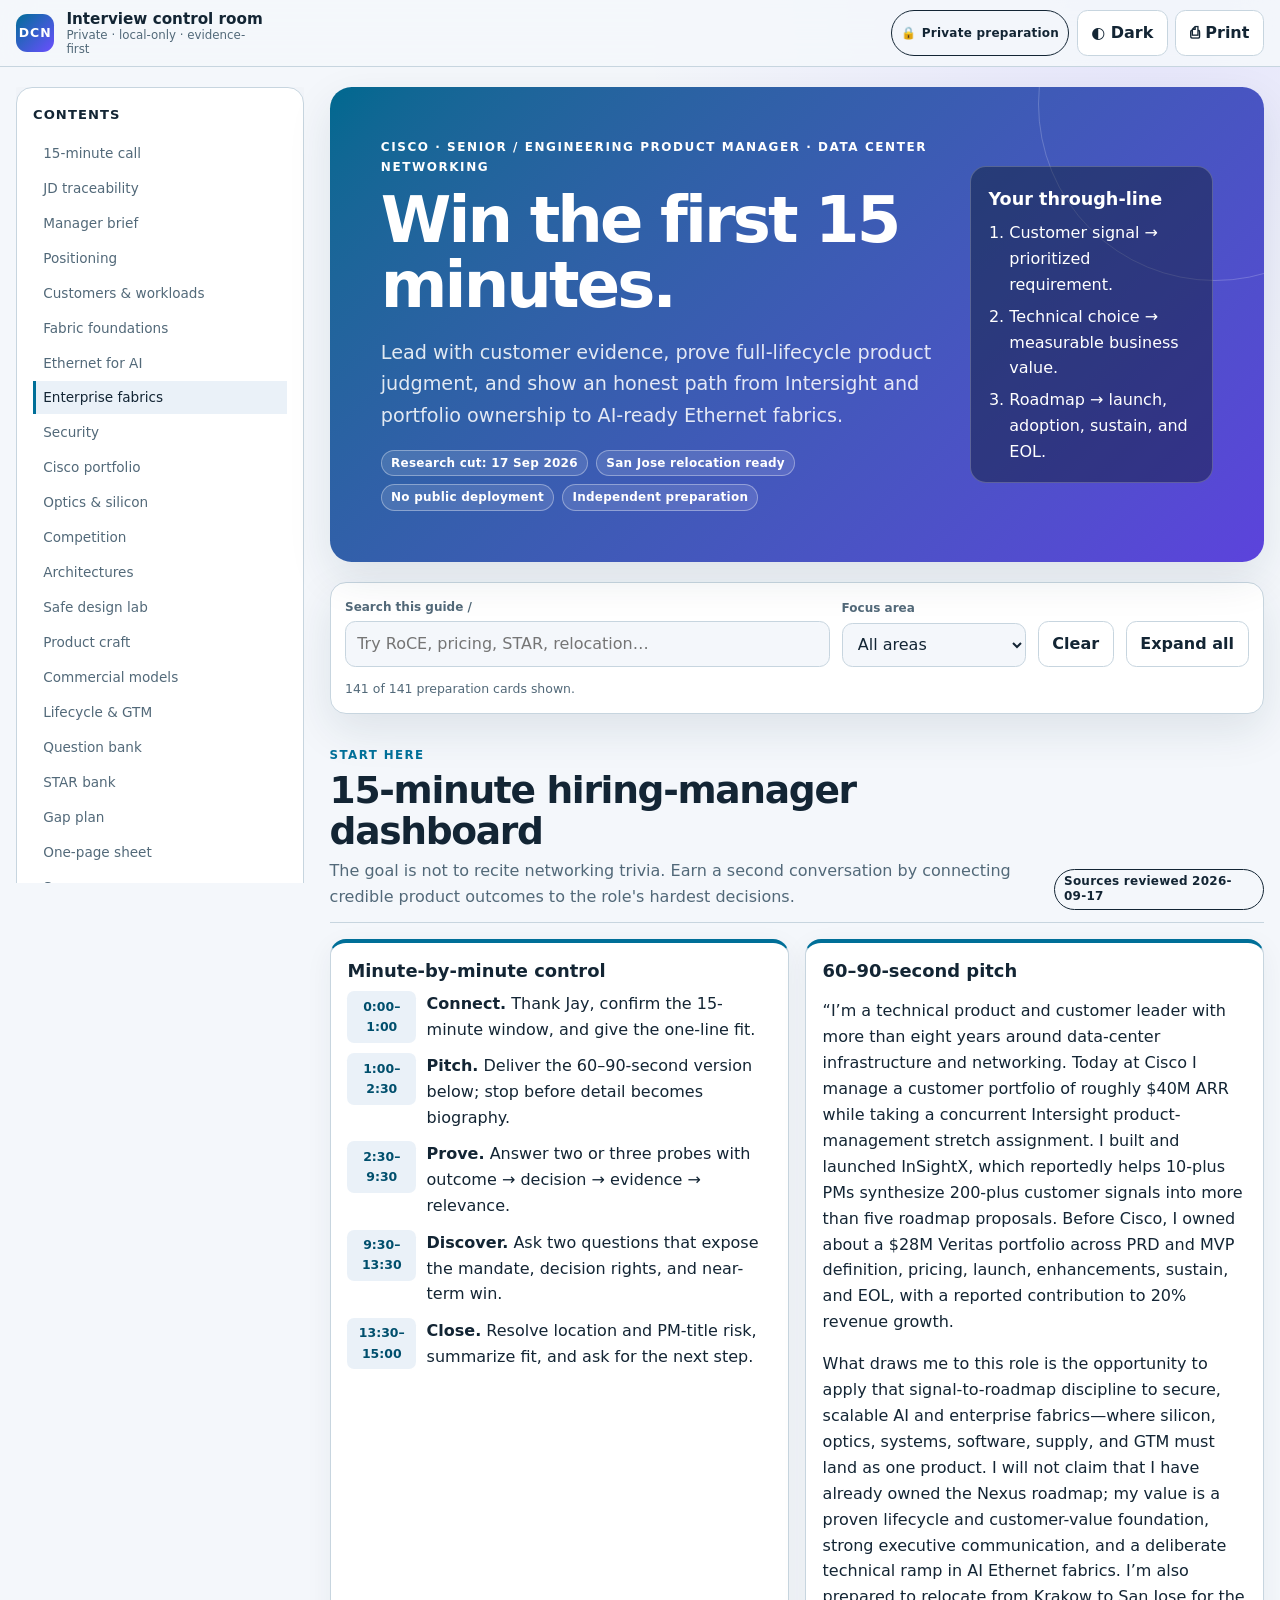
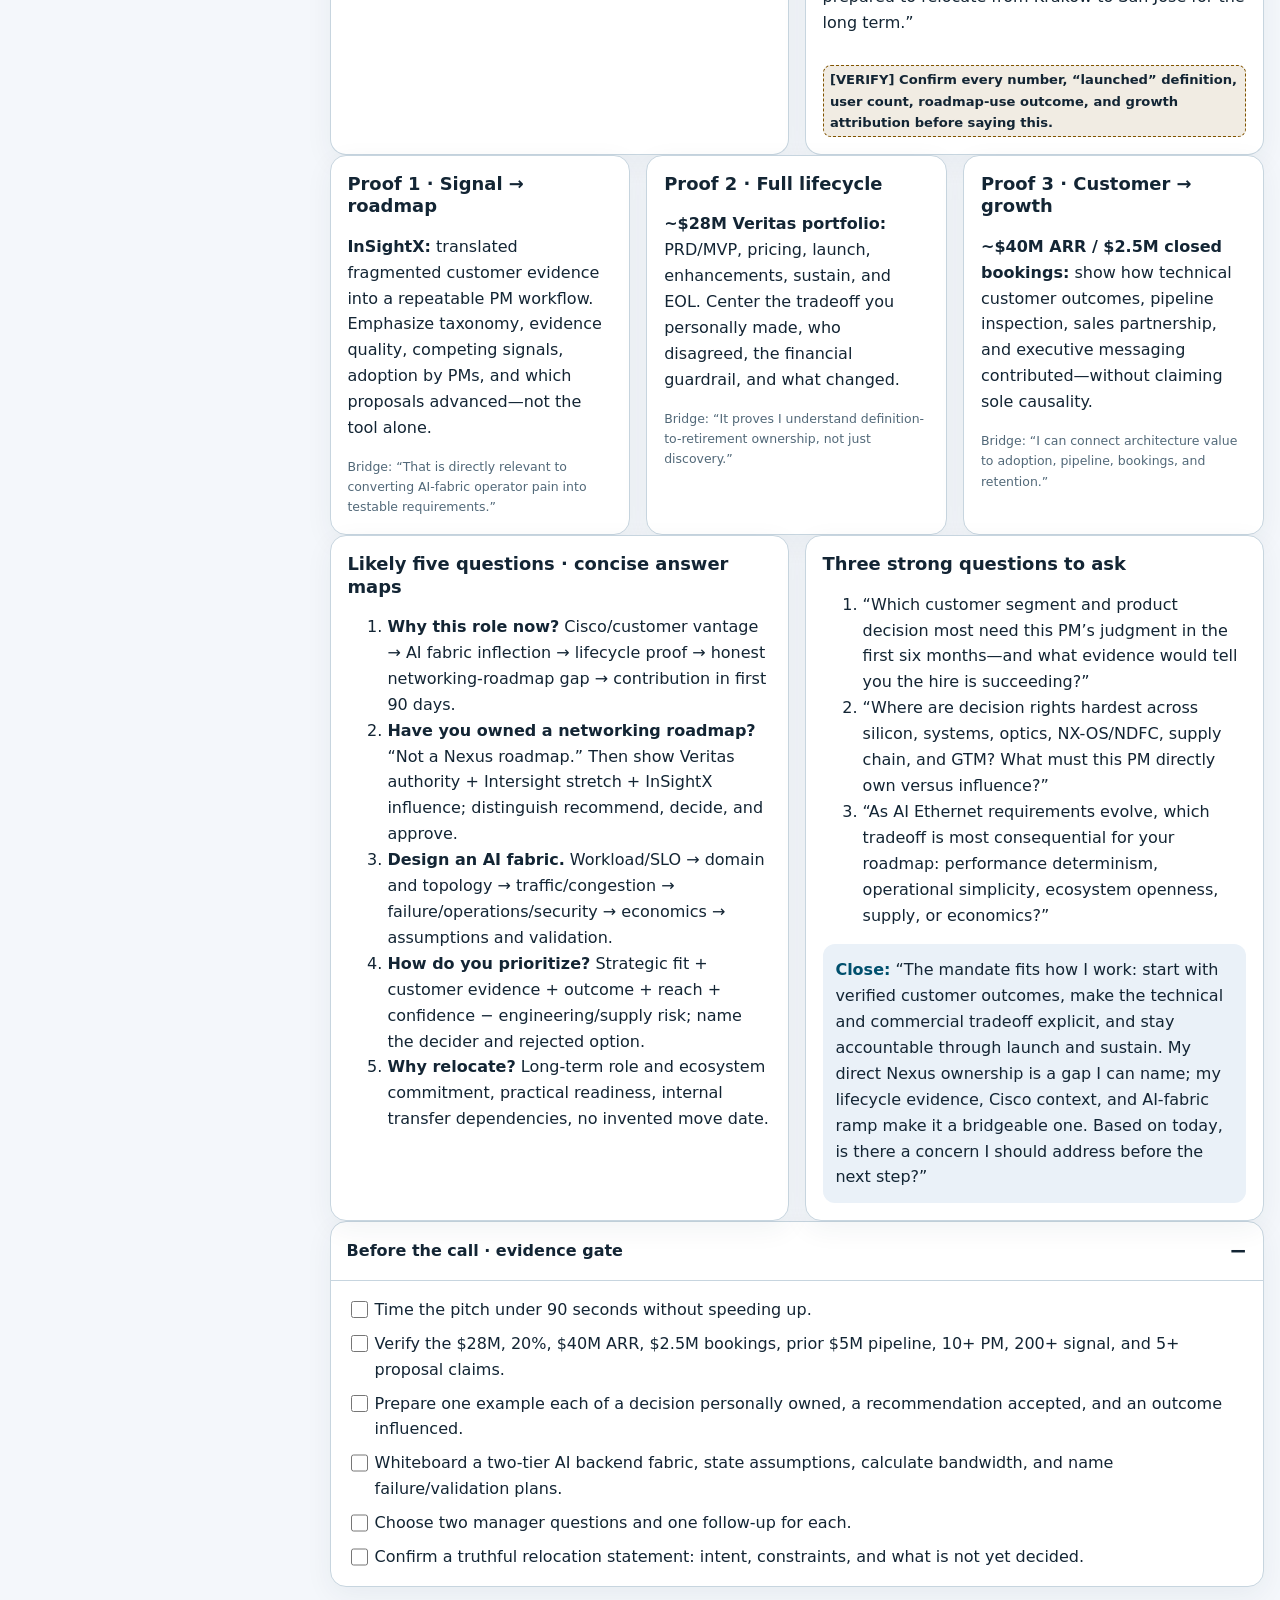
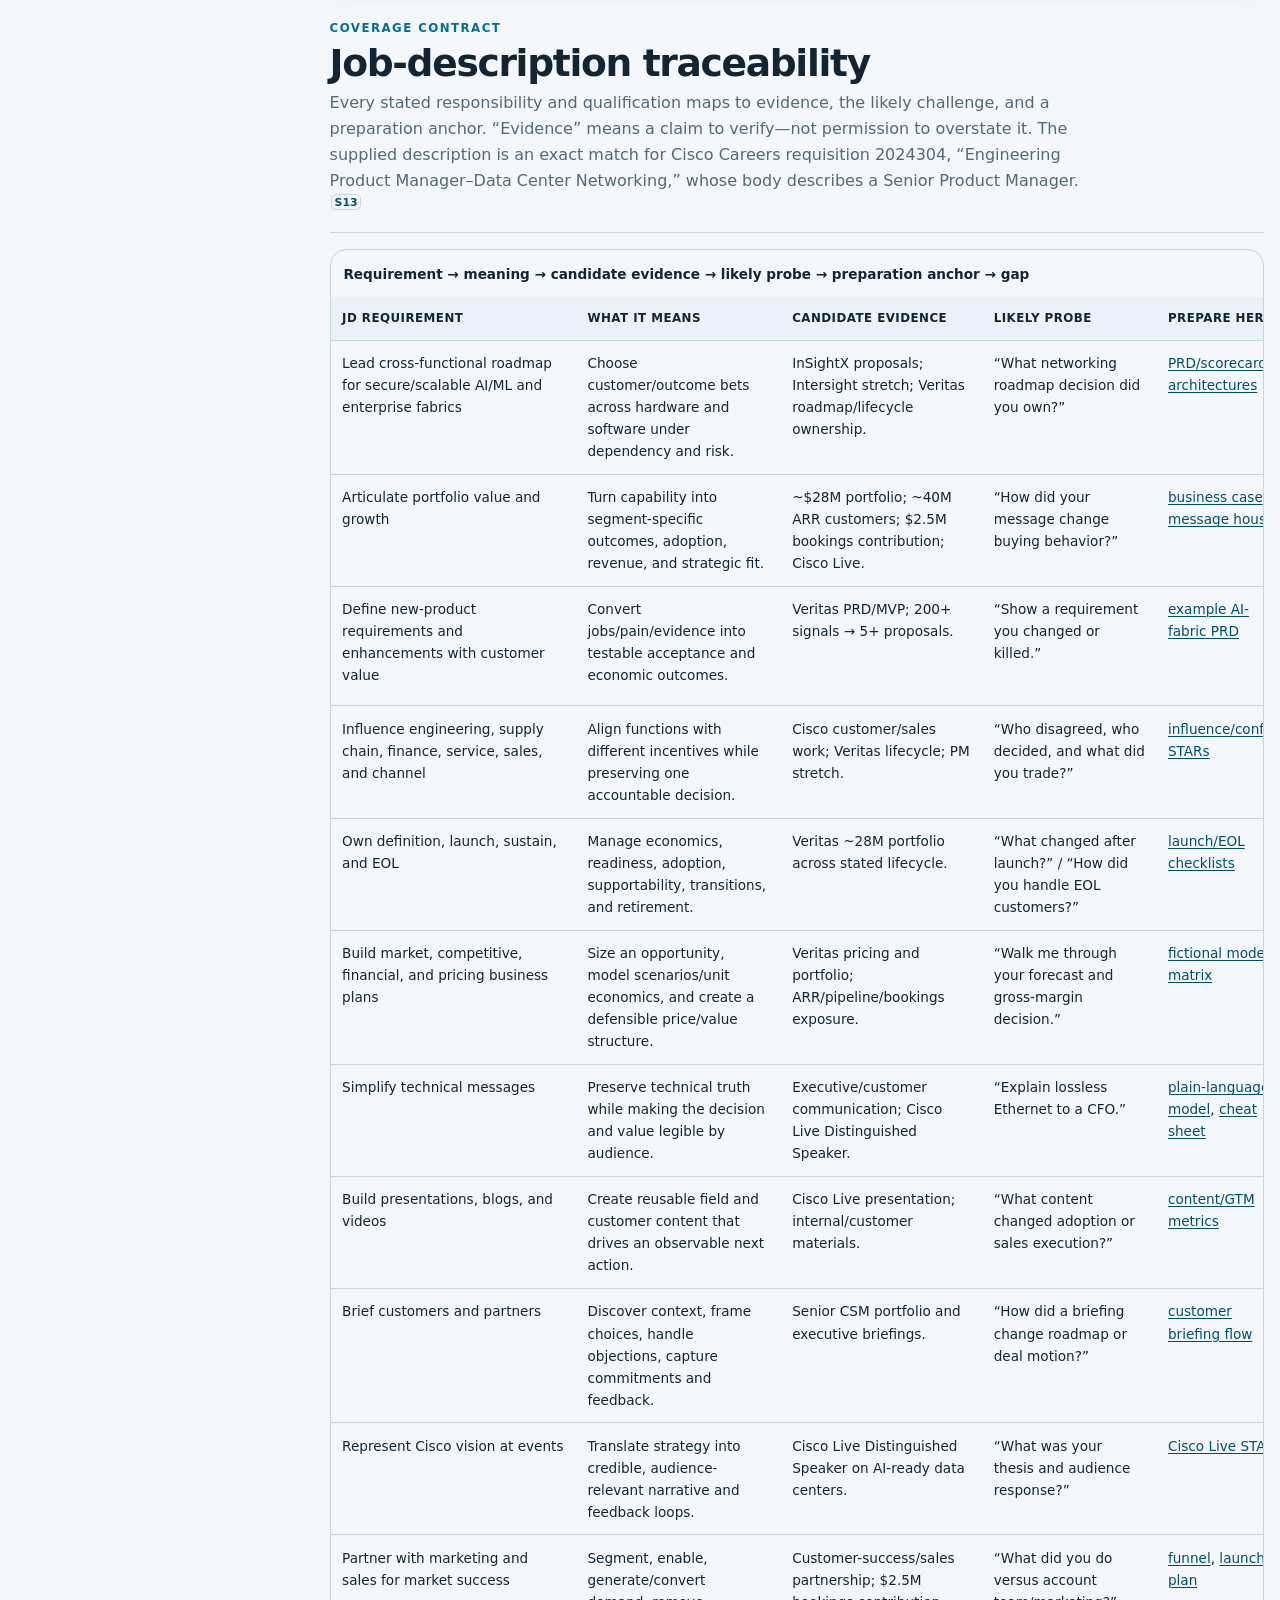
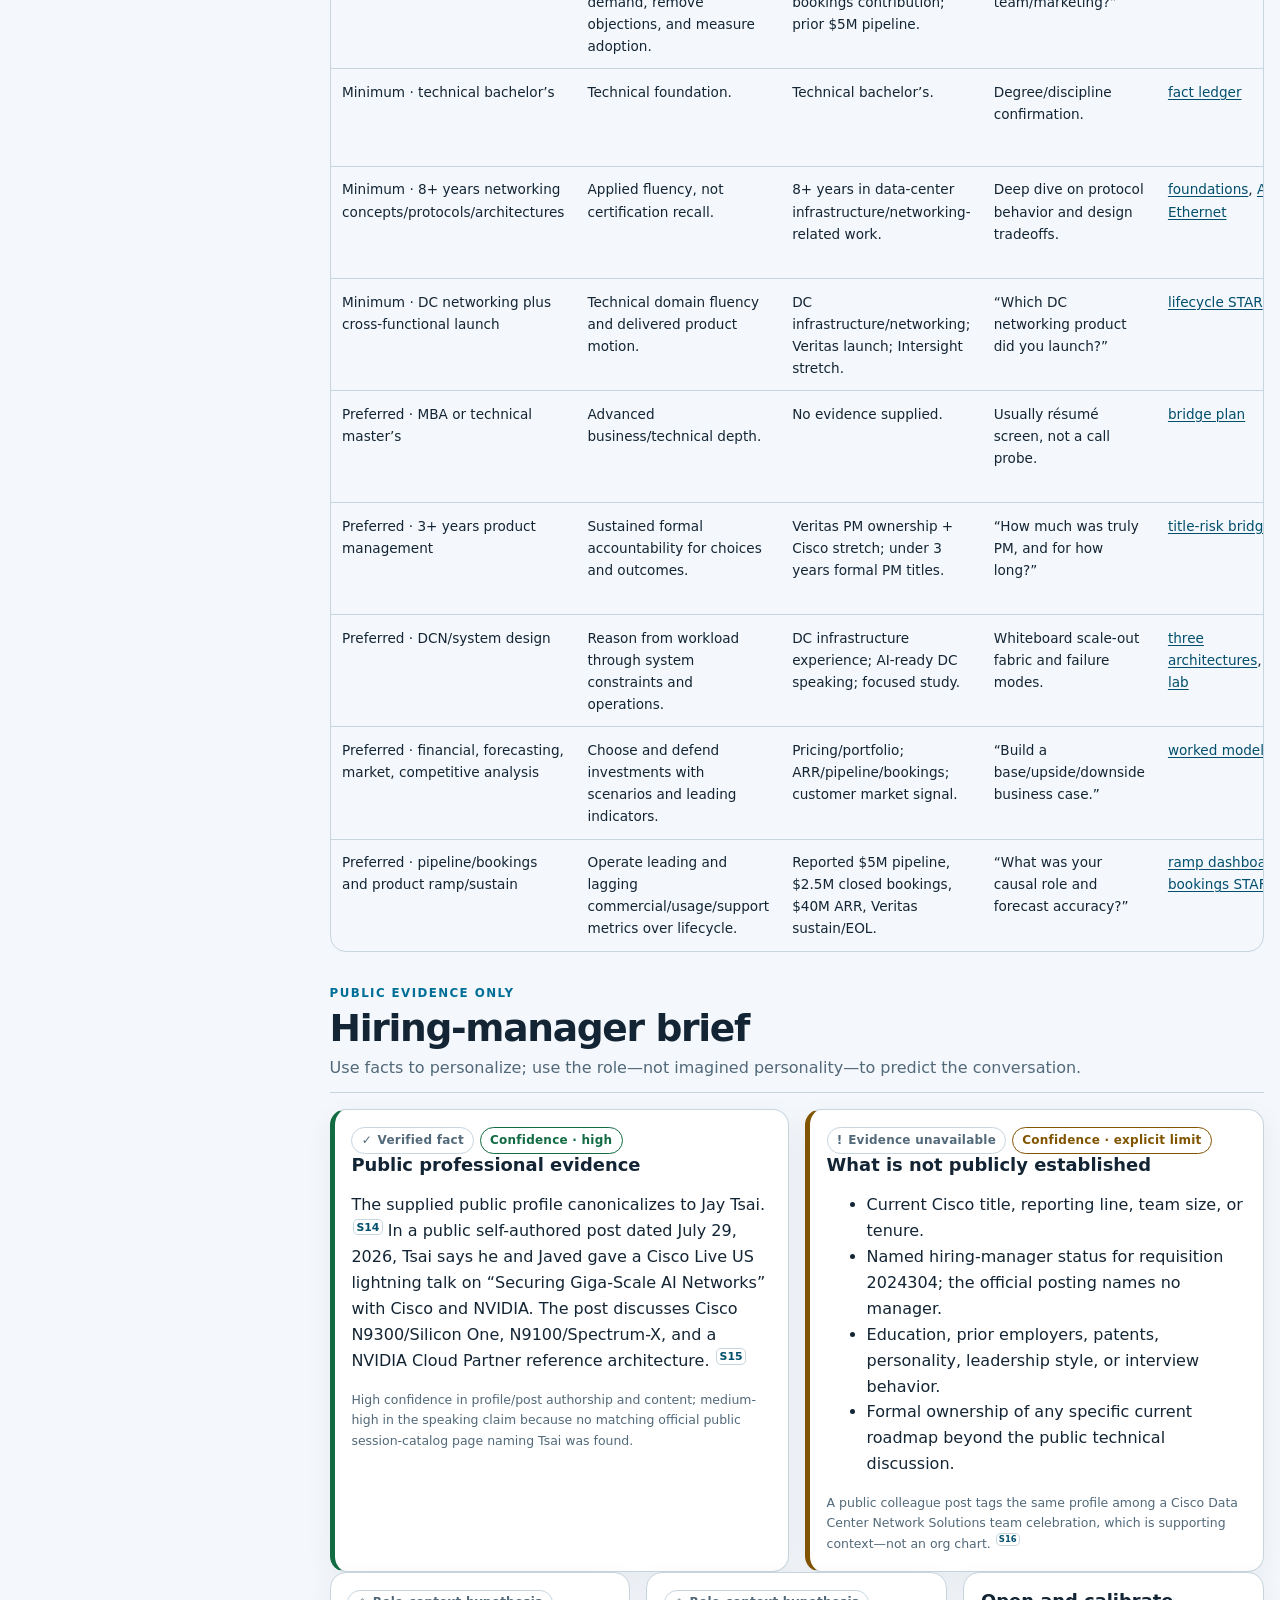
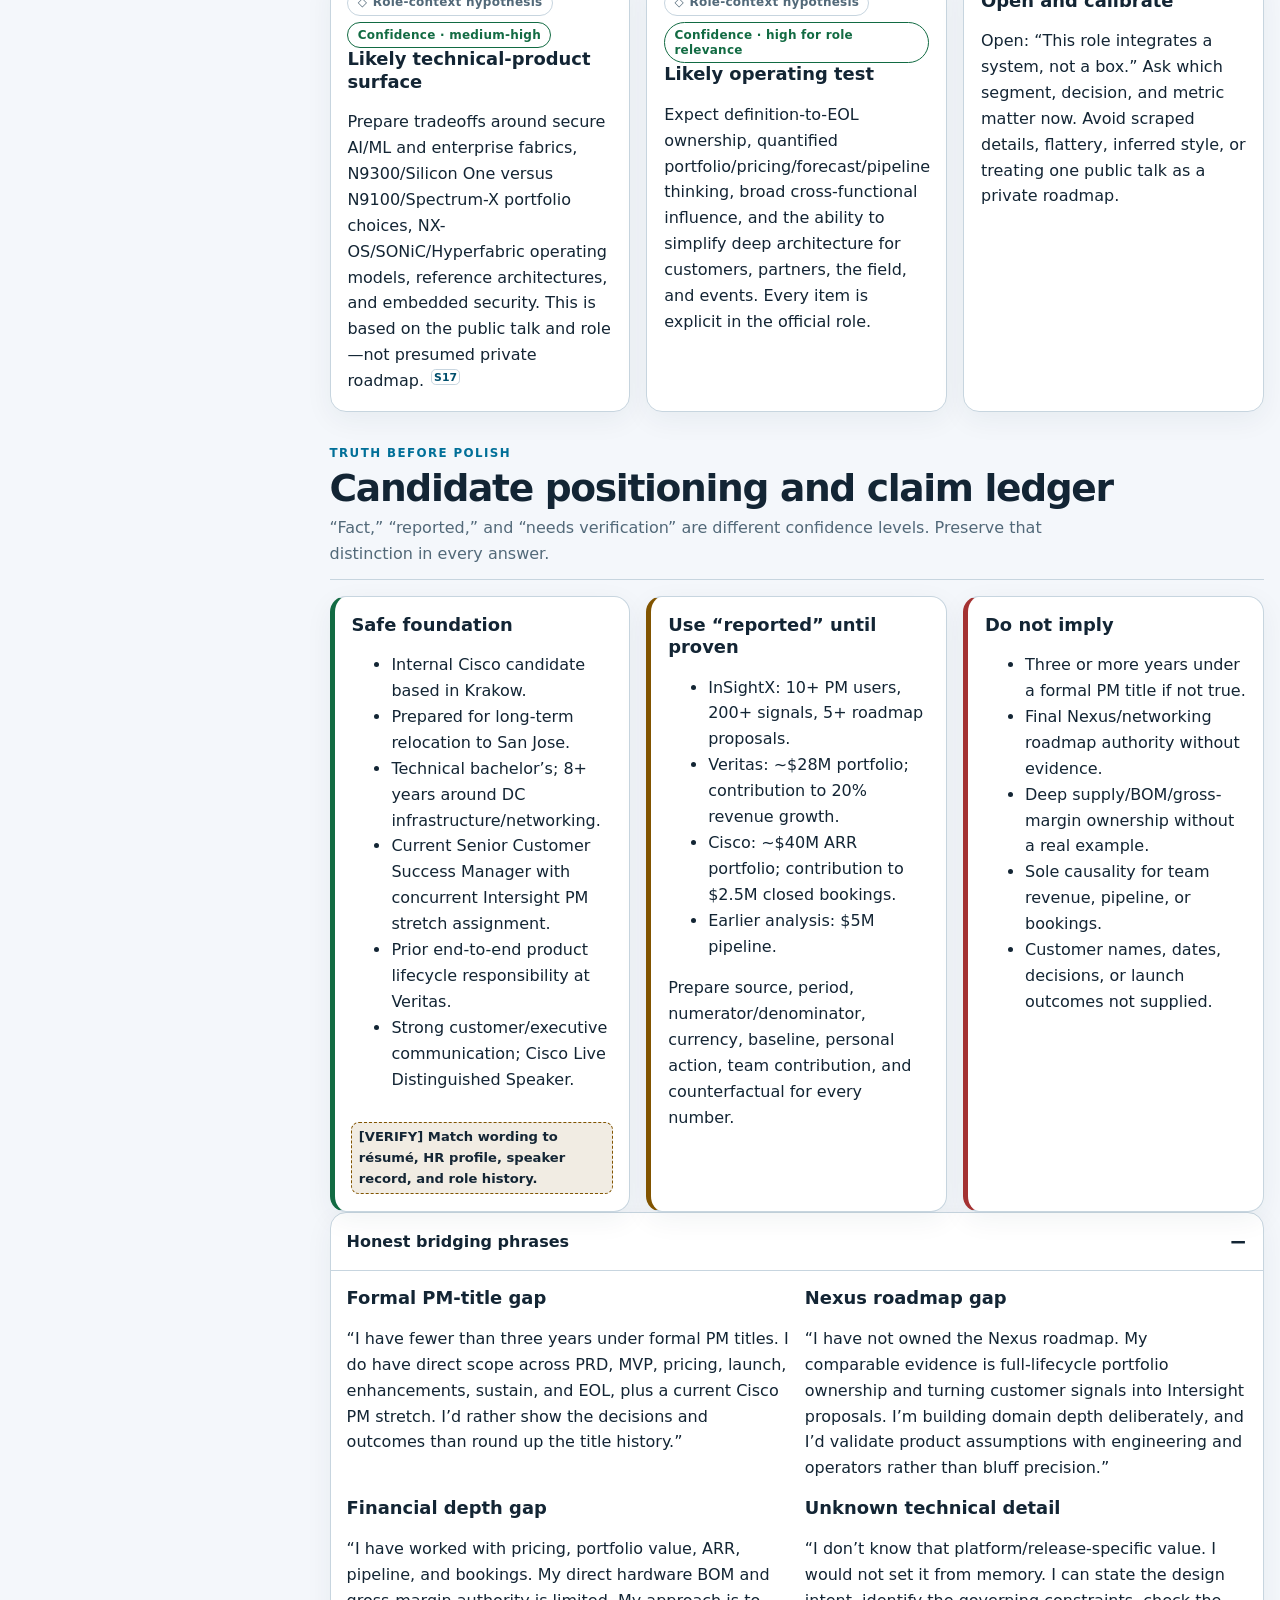
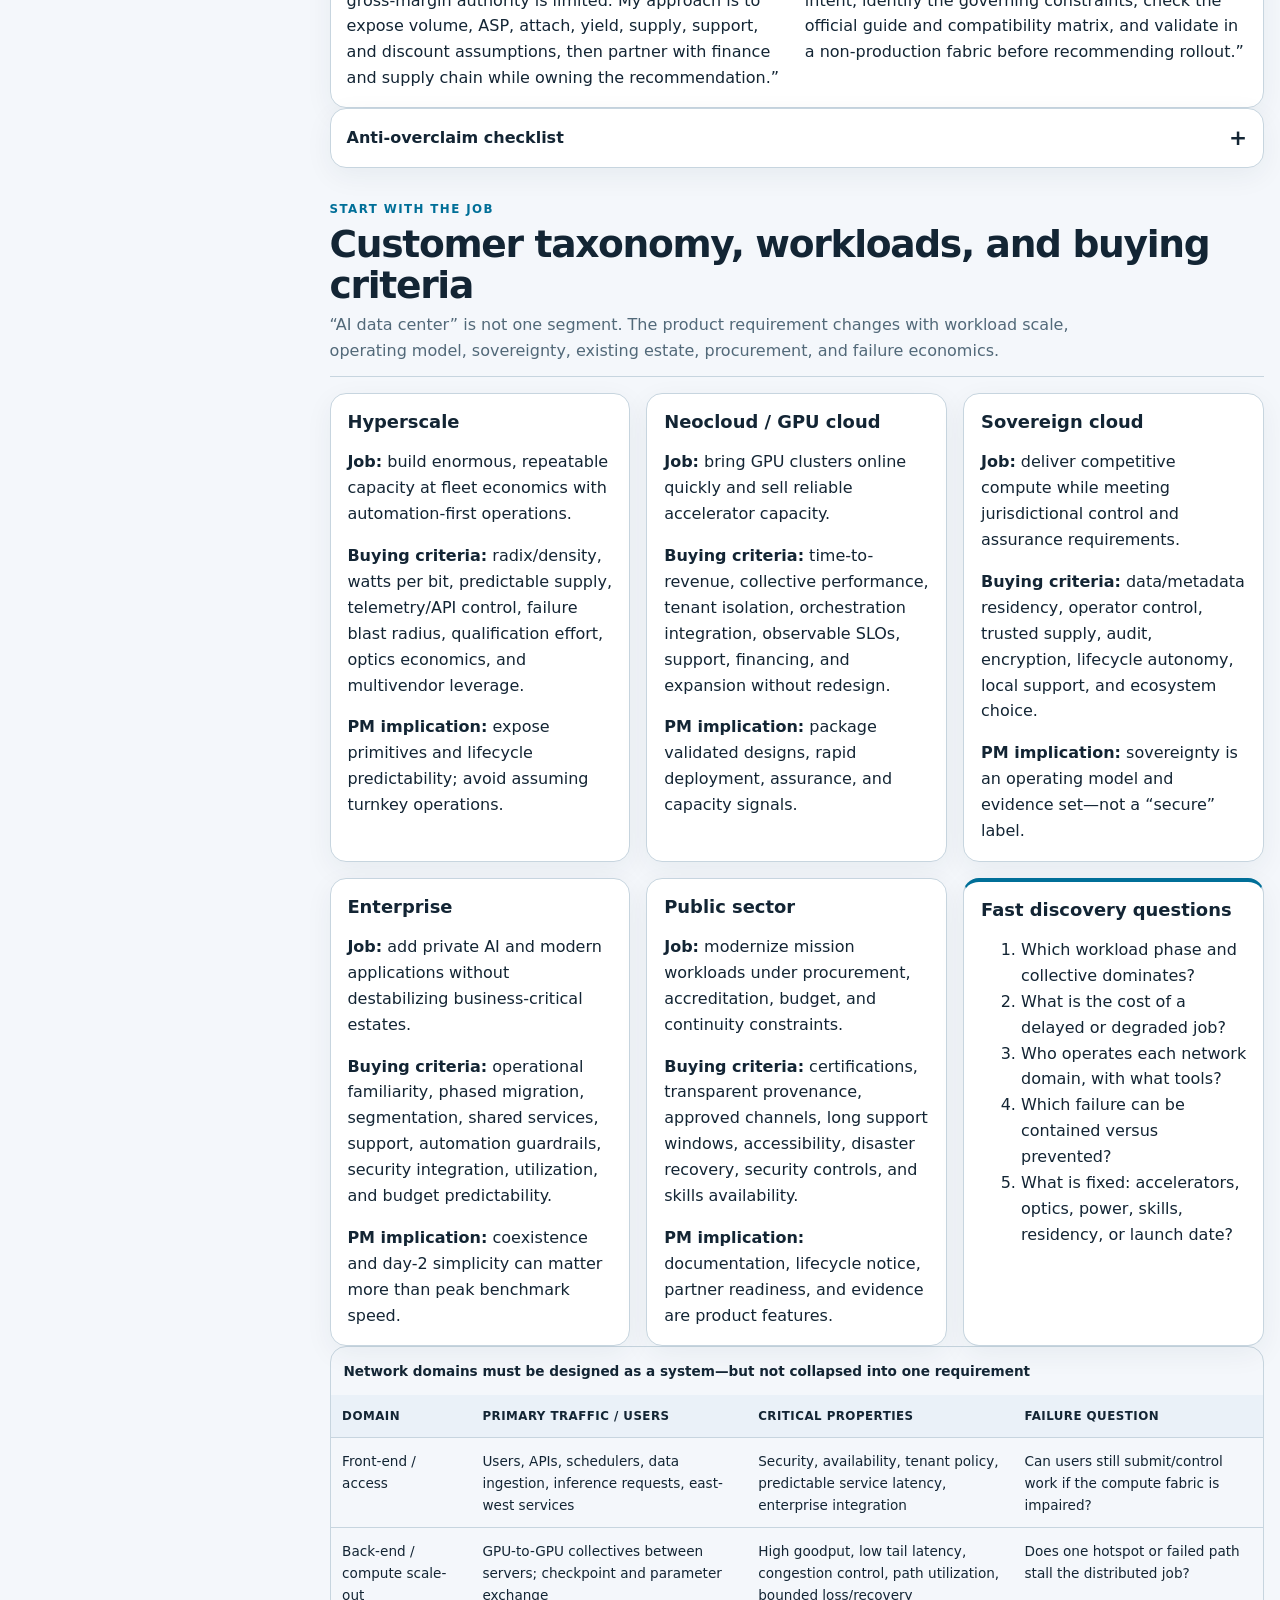
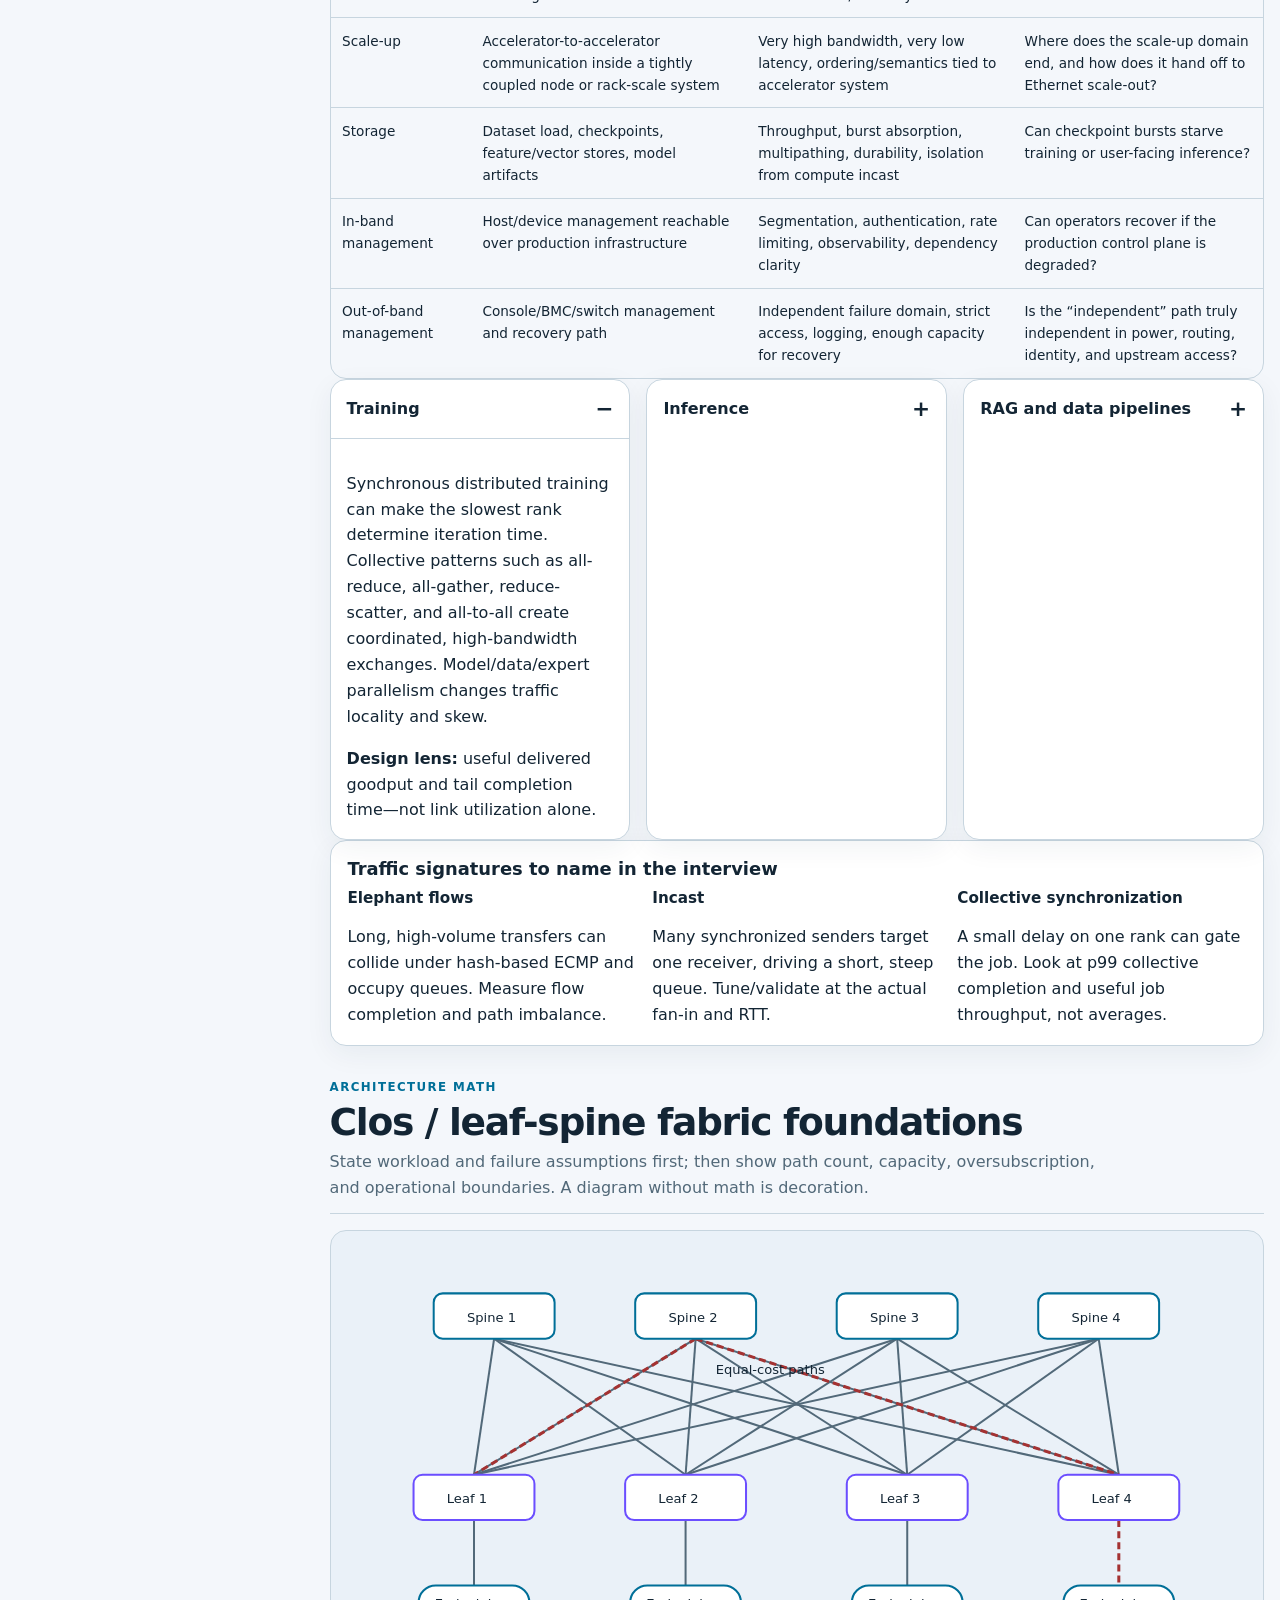
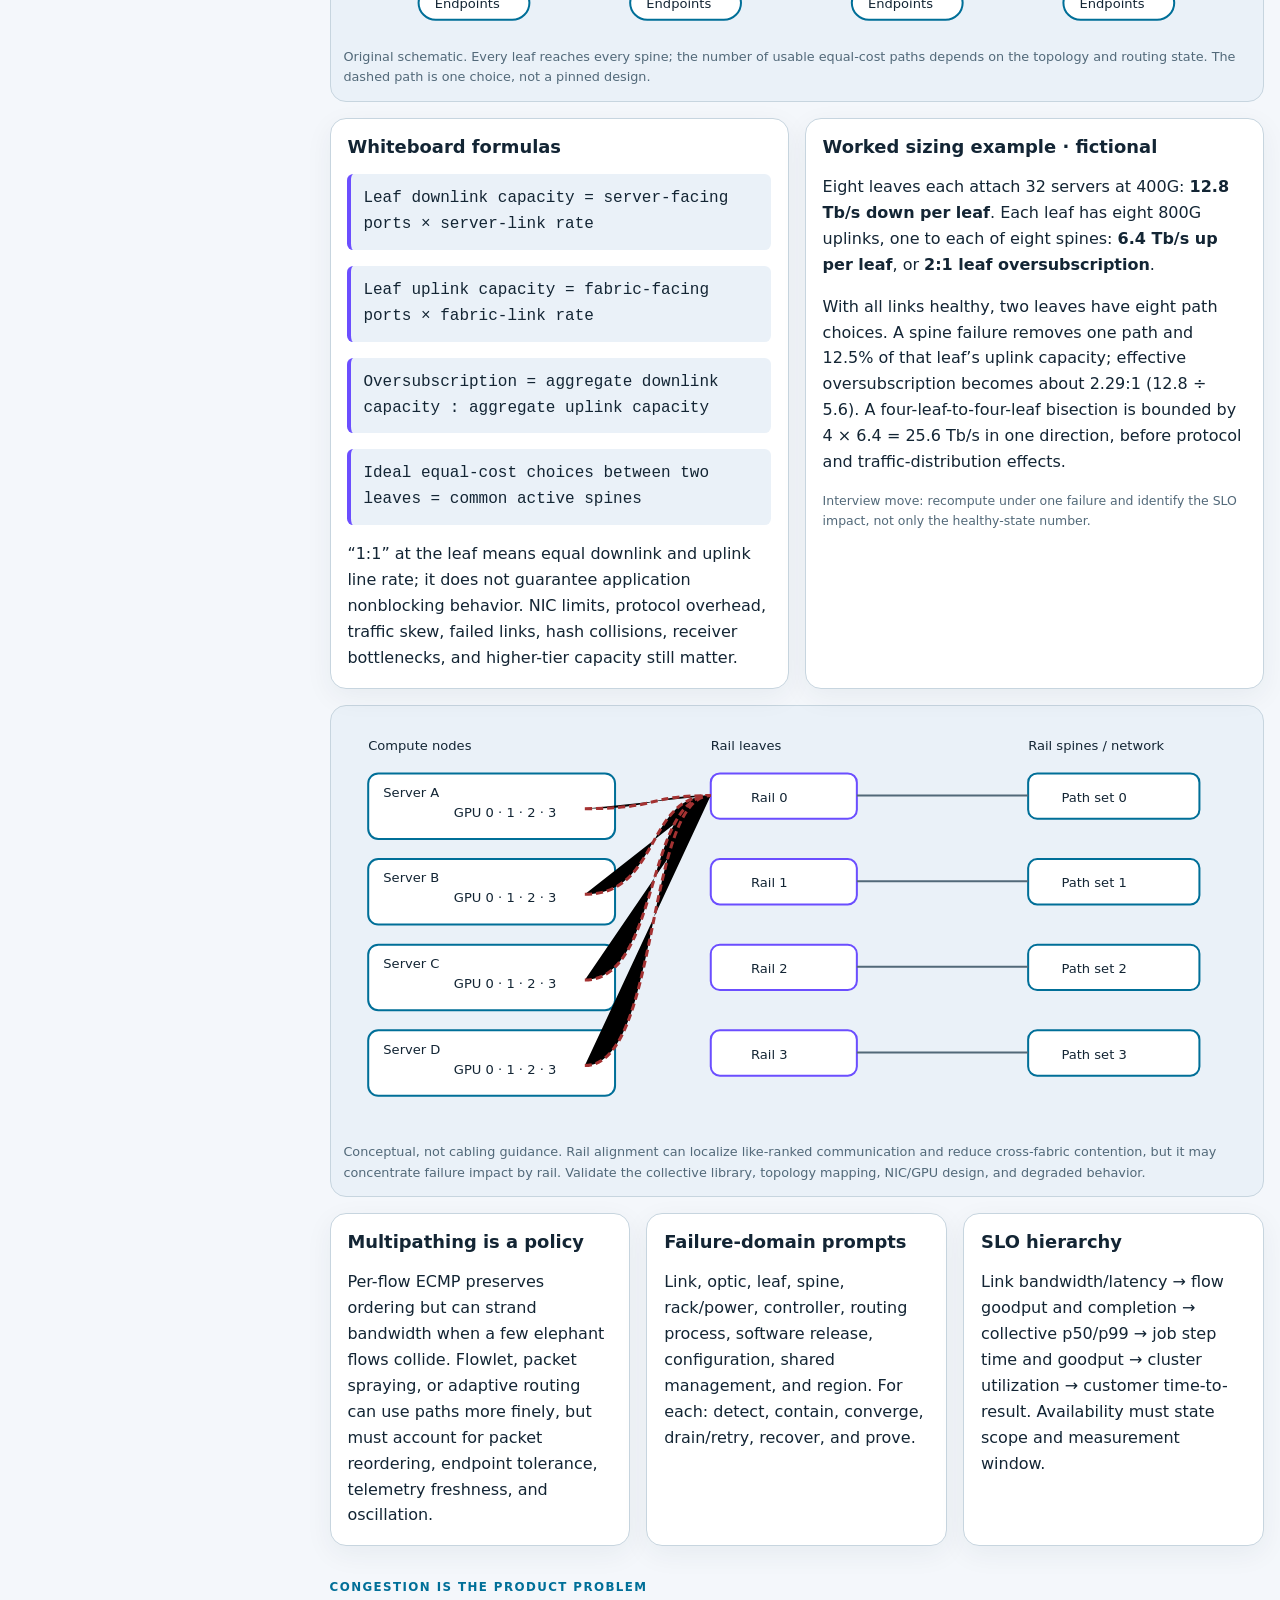
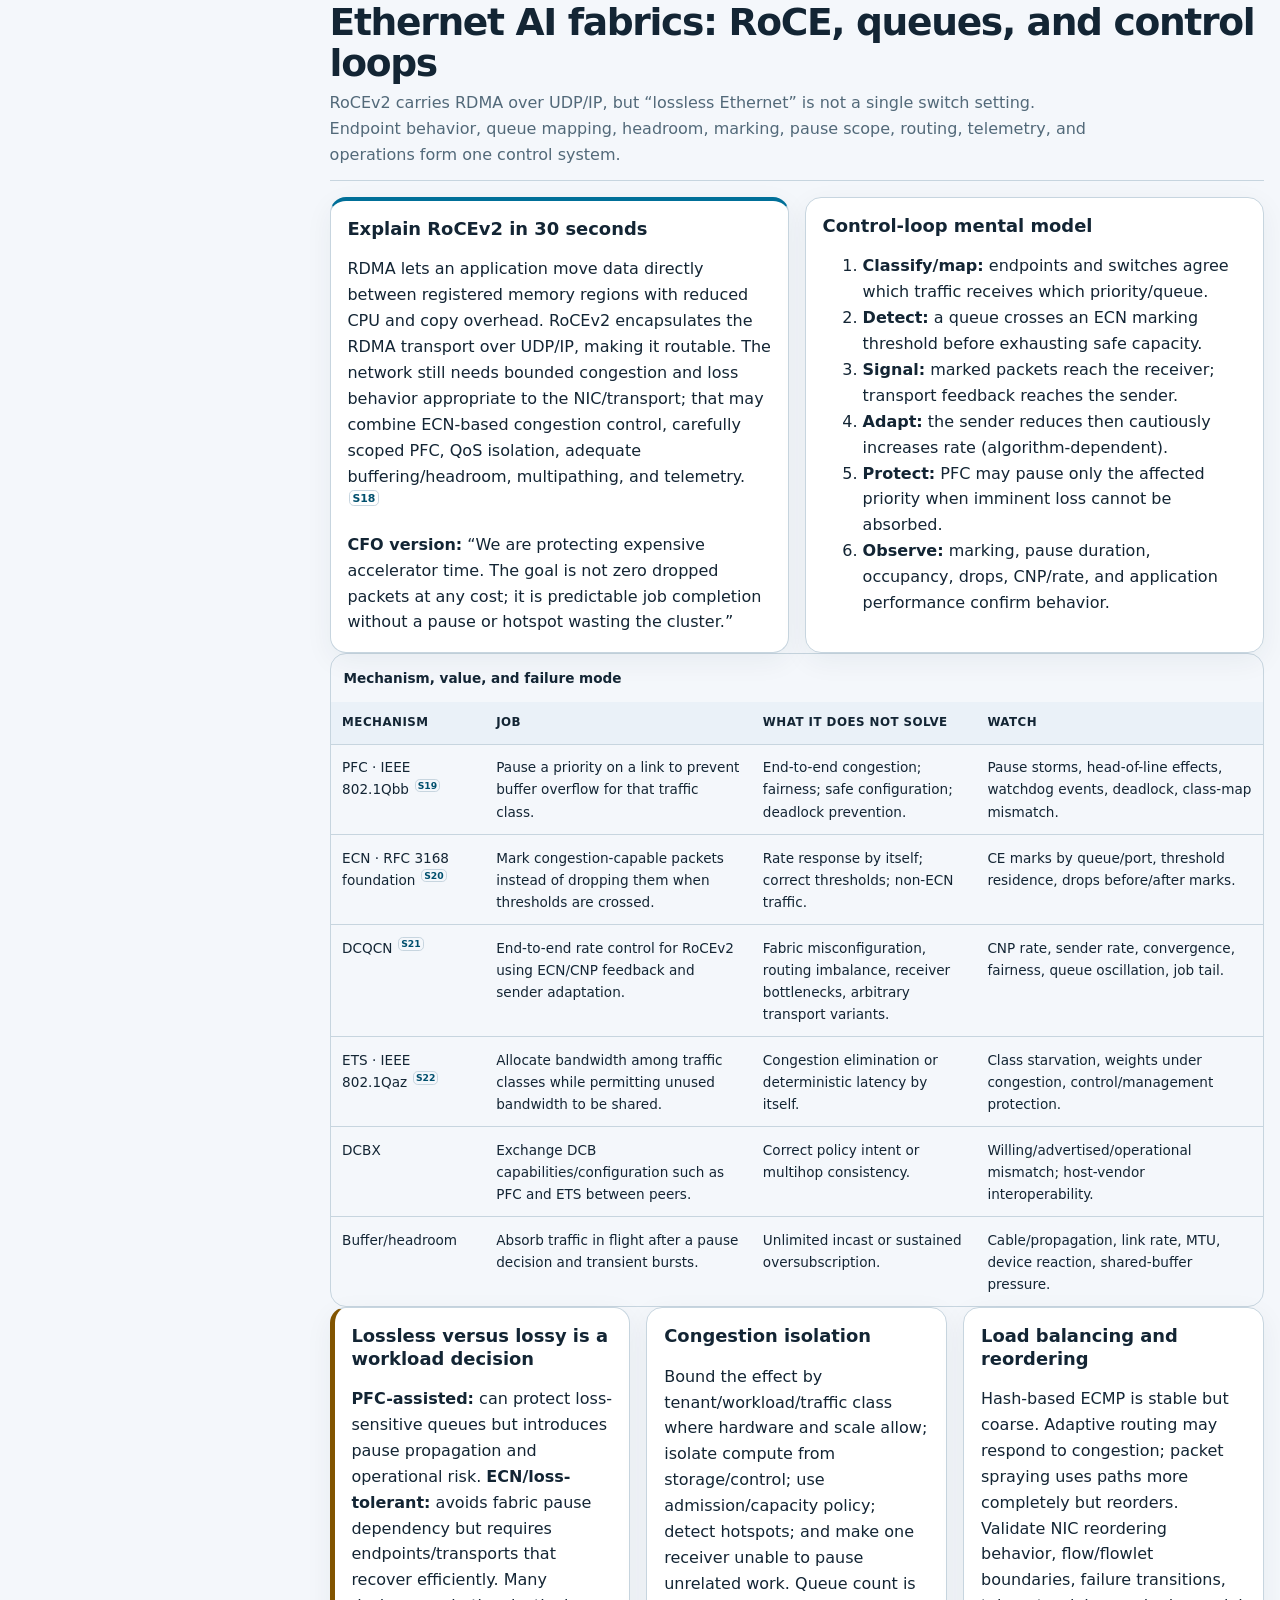
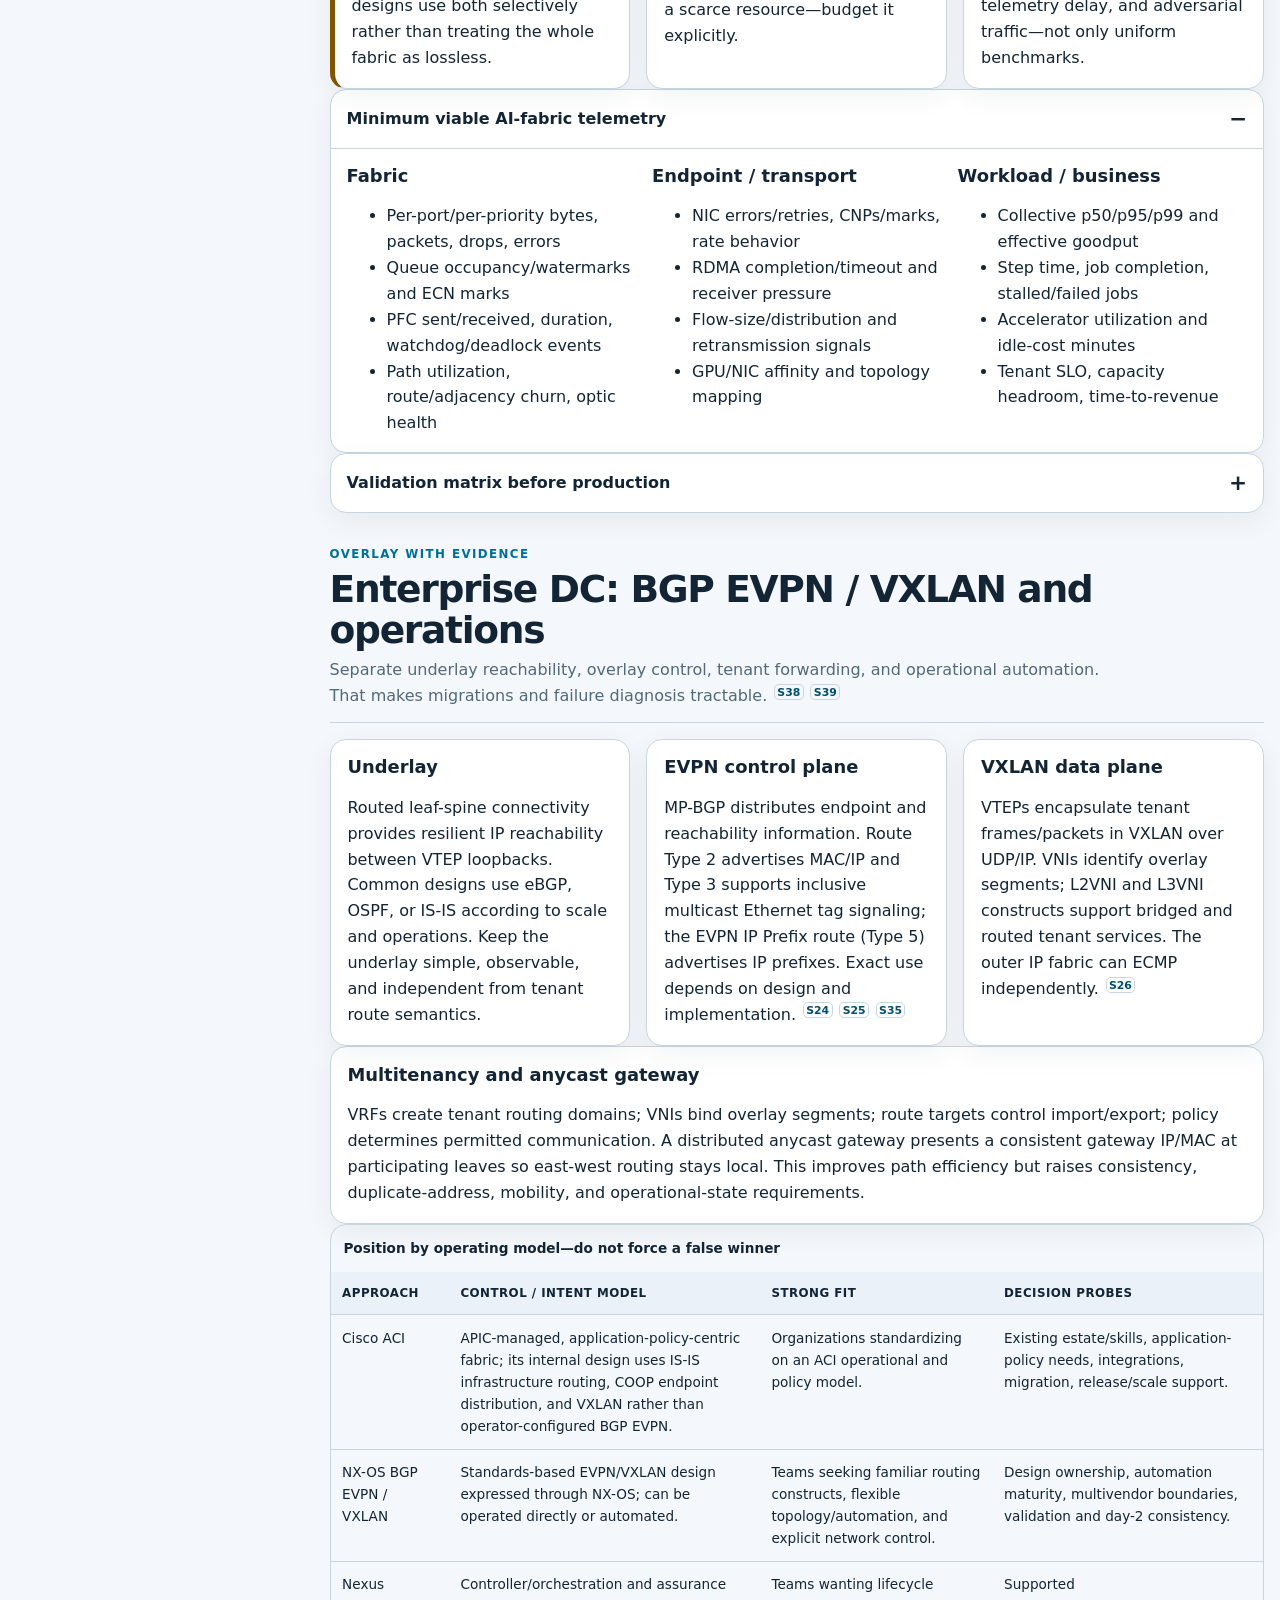
==== index.html @ 7b314db8 "Build private DCN interview prep site Co-authored-by: Copilot App <223556219+Copilot@users.noreply.g" ====
<!doctype html>
<html lang="en" data-theme="light">
  <head>
    <meta charset="utf-8">
    <meta name="viewport" content="width=device-width, initial-scale=1">
    <meta
      http-equiv="Content-Security-Policy"
      content="default-src 'self'; img-src 'self' data:; style-src 'self' 'unsafe-inline'; script-src 'self'; connect-src 'none'; object-src 'none'; base-uri 'none'; form-action 'none'"
    >
    <meta name="robots" content="noindex,nofollow,noarchive,nosnippet">
    <meta name="referrer" content="no-referrer">
    <meta
      name="description"
      content="Private, local-only preparation guide for a Cisco Data Center Networking Product Manager hiring-manager conversation."
    >
    <title>Private DC Networking PM Interview Preparation</title>
    <link rel="stylesheet" href="styles.css">
    <script src="app.js" defer></script>
  </head>
  <body>
    <a class="skip-link" href="#main-content">Skip to interview dashboard</a>

    <header class="topbar">
      <div class="brand-lockup">
        <span class="brand-mark" aria-hidden="true">DCN</span>
        <span class="brand-copy">
          <strong>Interview control room</strong>
          <span>Private · local-only · evidence-first</span>
        </span>
      </div>
      <div class="top-actions">
        <span class="privacy-chip label-wide">Private preparation</span>
        <button id="theme-toggle" type="button" aria-pressed="false" title="Toggle color theme">
          <span aria-hidden="true">◐</span> <span data-theme-label>Dark</span>
        </button>
        <button id="print-page" type="button" title="Print the guide or save it as a private PDF">
          <span aria-hidden="true">⎙</span> <span class="label-wide">Print</span>
        </button>
      </div>
    </header>

    <div class="layout">
      <aside class="sidebar" aria-label="Preparation navigation and progress">
        <div class="sidebar-card toc-card">
          <h2>Contents</h2>
          <nav class="toc" aria-label="Interview preparation sections">
            <a href="#call-dashboard">15-minute call</a>
            <a href="#role-traceability">JD traceability</a>
            <a href="#manager-brief">Manager brief</a>
            <a href="#candidate-positioning">Positioning</a>
            <a href="#customer-workloads">Customers &amp; workloads</a>
            <a href="#fabric-foundations">Fabric foundations</a>
            <a href="#ethernet-ai">Ethernet for AI</a>
            <a href="#enterprise-fabrics">Enterprise fabrics</a>
            <a href="#security">Security</a>
            <a href="#cisco-portfolio">Cisco portfolio</a>
            <a href="#optics-silicon">Optics &amp; silicon</a>
            <a href="#competitive-landscape">Competition</a>
            <a href="#reference-architectures">Architectures</a>
            <a href="#design-lab">Safe design lab</a>
            <a href="#product-craft">Product craft</a>
            <a href="#commercial">Commercial models</a>
            <a href="#launch-lifecycle">Lifecycle &amp; GTM</a>
            <a href="#interview-bank">Question bank</a>
            <a href="#star-bank">STAR bank</a>
            <a href="#gap-plan">Gap plan</a>
            <a href="#cheat-sheet">One-page sheet</a>
            <a href="#source-register">Sources</a>
            <a href="#privacy-integrity">Integrity</a>
          </nav>
        </div>

        <div class="sidebar-card">
          <h2>Local readiness</h2>
          <div class="readiness">
            <div id="readiness-ring" class="readiness-ring" role="img" aria-label="0% ready">
              <span id="readiness-value">0%</span>
            </div>
            <div id="readiness-copy" class="readiness-copy">0 evidence checks completed locally</div>
          </div>
          <p class="fine-print">Saved only in this browser's local storage. Nothing is transmitted.</p>
          <button id="reset-progress" type="button">Reset progress</button>
        </div>
      </aside>

      <main id="main-content" class="content">
        <section class="hero" aria-labelledby="page-title">
          <div>
            <p class="eyebrow">Cisco · Senior / Engineering Product Manager · Data Center Networking</p>
            <h1 id="page-title">Win the first 15 minutes.</h1>
            <p class="lede">
              Lead with customer evidence, prove full-lifecycle product judgment, and show an honest path from
              Intersight and portfolio ownership to AI-ready Ethernet fabrics.
            </p>
            <div class="hero-meta">
              <span class="tag">Research cut: 17 Sep 2026</span>
              <span class="tag">San Jose relocation ready</span>
              <span class="tag">No public deployment</span>
              <span class="tag">Independent preparation</span>
            </div>
          </div>
          <div class="hero-brief">
            <strong>Your through-line</strong>
            <ol>
              <li>Customer signal → prioritized requirement.</li>
              <li>Technical choice → measurable business value.</li>
              <li>Roadmap → launch, adoption, sustain, and EOL.</li>
            </ol>
          </div>
        </section>

        <div class="controls" role="search" aria-label="Filter preparation content">
          <div class="field">
            <label for="site-search">Search this guide <span aria-hidden="true">/</span></label>
            <input
              id="site-search"
              type="search"
              placeholder="Try RoCE, pricing, STAR, relocation…"
              autocomplete="off"
            >
          </div>
          <div class="field">
            <label for="category-filter">Focus area</label>
            <select id="category-filter">
              <option value="all">All areas</option>
              <option value="call">15-minute call</option>
              <option value="technical">Technical</option>
              <option value="portfolio">Cisco portfolio</option>
              <option value="commercial">Commercial / PM</option>
              <option value="interview">Interview answers</option>
              <option value="evidence">Evidence / integrity</option>
            </select>
          </div>
          <button id="clear-filter" type="button">Clear</button>
          <button id="expand-toggle" type="button" aria-pressed="false">Expand all</button>
          <div id="filter-status" class="filter-status" role="status" aria-live="polite"></div>
        </div>
        <div id="no-results" class="no-results" role="status">
          No cards match. Clear the filter or search a broader term.
        </div>

        <section id="call-dashboard" class="section" aria-labelledby="call-dashboard-title">
          <div class="section-header">
            <div>
              <p class="section-kicker">Start here</p>
              <h2 id="call-dashboard-title">15-minute hiring-manager dashboard</h2>
              <p class="section-summary">
                The goal is not to recite networking trivia. Earn a second conversation by connecting credible
                product outcomes to the role's hardest decisions.
              </p>
            </div>
            <span class="freshness high" data-reviewed="2026-09-17">Sources reviewed 2026-09-17</span>
          </div>

          <div class="grid grid-2">
            <article class="card card-accent" data-filter-item data-category="call interview" data-search="agenda minute plan">
              <h3>Minute-by-minute control</h3>
              <ol class="call-plan">
                <li>
                  <span class="timebox">0:00–1:00</span>
                  <span><strong>Connect.</strong> Thank Jay, confirm the 15-minute window, and give the one-line fit.</span>
                </li>
                <li>
                  <span class="timebox">1:00–2:30</span>
                  <span><strong>Pitch.</strong> Deliver the 60–90-second version below; stop before detail becomes biography.</span>
                </li>
                <li>
                  <span class="timebox">2:30–9:30</span>
                  <span><strong>Prove.</strong> Answer two or three probes with outcome → decision → evidence → relevance.</span>
                </li>
                <li>
                  <span class="timebox">9:30–13:30</span>
                  <span><strong>Discover.</strong> Ask two questions that expose the mandate, decision rights, and near-term win.</span>
                </li>
                <li>
                  <span class="timebox">13:30–15:00</span>
                  <span><strong>Close.</strong> Resolve location and PM-title risk, summarize fit, and ask for the next step.</span>
                </li>
              </ol>
            </article>

            <article class="card card-accent" data-filter-item data-category="call interview" data-search="pitch tell me about yourself">
              <h3>60–90-second pitch</h3>
              <p>
                “I’m a technical product and customer leader with more than eight years around data-center
                infrastructure and networking. Today at Cisco I manage a customer portfolio of roughly $40M ARR while
                taking a concurrent Intersight product-management stretch assignment. I built and launched InSightX,
                which reportedly helps 10-plus PMs synthesize 200-plus customer signals into more than five roadmap
                proposals. Before Cisco, I owned about a $28M Veritas portfolio across PRD and MVP definition, pricing,
                launch, enhancements, sustain, and EOL, with a reported contribution to 20% revenue growth.
              </p>
              <p>
                What draws me to this role is the opportunity to apply that signal-to-roadmap discipline to secure,
                scalable AI and enterprise fabrics—where silicon, optics, systems, software, supply, and GTM must land
                as one product. I will not claim that I have already owned the Nexus roadmap; my value is a proven
                lifecycle and customer-value foundation, strong executive communication, and a deliberate technical
                ramp in AI Ethernet fabrics. I’m also prepared to relocate from Krakow to San Jose for the long term.”
              </p>
              <p class="prompt">[VERIFY] Confirm every number, “launched” definition, user count, roadmap-use outcome, and growth attribution before saying this.</p>
            </article>
          </div>

          <div class="grid grid-3">
            <article class="card" data-filter-item data-category="call interview evidence" data-search="proof customer signals InsightX">
              <h3>Proof 1 · Signal → roadmap</h3>
              <p>
                <strong>InSightX:</strong> translated fragmented customer evidence into a repeatable PM workflow.
                Emphasize taxonomy, evidence quality, competing signals, adoption by PMs, and which proposals advanced—not
                the tool alone.
              </p>
              <p class="fine-print">Bridge: “That is directly relevant to converting AI-fabric operator pain into testable requirements.”</p>
            </article>
            <article class="card" data-filter-item data-category="call interview commercial" data-search="proof lifecycle Veritas 28M pricing EOL">
              <h3>Proof 2 · Full lifecycle</h3>
              <p>
                <strong>~$28M Veritas portfolio:</strong> PRD/MVP, pricing, launch, enhancements, sustain, and EOL.
                Center the tradeoff you personally made, who disagreed, the financial guardrail, and what changed.
              </p>
              <p class="fine-print">Bridge: “It proves I understand definition-to-retirement ownership, not just discovery.”</p>
            </article>
            <article class="card" data-filter-item data-category="call interview commercial" data-search="proof Cisco ARR bookings customer executives">
              <h3>Proof 3 · Customer → growth</h3>
              <p>
                <strong>~$40M ARR / $2.5M closed bookings:</strong> show how technical customer outcomes, pipeline
                inspection, sales partnership, and executive messaging contributed—without claiming sole causality.
              </p>
              <p class="fine-print">Bridge: “I can connect architecture value to adoption, pipeline, bookings, and retention.”</p>
            </article>
          </div>

          <div class="grid grid-2">
            <article class="card" data-filter-item data-category="call interview" data-search="likely five questions answers">
              <h3>Likely five questions · concise answer maps</h3>
              <ol>
                <li>
                  <strong>Why this role now?</strong> Cisco/customer vantage → AI fabric inflection → lifecycle proof →
                  honest networking-roadmap gap → contribution in first 90 days.
                </li>
                <li>
                  <strong>Have you owned a networking roadmap?</strong> “Not a Nexus roadmap.” Then show Veritas
                  authority + Intersight stretch + InSightX influence; distinguish recommend, decide, and approve.
                </li>
                <li>
                  <strong>Design an AI fabric.</strong> Workload/SLO → domain and topology → traffic/congestion →
                  failure/operations/security → economics → assumptions and validation.
                </li>
                <li>
                  <strong>How do you prioritize?</strong> Strategic fit + customer evidence + outcome + reach +
                  confidence − engineering/supply risk; name the decider and rejected option.
                </li>
                <li>
                  <strong>Why relocate?</strong> Long-term role and ecosystem commitment, practical readiness, internal
                  transfer dependencies, no invented move date.
                </li>
              </ol>
            </article>

            <article class="card" data-filter-item data-category="call interview" data-search="questions ask hiring manager close">
              <h3>Three strong questions to ask</h3>
              <ol>
                <li>
                  “Which customer segment and product decision most need this PM’s judgment in the first six months—and
                  what evidence would tell you the hire is succeeding?”
                </li>
                <li>
                  “Where are decision rights hardest across silicon, systems, optics, NX-OS/NDFC, supply chain, and GTM?
                  What must this PM directly own versus influence?”
                </li>
                <li>
                  “As AI Ethernet requirements evolve, which tradeoff is most consequential for your roadmap:
                  performance determinism, operational simplicity, ecosystem openness, supply, or economics?”
                </li>
              </ol>
              <div class="answer">
                <strong>Close:</strong> “The mandate fits how I work: start with verified customer outcomes, make the
                technical and commercial tradeoff explicit, and stay accountable through launch and sustain. My direct
                Nexus ownership is a gap I can name; my lifecycle evidence, Cisco context, and AI-fabric ramp make it a
                bridgeable one. Based on today, is there a concern I should address before the next step?”
              </div>
            </article>
          </div>

          <details class="card" open data-filter-item data-category="call evidence" data-search="readiness checklist call preparation">
            <summary>Before the call · evidence gate</summary>
            <div class="details-body">
              <ul class="checklist">
                <li>
                  <label>
                    <input type="checkbox" data-progress="pitch-timed">
                    <span>Time the pitch under 90 seconds without speeding up.</span>
                  </label>
                </li>
                <li>
                  <label>
                    <input type="checkbox" data-progress="metrics-verified">
                    <span>Verify the $28M, 20%, $40M ARR, $2.5M bookings, prior $5M pipeline, 10+ PM, 200+ signal, and 5+ proposal claims.</span>
                  </label>
                </li>
                <li>
                  <label>
                    <input type="checkbox" data-progress="decision-rights">
                    <span>Prepare one example each of a decision personally owned, a recommendation accepted, and an outcome influenced.</span>
                  </label>
                </li>
                <li>
                  <label>
                    <input type="checkbox" data-progress="architecture-whiteboard">
                    <span>Whiteboard a two-tier AI backend fabric, state assumptions, calculate bandwidth, and name failure/validation plans.</span>
                  </label>
                </li>
                <li>
                  <label>
                    <input type="checkbox" data-progress="manager-questions">
                    <span>Choose two manager questions and one follow-up for each.</span>
                  </label>
                </li>
                <li>
                  <label>
                    <input type="checkbox" data-progress="relocation-facts">
                    <span>Confirm a truthful relocation statement: intent, constraints, and what is not yet decided.</span>
                  </label>
                </li>
              </ul>
            </div>
          </details>
        </section>

        <section id="role-traceability" class="section" aria-labelledby="role-traceability-title">
          <div class="section-header">
            <div>
              <p class="section-kicker">Coverage contract</p>
              <h2 id="role-traceability-title">Job-description traceability</h2>
              <p class="section-summary">
                Every stated responsibility and qualification maps to evidence, the likely challenge, and a preparation
                anchor. “Evidence” means a claim to verify—not permission to overstate it. The supplied description is
                an exact match for Cisco Careers requisition 2024304, “Engineering Product Manager–Data Center
                Networking,” whose body describes a Senior Product Manager.
                <a class="cite" href="#src-cisco-job" aria-label="Source: Cisco Careers requisition 2024304">S13</a>
              </p>
            </div>
          </div>
          <div class="table-wrap" data-filter-item data-category="interview evidence" data-search="JD responsibilities requirements traceability matrix">
            <table>
              <caption>Requirement → meaning → candidate evidence → likely probe → preparation anchor → gap</caption>
              <thead>
                <tr>
                  <th scope="col">JD requirement</th>
                  <th scope="col">What it means</th>
                  <th scope="col">Candidate evidence</th>
                  <th scope="col">Likely probe</th>
                  <th scope="col">Prepare here</th>
                  <th scope="col">Gap / integrity check</th>
                </tr>
              </thead>
              <tbody>
                <tr data-jd="1">
                  <td>Lead cross-functional roadmap for secure/scalable AI/ML and enterprise fabrics</td>
                  <td>Choose customer/outcome bets across hardware and software under dependency and risk.</td>
                  <td>InSightX proposals; Intersight stretch; Veritas roadmap/lifecycle ownership.</td>
                  <td>“What networking roadmap decision did you own?”</td>
                  <td><a href="#product-craft">PRD/scorecard</a>, <a href="#reference-architectures">architectures</a></td>
                  <td class="trace-gap">No proven Nexus roadmap ownership; distinguish proposal from final authority.</td>
                </tr>
                <tr data-jd="2">
                  <td>Articulate portfolio value and growth</td>
                  <td>Turn capability into segment-specific outcomes, adoption, revenue, and strategic fit.</td>
                  <td>~$28M portfolio; ~40M ARR customers; $2.5M bookings contribution; Cisco Live.</td>
                  <td>“How did your message change buying behavior?”</td>
                  <td><a href="#commercial">business case</a>, <a href="#launch-lifecycle">message house</a></td>
                  <td>Validate attribution and currency/time window.</td>
                </tr>
                <tr data-jd="3">
                  <td>Define new-product requirements and enhancements with customer value</td>
                  <td>Convert jobs/pain/evidence into testable acceptance and economic outcomes.</td>
                  <td>Veritas PRD/MVP; 200+ signals → 5+ proposals.</td>
                  <td>“Show a requirement you changed or killed.”</td>
                  <td><a href="#product-craft">example AI-fabric PRD</a></td>
                  <td>Bring one sanitized requirement and acceptance metric. <span class="prompt">[ADD YOUR FACT]</span></td>
                </tr>
                <tr data-jd="4">
                  <td>Influence engineering, supply chain, finance, service, sales, and channel</td>
                  <td>Align functions with different incentives while preserving one accountable decision.</td>
                  <td>Cisco customer/sales work; Veritas lifecycle; PM stretch.</td>
                  <td>“Who disagreed, who decided, and what did you trade?”</td>
                  <td><a href="#star-bank">influence/conflict STARs</a></td>
                  <td class="trace-gap">Supply-chain/BOM proof is thin; prepare a real cross-functional example.</td>
                </tr>
                <tr data-jd="5">
                  <td>Own definition, launch, sustain, and EOL</td>
                  <td>Manage economics, readiness, adoption, supportability, transitions, and retirement.</td>
                  <td>Veritas ~28M portfolio across stated lifecycle.</td>
                  <td>“What changed after launch?” / “How did you handle EOL customers?”</td>
                  <td><a href="#launch-lifecycle">launch/EOL checklists</a></td>
                  <td>Specify product, decision scope, dates, and measurable outcome before interview.</td>
                </tr>
                <tr data-jd="6">
                  <td>Build market, competitive, financial, and pricing business plans</td>
                  <td>Size an opportunity, model scenarios/unit economics, and create a defensible price/value structure.</td>
                  <td>Veritas pricing and portfolio; ARR/pipeline/bookings exposure.</td>
                  <td>“Walk me through your forecast and gross-margin decision.”</td>
                  <td><a href="#commercial">fictional models</a>, <a href="#competitive-landscape">matrix</a></td>
                  <td class="trace-gap">Direct BOM/gross-margin/forecast evidence needs strengthening.</td>
                </tr>
                <tr data-jd="7">
                  <td>Simplify technical messages</td>
                  <td>Preserve technical truth while making the decision and value legible by audience.</td>
                  <td>Executive/customer communication; Cisco Live Distinguished Speaker.</td>
                  <td>“Explain lossless Ethernet to a CFO.”</td>
                  <td><a href="#ethernet-ai">plain-language model</a>, <a href="#cheat-sheet">cheat sheet</a></td>
                  <td>Prepare one technical and one executive version of the same story.</td>
                </tr>
                <tr data-jd="8">
                  <td>Build presentations, blogs, and videos</td>
                  <td>Create reusable field and customer content that drives an observable next action.</td>
                  <td>Cisco Live presentation; internal/customer materials.</td>
                  <td>“What content changed adoption or sales execution?”</td>
                  <td><a href="#launch-lifecycle">content/GTM metrics</a></td>
                  <td><span class="prompt">[ADD YOUR FACT]</span> Add one artifact and its measured use.</td>
                </tr>
                <tr data-jd="9">
                  <td>Brief customers and partners</td>
                  <td>Discover context, frame choices, handle objections, capture commitments and feedback.</td>
                  <td>Senior CSM portfolio and executive briefings.</td>
                  <td>“How did a briefing change roadmap or deal motion?”</td>
                  <td><a href="#launch-lifecycle">customer briefing flow</a></td>
                  <td>Separate customer outcome from personal influence.</td>
                </tr>
                <tr data-jd="10">
                  <td>Represent Cisco vision at events</td>
                  <td>Translate strategy into credible, audience-relevant narrative and feedback loops.</td>
                  <td>Cisco Live Distinguished Speaker on AI-ready data centers.</td>
                  <td>“What was your thesis and audience response?”</td>
                  <td><a href="#star-cisco-live">Cisco Live STAR</a></td>
                  <td>Verify title, session, audience, date, and any engagement metric.</td>
                </tr>
                <tr data-jd="11">
                  <td>Partner with marketing and sales for market success</td>
                  <td>Segment, enable, generate/convert demand, remove objections, and measure adoption.</td>
                  <td>Customer-success/sales partnership; $2.5M bookings contribution; prior $5M pipeline.</td>
                  <td>“What did you do versus account team/marketing?”</td>
                  <td><a href="#commercial">funnel</a>, <a href="#launch-lifecycle">launch plan</a></td>
                  <td>Use contribution language; define sourced versus influenced pipeline.</td>
                </tr>
                <tr data-jd="min-degree">
                  <td>Minimum · technical bachelor’s</td>
                  <td>Technical foundation.</td>
                  <td>Technical bachelor’s.</td>
                  <td>Degree/discipline confirmation.</td>
                  <td><a href="#candidate-positioning">fact ledger</a></td>
                  <td><span class="prompt">[VERIFY]</span> Exact degree/discipline/institution wording.</td>
                </tr>
                <tr data-jd="min-networking">
                  <td>Minimum · 8+ years networking concepts/protocols/architectures</td>
                  <td>Applied fluency, not certification recall.</td>
                  <td>8+ years in data-center infrastructure/networking-related work.</td>
                  <td>Deep dive on protocol behavior and design tradeoffs.</td>
                  <td><a href="#fabric-foundations">foundations</a>, <a href="#ethernet-ai">AI Ethernet</a></td>
                  <td>Map an exact career timeline; avoid implying 8+ years of pure network architecture.</td>
                </tr>
                <tr data-jd="min-dcn-launch">
                  <td>Minimum · DC networking plus cross-functional launch</td>
                  <td>Technical domain fluency and delivered product motion.</td>
                  <td>DC infrastructure/networking; Veritas launch; Intersight stretch.</td>
                  <td>“Which DC networking product did you launch?”</td>
                  <td><a href="#star-bank">lifecycle STAR</a></td>
                  <td class="trace-gap">Be exact if launch was adjacent to, not itself, a network platform.</td>
                </tr>
                <tr data-jd="pref-education">
                  <td>Preferred · MBA or technical master’s</td>
                  <td>Advanced business/technical depth.</td>
                  <td>No evidence supplied.</td>
                  <td>Usually résumé screen, not a call probe.</td>
                  <td><a href="#gap-plan">bridge plan</a></td>
                  <td class="trace-gap">Do not imply a degree not held; substitute demonstrated commercial rigor.</td>
                </tr>
                <tr data-jd="pref-pm">
                  <td>Preferred · 3+ years product management</td>
                  <td>Sustained formal accountability for choices and outcomes.</td>
                  <td>Veritas PM ownership + Cisco stretch; under 3 years formal PM titles.</td>
                  <td>“How much was truly PM, and for how long?”</td>
                  <td><a href="#candidate-positioning">title-risk bridge</a></td>
                  <td class="trace-gap">Lead with scope and decisions; never relabel CSM tenure as formal PM.</td>
                </tr>
                <tr data-jd="pref-design">
                  <td>Preferred · DCN/system design</td>
                  <td>Reason from workload through system constraints and operations.</td>
                  <td>DC infrastructure experience; AI-ready DC speaking; focused study.</td>
                  <td>Whiteboard scale-out fabric and failure modes.</td>
                  <td><a href="#reference-architectures">three architectures</a>, <a href="#design-lab">lab</a></td>
                  <td class="trace-gap">Architecture depth must be demonstrated live, not asserted.</td>
                </tr>
                <tr data-jd="pref-commercial">
                  <td>Preferred · financial, forecasting, market, competitive analysis</td>
                  <td>Choose and defend investments with scenarios and leading indicators.</td>
                  <td>Pricing/portfolio; ARR/pipeline/bookings; customer market signal.</td>
                  <td>“Build a base/upside/downside business case.”</td>
                  <td><a href="#commercial">worked model</a></td>
                  <td>Prepare one real forecast decision with assumptions and error/learning.</td>
                </tr>
                <tr data-jd="pref-ramp">
                  <td>Preferred · pipeline/bookings and product ramp/sustain</td>
                  <td>Operate leading and lagging commercial/usage/support metrics over lifecycle.</td>
                  <td>Reported $5M pipeline, $2.5M closed bookings, $40M ARR, Veritas sustain/EOL.</td>
                  <td>“What was your causal role and forecast accuracy?”</td>
                  <td><a href="#launch-lifecycle">ramp dashboard</a>, <a href="#star-bookings">bookings STAR</a></td>
                  <td>Reconcile pipeline and bookings windows; avoid double counting.</td>
                </tr>
              </tbody>
            </table>
          </div>
        </section>

        <section id="manager-brief" class="section" aria-labelledby="manager-brief-title">
          <div class="section-header">
            <div>
              <p class="section-kicker">Public evidence only</p>
              <h2 id="manager-brief-title">Hiring-manager brief</h2>
              <p class="section-summary">
                Use facts to personalize; use the role—not imagined personality—to predict the conversation.
              </p>
            </div>
          </div>
          <div class="grid grid-2">
            <article class="card card-good" data-filter-item data-category="call evidence" data-search="Jay Tsai manager fact public LinkedIn">
              <div class="tag-row">
                <span class="tag fact">Verified fact</span>
                <span class="confidence high">Confidence · high</span>
              </div>
              <h3>Public professional evidence</h3>
              <p>
                The supplied public profile canonicalizes to Jay Tsai.
                <a class="cite" href="#src-manager-profile" aria-label="Source: Jay Tsai public LinkedIn profile">S14</a>
                In a public self-authored post dated July 29, 2026, Tsai says he and Javed gave a Cisco Live US lightning
                talk on “Securing Giga-Scale AI Networks” with Cisco and NVIDIA. The post discusses Cisco N9300/Silicon
                One, N9100/Spectrum-X, and a NVIDIA Cloud Partner reference architecture.
                <a class="cite" href="#src-manager-talk" aria-label="Source: Jay Tsai public Cisco Live post">S15</a>
              </p>
              <p class="fine-print">
                High confidence in profile/post authorship and content; medium-high in the speaking claim because no
                matching official public session-catalog page naming Tsai was found.
              </p>
            </article>

            <article class="card card-warning" data-filter-item data-category="call evidence" data-search="manager hypotheses role context">
              <div class="tag-row">
                <span class="tag verify">Evidence unavailable</span>
                <span class="confidence medium">Confidence · explicit limit</span>
              </div>
              <h3>What is not publicly established</h3>
              <ul>
                <li>Current Cisco title, reporting line, team size, or tenure.</li>
                <li>Named hiring-manager status for requisition 2024304; the official posting names no manager.</li>
                <li>Education, prior employers, patents, personality, leadership style, or interview behavior.</li>
                <li>Formal ownership of any specific current roadmap beyond the public technical discussion.</li>
              </ul>
              <p class="fine-print">
                A public colleague post tags the same profile among a Cisco Data Center Network Solutions team
                celebration, which is supporting context—not an org chart.
                <a class="cite" href="#src-manager-team" aria-label="Source: public Data Center Network Solutions team post">S16</a>
              </p>
            </article>
          </div>

          <div class="grid grid-3">
            <article class="card" data-filter-item data-category="call interview" data-search="manager role hypothesis AI NVIDIA secure networking">
              <div class="tag-row"><span class="tag hypothesis">Role-context hypothesis</span><span class="confidence high">Confidence · medium-high</span></div>
              <h3>Likely technical-product surface</h3>
              <p>
                Prepare tradeoffs around secure AI/ML and enterprise fabrics, N9300/Silicon One versus
                N9100/Spectrum-X portfolio choices, NX-OS/SONiC/Hyperfabric operating models, reference architectures,
                and embedded security. This is based on the public talk and role—not presumed private roadmap.
                <a class="cite" href="#src-cisco-ai-nvidia" aria-label="Source: Cisco secure AI networking blog">S17</a>
              </p>
            </article>
            <article class="card" data-filter-item data-category="call interview" data-search="manager opening lifecycle commercial">
              <div class="tag-row"><span class="tag hypothesis">Role-context hypothesis</span><span class="confidence high">Confidence · high for role relevance</span></div>
              <h3>Likely operating test</h3>
              <p>
                Expect definition-to-EOL ownership, quantified portfolio/pricing/forecast/pipeline thinking, broad
                cross-functional influence, and the ability to simplify deep architecture for customers, partners, the
                field, and events. Every item is explicit in the official role.
              </p>
            </article>
            <article class="card" data-filter-item data-category="call interview evidence" data-search="manager avoid calibrate privacy">
              <h3>Open and calibrate</h3>
              <p>
                Open: “This role integrates a system, not a box.” Ask which segment, decision, and metric matter now.
                Avoid scraped details, flattery, inferred style, or treating one public talk as a private roadmap.
              </p>
            </article>
          </div>
        </section>

        <section id="candidate-positioning" class="section" aria-labelledby="candidate-positioning-title">
          <div class="section-header">
            <div>
              <p class="section-kicker">Truth before polish</p>
              <h2 id="candidate-positioning-title">Candidate positioning and claim ledger</h2>
              <p class="section-summary">
                “Fact,” “reported,” and “needs verification” are different confidence levels. Preserve that distinction
                in every answer.
              </p>
            </div>
          </div>

          <div class="grid grid-3">
            <article class="card card-good" data-filter-item data-category="evidence interview" data-search="solid facts candidate">
              <h3>Safe foundation</h3>
              <ul>
                <li>Internal Cisco candidate based in Krakow.</li>
                <li>Prepared for long-term relocation to San Jose.</li>
                <li>Technical bachelor’s; 8+ years around DC infrastructure/networking.</li>
                <li>Current Senior Customer Success Manager with concurrent Intersight PM stretch assignment.</li>
                <li>Prior end-to-end product lifecycle responsibility at Veritas.</li>
                <li>Strong customer/executive communication; Cisco Live Distinguished Speaker.</li>
              </ul>
              <p class="prompt">[VERIFY] Match wording to résumé, HR profile, speaker record, and role history.</p>
            </article>

            <article class="card card-warning" data-filter-item data-category="evidence interview" data-search="metrics claims verification">
              <h3>Use “reported” until proven</h3>
              <ul>
                <li>InSightX: 10+ PM users, 200+ signals, 5+ roadmap proposals.</li>
                <li>Veritas: ~$28M portfolio; contribution to 20% revenue growth.</li>
                <li>Cisco: ~$40M ARR portfolio; contribution to $2.5M closed bookings.</li>
                <li>Earlier analysis: $5M pipeline.</li>
              </ul>
              <p>
                Prepare source, period, numerator/denominator, currency, baseline, personal action, team contribution,
                and counterfactual for every number.
              </p>
            </article>

            <article class="card card-risk" data-filter-item data-category="evidence interview" data-search="gaps risks Nexus PM authority">
              <h3>Do not imply</h3>
              <ul>
                <li>Three or more years under a formal PM title if not true.</li>
                <li>Final Nexus/networking roadmap authority without evidence.</li>
                <li>Deep supply/BOM/gross-margin ownership without a real example.</li>
                <li>Sole causality for team revenue, pipeline, or bookings.</li>
                <li>Customer names, dates, decisions, or launch outcomes not supplied.</li>
              </ul>
            </article>
          </div>

          <details class="card" open data-filter-item data-category="interview evidence" data-search="honest bridge phrases weakness gap">
            <summary>Honest bridging phrases</summary>
            <div class="details-body grid grid-2">
              <div>
                <h3>Formal PM-title gap</h3>
                <p>
                  “I have fewer than three years under formal PM titles. I do have direct scope across PRD, MVP, pricing,
                  launch, enhancements, sustain, and EOL, plus a current Cisco PM stretch. I’d rather show the decisions
                  and outcomes than round up the title history.”
                </p>
              </div>
              <div>
                <h3>Nexus roadmap gap</h3>
                <p>
                  “I have not owned the Nexus roadmap. My comparable evidence is full-lifecycle portfolio ownership and
                  turning customer signals into Intersight proposals. I’m building domain depth deliberately, and I’d
                  validate product assumptions with engineering and operators rather than bluff precision.”
                </p>
              </div>
              <div>
                <h3>Financial depth gap</h3>
                <p>
                  “I have worked with pricing, portfolio value, ARR, pipeline, and bookings. My direct hardware BOM and
                  gross-margin authority is limited. My approach is to expose volume, ASP, attach, yield, supply, support,
                  and discount assumptions, then partner with finance and supply chain while owning the recommendation.”
                </p>
              </div>
              <div>
                <h3>Unknown technical detail</h3>
                <p>
                  “I don’t know that platform/release-specific value. I would not set it from memory. I can state the
                  design intent, identify the governing constraints, check the official guide and compatibility matrix,
                  and validate in a non-production fabric before recommending rollout.”
                </p>
              </div>
            </div>
          </details>

          <details class="card" data-filter-item data-category="evidence interview" data-search="anti overclaim checklist">
            <summary>Anti-overclaim checklist</summary>
            <div class="details-body">
              <ul class="checklist">
                <li>
                  <label>
                    <input type="checkbox" data-progress="claim-source">
                    <span>For every number: identify the system/report or person who can substantiate it.</span>
                  </label>
                </li>
                <li>
                  <label>
                    <input type="checkbox" data-progress="claim-window">
                    <span>State period, currency, baseline, and whether values are ARR, TCV, revenue, pipeline, or bookings.</span>
                  </label>
                </li>
                <li>
                  <label>
                    <input type="checkbox" data-progress="claim-role">
                    <span>Use owned / decided / recommended / influenced / supported according to actual decision rights.</span>
                  </label>
                </li>
                <li>
                  <label>
                    <input type="checkbox" data-progress="claim-causality">
                    <span>Separate correlation, contribution, and causality; credit the team and name the personal mechanism.</span>
                  </label>
                </li>
                <li>
                  <label>
                    <input type="checkbox" data-progress="claim-confidentiality">
                    <span>Remove customer-confidential data and use approved, aggregated descriptions.</span>
                  </label>
                </li>
              </ul>
            </div>
          </details>
        </section>

        <section id="customer-workloads" class="section" aria-labelledby="customer-workloads-title">
          <div class="section-header">
            <div>
              <p class="section-kicker">Start with the job</p>
              <h2 id="customer-workloads-title">Customer taxonomy, workloads, and buying criteria</h2>
              <p class="section-summary">
                “AI data center” is not one segment. The product requirement changes with workload scale, operating
                model, sovereignty, existing estate, procurement, and failure economics.
              </p>
            </div>
          </div>

          <div class="grid grid-3">
            <article class="card" data-filter-item data-category="technical commercial" data-search="hyperscale customer buying criteria">
              <h3>Hyperscale</h3>
              <p><strong>Job:</strong> build enormous, repeatable capacity at fleet economics with automation-first operations.</p>
              <p>
                <strong>Buying criteria:</strong> radix/density, watts per bit, predictable supply, telemetry/API
                control, failure blast radius, qualification effort, optics economics, and multivendor leverage.
              </p>
              <p><strong>PM implication:</strong> expose primitives and lifecycle predictability; avoid assuming turnkey operations.</p>
            </article>
            <article class="card" data-filter-item data-category="technical commercial" data-search="neocloud GPU cloud customer">
              <h3>Neocloud / GPU cloud</h3>
              <p><strong>Job:</strong> bring GPU clusters online quickly and sell reliable accelerator capacity.</p>
              <p>
                <strong>Buying criteria:</strong> time-to-revenue, collective performance, tenant isolation,
                orchestration integration, observable SLOs, support, financing, and expansion without redesign.
              </p>
              <p><strong>PM implication:</strong> package validated designs, rapid deployment, assurance, and capacity signals.</p>
            </article>
            <article class="card" data-filter-item data-category="technical commercial" data-search="sovereign cloud residency compliance">
              <h3>Sovereign cloud</h3>
              <p><strong>Job:</strong> deliver competitive compute while meeting jurisdictional control and assurance requirements.</p>
              <p>
                <strong>Buying criteria:</strong> data/metadata residency, operator control, trusted supply, audit,
                encryption, lifecycle autonomy, local support, and ecosystem choice.
              </p>
              <p><strong>PM implication:</strong> sovereignty is an operating model and evidence set—not a “secure” label.</p>
            </article>
            <article class="card" data-filter-item data-category="technical commercial" data-search="enterprise private AI modernization">
              <h3>Enterprise</h3>
              <p><strong>Job:</strong> add private AI and modern applications without destabilizing business-critical estates.</p>
              <p>
                <strong>Buying criteria:</strong> operational familiarity, phased migration, segmentation, shared
                services, support, automation guardrails, security integration, utilization, and budget predictability.
              </p>
              <p><strong>PM implication:</strong> coexistence and day-2 simplicity can matter more than peak benchmark speed.</p>
            </article>
            <article class="card" data-filter-item data-category="technical commercial" data-search="public sector procurement compliance">
              <h3>Public sector</h3>
              <p><strong>Job:</strong> modernize mission workloads under procurement, accreditation, budget, and continuity constraints.</p>
              <p>
                <strong>Buying criteria:</strong> certifications, transparent provenance, approved channels, long
                support windows, accessibility, disaster recovery, security controls, and skills availability.
              </p>
              <p><strong>PM implication:</strong> documentation, lifecycle notice, partner readiness, and evidence are product features.</p>
            </article>
            <article class="card card-accent" data-filter-item data-category="technical commercial interview" data-search="discovery segmentation questions">
              <h3>Fast discovery questions</h3>
              <ol>
                <li>Which workload phase and collective dominates?</li>
                <li>What is the cost of a delayed or degraded job?</li>
                <li>Who operates each network domain, with what tools?</li>
                <li>Which failure can be contained versus prevented?</li>
                <li>What is fixed: accelerators, optics, power, skills, residency, or launch date?</li>
              </ol>
            </article>
          </div>

          <div class="table-wrap" data-filter-item data-category="technical" data-search="network domains front end backend storage management OOB">
            <table>
              <caption>Network domains must be designed as a system—but not collapsed into one requirement</caption>
              <thead>
                <tr>
                  <th scope="col">Domain</th>
                  <th scope="col">Primary traffic / users</th>
                  <th scope="col">Critical properties</th>
                  <th scope="col">Failure question</th>
                </tr>
              </thead>
              <tbody>
                <tr>
                  <td>Front-end / access</td>
                  <td>Users, APIs, schedulers, data ingestion, inference requests, east-west services</td>
                  <td>Security, availability, tenant policy, predictable service latency, enterprise integration</td>
                  <td>Can users still submit/control work if the compute fabric is impaired?</td>
                </tr>
                <tr>
                  <td>Back-end / compute scale-out</td>
                  <td>GPU-to-GPU collectives between servers; checkpoint and parameter exchange</td>
                  <td>High goodput, low tail latency, congestion control, path utilization, bounded loss/recovery</td>
                  <td>Does one hotspot or failed path stall the distributed job?</td>
                </tr>
                <tr>
                  <td>Scale-up</td>
                  <td>Accelerator-to-accelerator communication inside a tightly coupled node or rack-scale system</td>
                  <td>Very high bandwidth, very low latency, ordering/semantics tied to accelerator system</td>
                  <td>Where does the scale-up domain end, and how does it hand off to Ethernet scale-out?</td>
                </tr>
                <tr>
                  <td>Storage</td>
                  <td>Dataset load, checkpoints, feature/vector stores, model artifacts</td>
                  <td>Throughput, burst absorption, multipathing, durability, isolation from compute incast</td>
                  <td>Can checkpoint bursts starve training or user-facing inference?</td>
                </tr>
                <tr>
                  <td>In-band management</td>
                  <td>Host/device management reachable over production infrastructure</td>
                  <td>Segmentation, authentication, rate limiting, observability, dependency clarity</td>
                  <td>Can operators recover if the production control plane is degraded?</td>
                </tr>
                <tr>
                  <td>Out-of-band management</td>
                  <td>Console/BMC/switch management and recovery path</td>
                  <td>Independent failure domain, strict access, logging, enough capacity for recovery</td>
                  <td>Is the “independent” path truly independent in power, routing, identity, and upstream access?</td>
                </tr>
              </tbody>
            </table>
          </div>

          <div class="grid grid-3">
            <details class="card" open data-filter-item data-category="technical" data-search="training collectives all reduce">
              <summary>Training</summary>
              <div class="details-body">
                <p>
                  Synchronous distributed training can make the slowest rank determine iteration time. Collective
                  patterns such as all-reduce, all-gather, reduce-scatter, and all-to-all create coordinated,
                  high-bandwidth exchanges. Model/data/expert parallelism changes traffic locality and skew.
                </p>
                <p><strong>Design lens:</strong> useful delivered goodput and tail completion time—not link utilization alone.</p>
              </div>
            </details>
            <details class="card" data-filter-item data-category="technical" data-search="inference latency KV cache">
              <summary>Inference</summary>
              <div class="details-body">
                <p>
                  Online inference weights time-to-first-token and inter-token latency; batch/offline inference weights
                  throughput. Disaggregated serving, model parallelism, KV-cache movement, and request skew can produce
                  different traffic from training.
                </p>
                <p><strong>Design lens:</strong> separate user SLOs from backend throughput; do not reuse a training profile blindly.</p>
              </div>
            </details>
            <details class="card" data-filter-item data-category="technical" data-search="RAG retrieval vector database storage">
              <summary>RAG and data pipelines</summary>
              <div class="details-body">
                <p>
                  Retrieval-augmented generation adds embedding, vector/keyword retrieval, policy, reranking, and data
                  service paths. It can be storage- and service-network sensitive even when accelerator collectives are modest.
                </p>
                <p><strong>Design lens:</strong> trace the full request and data path before prescribing a “backend fabric.”</p>
              </div>
            </details>
          </div>

          <article class="card" data-filter-item data-category="technical interview" data-search="elephant flows incast collectives traffic">
            <h3>Traffic signatures to name in the interview</h3>
            <div class="grid grid-3">
              <div>
                <h4>Elephant flows</h4>
                <p>Long, high-volume transfers can collide under hash-based ECMP and occupy queues. Measure flow completion and path imbalance.</p>
              </div>
              <div>
                <h4>Incast</h4>
                <p>Many synchronized senders target one receiver, driving a short, steep queue. Tune/validate at the actual fan-in and RTT.</p>
              </div>
              <div>
                <h4>Collective synchronization</h4>
                <p>A small delay on one rank can gate the job. Look at p99 collective completion and useful job throughput, not averages.</p>
              </div>
            </div>
          </article>
        </section>

        <section id="fabric-foundations" class="section" aria-labelledby="fabric-foundations-title">
          <div class="section-header">
            <div>
              <p class="section-kicker">Architecture math</p>
              <h2 id="fabric-foundations-title">Clos / leaf-spine fabric foundations</h2>
              <p class="section-summary">
                State workload and failure assumptions first; then show path count, capacity, oversubscription, and
                operational boundaries. A diagram without math is decoration.
              </p>
            </div>
          </div>

          <figure class="diagram" data-filter-item data-category="technical" data-search="Clos leaf spine diagram ECMP">
            <svg viewBox="0 0 900 390" role="img" aria-labelledby="clos-title clos-desc">
              <title id="clos-title">Two-tier folded Clos fabric</title>
              <desc id="clos-desc">
                Four spine switches connect to each of four leaf switches. Each leaf connects to two groups of
                endpoints. A highlighted path shows traffic from an endpoint under leaf one through spine two to an
                endpoint under leaf four, while all spines provide equal-cost alternatives.
              </desc>
              <g aria-hidden="true">
                <line class="link" x1="150" y1="95" x2="130" y2="230"></line>
                <line class="link" x1="150" y1="95" x2="340" y2="230"></line>
                <line class="link" x1="150" y1="95" x2="560" y2="230"></line>
                <line class="link" x1="150" y1="95" x2="770" y2="230"></line>
                <line class="link" x1="350" y1="95" x2="130" y2="230"></line>
                <line class="link-hot" x1="350" y1="95" x2="130" y2="230"></line>
                <line class="link" x1="350" y1="95" x2="340" y2="230"></line>
                <line class="link" x1="350" y1="95" x2="560" y2="230"></line>
                <line class="link" x1="350" y1="95" x2="770" y2="230"></line>
                <line class="link" x1="550" y1="95" x2="130" y2="230"></line>
                <line class="link" x1="550" y1="95" x2="340" y2="230"></line>
                <line class="link" x1="550" y1="95" x2="560" y2="230"></line>
                <line class="link" x1="550" y1="95" x2="770" y2="230"></line>
                <line class="link" x1="750" y1="95" x2="130" y2="230"></line>
                <line class="link" x1="750" y1="95" x2="340" y2="230"></line>
                <line class="link" x1="750" y1="95" x2="560" y2="230"></line>
                <line class="link" x1="750" y1="95" x2="770" y2="230"></line>
                <line class="link-hot" x1="350" y1="95" x2="770" y2="230"></line>
                <line class="link" x1="130" y1="275" x2="130" y2="340"></line>
                <line class="link" x1="340" y1="275" x2="340" y2="340"></line>
                <line class="link" x1="560" y1="275" x2="560" y2="340"></line>
                <line class="link-hot" x1="770" y1="275" x2="770" y2="340"></line>
                <rect class="node" x="90" y="50" width="120" height="45" rx="9"></rect>
                <rect class="node" x="290" y="50" width="120" height="45" rx="9"></rect>
                <rect class="node" x="490" y="50" width="120" height="45" rx="9"></rect>
                <rect class="node" x="690" y="50" width="120" height="45" rx="9"></rect>
                <rect class="node-secondary" x="70" y="230" width="120" height="45" rx="9"></rect>
                <rect class="node-secondary" x="280" y="230" width="120" height="45" rx="9"></rect>
                <rect class="node-secondary" x="500" y="230" width="120" height="45" rx="9"></rect>
                <rect class="node-secondary" x="710" y="230" width="120" height="45" rx="9"></rect>
                <rect class="node" x="75" y="340" width="110" height="34" rx="17"></rect>
                <rect class="node" x="285" y="340" width="110" height="34" rx="17"></rect>
                <rect class="node" x="505" y="340" width="110" height="34" rx="17"></rect>
                <rect class="node" x="715" y="340" width="110" height="34" rx="17"></rect>
                <text x="123" y="78">Spine 1</text>
                <text x="323" y="78">Spine 2</text>
                <text x="523" y="78">Spine 3</text>
                <text x="723" y="78">Spine 4</text>
                <text x="103" y="258">Leaf 1</text>
                <text x="313" y="258">Leaf 2</text>
                <text x="533" y="258">Leaf 3</text>
                <text x="743" y="258">Leaf 4</text>
                <text x="91" y="362">Endpoints</text>
                <text x="301" y="362">Endpoints</text>
                <text x="521" y="362">Endpoints</text>
                <text x="731" y="362">Endpoints</text>
                <text x="370" y="130">Equal-cost paths</text>
              </g>
            </svg>
            <figcaption>
              Original schematic. Every leaf reaches every spine; the number of usable equal-cost paths depends on the
              topology and routing state. The dashed path is one choice, not a pinned design.
            </figcaption>
          </figure>

          <div class="grid grid-2">
            <article class="card" data-filter-item data-category="technical" data-search="fabric sizing formulas oversubscription nonblocking paths">
              <h3>Whiteboard formulas</h3>
              <p class="formula">Leaf downlink capacity = server-facing ports × server-link rate</p>
              <p class="formula">Leaf uplink capacity = fabric-facing ports × fabric-link rate</p>
              <p class="formula">Oversubscription = aggregate downlink capacity : aggregate uplink capacity</p>
              <p class="formula">Ideal equal-cost choices between two leaves = common active spines</p>
              <p>
                “1:1” at the leaf means equal downlink and uplink line rate; it does not guarantee application
                nonblocking behavior. NIC limits, protocol overhead, traffic skew, failed links, hash collisions,
                receiver bottlenecks, and higher-tier capacity still matter.
              </p>
            </article>
            <article class="card" data-filter-item data-category="technical interview" data-search="worked example 400G 800G oversubscription">
              <h3>Worked sizing example · fictional</h3>
              <p>
                Eight leaves each attach 32 servers at 400G: <strong>12.8 Tb/s down per leaf</strong>. Each leaf has
                eight 800G uplinks, one to each of eight spines: <strong>6.4 Tb/s up per leaf</strong>, or
                <strong>2:1 leaf oversubscription</strong>.
              </p>
              <p>
                With all links healthy, two leaves have eight path choices. A spine failure removes one path and
                12.5% of that leaf’s uplink capacity; effective oversubscription becomes about 2.29:1
                (12.8 ÷ 5.6). A four-leaf-to-four-leaf bisection is bounded by 4 × 6.4 = 25.6 Tb/s in one direction,
                before protocol and traffic-distribution effects.
              </p>
              <p class="fine-print">Interview move: recompute under one failure and identify the SLO impact, not only the healthy-state number.</p>
            </article>
          </div>

          <figure class="diagram" data-filter-item data-category="technical" data-search="rail optimized topology diagram GPU">
            <svg viewBox="0 0 900 410" role="img" aria-labelledby="rail-title rail-desc">
              <title id="rail-title">Conceptual rail-optimized scale-out fabric</title>
              <desc id="rail-desc">
                Four GPU servers each contain four accelerators. Accelerator position zero from every server connects
                through leaf rail zero, position one through rail one, and so on. Each rail has independent spine paths.
                The diagram stresses locality and failure-domain tradeoffs rather than a vendor-specific wiring plan.
              </desc>
              <g aria-hidden="true">
                <text x="25" y="32">Compute nodes</text>
                <text x="365" y="32">Rail leaves</text>
                <text x="680" y="32">Rail spines / network</text>
                <rect class="node" x="25" y="55" width="245" height="65" rx="10"></rect>
                <rect class="node" x="25" y="140" width="245" height="65" rx="10"></rect>
                <rect class="node" x="25" y="225" width="245" height="65" rx="10"></rect>
                <rect class="node" x="25" y="310" width="245" height="65" rx="10"></rect>
                <text x="40" y="78">Server A</text>
                <text x="40" y="163">Server B</text>
                <text x="40" y="248">Server C</text>
                <text x="40" y="333">Server D</text>
                <text x="110" y="98">GPU 0 · 1 · 2 · 3</text>
                <text x="110" y="183">GPU 0 · 1 · 2 · 3</text>
                <text x="110" y="268">GPU 0 · 1 · 2 · 3</text>
                <text x="110" y="353">GPU 0 · 1 · 2 · 3</text>
                <rect class="node-secondary" x="365" y="55" width="145" height="45" rx="9"></rect>
                <rect class="node-secondary" x="365" y="140" width="145" height="45" rx="9"></rect>
                <rect class="node-secondary" x="365" y="225" width="145" height="45" rx="9"></rect>
                <rect class="node-secondary" x="365" y="310" width="145" height="45" rx="9"></rect>
                <text x="405" y="83">Rail 0</text>
                <text x="405" y="168">Rail 1</text>
                <text x="405" y="253">Rail 2</text>
                <text x="405" y="338">Rail 3</text>
                <rect class="node" x="680" y="55" width="170" height="45" rx="9"></rect>
                <rect class="node" x="680" y="140" width="170" height="45" rx="9"></rect>
                <rect class="node" x="680" y="225" width="170" height="45" rx="9"></rect>
                <rect class="node" x="680" y="310" width="170" height="45" rx="9"></rect>
                <text x="713" y="83">Path set 0</text>
                <text x="713" y="168">Path set 1</text>
                <text x="713" y="253">Path set 2</text>
                <text x="713" y="338">Path set 3</text>
                <path class="link-hot" d="M240 90 C315 90 300 77 365 77"></path>
                <path class="link-hot" d="M240 175 C315 175 300 77 365 77"></path>
                <path class="link-hot" d="M240 260 C315 260 300 77 365 77"></path>
                <path class="link-hot" d="M240 345 C315 345 300 77 365 77"></path>
                <line class="link" x1="510" y1="77" x2="680" y2="77"></line>
                <line class="link" x1="510" y1="162" x2="680" y2="162"></line>
                <line class="link" x1="510" y1="247" x2="680" y2="247"></line>
                <line class="link" x1="510" y1="332" x2="680" y2="332"></line>
              </g>
            </svg>
            <figcaption>
              Conceptual, not cabling guidance. Rail alignment can localize like-ranked communication and reduce
              cross-fabric contention, but it may concentrate failure impact by rail. Validate the collective library,
              topology mapping, NIC/GPU design, and degraded behavior.
            </figcaption>
          </figure>

          <div class="grid grid-3">
            <article class="card" data-filter-item data-category="technical" data-search="ECMP multipathing adaptive routing reordering">
              <h3>Multipathing is a policy</h3>
              <p>
                Per-flow ECMP preserves ordering but can strand bandwidth when a few elephant flows collide. Flowlet,
                packet spraying, or adaptive routing can use paths more finely, but must account for packet reordering,
                endpoint tolerance, telemetry freshness, and oscillation.
              </p>
            </article>
            <article class="card" data-filter-item data-category="technical" data-search="failure domains blast radius">
              <h3>Failure-domain prompts</h3>
              <p>
                Link, optic, leaf, spine, rack/power, controller, routing process, software release, configuration,
                shared management, and region. For each: detect, contain, converge, drain/retry, recover, and prove.
              </p>
            </article>
            <article class="card" data-filter-item data-category="technical" data-search="latency jitter availability SLO">
              <h3>SLO hierarchy</h3>
              <p>
                Link bandwidth/latency → flow goodput and completion → collective p50/p99 → job step time and goodput →
                cluster utilization → customer time-to-result. Availability must state scope and measurement window.
              </p>
            </article>
          </div>
        </section>

        <section id="ethernet-ai" class="section" aria-labelledby="ethernet-ai-title">
          <div class="section-header">
            <div>
              <p class="section-kicker">Congestion is the product problem</p>
              <h2 id="ethernet-ai-title">Ethernet AI fabrics: RoCE, queues, and control loops</h2>
              <p class="section-summary">
                RoCEv2 carries RDMA over UDP/IP, but “lossless Ethernet” is not a single switch setting. Endpoint
                behavior, queue mapping, headroom, marking, pause scope, routing, telemetry, and operations form one
                control system.
              </p>
            </div>
          </div>

          <div class="grid grid-2">
            <article class="card card-accent" data-filter-item data-category="technical" data-search="RDMA RoCEv2 stack UDP IP">
              <h3>Explain RoCEv2 in 30 seconds</h3>
              <p>
                RDMA lets an application move data directly between registered memory regions with reduced CPU and
                copy overhead. RoCEv2 encapsulates the RDMA transport over UDP/IP, making it routable. The network still
                needs bounded congestion and loss behavior appropriate to the NIC/transport; that may combine ECN-based
                congestion control, carefully scoped PFC, QoS isolation, adequate buffering/headroom, multipathing,
                and telemetry.
                <a class="cite" href="#src-roce" aria-label="Source: RoCE technical documentation">S18</a>
              </p>
              <p>
                <strong>CFO version:</strong> “We are protecting expensive accelerator time. The goal is not zero
                dropped packets at any cost; it is predictable job completion without a pause or hotspot wasting the cluster.”
              </p>
            </article>

            <article class="card" data-filter-item data-category="technical" data-search="PFC ECN DCQCN control loop">
              <h3>Control-loop mental model</h3>
              <ol>
                <li><strong>Classify/map:</strong> endpoints and switches agree which traffic receives which priority/queue.</li>
                <li><strong>Detect:</strong> a queue crosses an ECN marking threshold before exhausting safe capacity.</li>
                <li><strong>Signal:</strong> marked packets reach the receiver; transport feedback reaches the sender.</li>
                <li><strong>Adapt:</strong> the sender reduces then cautiously increases rate (algorithm-dependent).</li>
                <li><strong>Protect:</strong> PFC may pause only the affected priority when imminent loss cannot be absorbed.</li>
                <li><strong>Observe:</strong> marking, pause duration, occupancy, drops, CNP/rate, and application performance confirm behavior.</li>
              </ol>
            </article>
          </div>

          <div class="table-wrap" data-filter-item data-category="technical" data-search="PFC ECN DCQCN ETS DCBX QoS buffer headroom">
            <table>
              <caption>Mechanism, value, and failure mode</caption>
              <thead>
                <tr>
                  <th scope="col">Mechanism</th>
                  <th scope="col">Job</th>
                  <th scope="col">What it does not solve</th>
                  <th scope="col">Watch</th>
                </tr>
              </thead>
              <tbody>
                <tr>
                  <td>PFC · IEEE 802.1Qbb <a class="cite" href="#src-ieee-pfc" aria-label="Source: IEEE 802.1Qbb">S19</a></td>
                  <td>Pause a priority on a link to prevent buffer overflow for that traffic class.</td>
                  <td>End-to-end congestion; fairness; safe configuration; deadlock prevention.</td>
                  <td>Pause storms, head-of-line effects, watchdog events, deadlock, class-map mismatch.</td>
                </tr>
                <tr>
                  <td>ECN · RFC 3168 foundation <a class="cite" href="#src-rfc-ecn" aria-label="Source: RFC 3168">S20</a></td>
                  <td>Mark congestion-capable packets instead of dropping them when thresholds are crossed.</td>
                  <td>Rate response by itself; correct thresholds; non-ECN traffic.</td>
                  <td>CE marks by queue/port, threshold residence, drops before/after marks.</td>
                </tr>
                <tr>
                  <td>DCQCN <a class="cite" href="#src-dcqcn-paper" aria-label="Source: DCQCN SIGCOMM paper">S21</a></td>
                  <td>End-to-end rate control for RoCEv2 using ECN/CNP feedback and sender adaptation.</td>
                  <td>Fabric misconfiguration, routing imbalance, receiver bottlenecks, arbitrary transport variants.</td>
                  <td>CNP rate, sender rate, convergence, fairness, queue oscillation, job tail.</td>
                </tr>
                <tr>
                  <td>ETS · IEEE 802.1Qaz <a class="cite" href="#src-ieee-ets" aria-label="Source: IEEE 802.1Qaz">S22</a></td>
                  <td>Allocate bandwidth among traffic classes while permitting unused bandwidth to be shared.</td>
                  <td>Congestion elimination or deterministic latency by itself.</td>
                  <td>Class starvation, weights under congestion, control/management protection.</td>
                </tr>
                <tr>
                  <td>DCBX</td>
                  <td>Exchange DCB capabilities/configuration such as PFC and ETS between peers.</td>
                  <td>Correct policy intent or multihop consistency.</td>
                  <td>Willing/advertised/operational mismatch; host-vendor interoperability.</td>
                </tr>
                <tr>
                  <td>Buffer/headroom</td>
                  <td>Absorb traffic in flight after a pause decision and transient bursts.</td>
                  <td>Unlimited incast or sustained oversubscription.</td>
                  <td>Cable/propagation, link rate, MTU, device reaction, shared-buffer pressure.</td>
                </tr>
              </tbody>
            </table>
          </div>

          <div class="grid grid-3">
            <article class="card card-warning" data-filter-item data-category="technical" data-search="lossless lossy tradeoff">
              <h3>Lossless versus lossy is a workload decision</h3>
              <p>
                <strong>PFC-assisted:</strong> can protect loss-sensitive queues but introduces pause propagation and
                operational risk. <strong>ECN/loss-tolerant:</strong> avoids fabric pause dependency but requires
                endpoints/transports that recover efficiently. Many designs use both selectively rather than treating
                the whole fabric as lossless.
              </p>
            </article>
            <article class="card" data-filter-item data-category="technical" data-search="congestion isolation queues">
              <h3>Congestion isolation</h3>
              <p>
                Bound the effect by tenant/workload/traffic class where hardware and scale allow; isolate compute from
                storage/control; use admission/capacity policy; detect hotspots; and make one receiver unable to pause
                unrelated work. Queue count is a scarce resource—budget it explicitly.
              </p>
            </article>
            <article class="card" data-filter-item data-category="technical" data-search="packet reordering load balancing">
              <h3>Load balancing and reordering</h3>
              <p>
                Hash-based ECMP is stable but coarse. Adaptive routing may respond to congestion; packet spraying uses
                paths more completely but reorders. Validate NIC reordering behavior, flow/flowlet boundaries, failure
                transitions, telemetry delay, and adversarial traffic—not only uniform benchmarks.
              </p>
            </article>
          </div>

          <details class="card" open data-filter-item data-category="technical interview" data-search="telemetry signals RoCE PFC ECN verification">
            <summary>Minimum viable AI-fabric telemetry</summary>
            <div class="details-body grid grid-3">
              <div>
                <h3>Fabric</h3>
                <ul>
                  <li>Per-port/per-priority bytes, packets, drops, errors</li>
                  <li>Queue occupancy/watermarks and ECN marks</li>
                  <li>PFC sent/received, duration, watchdog/deadlock events</li>
                  <li>Path utilization, route/adjacency churn, optic health</li>
                </ul>
              </div>
              <div>
                <h3>Endpoint / transport</h3>
                <ul>
                  <li>NIC errors/retries, CNPs/marks, rate behavior</li>
                  <li>RDMA completion/timeout and receiver pressure</li>
                  <li>Flow-size/distribution and retransmission signals</li>
                  <li>GPU/NIC affinity and topology mapping</li>
                </ul>
              </div>
              <div>
                <h3>Workload / business</h3>
                <ul>
                  <li>Collective p50/p95/p99 and effective goodput</li>
                  <li>Step time, job completion, stalled/failed jobs</li>
                  <li>Accelerator utilization and idle-cost minutes</li>
                  <li>Tenant SLO, capacity headroom, time-to-revenue</li>
                </ul>
              </div>
            </div>
          </details>

          <details class="card" data-filter-item data-category="technical" data-search="failure test PFC ECN validation plan">
            <summary>Validation matrix before production</summary>
            <div class="details-body">
              <p>
                Test single and correlated link/optic failures; one spine/leaf loss; asymmetric capacity; synchronized
                incast; elephant/mice mix; receiver slowdown; routing churn; one mis-marked host; ECN-disabled sender;
                PFC storm/deadlock watchdog; telemetry loss; upgrade/rollback; and recovery through the true OOB path.
                Measure healthy and degraded workload SLOs, queue/pause/drop signals, convergence, and collateral impact.
              </p>
              <p class="fine-print">
                The Ultra Ethernet Consortium 1.0 specification series (current published revision 1.0.3 at this
                review) is an important industry input for AI/HPC Ethernet transport, congestion, delivery, and
                management; support depends on implemented products and versions.
                <a class="cite" href="#src-uec" aria-label="Source: Ultra Ethernet Consortium specification">S23</a>
              </p>
            </div>
          </details>
        </section>

        <section id="enterprise-fabrics" class="section" aria-labelledby="enterprise-fabrics-title">
          <div class="section-header">
            <div>
              <p class="section-kicker">Overlay with evidence</p>
              <h2 id="enterprise-fabrics-title">Enterprise DC: BGP EVPN / VXLAN and operations</h2>
              <p class="section-summary">
                Separate underlay reachability, overlay control, tenant forwarding, and operational automation. That
                makes migrations and failure diagnosis tractable.
                <a class="cite" href="#src-cisco-evpn-design" aria-label="Source: Cisco VXLAN BGP EVPN design guide">S38</a>
                <a class="cite" href="#src-cisco-aci-design" aria-label="Source: Cisco ACI design guide">S39</a>
              </p>
            </div>
          </div>

          <div class="grid grid-3">
            <article class="card" data-filter-item data-category="technical" data-search="underlay IP fabric BGP OSPF IS-IS">
              <h3>Underlay</h3>
              <p>
                Routed leaf-spine connectivity provides resilient IP reachability between VTEP loopbacks. Common
                designs use eBGP, OSPF, or IS-IS according to scale and operations. Keep the underlay simple, observable,
                and independent from tenant route semantics.
              </p>
            </article>
            <article class="card" data-filter-item data-category="technical" data-search="EVPN control plane route types">
              <h3>EVPN control plane</h3>
              <p>
                MP-BGP distributes endpoint and reachability information. Route Type 2 advertises MAC/IP and Type 3
                supports inclusive multicast Ethernet tag signaling; the EVPN IP Prefix route (Type 5) advertises IP
                prefixes. Exact use depends on design and implementation.
                <a class="cite" href="#src-rfc-evpn" aria-label="Source: RFC 7432 Ethernet VPN">S24</a>
                <a class="cite" href="#src-rfc-evpn-overlay" aria-label="Source: RFC 8365 EVPN overlays">S25</a>
                <a class="cite" href="#src-rfc-evpn-prefix" aria-label="Source: RFC 9136 EVPN IP prefix route">S35</a>
              </p>
            </article>
            <article class="card" data-filter-item data-category="technical" data-search="VXLAN VTEP VNI overlay">
              <h3>VXLAN data plane</h3>
              <p>
                VTEPs encapsulate tenant frames/packets in VXLAN over UDP/IP. VNIs identify overlay segments; L2VNI and
                L3VNI constructs support bridged and routed tenant services. The outer IP fabric can ECMP independently.
                <a class="cite" href="#src-rfc-vxlan" aria-label="Source: RFC 7348 VXLAN">S26</a>
              </p>
            </article>
          </div>

          <article class="card" data-filter-item data-category="technical" data-search="multitenancy segmentation anycast gateway EVPN">
            <h3>Multitenancy and anycast gateway</h3>
            <p>
              VRFs create tenant routing domains; VNIs bind overlay segments; route targets control import/export;
              policy determines permitted communication. A distributed anycast gateway presents a consistent gateway
              IP/MAC at participating leaves so east-west routing stays local. This improves path efficiency but
              raises consistency, duplicate-address, mobility, and operational-state requirements.
            </p>
          </article>

          <div class="table-wrap" data-filter-item data-category="technical portfolio" data-search="ACI versus NX-OS EVPN NDFC positioning">
            <table>
              <caption>Position by operating model—do not force a false winner</caption>
              <thead>
                <tr>
                  <th scope="col">Approach</th>
                  <th scope="col">Control / intent model</th>
                  <th scope="col">Strong fit</th>
                  <th scope="col">Decision probes</th>
                </tr>
              </thead>
              <tbody>
                <tr>
                  <td>Cisco ACI</td>
                  <td>APIC-managed, application-policy-centric fabric; its internal design uses IS-IS infrastructure routing, COOP endpoint distribution, and VXLAN rather than operator-configured BGP EVPN.</td>
                  <td>Organizations standardizing on an ACI operational and policy model.</td>
                  <td>Existing estate/skills, application-policy needs, integrations, migration, release/scale support.</td>
                </tr>
                <tr>
                  <td>NX-OS BGP EVPN / VXLAN</td>
                  <td>Standards-based EVPN/VXLAN design expressed through NX-OS; can be operated directly or automated.</td>
                  <td>Teams seeking familiar routing constructs, flexible topology/automation, and explicit network control.</td>
                  <td>Design ownership, automation maturity, multivendor boundaries, validation and day-2 consistency.</td>
                </tr>
                <tr>
                  <td>Nexus Dashboard Fabric Controller</td>
                  <td>Controller/orchestration and assurance workflows for supported fabrics, including VXLAN EVPN.</td>
                  <td>Teams wanting lifecycle automation, visibility, policy consistency, and guided operations.</td>
                  <td>Supported platforms/releases/features, licensing, source of truth, brownfield adoption, HA/backup.</td>
                </tr>
              </tbody>
            </table>
          </div>

          <details class="card" open data-filter-item data-category="technical commercial" data-search="migration brownfield enterprise plan">
            <summary>Brownfield migration sequence</summary>
            <div class="details-body">
              <ol>
                <li><strong>Inventory and SLO:</strong> application dependencies, L2 stretch, routing, multicast, security/service insertion, tooling, and rollback.</li>
                <li><strong>Target boundary:</strong> choose interconnect, tenancy mapping, gateway location, route-leak policy, and failure domain.</li>
                <li><strong>Validate:</strong> duplicate IP/MAC, MTU, BUM behavior, convergence, policy equivalence, scale, telemetry, and operational runbooks.</li>
                <li><strong>Pilot:</strong> low-risk application cohort with explicit success/abort thresholds and parallel observability.</li>
                <li><strong>Wave:</strong> migrate by dependency group, monitor SLOs, preserve rollback until acceptance, then remove temporary stretch.</li>
                <li><strong>Operationalize:</strong> drift, backup/restore, upgrades, certificates, capacity, incident drills, and ownership.</li>
              </ol>
            </div>
          </details>
        </section>

        <section id="security" class="section" aria-labelledby="security-title">
          <div class="section-header">
            <div>
              <p class="section-kicker">Assume compromise and failure</p>
              <h2 id="security-title">Security across control, management, and data planes</h2>
              <p class="section-summary">
                Start with assets, trust boundaries, adversaries, compliance, and recovery. “Encrypted” and “segmented”
                are properties to prove, not complete strategies.
              </p>
            </div>
          </div>

          <div class="grid grid-3">
            <article class="card" data-filter-item data-category="technical" data-search="control plane security CoPP BGP authentication">
              <h3>Control plane</h3>
              <ul>
                <li>Restrict routing adjacencies and permitted peers/interfaces.</li>
                <li>Authenticate protocols where supported and manage key rotation.</li>
                <li>Use control-plane policing to protect CPU while preserving required protocols.</li>
                <li>Filter route distribution; set maximums; monitor churn, leaks, and unexpected origins.</li>
                <li>Test convergence and protection under malformed/high-rate traffic.</li>
              </ul>
            </article>
            <article class="card" data-filter-item data-category="technical" data-search="management plane AAA RBAC OOB">
              <h3>Management plane</h3>
              <ul>
                <li>Independent OOB path; least-privilege RBAC; MFA through approved identity design.</li>
                <li>Secure management protocols, certificates, secrets, logging, time, backups, and break-glass.</li>
                <li>Signed/verified software, vulnerability response, configuration provenance, and drift control.</li>
                <li>Rate-limit/segment telemetry and automation collectors; protect their credentials and availability.</li>
              </ul>
            </article>
            <article class="card" data-filter-item data-category="technical" data-search="data plane segmentation microsegmentation MACsec DDoS">
              <h3>Data plane</h3>
              <ul>
                <li>VRF/VNI segmentation plus explicit policy; microsegment where identity/context and scale support it.</li>
                <li>Anti-spoofing and tenant route/policy isolation; validate BUM and shared-service paths.</li>
                <li>
                  MACsec can protect selected Ethernet links where platform, optic, speed, and keying support align.
                  The covered NX-OS 10.6 guide says PFC/LLFC are unsupported with MACsec, so do not assume encrypted
                  lossless RoCE coexistence.
                  <a class="cite" href="#src-cisco-trust" aria-label="Source: Cisco NX-OS security and platform trust documentation">S27</a>
                </li>
                <li>Volumetric/anomalous traffic detection, edge/upstream mitigation, queue protection, and tested runbooks.</li>
              </ul>
            </article>
          </div>

          <div class="grid grid-2">
            <article class="card card-warning" data-filter-item data-category="technical commercial" data-search="platform trust supply chain sovereignty">
              <h3>Platform trust and supply chain</h3>
              <p>
                Ask what verifies hardware/software identity and integrity, how secure boot and signed images are
                evidenced on the exact platform, how components/firmware are sourced and tracked, how vulnerabilities
                and counterfeit risk are handled, and how supply alternatives affect qualification, lead time, and
                security. Do not generalize a portfolio claim to every SKU.
                <a class="cite" href="#src-cisco-trust" aria-label="Source: Cisco Trustworthy Technologies">S27</a>
              </p>
            </article>
            <article class="card" data-filter-item data-category="technical commercial" data-search="sovereignty security residency operator control">
              <h3>Sovereignty control set</h3>
              <p>
                Map data, metadata, telemetry, identity, keys, support access, software repositories, and operational
                dependencies by jurisdiction. Define who can administer, where evidence is stored, what happens during
                external disconnection, and how lifecycle/security updates remain available.
              </p>
            </article>
          </div>

          <details class="card" data-filter-item data-category="technical interview" data-search="security acceptance metrics threat model">
            <summary>Security requirement anatomy</summary>
            <div class="details-body">
              <p>
                <strong>Bad:</strong> “Support secure multitenancy.” <strong>Testable:</strong> “Given two tenant VRFs
                and an approved shared-service policy, no tenant route or data-plane flow may cross boundaries outside
                that policy during steady state, leaf/spine failure, endpoint mobility, or controller loss; all policy
                changes are authenticated, authorized, logged, and recoverable within the defined RTO.”
              </p>
              <p class="prompt">[ADD YOUR FACT] Prepare a real example where security or compliance changed your product requirement.</p>
            </div>
          </details>
        </section>

        <section id="cisco-portfolio" class="section" aria-labelledby="cisco-portfolio-title">
          <div class="section-header">
            <div>
              <p class="section-kicker">One system, explicit boundaries</p>
              <h2 id="cisco-portfolio-title">Current Cisco portfolio map</h2>
              <p class="section-summary">
                Cisco frames data-center networking as an integrated portfolio across optics, silicon, systems, and
                software for AI and enterprise environments. Treat that as Cisco positioning, then verify each
                capability, SKU, license, and release in current product documentation.
                <a class="cite" href="#src-cisco-dcn" aria-label="Source: Cisco Data Center Networking">S01</a>
              </p>
            </div>
          </div>

          <div class="grid grid-3">
            <article class="card card-accent" data-filter-item data-category="portfolio technical" data-search="Cisco Nexus 9000 ACI NX-OS">
              <h3>Nexus 9000 Series</h3>
              <p>
                Broad fixed and modular data-center switching family. Depending on exact platform and software mode,
                Nexus 9000 supports NX-OS designs and/or Cisco ACI fabrics, including enterprise leaf-spine and
                EVPN/VXLAN use cases.
                <a class="cite" href="#src-nexus-9000" aria-label="Source: Cisco Nexus 9000 data sheets">S02</a>
              </p>
              <p><strong>PM boundary:</strong> never transfer a speed, buffer, feature, or ACI/NX-OS statement across SKUs.</p>
            </article>
            <article class="card card-accent" data-filter-item data-category="portfolio technical" data-search="Cisco 8000 Series IOS XR DCI Silicon One">
              <h3>Cisco 8000 Series</h3>
              <p>
                High-scale routing family combining Silicon One, IOS XR, and platform-dependent buffering; relevant to
                data-center interconnect, cloud/WAN, and high-scale routing.
                <a class="cite" href="#src-cisco-8000" aria-label="Source: Cisco 8000 Series overview">S03</a>
              </p>
              <p>
                <strong>PM boundary:</strong> it is not “Nexus 8000,” not an NX-OS/NDFC leaf-spine substitute, and
                “Silicon One inside” does not make it operationally identical to Nexus.
              </p>
            </article>
            <article class="card card-accent" data-filter-item data-category="portfolio technical" data-search="Cisco Silicon One ASIC architecture">
              <h3>Cisco Silicon One</h3>
              <p>
                A silicon architecture spanning network roles and delivered through different devices/systems. Product
                value comes from the implemented system—radix, bandwidth, buffers, power, features, software, optics,
                and supply—not a chip name alone.
                <a class="cite" href="#src-silicon-one" aria-label="Source: Cisco Silicon One">S04</a>
              </p>
              <p><strong>PM question:</strong> which system constraint does the silicon choice unlock, and at what qualification cost?</p>
            </article>
            <article class="card" data-filter-item data-category="portfolio technical" data-search="Nexus Dashboard platform">
              <h3>Nexus Dashboard</h3>
              <p>
                Cisco’s platform for supported data-center networking services and operational workflows. Deployment,
                scale, service compatibility, cluster requirements, and licensing change over time; use the current
                release notes and compatibility matrix.
                <a class="cite" href="#src-nexus-dashboard" aria-label="Source: Cisco Nexus Dashboard documentation">S05</a>
              </p>
            </article>
            <article class="card" data-filter-item data-category="portfolio technical" data-search="NDFC Nexus Dashboard Fabric Controller">
              <h3>Nexus Dashboard Fabric Controller</h3>
              <p>
                NDFC provides automation, management, and visibility workflows for supported LAN and SAN fabrics,
                including VXLAN EVPN use cases. It complements the switching/control plane; it is not a substitute for
                correct design or release-specific validation.
                <a class="cite" href="#src-ndfc" aria-label="Source: Nexus Dashboard Fabric Controller">S06</a>
              </p>
            </article>
            <article class="card" data-filter-item data-category="portfolio technical" data-search="Nexus Hyperfabric AI turnkey">
              <h3>Nexus Hyperfabric AI</h3>
              <p>
                Cloud-managed option with customer-selected server/storage networking and a more vertically integrated
                AI infrastructure option. The cloud controller abstracts forwarding configuration and stores fabric
                blueprint/operational data; local troubleshooting does not equal local forwarding administration.
                Product composition, tiers, regions, supported accelerators/servers, scale, and lifecycle are fast moving.
                <a class="cite" href="#src-hyperfabric" aria-label="Source: Cisco Nexus Hyperfabric">S07</a>
              </p>
              <p><strong>PM boundary:</strong> test Internet/DNS/identity/controller isolation and sovereignty claims; say what the current validated offer supports.</p>
            </article>
            <article class="card" data-filter-item data-category="portfolio technical" data-search="Nexus One N9100 N9300 Spectrum-X operating model">
              <h3>Nexus One / N9100 / N9300 context</h3>
              <p>
                Nexus One is Cisco’s architecture and operating-model umbrella across silicon, systems, operating
                systems, security, observability, and on-premises/cloud management—not a switch, NOS, or controller.
                Current Cisco AI material describes N9300 choices using Cisco silicon and N9100 roles using NVIDIA
                Spectrum silicon; exact OS, feature, reference-architecture, and availability support is per PID/release.
                <a class="cite" href="#src-nexus-one" aria-label="Source: Cisco Nexus One architecture">S36</a>
              </p>
            </article>
          </div>

          <details class="card" open data-filter-item data-category="portfolio commercial" data-search="Cisco positioning hyperscale neocloud sovereign enterprise public sector AI factory">
            <summary>Cisco segment positioning · fact, claim, boundary</summary>
            <div class="details-body">
              <div class="table-wrap">
                <table>
                  <caption>How to connect Cisco’s stated portfolio to distinct buying jobs</caption>
                  <thead>
                    <tr><th scope="col">Segment</th><th scope="col">Cisco-stated position</th><th scope="col">PM boundary</th></tr>
                  </thead>
                  <tbody>
                    <tr>
                      <td>Hyperscale</td>
                      <td>N9000/G300 and Cisco 8000 roles, 1.6T roadmap, high radix, programmability, telemetry, buffering and load distribution.</td>
                      <td>Require shipping-system/release evidence, normalized bandwidth/power, failure behavior, NOS choice and fleet economics.</td>
                    </tr>
                    <tr>
                      <td>Neocloud / GPU cloud</td>
                      <td>Secure AI Factory / Nexus One silicon choices, NCP-aligned reference designs, and Hyperfabric options.</td>
                      <td>Test workload/NIC/server support, multitenancy, time-to-billable capacity, API/operations, service and supply.</td>
                    </tr>
                    <tr>
                      <td>Sovereign cloud</td>
                      <td>Cisco uses sovereign and secure-AI-factory positioning and separately documents some on-prem/offline controls.</td>
                      <td>Marketing is not sovereignty: verify data/control location, external isolation, key/identity authority, updates, support and accreditation.</td>
                    </tr>
                    <tr>
                      <td>Enterprise</td>
                      <td>Choice among direct NX-OS/NDFC designs, ACI policy fabrics, and cloud-managed Hyperfabric operating models.</td>
                      <td>Position by existing estate, control/abstraction, skills, security, migration, support and economics—not peak speed.</td>
                    </tr>
                    <tr>
                      <td>Public sector</td>
                      <td>Portfolio trust, segmentation, encryption, air-gap/offline and lifecycle building blocks can be relevant.</td>
                      <td>No cited source establishes universal public-sector accreditation; map agency/jurisdiction requirements and evidence explicitly.</td>
                    </tr>
                  </tbody>
                </table>
              </div>
              <p class="fine-print">
                Cisco-stated positions and announced benefits are vendor claims.
                <a class="cite" href="#src-cisco-dcn" aria-label="Source: Cisco N9000 AI networking at-a-glance">S01</a>
                <a class="cite" href="#src-cisco-g300" aria-label="Source: Cisco G300 announcement">S37</a>
                <a class="cite" href="#src-cisco-ai-nvidia" aria-label="Source: Cisco secure AI networking article">S17</a>
              </p>
            </div>
          </details>

          <div class="table-wrap" data-filter-item data-category="portfolio interview" data-search="portfolio positioning boundaries">
            <table>
              <caption>Use-case positioning for discovery—not a SKU selector</caption>
              <thead>
                <tr>
                  <th scope="col">Customer need</th>
                  <th scope="col">Likely Cisco conversation</th>
                  <th scope="col">Must validate</th>
                  <th scope="col">Do not claim</th>
                </tr>
              </thead>
              <tbody>
                <tr>
                  <td>Turnkey AI cluster fabric with limited network-specialist capacity</td>
                  <td>Hyperfabric AI and supported ecosystem/validated solution</td>
                  <td>Current bill of materials, server/GPU/NIC/optic support, scale, workflow, service, region</td>
                  <td>Universal workload/accelerator support or zero operational skill</td>
                </tr>
                <tr>
                  <td>Custom, very large AI/backend or web-scale fabric</td>
                  <td>N9000/N9300 systems using supported Cisco silicon, NX-OS/SONiC and operations patterns</td>
                  <td>Exact platform forwarding, buffers, load balancing, telemetry, optics, power, release</td>
                  <td>That one architecture or congestion mode fits every transport</td>
                </tr>
                <tr>
                  <td>High-scale DCI / cloud or WAN routing around AI data centers</td>
                  <td>Cisco 8000 / Silicon One with IOS XR where the use case fits</td>
                  <td>Routing/system model, buffering, optics, features, Crosswork/operations, release and interconnect SLO</td>
                  <td>That Cisco 8000 is a Nexus/NX-OS fabric switch because the silicon architecture overlaps</td>
                </tr>
                <tr>
                  <td>Enterprise EVPN/VXLAN modernization</td>
                  <td>Nexus 9000 with NX-OS and NDFC, or ACI based on operating model</td>
                  <td>Brownfield, feature/scale matrix, services, skills, automation, licensing, migration</td>
                  <td>ACI and NX-OS EVPN are interchangeable operating models</td>
                </tr>
                <tr>
                  <td>Cross-fabric operations and lifecycle workflow</td>
                  <td>Nexus Dashboard services including NDFC where supported</td>
                  <td>Version interoperability, source of truth, HA/backup, certificates, API, licensing</td>
                  <td>Controller availability makes the forwarding plane immune to misconfiguration</td>
                </tr>
              </tbody>
            </table>
          </div>

          <details class="card" data-filter-item data-category="portfolio evidence" data-search="fast changing licensed details verification">
            <summary>Fast-changing / licensed-detail gate</summary>
            <div class="details-body">
              <p>
                Before a customer claim or roadmap recommendation, check the exact data sheet, hardware installation
                guide, optics compatibility matrix, NX-OS/ACI/NDFC/Hyperfabric release notes, validated design,
                field notice, security advisory, ordering guide, license entitlement, support policy, and EOL notice.
                Record document version and date. If these disagree, escalate—do not silently choose the convenient source.
              </p>
            </div>
          </details>
        </section>

        <section id="optics-silicon" class="section" aria-labelledby="optics-silicon-title">
          <div class="section-header">
            <div>
              <p class="section-kicker">The roadmap is cross-layer</p>
              <h2 id="optics-silicon-title">Optics, silicon, systems, and software integration</h2>
              <p class="section-summary">
                Port speed is a headline; deployable capacity is an electrical, thermal, optical, mechanical, software,
                qualification, supply, and economic outcome.
              </p>
            </div>
          </div>

          <div class="grid grid-4">
            <article class="card" data-filter-item data-category="technical portfolio" data-search="ASIC radix buffers power silicon">
              <h3>ASIC / silicon</h3>
              <p>Aggregate bandwidth, radix, pipeline, table scale, buffer architecture, telemetry, power, SerDes, and feature behavior.</p>
            </article>
            <article class="card" data-filter-item data-category="technical portfolio" data-search="system chassis fixed modular thermal">
              <h3>System</h3>
              <p>Fixed/modular form factor, fabric modules, redundancy, airflow, thermals, cable access, failure replacement, and qualified modes.</p>
            </article>
            <article class="card" data-filter-item data-category="technical portfolio" data-search="optics 400G 800G pluggable">
              <h3>Optics / cabling</h3>
              <p>Reach, fiber/copper plant, lane/breakout, module power/thermal, FEC, availability, interoperability, cleaning, and diagnostics.</p>
            </article>
            <article class="card" data-filter-item data-category="technical portfolio" data-search="software NX-OS features telemetry">
              <h3>Software / operations</h3>
              <p>Feature/scale support, routing/load balancing, QoS, APIs, telemetry, upgrade, controller compatibility, security, and day-2 workflow.</p>
            </article>
          </div>

          <div class="grid grid-2">
            <article class="card" data-filter-item data-category="technical commercial" data-search="400G 800G emerging speed TCO">
              <h3>400G / 800G / emerging 1.6T frame</h3>
              <p>
                Cisco offers qualified 400G and 800G optical options for specific platforms and reaches; the exact
                matrix is authoritative, not a generic portfolio statement.
                <a class="cite" href="#src-cisco-optics" aria-label="Source: Cisco optics product information">S08</a>
                Higher link rate may reduce cables/ports for a target bandwidth or enable larger clusters, but can
                raise optic/system power, thermal density, qualification risk, spares cost, and supply concentration.
              </p>
              <p>
                Cisco announced G300 silicon and an N9364F-SG3 concept at 64×1.6T, but this review found no public
                system data sheet or NX-OS release matrix proving general availability. Treat it as announced until
                orderability, software/feature support, optics, and qualification evidence exist.
                <a class="cite" href="#src-cisco-g300" aria-label="Source: Cisco G300 silicon and system announcement">S37</a>
              </p>
              <p class="formula">Useful $/Gb/s = (system + optics + fiber + licenses + power + operations + expected failure cost) ÷ usable delivered bandwidth</p>
            </article>
            <article class="card" data-filter-item data-category="technical commercial" data-search="pluggable co-packaged optics CPO tradeoff">
              <h3>Pluggable versus co-packaged optics</h3>
              <p>
                <strong>Pluggables:</strong> field replaceability, ecosystem and reach flexibility, but front-panel
                density and electrical reach/power challenges grow. <strong>Co-packaged optics:</strong> may reduce
                electrical I/O distance and improve system efficiency at high bandwidth, but serviceability, optical
                attach, manufacturing yield, thermal coupling, ecosystem, and sparing models must mature.
              </p>
              <p class="fine-print">Use CPO as an emerging roadmap scenario unless a current shipping offer and qualification are documented.</p>
            </article>
          </div>

          <article class="card" data-filter-item data-category="technical commercial interview" data-search="cross functional dependency roadmap supply chain BOM">
            <h3>Cross-layer dependency question</h3>
            <p>
              “If the customer needs 2× cluster bandwidth by Q4, which is limiting: ASIC ports/radix, system thermal,
              optic reach/supply, host NIC/GPU topology, software congestion behavior, controller support, cabling labor,
              or qualification time? What can be decoupled, what is on the critical path, and what fallback preserves
              customer value?” This turns “roadmap” into an executable dependency graph.
            </p>
          </article>
        </section>

        <section id="competitive-landscape" class="section" aria-labelledby="competitive-landscape-title">
          <div class="section-header">
            <div>
              <p class="section-kicker">Compare evidence, not logos</p>
              <h2 id="competitive-landscape-title">Fair competitive landscape</h2>
              <p class="section-summary">
                No universal winner: start with workload, scale, operator, ecosystem, evidence, transition cost, and
                decision horizon. Vendor benchmark and TCO claims are inputs to reproduce—not neutral facts.
              </p>
            </div>
          </div>

          <div class="table-wrap" data-filter-item data-category="technical commercial" data-search="competitive matrix NVIDIA InfiniBand Spectrum-X Arista Juniper HPE Apstra Broadcom SONiC">
            <table>
              <caption>Directional comparison; validate current products and claims in a customer-specific evaluation</caption>
              <thead>
                <tr>
                  <th scope="col">Option</th>
                  <th scope="col">Use case / architecture</th>
                  <th scope="col">Operations / ecosystem</th>
                  <th scope="col">Evidence to demand</th>
                  <th scope="col">Time-to-value / TCO drivers</th>
                </tr>
              </thead>
              <tbody>
                <tr>
                  <td>Cisco Nexus / Silicon One / NDFC or Hyperfabric</td>
                  <td>Custom Ethernet fabrics through more integrated AI-fabric workflows; enterprise DC adjacency.</td>
                  <td>Cisco switching/software/optics/services ecosystem; integration depth varies by offer.</td>
                  <td>Supported scale/platform/release, workload benchmark, congestion/failure behavior, telemetry, BOM.</td>
                  <td>Existing Cisco skills/estate, automation, optics, licensing, support, power, qualification, supply.</td>
                </tr>
                <tr>
                  <td>NVIDIA InfiniBand <a class="cite" href="#src-nvidia-infiniband" aria-label="Source: NVIDIA InfiniBand">S28</a></td>
                  <td>Purpose-built high-performance interconnect with NVIDIA adapters, switches, management, and collective acceleration.</td>
                  <td>Tightly integrated NVIDIA HPC/AI stack; specialized fabric operations and ecosystem.</td>
                  <td>Application/job benchmark, topology/degraded behavior, operational skill, interoperability and roadmap.</td>
                  <td>Potential integration/performance value versus specialized components, skills, sourcing, and transition.</td>
                </tr>
                <tr>
                  <td>NVIDIA Spectrum-X Ethernet <a class="cite" href="#src-nvidia-spectrumx" aria-label="Source: NVIDIA Spectrum-X">S29</a></td>
                  <td>NVIDIA Ethernet switching/NIC/software stack positioned for AI scale-out with adaptive routing/congestion features.</td>
                  <td>Strong NVIDIA compute/software coupling; Ethernet interfaces with vendor-specific system optimizations.</td>
                  <td>Which claim requires the full stack, workload applicability, multivendor boundaries, failure results.</td>
                  <td>Deployment integration and performance versus stack qualification, lock-in surface, optics/support.</td>
                </tr>
                <tr>
                  <td>Arista AI networking / EOS <a class="cite" href="#src-arista-ai" aria-label="Source: Arista AI networking">S30</a></td>
                  <td>High-speed Ethernet leaf-spine and AI fabric designs with EOS and operational tooling.</td>
                  <td>Single EOS operational model and automation ecosystem across supported systems.</td>
                  <td>Exact silicon/system differentiation, congestion/load balancing, workload benchmark, support and supply.</td>
                  <td>Operator familiarity, automation, hardware/optic choices, licenses, power, validation and support.</td>
                </tr>
                <tr>
                  <td>Juniper / HPE and Apstra <a class="cite" href="#src-juniper-ai" aria-label="Source: Juniper AI data center">S31</a> <a class="cite" href="#src-apstra" aria-label="Source: HPE Juniper Apstra">S32</a></td>
                  <td>Ethernet data-center systems plus intent-based multivendor fabric automation/assurance; AI offerings evolve.</td>
                  <td>Apstra emphasizes intent, reference designs, validation, and supported multivendor operations.</td>
                  <td>Current ownership/roadmap, supported device matrix, AI-specific evidence, integration and lifecycle.</td>
                  <td>Brownfield/multivendor value, skill and migration, licenses, support model, hardware/optic economics.</td>
                </tr>
                <tr>
                  <td>Broadcom merchant silicon + SONiC ecosystem <a class="cite" href="#src-broadcom-tomahawk" aria-label="Source: Broadcom Tomahawk">S33</a> <a class="cite" href="#src-sonic" aria-label="Source: SONiC project">S34</a></td>
                  <td>Build/consume Ethernet systems using merchant ASICs and an open-source network OS ecosystem.</td>
                  <td>Disaggregated choices; support, feature quality, telemetry, integration and qualification vary by distribution/vendor.</td>
                  <td>Exact hardware/SAI/SONiC build, feature/scale, upgrade, optics, security response, ownership and test evidence.</td>
                  <td>Potential choice/economics versus integration, engineering, qualification, support and lifecycle burden.</td>
                </tr>
              </tbody>
            </table>
          </div>

          <div class="grid grid-3">
            <article class="card" data-filter-item data-category="commercial interview" data-search="competitive discovery questions">
              <h3>Seven comparison questions</h3>
              <ol>
                <li>Which workload and topology was measured?</li>
                <li>Healthy and degraded p50/p99?</li>
                <li>What must be single-vendor for the result?</li>
                <li>Who owns integration and incident resolution?</li>
                <li>What is portable: cabling, hosts, automation, skills?</li>
                <li>What is the three-year power/support/refresh case?</li>
                <li>What evidence can the customer reproduce?</li>
              </ol>
            </article>
            <article class="card" data-filter-item data-category="commercial evidence" data-search="vendor claims inference label">
              <h3>Evidence labels</h3>
              <p><span class="tag fact">Fact</span> standard, documented feature, shipment, or public filing.</p>
              <p><span class="tag hypothesis">Vendor claim</span> benchmark, savings, performance, ease, or leadership claim.</p>
              <p><span class="tag verify">Strategic inference</span> a reasoned implication to validate with customers/data.</p>
            </article>
            <article class="card card-warning" data-filter-item data-category="commercial evidence" data-search="no winner market share">
              <h3>Guardrail</h3>
              <p>
                Do not quote market share without a current, accessible methodology and period. Do not convert
                announced partnerships, reference architectures, benchmark records, or analyst language into installed
                base or customer preference.
              </p>
            </article>
          </div>

          <details class="card" data-filter-item data-category="technical evidence" data-search="competitive source evidence links">
            <summary>Primary evidence starting points</summary>
            <div class="details-body">
              <p>
                NVIDIA describes its current
                <a href="#src-nvidia-infiniband">InfiniBand</a> and
                <a href="#src-nvidia-spectrumx">Spectrum-X</a> architectures; Arista publishes its
                <a href="#src-arista-ai">AI networking</a> material; Juniper/HPE documents
                <a href="#src-juniper-ai">AI data-center</a> and
                <a href="#src-apstra">Apstra</a>; Broadcom publishes
                <a href="#src-broadcom-tomahawk">Tomahawk</a> silicon information; and the
                <a href="#src-sonic">SONiC project</a> documents the open network OS. These are vendor/project sources,
                not neutral comparisons.
              </p>
            </div>
          </details>
        </section>

        <section id="reference-architectures" class="section" aria-labelledby="reference-architectures-title">
          <div class="section-header">
            <div>
              <p class="section-kicker">Three different products</p>
              <h2 id="reference-architectures-title">Reference architectures and use cases</h2>
              <p class="section-summary">
                These are original interview schematics, not validated designs. Product and configuration choices
                require current Cisco compatibility, scale, release, optics, and security validation.
                Cisco’s published blueprint and cluster paper provide vendor-specific numerical/validated examples,
                not universal bills of materials.
                <a class="cite" href="#src-cisco-ai-blueprint" aria-label="Source: Cisco AI/ML networking blueprint">S40</a>
                <a class="cite" href="#src-cisco-ai-clusters" aria-label="Source: Cisco Nexus AI cluster paper">S41</a>
              </p>
            </div>
          </div>

          <figure class="diagram" data-filter-item data-category="technical portfolio" data-search="three architectures neocloud sovereign enterprise diagram">
            <svg viewBox="0 0 960 570" role="img" aria-labelledby="architectures-title architectures-desc">
              <title id="architectures-title">Three AI data-center reference architecture patterns</title>
              <desc id="architectures-desc">
                The left panel shows a neocloud with separate front-end, storage, GPU scale-out rails, and out-of-band
                management. The center shows sovereign zones around locally controlled management, data, AI compute,
                and audit. The right shows an enterprise private AI pod connected through policy to an existing
                EVPN or ACI fabric and shared services.
              </desc>
              <g aria-hidden="true">
                <rect class="node" x="15" y="25" width="295" height="520" rx="14"></rect>
                <rect class="node-secondary" x="332" y="25" width="295" height="520" rx="14"></rect>
                <rect class="node" x="649" y="25" width="295" height="520" rx="14"></rect>
                <text x="35" y="55">A · Neocloud / GPU cloud</text>
                <text x="352" y="55">B · Sovereign / public sector</text>
                <text x="669" y="55">C · Enterprise private AI</text>
                <rect class="node-secondary" x="55" y="85" width="215" height="48" rx="8"></rect>
                <text x="92" y="114">Front-end / tenant edge</text>
                <rect class="node-secondary" x="55" y="160" width="215" height="48" rx="8"></rect>
                <text x="103" y="189">Storage fabric</text>
                <rect class="node-secondary" x="55" y="235" width="215" height="105" rx="8"></rect>
                <text x="91" y="267">GPU scale-out fabric</text>
                <text x="92" y="293">rails / Clos / RoCE</text>
                <text x="92" y="319">failure containment</text>
                <rect class="node-secondary" x="55" y="370" width="215" height="48" rx="8"></rect>
                <text x="88" y="399">Automation + assurance</text>
                <rect class="node-secondary" x="55" y="450" width="215" height="48" rx="8"></rect>
                <text x="108" y="479">Independent OOB</text>
                <line class="link" x1="162" y1="133" x2="162" y2="160"></line>
                <line class="link" x1="162" y1="208" x2="162" y2="235"></line>
                <line class="link" x1="162" y1="340" x2="162" y2="370"></line>
                <line class="link-hot" x1="162" y1="418" x2="162" y2="450"></line>
                <rect class="node" x="370" y="90" width="220" height="365" rx="18"></rect>
                <text x="414" y="120">Jurisdiction boundary</text>
                <rect class="node-secondary" x="395" y="150" width="170" height="45" rx="8"></rect>
                <text x="422" y="178">Local identity/keys</text>
                <rect class="node-secondary" x="395" y="220" width="170" height="45" rx="8"></rect>
                <text x="426" y="248">AI compute/data</text>
                <rect class="node-secondary" x="395" y="290" width="170" height="45" rx="8"></rect>
                <text x="418" y="318">Local operations/OOB</text>
                <rect class="node-secondary" x="395" y="360" width="170" height="45" rx="8"></rect>
                <text x="424" y="388">Audit/provenance</text>
                <path class="link-hot" d="M370 475 C430 510 525 510 590 475"></path>
                <text x="397" y="526">Controlled update/support path</text>
                <rect class="node-secondary" x="680" y="85" width="230" height="56" rx="8"></rect>
                <text x="713" y="118">Existing EVPN / ACI estate</text>
                <rect class="node-secondary" x="680" y="175" width="230" height="56" rx="8"></rect>
                <text x="735" y="208">Policy / services</text>
                <rect class="node-secondary" x="680" y="265" width="230" height="110" rx="8"></rect>
                <text x="730" y="298">Private AI pod</text>
                <text x="714" y="326">isolated backend fabric</text>
                <text x="716" y="352">GPU + storage + telemetry</text>
                <rect class="node-secondary" x="680" y="410" width="230" height="56" rx="8"></rect>
                <text x="727" y="443">Enterprise operations</text>
                <line class="link" x1="795" y1="141" x2="795" y2="175"></line>
                <line class="link" x1="795" y1="231" x2="795" y2="265"></line>
                <line class="link" x1="795" y1="375" x2="795" y2="410"></line>
              </g>
            </svg>
            <figcaption>
              Each pattern separates production traffic from recovery and names the operating boundary. The correct
              design may use different physical fabrics, logical segmentation, or both based on SLO and failure analysis.
            </figcaption>
          </figure>

          <div class="grid grid-3">
            <details class="card" open data-filter-item data-category="technical portfolio commercial" data-search="hyperscale neocloud architecture">
              <summary>A · Hyperscale / neocloud</summary>
              <div class="details-body">
                <p><strong>Priority:</strong> time-to-revenue and repeatable scale with measurable job goodput.</p>
                <p>
                  Pod-based scale-out Clos or rail-aligned design; explicit scale-up boundary; separate front-end,
                  backend, storage, and OOB; automated bring-up/validation; per-tenant/job telemetry; capacity and
                  degraded-mode SLOs; optic/spares plan.
                </p>
                <p><strong>Acceptance:</strong> workload p99 and accelerator utilization under representative collectives, incast, and one-component failures.</p>
                <p><strong>Commercial:</strong> $/accelerator-hour available, time from delivery to billable, power and optics per useful Tb/s.</p>
              </div>
            </details>
            <details class="card" data-filter-item data-category="technical portfolio commercial" data-search="sovereign public sector architecture">
              <summary>B · Sovereign / public sector</summary>
              <div class="details-body">
                <p><strong>Priority:</strong> operator/jurisdiction control, evidence, continuity, and lifecycle assurance.</p>
                <p>
                  Locally controlled identity/keys/telemetry; documented component and software provenance; segmented
                  tenants and management; constrained support/update path; long lifecycle; independent recovery; policy
                  and audit evidence mapped to required frameworks.
                </p>
                <p><strong>Acceptance:</strong> control objectives proven during external disconnection, component failure, update, rollback, and support escalation.</p>
                <p><strong>Commercial:</strong> certification/support/local-partner cost and procurement timeline included—not hidden from TCO.</p>
              </div>
            </details>
            <details class="card" data-filter-item data-category="technical portfolio commercial" data-search="enterprise private cloud architecture">
              <summary>C · Enterprise AI / private cloud</summary>
              <div class="details-body">
                <p><strong>Priority:</strong> safe adoption, existing integration, shared-service policy, and operational simplicity.</p>
                <p>
                  Isolated AI backend sized to the actual cluster; controlled attachment to ACI or NX-OS EVPN front-end;
                  enterprise storage/data services; identity/security integration; NDFC/established tooling where
                  supported; staged migration and support model.
                </p>
                <p><strong>Acceptance:</strong> application SLO, policy equivalence, failure containment, upgrade/runbook, and operator task success.</p>
                <p><strong>Commercial:</strong> phased capacity, utilization/chargeback, skills and migration cost, software/support attach.</p>
              </div>
            </details>
          </div>
        </section>

        <section id="design-lab" class="section" aria-labelledby="design-lab-title">
          <div class="section-header">
            <div>
              <p class="section-kicker">Intent before syntax</p>
              <h2 id="design-lab-title">Safe configuration and verification guidance</h2>
              <p class="section-summary">
                Never paste interview material into production. Commands vary by Nexus platform, NX-OS release,
                forwarding mode, line card, topology, and policy. Use official release-matched guides and a lab/change
                process; replace every angle-bracket placeholder.
              </p>
            </div>
          </div>

          <article class="card card-risk" data-filter-item data-category="technical evidence" data-search="configuration safety prerequisites rollback">
            <h3>Universal safety gate</h3>
            <p>
              Confirm exact hardware/line cards/transceivers and NX-OS image; read feature, scale, caveat, upgrade,
              ISSU, and interoperability guidance; back up configuration/state; verify console/OOB recovery; define
              pre/post signals, maintenance/abort thresholds, and rollback; test on representative non-production
              equipment; use peer review and approved change control. “Command accepted” is not “design correct.”
            </p>
          </article>

          <details class="card" open data-filter-item data-category="technical" data-search="EVPN VXLAN NX-OS configuration snippet">
            <summary>EVPN / VXLAN · release-specific skeleton</summary>
            <div class="details-body">
              <p>
                <strong>Status:</strong> safe structural study aid, not paste-ready configuration. Cisco’s NX-OS
                10.5(x) VXLAN configuration guide (metadata updated 2026-08-07) is the cited authority for the
                read-only commands; use the exact release matching the device for configuration.
                <a class="cite" href="#src-cisco-nxos-evpn" aria-label="Source: Cisco NX-OS VXLAN configuration guide">S09</a>
              </p>
              <div class="code-block">
                <button class="copy-button" type="button" data-copy-target="code-evpn">Copy</button>
                <pre><code id="code-evpn"># PSEUDOCODE — map each line to the release-matched Cisco guide
enable BGP, NV overlay, interface-VLAN, and VNI/VLAN mapping features

define underlay routed links and VTEP/routing loopbacks
establish underlay reachability with the selected IGP or eBGP design

create tenant VRF &lt;TENANT_VRF&gt; and L3VNI &lt;L3_VNI&gt;
create VLAN &lt;VLAN_ID&gt; mapped to L2VNI &lt;L2_VNI&gt;
define distributed anycast gateway only if the design requires it

create NVE interface sourced from &lt;VTEP_LOOPBACK&gt;
enable BGP EVPN host reachability
associate required L2VNI/L3VNI members and replication mode

establish MP-BGP EVPN peers or route-reflector sessions
configure explicit route distinguishers and import/export route targets
advertise only intended MAC/IP and prefix reachability</code></pre>
              </div>
              <div class="safety">
                <div><strong>Prerequisites</strong> MTU, loopbacks, underlay, BGP design, tenant/VNI plan, route-target policy.</div>
                <div><strong>Verify</strong> underlay routes/BFD, BGP EVPN peers/routes, NVE peers/VNIs, MAC/IP/ARP/ND, tenant pings and policy.</div>
                <div><strong>Expected</strong> only intended peers/routes/endpoints; correct VNI/VRF; symmetric policy and stable control plane.</div>
                <div><strong>Rollback</strong> drain/test tenant, remove advertisement/member in reverse dependency order, restore known config.</div>
              </div>
              <h3>Verified read-only NX-OS 10.5(x) checks</h3>
              <div class="code-block">
                <button class="copy-button" type="button" data-copy-target="code-evpn-show">Copy</button>
                <pre><code id="code-evpn-show">show nve peers
show nve vni
show bgp l2vpn evpn summary
show bgp l2vpn evpn</code></pre>
              </div>
              <p class="fine-print">
                Expect required NVE peers/VNIs up, EVPN neighbors established, and intended route populations. An up
                peer does not prove MTU, tenant policy, endpoint learning, anycast gateway, or application reachability.
                The final command can be high-volume at scale.
              </p>
            </div>
          </details>

          <details class="card" data-filter-item data-category="technical" data-search="QoS PFC ECN RoCE configuration guidance">
            <summary>QoS / PFC / ECN / RoCE · policy pseudocode</summary>
            <div class="details-body">
              <p>
                Exact QoS syntax and capabilities differ materially by Nexus family and ASIC. Use the current platform
                QoS guide and validated design; do not adapt commands from another Nexus model. The current 10.6 guide
                says not to enable WRED on a no-drop class because it creates egress drops, while a 2023 AI CVD shows
                WRED/ECN on a PFC no-drop class. Resolve that document/version/PID conflict with Cisco before deployment.
                <a class="cite" href="#src-cisco-nxos-qos" aria-label="Source: Cisco Nexus NX-OS QoS guide">S10</a>
              </p>
              <div class="code-block">
                <button class="copy-button" type="button" data-copy-target="code-qos">Copy</button>
                <pre><code id="code-qos"># PSEUDOCODE — intent and dependency order, never production syntax
classify trusted RoCEv2 traffic using an authenticated, end-to-end marking policy
map that traffic to &lt;QOS_GROUP&gt; and &lt;PFC_PRIORITY&gt;
reserve a non-drop queue/headroom only where the design requires PFC
configure ECN marking thresholds derived from link rate, RTT, transport, and buffer model
apply egress scheduling/ETS so control and other required classes retain service
configure PFC watchdog/deadlock recovery if supported and validated
align NIC DCB/PFC/ECN/DCQCN settings with every switch hop
apply policies to intended interfaces and verify operational—not only configured—state</code></pre>
              </div>
              <div class="safety">
                <div><strong>Prerequisites</strong> Traffic trust boundary, NIC/OS/firmware matrix, MTU, class/queue map, buffer model.</div>
                <div><strong>Verify</strong> Marking/mapping each hop, ECN/CNP response, PFC counters/duration, queue watermarks, drops, job SLO.</div>
                <div><strong>Expected</strong> Early ECN response; rare/bounded PFC; no unrelated-class starvation; stable goodput/tail.</div>
                <div><strong>Rollback</strong> Drain RDMA work, restore validated host/fabric policy set atomically, prove default traffic health.</div>
              </div>
              <h3>Verified read-only NX-OS 10.6(x) checks</h3>
              <div class="code-block">
                <button class="copy-button" type="button" data-copy-target="code-qos-show">Copy</button>
                <pre><code id="code-qos-show">show interface priority-flow-control
show interface priority-flow-control detail
show queuing pfc-queue interface ethernet &lt;slot/port&gt; detail
show policy-map type queuing &lt;policy-name&gt;
show queuing interface ethernet &lt;slot/port&gt; | grep WRED</code></pre>
              </div>
              <p class="fine-print">
                Inspect only intended priorities/links, plausible pause counters, watchdog state, attached policy, and
                unexpected drops. These commands do not prove endpoint ECN/DCQCN response; correlate CNP/NIC rate,
                queues, loss/errors, and workload performance.
              </p>
            </div>
          </details>

          <details class="card" data-filter-item data-category="technical" data-search="telemetry configuration gNMI model driven verification">
            <summary>Model-driven telemetry · subscription skeleton</summary>
            <div class="details-body">
              <p>
                The exact Cisco NX-OS model-driven telemetry transport, encoding, YANG/DME path, and subscription syntax
                depend on release and collector. Use the current programmability guide.
                <a class="cite" href="#src-cisco-telemetry" aria-label="Source: Cisco NX-OS telemetry guide">S11</a>
              </p>
              <div class="code-block">
                <button class="copy-button" type="button" data-copy-target="code-telemetry">Copy</button>
                <pre><code id="code-telemetry">! Exact example form documented for supported Nexus 9000 NX-OS 10.6(x)
feature telemetry
telemetry
  destination-group 1
    ip address &lt;COLLECTOR_IP&gt; port &lt;GRPC_PORT&gt; protocol gRPC encoding GPB use-chunking size 4096
  sensor-group 1
    path sys/intf depth unbounded
  subscription 1
    dst-grp 1
    snsr-grp 1 sample-interval 10000

! Read-only verification
show running-config telemetry
show telemetry control database
show telemetry control database sensor-groups
show telemetry control database sensor-paths
show telemetry data collector brief</code></pre>
              </div>
              <div class="safety">
                <div><strong>Prerequisites</strong> Supported 10.6(x) PID, collector GPB schema, reachability/ACL, protected path, TLS/auth and certificate plan.</div>
                <div><strong>Verify</strong> Active destination/sensor/subscription, collection success/drops, collector receipt/schema/time and reconnect.</div>
                <div><strong>Expected</strong> 10-second interface data with bounded CPU/bandwidth; fresh complete signals and graceful collector failure.</div>
                <div><strong>Rollback</strong> Restore reviewed pre-change configuration through approved workflow; preserve baseline monitoring.</div>
              </div>
              <p class="fine-print">
                Cisco documents a five-second minimum for depth-zero collection, up to five remote destinations, and
                telemetry CPU use up to 20%; deeper/unbounded paths may need longer. Start narrow and monitor CPU,
                memory, collection time, drops, bandwidth, and collector backpressure.
              </p>
            </div>
          </details>

          <details class="card" data-filter-item data-category="technical interview" data-search="verification commands show safe read only">
            <summary>Read-only verification categories for an interview</summary>
            <div class="details-body">
              <p>
                Say what you would inspect rather than inventing a command: software/hardware inventory; interface and
                optic operational state; LLDP/cabling; MTU; underlay routes/adjacencies/BFD; BGP EVPN sessions and route
                types; NVE peer/VNI state; MAC/IP/ARP/ND tables; VRF routes; QoS configured and operational policy;
                class/queue counters, occupancy, drops, ECN and PFC; telemetry subscription/export; CPU/memory/environment;
                logs/checkpoints; and workload-level p50/p99 in healthy and degraded states.
              </p>
            </div>
          </details>
        </section>

        <section id="product-craft" class="section" aria-labelledby="product-craft-title">
          <div class="section-header">
            <div>
              <p class="section-kicker">Decision quality at speed</p>
              <h2 id="product-craft-title">Product discovery, requirements, and prioritization</h2>
              <p class="section-summary">
                The PM owns clarity: whose outcome, what evidence, what system behavior, what tradeoff, who decides,
                and how the team knows it worked.
              </p>
            </div>
          </div>

          <div class="grid grid-3">
            <article class="card" data-filter-item data-category="commercial interview" data-search="discovery JTBD customer interview">
              <h3>Discovery / JTBD</h3>
              <ol>
                <li><strong>Context:</strong> trigger, workload, segment, architecture, operator, constraints.</li>
                <li><strong>Job:</strong> progress sought; functional, economic, emotional/organizational stakes.</li>
                <li><strong>Current path:</strong> workaround, alternatives, switching friction, failure cost.</li>
                <li><strong>Evidence:</strong> frequency, severity, affected value, observed behavior, source quality.</li>
                <li><strong>Outcome:</strong> measurable improvement and unacceptable regressions.</li>
              </ol>
            </article>
            <article class="card" data-filter-item data-category="commercial interview" data-search="MRD PRD difference requirements">
              <h3>MRD → PRD</h3>
              <p>
                <strong>MRD:</strong> segment/problem, market/alternatives, buying unit, value, urgency, opportunity,
                differentiation, route to market. <strong>PRD:</strong> users/jobs, scope/non-goals, system behavior,
                acceptance metrics, dependencies, risks, rollout/telemetry, support/lifecycle.
              </p>
              <p>Keep customer outcome stable while engineering choices evolve; version assumptions and decision log.</p>
            </article>
            <article class="card" data-filter-item data-category="commercial interview" data-search="prioritization framework RICE score confidence">
              <h3>Prioritization</h3>
              <p>
                Combine strategic fit, customer/outcome reach, economic value, evidence confidence, differentiation,
                deadline/option value, engineering/supply dependency, security/support risk, and effort. A score informs
                judgment; it does not outsource it.
              </p>
              <p><strong>Always name:</strong> rejected alternative, opportunity cost, decider, reversible/irreversible, next evidence.</p>
            </article>
          </div>

          <details class="card" open data-filter-item data-category="commercial technical interview" data-search="one page AI fabric PRD requirements example">
            <summary>Example one-page PRD · AI-fabric congestion assurance</summary>
            <div class="details-body">
              <p class="fine-print">
                Fictional teaching example; not a Cisco roadmap statement. Thresholds require product/engineering and
                customer validation.
              </p>
              <div class="grid grid-2">
                <div>
                  <h3>Problem / customer / job</h3>
                  <p>
                    Neocloud operators cannot quickly distinguish endpoint, path imbalance, queue congestion, PFC, or
                    optic causes when distributed training slows. They need to identify and contain the dominant cause
                    before billable accelerator capacity or customer SLO is lost.
                  </p>
                  <p><strong>Primary user:</strong> network/SRE on call. <strong>Buyer:</strong> infrastructure/platform leader.</p>
                </div>
                <div>
                  <h3>Outcome / hypothesis</h3>
                  <p>
                    If the fabric correlates queue/path/endpoint/workload signals and recommends evidence-linked action,
                    trained operators can reduce median time to isolate a simulated fabric cause from 30 to under 10
                    minutes without increasing false-positive paging beyond 2% in the validation set.
                  </p>
                </div>
                <div>
                  <h3>Scope</h3>
                  <ul>
                    <li>Supported topology inventory and time-synchronized signal ingestion.</li>
                    <li>Per-job/tenant path and congestion view where identifiers are available.</li>
                    <li>Detection for persistent path imbalance, ECN/PFC anomaly, drops/errors, and optic degradation.</li>
                    <li>Evidence trail, confidence, affected scope, and safe runbook—not autonomous remediation in v1.</li>
                  </ul>
                </div>
                <div>
                  <h3>Non-goals</h3>
                  <ul>
                    <li>Guaranteeing application performance or root cause for unsupported endpoints.</li>
                    <li>Replacing workload/NIC telemetry, capacity planning, or incident ownership.</li>
                    <li>Changing QoS/routing automatically in first release.</li>
                    <li>Supporting every platform/release at launch.</li>
                  </ul>
                </div>
              </div>
              <div class="table-wrap">
                <table>
                  <caption>Fictional requirements and acceptance</caption>
                  <thead>
                    <tr>
                      <th scope="col">Requirement</th>
                      <th scope="col">Acceptance metric</th>
                      <th scope="col">Dependency / risk</th>
                    </tr>
                  </thead>
                  <tbody>
                    <tr>
                      <td>Correlate supported fabric events within a common time model.</td>
                      <td>≥99% expected samples ingested; clock-quality/gap shown; p95 display latency &lt;30s in target scale test.</td>
                      <td>Export support, collector load, time sync, cardinality, privacy.</td>
                    </tr>
                    <tr>
                      <td>Localize a validated congestion/path/optic fault to affected devices/links/workloads.</td>
                      <td>≥90% top-three localization on signed test corpus; confidence and evidence exposed.</td>
                      <td>Representative labels; vendor/host signal quality; false certainty.</td>
                    </tr>
                    <tr>
                      <td>Recommend a safe next diagnostic action.</td>
                      <td>100% recommendations link to release-matched runbook; no config change without user approval.</td>
                      <td>Runbook lifecycle, RBAC, exact platform/release context.</td>
                    </tr>
                    <tr>
                      <td>Preserve management-plane health.</td>
                      <td>Telemetry feature remains below agreed CPU/bandwidth budget in healthy, burst, collector-loss tests.</td>
                      <td>Sampling and backpressure; collector outage.</td>
                    </tr>
                  </tbody>
                </table>
              </div>
              <p>
                <strong>Launch gate:</strong> design partners across two target operating models, supported matrix,
                security/privacy review, scale/failure results, telemetry/runbook support ownership, enablement, pricing,
                and rollback. <strong>Success:</strong> activation, weekly qualified use, time-to-isolate, accepted
                recommendation, incident recurrence, workload minutes restored, renewal/expansion influence.
              </p>
            </div>
          </details>

          <details class="card" data-filter-item data-category="commercial interview" data-search="prioritization scorecard example">
            <summary>Fictional prioritization scorecard</summary>
            <div class="details-body">
              <p class="formula">Weighted score = 25% customer/outcome + 20% strategy + 15% economic value + 15% confidence + 10% differentiation + 15% feasibility/risk</p>
              <div class="table-wrap">
                <table>
                  <caption>Scores 1–5; feasibility/risk is high when easier/safer. Fictional values.</caption>
                  <thead>
                    <tr>
                      <th scope="col">Candidate</th>
                      <th scope="col">Outcome</th>
                      <th scope="col">Strategy</th>
                      <th scope="col">Economics</th>
                      <th scope="col">Confidence</th>
                      <th scope="col">Differentiate</th>
                      <th scope="col">Feasibility</th>
                      <th scope="col">Weighted</th>
                      <th scope="col">Decision note</th>
                    </tr>
                  </thead>
                  <tbody>
                    <tr>
                      <td>Congestion assurance MVP</td><td>5</td><td>5</td><td>4</td><td>4</td><td>4</td><td>3</td><td>4.30</td>
                      <td>Prioritize discovery/MVP; instrument false-positive and support burden.</td>
                    </tr>
                    <tr>
                      <td>One-click autonomous tuning</td><td>5</td><td>5</td><td>5</td><td>2</td><td>5</td><td>1</td><td>3.85</td>
                      <td>Defer automatic writes; irreversible safety and evidence risk.</td>
                    </tr>
                    <tr>
                      <td>New dashboard skin</td><td>2</td><td>2</td><td>2</td><td>4</td><td>1</td><td>5</td><td>2.55</td>
                      <td>Only fix task-critical usability; not a standalone bet.</td>
                    </tr>
                    <tr>
                      <td>Sovereign offline evidence export</td><td>4</td><td>4</td><td>3</td><td>3</td><td>4</td><td>3</td><td>3.55</td>
                      <td>Run segment-specific discovery; may become a package/architecture requirement.</td>
                    </tr>
                  </tbody>
                </table>
              </div>
              <p>
                <strong>Sensitivity test:</strong> if safety risk is a veto rather than a weight, autonomous tuning does
                not ship regardless of score. If a committed sovereign launch has deadline option value, export may
                move ahead. Publish assumptions and re-score when evidence changes.
              </p>
            </div>
          </details>

          <div class="grid grid-2">
            <article class="card" data-filter-item data-category="commercial interview" data-search="acceptance metrics leading lagging guardrails">
              <h3>Metric stack</h3>
              <p>
                <strong>Input:</strong> interviews, signal coverage, experiment throughput. <strong>Activation:</strong>
                first successful task/time-to-value. <strong>Behavior:</strong> qualified use and workflow completion.
                <strong>Outcome:</strong> SLO/time/cost/risk improvement. <strong>Commercial:</strong> attach, expansion,
                renewal, pipeline/bookings. <strong>Guardrails:</strong> reliability, security, support cases, false
                positive, margin, concentration.
              </p>
            </article>
            <article class="card" data-filter-item data-category="commercial interview" data-search="decision rights DACI RACI">
              <h3>Decision-rights sentence</h3>
              <p>
                “I was the <em>recommender/decider</em> for [the actual scope]; engineering, finance, supply, sales, and
                service provided named inputs; [actual person/role] approved funding/release; I owned the decision log,
                unresolved risks, and outcome review.” <span class="prompt">[ADD YOUR FACT]</span>
              </p>
            </article>
          </div>
        </section>

        <section id="commercial" class="section" aria-labelledby="commercial-title">
          <div class="section-header">
            <div>
              <p class="section-kicker">Make assumptions inspectable</p>
              <h2 id="commercial-title">Market, pricing, forecast, ROI, and portfolio economics</h2>
              <p class="section-summary">
                Every worked number below is fictional. The interview value is the model structure, sensitivity,
                evidence plan, and decision—not memorized output.
              </p>
            </div>
          </div>

          <details class="card" open data-filter-item data-category="commercial interview" data-search="TAM SAM SOM market sizing worked example">
            <summary>TAM / SAM / SOM · bottom-up fictional example</summary>
            <div class="details-body">
              <div class="grid grid-3">
                <div>
                  <span class="metric">$6.0B</span>
                  <span class="metric-label">TAM: 3,000 target-scale fabrics × $2.0M 3-year network value</span>
                </div>
                <div>
                  <span class="metric">$1.44B</span>
                  <span class="metric-label">SAM: 900 in served regions/segments × 80% fit × $2.0M</span>
                </div>
                <div>
                  <span class="metric">$86.4M</span>
                  <span class="metric-label">3-year SOM: 6% of SAM under capacity/channel/competition assumptions</span>
                </div>
              </div>
              <p>
                Avoid top-down “AI market × share.” Build account/workload cohorts, deployment rate, fabric size,
                system/optic/software/services value, refresh, attach, discount, channel, and adoption constraints.
                Triangulate with public filings, customer discovery, shipment/installed-base signals, partners, and
                comparable products. Use ranges and prevent double counting.
              </p>
            </div>
          </details>

          <details class="card" data-filter-item data-category="commercial interview" data-search="forecast scenarios units ASP revenue gross margin BOM">
            <summary>Three-scenario forecast and gross-margin bridge</summary>
            <div class="details-body">
              <div class="table-wrap">
                <table>
                  <caption>Year-one fictional portfolio model; $M except units and percentages</caption>
                  <thead>
                    <tr>
                      <th scope="col">Driver</th>
                      <th scope="col">Downside</th>
                      <th scope="col">Base</th>
                      <th scope="col">Upside</th>
                      <th scope="col">Evidence / trigger</th>
                    </tr>
                  </thead>
                  <tbody>
                    <tr><td>Qualified opportunities</td><td>24</td><td>40</td><td>58</td><td>CRM stage hygiene + technical qualification</td></tr>
                    <tr><td>Win rate</td><td>20%</td><td>30%</td><td>38%</td><td>Comparable cohort; competition; capacity</td></tr>
                    <tr><td>Systems per win</td><td>16</td><td>20</td><td>24</td><td>Validated topology/BOM</td></tr>
                    <tr><td>Net system ASP</td><td>$0.060M</td><td>$0.065M</td><td>$0.068M</td><td>Price waterfall; mix; discount approval</td></tr>
                    <tr><td>System revenue</td><td>$4.61M</td><td>$15.60M</td><td>$35.97M</td><td>Qualified opp × win × units × ASP</td></tr>
                    <tr><td>Software/services attach</td><td>18%</td><td>25%</td><td>30%</td><td>Entitlement activation and service SKU</td></tr>
                    <tr><td>Total modeled value</td><td>$5.44M</td><td>$19.50M</td><td>$46.76M</td><td>Timing and revenue-recognition treatment omitted</td></tr>
                    <tr><td>Standard hardware cost / system</td><td>$0.046M</td><td>$0.043M</td><td>$0.041M</td><td>BOM, yield, freight, expedite, supply mix</td></tr>
                    <tr><td>Indicative hardware GM</td><td>23.3%</td><td>33.8%</td><td>39.7%</td><td>(Net ASP − standard cost) ÷ net ASP</td></tr>
                  </tbody>
                </table>
              </div>
              <p>
                Add probability and quarter timing at opportunity level; separate bookings, revenue, ARR, and cash;
                model returns/warranty/support/channel and software cost; reconcile actual versus forecast by price,
                volume, mix, timing, and conversion. Never add pipeline and bookings as if both were revenue.
              </p>
            </div>
          </details>

          <div class="grid grid-2">
            <article class="card" data-filter-item data-category="commercial interview" data-search="BOM gross margin supply chain">
              <h3>BOM / margin / supply decision tree</h3>
              <ol>
                <li>Volume and mix by platform, optic, software, service, geography, channel.</li>
                <li>List/net/discount/rebate/channel price waterfall and attach/renewal.</li>
                <li>Standard cost: ASIC, optics, memory, PCB, mechanical, power/fans, assembly/test, freight/duty.</li>
                <li>Yield, expedite, warranty/returns, support, inventory/obsolescence, engineering/qualification.</li>
                <li>Supply lead time, single-source exposure, substitutions, allocation, last-time buy.</li>
                <li>Sensitivity: ASP −5%, optic +15%, mix shift, yield −3 points, volume/timing downside.</li>
              </ol>
              <p class="fine-print">
                Why it is not theoretical: Cisco’s FY2026 10-K says it increased purchase commitments related to
                manufacturing Silicon One and other products to meet hyperscaler/customer demand, increasing supply
                exposure; it also identifies memory cost, demand-estimation, excess/obsolete supply and gross-margin
                risks. This is company-level context—not a Nexus forecast or team target.
                <a class="cite" href="#src-cisco-10k" aria-label="Source: Cisco fiscal 2026 Form 10-K">S42</a>
              </p>
            </article>
            <article class="card" data-filter-item data-category="commercial interview" data-search="forecast governance accuracy">
              <h3>Forecast operating rhythm</h3>
              <p>
                Weekly: stage/technical proof/next action/date and supply constraints. Monthly: cohort conversion,
                slippage, win/loss, ASP/discount, mix, attach, leading usage. Quarterly: scenarios, actual-to-plan bridge,
                bias and accuracy, capacity, roadmap/GTM interventions. Keep base case evidence-weighted; do not make it
                the target by optimism.
              </p>
            </article>
          </div>

          <details class="card" data-filter-item data-category="commercial interview" data-search="pricing packaging framework value metric">
            <summary>Pricing and packaging framework</summary>
            <div class="details-body grid grid-3">
              <div>
                <h3>1 · Value architecture</h3>
                <p>
                  Segment willingness-to-pay around outcomes: billable capacity sooner, accelerator minutes recovered,
                  operator time, risk avoided, power/space efficiency, deployment consistency, and lifecycle assurance.
                </p>
              </div>
              <div>
                <h3>2 · Price structure</h3>
                <p>
                  Choose value metric and units that are understandable, predictable, auditable, and aligned with cost:
                  system/capacity tier, managed fabric, subscription term, feature tier, support/service, or consumption.
                </p>
              </div>
              <div>
                <h3>3 · Guardrails</h3>
                <p>
                  Good/better/best fences; entitlement; trials; channel economics; regional/legal/tax; discount authority;
                  renewal; migration; EOL; gross margin; competitive response; price leakage and customer surprise.
                </p>
              </div>
            </div>
          </details>

          <details class="card" data-filter-item data-category="commercial interview" data-search="ROI TCO fictional example AI cluster">
            <summary>Customer ROI / TCO · fictional example</summary>
            <div class="details-body">
              <p>
                A 1,024-accelerator environment has an assumed fully burdened cost of $4.00 per accelerator-hour.
                A network/operations improvement increases useful utilization by a cautious 2 percentage points for
                330 operating days:
              </p>
              <p class="formula">Annual value = 1,024 × 24 × 330 × 0.02 × $4.00 = $648,806</p>
              <p>
                If incremental three-year network/software/implementation cost is $900,000 and annual operating benefit
                is $648,806, simple payback is about 16.6 months before discounting, ramp, tax, and residual value.
                Test 0.5%–3% utilization benefit, partial ramp, downtime, support, power, training, and attribution.
              </p>
              <p>
                <strong>Do not promise:</strong> utilization uplift from a network feature without controlled workload
                evidence. A network can remove a bottleneck; the scheduler, model, data, host, and demand may still limit use.
              </p>
            </div>
          </details>

          <article class="card" data-filter-item data-category="commercial interview" data-search="pipeline bookings funnel definitions">
            <h3>Pipeline → bookings → revenue → adoption</h3>
            <p>
              <strong>Pipeline:</strong> potential value at defined qualification/stages. <strong>Bookings:</strong>
              accepted contractual order under company policy. <strong>Revenue:</strong> recognized under accounting
              rules. <strong>ARR:</strong> recurring annualized value under a defined convention.
              <strong>Adoption:</strong> activated and valuable use. Product PM inspects all of them: segment source,
              technical win, objections, stage aging, conversion, ASP/discount/mix, attach, deployment, usage, support,
              renewal/expansion, and losses.
            </p>
          </article>

          <article class="card" data-filter-item data-category="commercial evidence" data-search="analyst market context Dell Oro Ethernet 800G 1600G">
            <h3>Market signal · use as hypothesis input, not a roadmap</h3>
            <p>
              Dell’Oro’s public Q1 2026 summary says Ethernet switch sales in AI back-end networks more than doubled
              year over year, 800G represented the vast majority of Ethernet switch shipments/revenue in that measured
              segment, and 1.6T switches had begun sampling. This supports urgency around Ethernet and higher speeds,
              while the full report/methodology and vendor detail are proprietary; it does not determine Cisco’s TAM,
              customer preference, or the correct product bet.
              <a class="cite" href="#src-delloro-ai" aria-label="Source: Dell'Oro AI back-end networking report summary">S43</a>
            </p>
          </article>
        </section>

        <section id="launch-lifecycle" class="section" aria-labelledby="launch-lifecycle-title">
          <div class="section-header">
            <div>
              <p class="section-kicker">Definition through retirement</p>
              <h2 id="launch-lifecycle-title">NPI, launch, ramp, sustain, GTM, and EOL</h2>
              <p class="section-summary">
                Launch is a controlled transfer from a development system to a customer/field/support/supply system.
                The lifecycle closes only when customers and obligations have transitioned.
              </p>
            </div>
          </div>

          <details class="card" open data-filter-item data-category="commercial portfolio" data-search="NPI launch readiness checklist hardware software">
            <summary>Launch-readiness checklist</summary>
            <div class="details-body">
              <div class="grid grid-3">
                <div>
                  <h3>Product / engineering</h3>
                  <ul>
                    <li>PRD acceptance, scale/performance/failure/security evidence</li>
                    <li>Hardware/software/optic/host/controller matrix and caveats</li>
                    <li>Upgrade, rollback, migration, telemetry and known defects</li>
                    <li>Manufacturing test, quality/yield, regulatory/compliance</li>
                  </ul>
                </div>
                <div>
                  <h3>Supply / finance / legal</h3>
                  <ul>
                    <li>BOM/cost/margin, forecast, allocation and constrained components</li>
                    <li>Second source/substitution qualification; spares/RMA/warranty</li>
                    <li>SKU/orderability, list/discount/channel, revenue treatment</li>
                    <li>Contracts, export/privacy/security, trademarks/claims</li>
                  </ul>
                </div>
                <div>
                  <h3>Customer / field / service</h3>
                  <ul>
                    <li>Segment/value/message, references, design guide and demo</li>
                    <li>Sales/channel enablement, qualification and objection handling</li>
                    <li>TAC/service runbooks, escalation, telemetry and defect triage</li>
                    <li>Pilot exit, deployment capacity, adoption and feedback loop</li>
                  </ul>
                </div>
              </div>
              <ul class="checklist">
                <li><label><input type="checkbox" data-progress="launch-acceptance"><span>Can I state the launch acceptance metrics and unresolved caveats?</span></label></li>
                <li><label><input type="checkbox" data-progress="launch-bom"><span>Can I explain BOM/margin/supply sensitivities and fallback?</span></label></li>
                <li><label><input type="checkbox" data-progress="launch-field"><span>Can I name sales/channel/support readiness evidence, not only content delivered?</span></label></li>
                <li><label><input type="checkbox" data-progress="launch-ramp"><span>Can I separate orderability, shipment, deployment, activation, adoption, and outcome?</span></label></li>
              </ul>
            </div>
          </details>

          <div class="grid grid-2">
            <article class="card" data-filter-item data-category="commercial portfolio" data-search="ramp sustain metrics dashboard">
              <h3>Ramp / sustain dashboard</h3>
              <div class="grid grid-2">
                <div>
                  <h4>Commercial</h4>
                  <p>Qualified pipeline, coverage, conversion, win/loss, bookings, ASP/discount, mix, attach, backlog, ship/deploy timing.</p>
                </div>
                <div>
                  <h4>Product</h4>
                  <p>Activation/time-to-value, qualified active fabrics, feature use, SLO/outcome, upgrade adoption, capacity headroom.</p>
                </div>
                <div>
                  <h4>Quality / service</h4>
                  <p>Escape/defect severity, support cases per unit, RMA, MTTR, known caveat exposure, security and field notices.</p>
                </div>
                <div>
                  <h4>Supply / economics</h4>
                  <p>Forecast accuracy, lead time, fill rate, yield, expedite, constrained allocation, standard cost, gross margin.</p>
                </div>
              </div>
            </article>

            <article class="card" data-filter-item data-category="commercial portfolio" data-search="EOL end of life checklist">
              <h3>EOL / transition checklist</h3>
              <ol>
                <li>Evidence and decision: strategic fit, demand, cost, quality, security, supply, replacement readiness.</li>
                <li>Installed base and obligations: customers, contracts, support, spares, software/interoperability.</li>
                <li>Successor/migration: feature parity exceptions, capacity, validated path, tooling, services, rollback.</li>
                <li>Economics: last-time buy, inventory/excess, supplier commitments, margin, support engineering.</li>
                <li>Notice milestones: sale/order/ship/support dates per official policy and contractual/regulatory needs.</li>
                <li>Field/channel enablement, exception governance, telemetry, risk escalation, and closure criteria.</li>
              </ol>
              <p>
                Cisco publishes lifecycle milestones and notices; the exact product notice governs.
                <a class="cite" href="#src-cisco-eol" aria-label="Source: Cisco end-of-life policy">S12</a>
              </p>
            </article>
          </div>

          <div class="grid grid-2">
            <article class="card" data-filter-item data-category="commercial interview" data-search="customer briefing flow">
              <h3>Customer / partner briefing flow</h3>
              <ol>
                <li><strong>Contract:</strong> audience, decision, time, confidentiality, desired next step.</li>
                <li><strong>Discover:</strong> workload, current architecture, pain/economics, constraints, alternatives.</li>
                <li><strong>Reflect:</strong> summarize and let the customer correct the problem statement.</li>
                <li><strong>Frame:</strong> outcome and three value pillars; distinguish supported today versus roadmap.</li>
                <li><strong>Prove:</strong> relevant architecture/evidence, limits, migration, operations, economics.</li>
                <li><strong>Commit:</strong> objection/risk log, owner/date/evidence for next step, feedback capture.</li>
              </ol>
            </article>
            <article class="card" data-filter-item data-category="commercial interview" data-search="content presentation blog video metrics">
              <h3>Presentation / blog / video as product</h3>
              <p>
                Define audience job and action; one claim hierarchy; technical review; evidence links; disclosure of
                assumptions and availability; accessibility; localization/channel; version owner and retirement.
                Measure target-audience reach, completion, qualified next action, field reuse, influenced opportunity,
                objection resolution, technical accuracy corrections, and content-to-activation—not vanity views alone.
              </p>
            </article>
          </div>

          <article class="card" data-filter-item data-category="commercial interview" data-search="value proposition message house AI fabric">
            <h3>Example message house · fictional positioning</h3>
            <div class="message-house">
              <div class="message-roof">Turn expensive AI infrastructure into dependable, operable capacity.</div>
              <div class="message-pillars">
                <div><strong>Perform predictably</strong><br>Design and observe congestion/failure around workload SLOs.</div>
                <div><strong>Operate confidently</strong><br>Automate validated lifecycle tasks with evidence and rollback.</div>
                <div><strong>Adopt on your terms</strong><br>Fit segment, ecosystem, security, supply, and existing estate.</div>
              </div>
              <div class="message-foundation">
                Proof: release-matched support matrix · representative workload/failure test · deployment/runbook
                evidence · customer economics · known limitations. Never claim guaranteed job performance.
              </div>
            </div>
          </article>
        </section>

        <section id="interview-bank" class="section" aria-labelledby="interview-bank-title">
          <div class="section-header">
            <div>
              <p class="section-kicker">Answer the decision behind the question</p>
              <h2 id="interview-bank-title">Broad interview question bank</h2>
              <p class="section-summary">
                Keep the first answer to 60–90 seconds. State assumptions, make the tradeoff and your role explicit,
                give evidence, then invite the deeper probe.
              </p>
            </div>
          </div>

          <details class="card" open data-filter-item data-category="interview call" data-search="motivation fit why Cisco why role">
            <summary>Motivation and fit</summary>
            <div class="details-body">
              <div class="table-wrap">
                <table>
                  <caption>Motivation / fit questions</caption>
                  <thead>
                    <tr><th scope="col">Question</th><th scope="col">Answer anatomy</th><th scope="col">Concise model answer</th><th scope="col">Probe / red flag</th></tr>
                  </thead>
                  <tbody>
                    <tr>
                      <td>Why this role and why now?</td>
                      <td>Customer vantage → AI/DCN problem → lifecycle proof → gap → contribution.</td>
                      <td>
                        “Cisco gives me direct customer evidence and a view of how infrastructure value reaches adoption.
                        My Veritas lifecycle ownership and current Intersight stretch show I want accountable product
                        decisions. AI fabrics now make cross-layer product judgment—silicon through GTM—especially
                        consequential. I have not owned Nexus; I can add signal-to-roadmap, lifecycle, and field strength
                        while deliberately closing that domain gap.”
                      </td>
                      <td>Probe: Why not remain CSM? Red flag: “AI is hot” without a customer/product thesis.</td>
                    </tr>
                    <tr>
                      <td>Why Cisco Data Center Networking?</td>
                      <td>Portfolio system + customer segments + differentiation questions + internal context.</td>
                      <td>
                        “The attraction is the system scope: optics, silicon, systems, software, security, automation,
                        supply, and field motion. The strategic question is how Cisco turns that breadth into repeatable
                        outcomes for different AI and enterprise operators—not merely speeds and feeds.”
                      </td>
                      <td>Probe: Why Cisco versus NVIDIA/Arista? Red flag: unsupported leadership or market-share claim.</td>
                    </tr>
                    <tr>
                      <td>You have under three years of formal PM titles. Why are you senior-ready?</td>
                      <td>Acknowledge → comparable scope/decisions → outcomes → missing evidence → operating model.</td>
                      <td>
                        “That title gap is real. My senior-readiness case is scope: end-to-end ownership of a ~$28M
                        portfolio, pricing/lifecycle decisions, current PM stretch, and executive/customer leadership.
                        I would substantiate exactly what I decided versus influenced. Senior here also requires DCN
                        judgment I must demonstrate, not assume.”
                      </td>
                      <td>Probe: exact months and decision rights. Red flag: relabeling customer success as PM.</td>
                    </tr>
                    <tr>
                      <td>What unique value do you bring?</td>
                      <td>Three relevant capabilities + evidence + role outcome.</td>
                      <td>
                        “Customer signal at scale, full-lifecycle portfolio discipline, and technical-to-executive
                        communication. In this role those connect operator pain to requirements, choices to economics,
                        and launches to field adoption.”
                      </td>
                      <td>Probe: one example each. Red flag: personality adjectives without evidence.</td>
                    </tr>
                  </tbody>
                </table>
              </div>
            </div>
          </details>

          <details class="card" data-filter-item data-category="interview technical" data-search="technical architecture interview questions">
            <summary>Technical architecture</summary>
            <div class="details-body">
              <div class="table-wrap">
                <table>
                  <caption>Architecture questions</caption>
                  <thead>
                    <tr><th scope="col">Question</th><th scope="col">Answer anatomy</th><th scope="col">Concise model answer</th><th scope="col">Probe / red flag</th></tr>
                  </thead>
                  <tbody>
                    <tr>
                      <td>Design a scale-out fabric for 1,024 GPUs.</td>
                      <td>Clarify topology/NICs/workload/SLO → domains → capacity/failure → congestion → ops/security → validate.</td>
                      <td>
                        “I first need GPU/server/NIC topology, scale-up boundary, collective mix, link rate, target
                        oversubscription, job SLO, growth, and operator. I would isolate front-end, backend, storage and
                        OOB; size a two-tier Clos or rail pattern from endpoint bandwidth; model one failure; choose
                        RoCE/congestion and multipathing with endpoint behavior; then validate representative
                        collectives, incast, imbalance and failure. The answer is a tested SLO and BOM, not 1,024 alone.”
                      </td>
                      <td>Probe: compute ports/paths under failure. Red flag: assumes every GPU has one 400G NIC or says “nonblocking” without math.</td>
                    </tr>
                    <tr>
                      <td>How do PFC, ECN, and DCQCN work together?</td>
                      <td>Queue pressure → mark → receiver feedback → sender rate; PFC last-resort local protection.</td>
                      <td>
                        “ECN marks before overflow; DCQCN uses receiver-generated congestion feedback to adjust the RoCEv2
                        sender; carefully scoped PFC can pause one priority hop by hop when loss is imminent. Thresholds,
                        headroom, NIC mapping and telemetry must be one design. Healthy behavior is early marks, stable
                        rates, and rare bounded pauses—not lots of PFC with zero drops.”
                      </td>
                      <td>Probe: pause storm/deadlock. Red flag: ECN “slows the switch” or PFC guarantees end-to-end losslessness.</td>
                    </tr>
                    <tr>
                      <td>Scale-up versus scale-out?</td>
                      <td>Coupling/locality/latency/bandwidth/semantics → boundary → product implication.</td>
                      <td>
                        “Scale-up tightly couples accelerators within a node or rack-scale system with very high bandwidth
                        and low latency. Scale-out connects systems across the fabric and must handle routing,
                        congestion, failures and operations at cluster scale. I would not assign technologies until the
                        accelerator architecture and boundary are known.”
                      </td>
                      <td>Probe: where storage/front-end fit. Red flag: treating terms as protocol names.</td>
                    </tr>
                    <tr>
                      <td>How would you choose ACI versus NX-OS EVPN/NDFC?</td>
                      <td>Operating model, estate, policy, skills, integration, migration, scale/support.</td>
                      <td>
                        “ACI fits teams buying its policy-centric APIC operating model; NX-OS EVPN exposes familiar
                        standards-based routing constructs, with NDFC adding supported automation and operations.
                        I would compare current estate, desired source of truth, segmentation/services, skills,
                        brownfield path, supported matrix and lifecycle—then pilot day-2 tasks and failure recovery.”
                      </td>
                      <td>Probe: anycast gateway/route types. Red flag: generic feature checklist or blanket “open” claim.</td>
                    </tr>
                    <tr>
                      <td>What metric proves a better AI fabric?</td>
                      <td>Link → flow → collective → job → utilization/economics; healthy and degraded.</td>
                      <td>
                        “Useful workload goodput and p99 job/collective behavior under representative traffic and
                        failures, traced to path/queue/transport signals and accelerator utilization. A microbenchmark is
                        supporting evidence; it is not the customer outcome.”
                      </td>
                      <td>Probe: causal design. Red flag: bandwidth alone.</td>
                    </tr>
                  </tbody>
                </table>
              </div>
            </div>
          </details>

          <details class="card" data-filter-item data-category="interview commercial" data-search="product sense strategy roadmap competition questions">
            <summary>Product sense and strategy</summary>
            <div class="details-body">
              <div class="table-wrap">
                <table>
                  <caption>Product strategy questions</caption>
                  <thead>
                    <tr><th scope="col">Question</th><th scope="col">Answer anatomy</th><th scope="col">Concise model answer</th><th scope="col">Probe / red flag</th></tr>
                  </thead>
                  <tbody>
                    <tr>
                      <td>Where would you place the next AI-fabric bet?</td>
                      <td>Mandate/segment → unmet job → evidence → capability/options → economics → experiment.</td>
                      <td>
                        “Without internal evidence I would not name a roadmap feature as fact. My hypothesis is that
                        deployability and closed-loop assurance can unlock more customer value than another isolated
                        peak metric in segments short on specialist operators. I would test time-to-billable fabric,
                        incident isolation and workload SLO across neocloud and enterprise cohorts before choosing build,
                        partner, package, or services.”
                      </td>
                      <td>Probe: why Cisco can win. Red flag: leaks/invents roadmap or starts with technology.</td>
                    </tr>
                    <tr>
                      <td>How do you segment the market?</td>
                      <td>Workload + operator + scale + sovereignty + buying motion + estate—not firmographics alone.</td>
                      <td>
                        “I would separate hyperscale builders, neocloud capacity sellers, sovereign/public operators,
                        and enterprise private AI, then subsegment by cluster scale, operational model, existing estate,
                        security/residency and urgency. Each produces different product, proof and channel needs.”
                      </td>
                      <td>Probe: segment-specific MVP. Red flag: “large/medium/small” only.</td>
                    </tr>
                    <tr>
                      <td>Build, buy, or partner?</td>
                      <td>Strategic control + differentiation + time + quality + economics + lifecycle/exit.</td>
                      <td>
                        “Own what determines differentiated customer outcome or architectural control; partner where an
                        ecosystem component accelerates value without creating an unmanaged dependency; buy commodity
                        capability when integration/lifecycle cost beats building. Model roadmap alignment, API/support,
                        security/supply, margin, bargaining power, portability and exit.”
                      </td>
                      <td>Probe: failed partner scenario. Red flag: time-to-market only.</td>
                    </tr>
                    <tr>
                      <td>How do you respond to a competitor benchmark?</td>
                      <td>Reproduce workload/topology/config → separate claim → customer outcome → tradeoff.</td>
                      <td>
                        “Ask what was measured, what full-stack dependencies enabled it, healthy/degraded distribution,
                        and whether the customer can reproduce it. If valid, explain where it matters; compare operations,
                        ecosystem, risk and TCO; then change roadmap only if the evidence represents target customer jobs.”
                      </td>
                      <td>Probe: sales urgency. Red flag: dismisses or counters with another marketing number.</td>
                    </tr>
                  </tbody>
                </table>
              </div>
            </div>
          </details>

          <details class="card" data-filter-item data-category="interview commercial" data-search="execution influence cross functional supply prioritization">
            <summary>Execution and influence</summary>
            <div class="details-body">
              <div class="table-wrap">
                <table>
                  <caption>Execution / influence questions</caption>
                  <thead>
                    <tr><th scope="col">Question</th><th scope="col">Answer anatomy</th><th scope="col">Concise model answer</th><th scope="col">Probe / red flag</th></tr>
                  </thead>
                  <tbody>
                    <tr>
                      <td>Engineering says no to the top customer request.</td>
                      <td>Clarify underlying job → evidence → constraints → options → decider → close loop.</td>
                      <td>
                        “I would not broker ‘customer versus engineering.’ I would expose the outcome/frequency/value,
                        ask engineering to make constraints and risk explicit, and generate options—scope, architecture,
                        partner, sequence, workaround, or no. I would recommend against consistent criteria, document
                        the decision, and return evidence/timeline to the customer and field.”
                      </td>
                      <td>Probe: who decides. Red flag: escalation as first move or promises before feasibility.</td>
                    </tr>
                    <tr>
                      <td>A constrained optic delays launch.</td>
                      <td>Customer/financial exposure → supply facts → technical/commercial options → qualification → communication.</td>
                      <td>
                        “Segment affected demand, inventory/lead time and critical customers; test alternate qualified
                        optic/reach, topology or phased bundle with engineering/supply; model qualification, margin,
                        support and schedule; set allocation and claim guardrails; update forecast and launch criteria.
                        Do not ship an unqualified substitute to preserve a date.”
                      </td>
                      <td>Probe: last-time buy/second source. Red flag: expediting without economics or quality.</td>
                    </tr>
                    <tr>
                      <td>How do you make a hard priority call?</td>
                      <td>Decision + rejected alternative + evidence + tradeoff + authority + result/learning.</td>
                      <td>
                        Use a verified Veritas or InSightX decision. State the exact option you stopped, whom it affected,
                        score/evidence, final authority, and what leading indicator confirmed or reversed the call.
                      </td>
                      <td>Probe: “What did you personally say no to?” Red flag: consensus process with no decision.</td>
                    </tr>
                    <tr>
                      <td>How do you run cross-functional cadence?</td>
                      <td>Outcome/DRI → dependency/decision log → metric/risk review → escalation thresholds.</td>
                      <td>
                        “One outcome tree and accountable DRI; weekly dependency, evidence, risk and decision review;
                        separate working sessions for deep issues; red/yellow criteria tied to date/value; written
                        decisions with dissent and owner; monthly customer/commercial/quality review; post-launch learning.”
                      </td>
                      <td>Probe: meeting overload. Red flag: stakeholder updates as substitute for delivery.</td>
                    </tr>
                  </tbody>
                </table>
              </div>
            </div>
          </details>

          <details class="card" data-filter-item data-category="interview commercial" data-search="financial pricing market forecast margin questions">
            <summary>Commercial and financial</summary>
            <div class="details-body">
              <div class="table-wrap">
                <table>
                  <caption>Commercial questions</caption>
                  <thead>
                    <tr><th scope="col">Question</th><th scope="col">Answer anatomy</th><th scope="col">Concise model answer</th><th scope="col">Probe / red flag</th></tr>
                  </thead>
                  <tbody>
                    <tr>
                      <td>Build a business case.</td>
                      <td>Segment/job → bottom-up volume → price/mix → cost/margin → scenarios → leading evidence → decision.</td>
                      <td>
                        “I would model account cohorts × deployment rate × topology/BOM × net ASP plus software/service
                        attach; include COGS, channel, qualification/support and supply; scenario win/timing/mix/discount;
                        tie customer value to utilization/time/risk; set evidence gates and compare against the next-best
                        use of engineering and capital.”
                      </td>
                      <td>Probe: sensitivity and sunk cost. Red flag: single-point TAM or revenue without margin/capacity.</td>
                    </tr>
                    <tr>
                      <td>How would you price assurance software?</td>
                      <td>Segment/value metric → packaging/fences → willingness/cost/competition → test/guardrail.</td>
                      <td>
                        “Test per managed fabric or capacity tier for predictability and value alignment; package
                        baseline visibility versus advanced correlation/workflow; model hardware attach and support;
                        interview buyers/users, run conjoint/price tests where practical, watch activation, discount,
                        expansion, support and churn. Avoid charging on a metric customers cannot forecast or audit.”
                      </td>
                      <td>Probe: freemium/entitlement. Red flag: cost-plus only.</td>
                    </tr>
                    <tr>
                      <td>Your forecast missed.</td>
                      <td>Quantify miss → decompose price/volume/mix/timing → bias/process → intervention → recalibrate.</td>
                      <td>
                        “First reconcile bookings/revenue/ARR definitions. Decompose by cohort, stage conversion,
                        slippage, supply, ASP/discount, mix and attach; separate one-time shock from systematic optimism;
                        update probabilities and capacity; change product/GTM action; publish base/upside/downside and
                        track forecast bias, not just absolute accuracy.”
                      </td>
                      <td>Probe: personal miss. Red flag: blames sales or macro only.</td>
                    </tr>
                    <tr>
                      <td>Revenue grows while gross margin falls—what do you do?</td>
                      <td>Price-volume-mix-cost bridge → strategic intent → corrective options/customer impact.</td>
                      <td>
                        “Bridge net ASP/discount, platform/optic/channel mix, component/yield/freight/warranty and software
                        attach. Decide whether lower margin buys a strategic segment or reflects leakage. Options include
                        package/fence, mix/attach, redesign/second source, discount governance, service model or exiting
                        unattractive demand—without breaking commitments.”
                      </td>
                      <td>Probe: supply constraint. Red flag: automatic price increase.</td>
                    </tr>
                  </tbody>
                </table>
              </div>
            </div>
          </details>

          <details class="card" data-filter-item data-category="interview commercial" data-search="GTM customer communication sales channel launch">
            <summary>GTM and customer communication</summary>
            <div class="details-body">
              <div class="table-wrap">
                <table>
                  <caption>GTM / communication questions</caption>
                  <thead>
                    <tr><th scope="col">Question</th><th scope="col">Answer anatomy</th><th scope="col">Concise model answer</th><th scope="col">Probe / red flag</th></tr>
                  </thead>
                  <tbody>
                    <tr>
                      <td>Explain Cisco’s value to a neocloud CEO.</td>
                      <td>Business job → differentiated outcome → proof → next step; no acronym stack.</td>
                      <td>
                        “Your network must turn delivered accelerators into billable, dependable capacity. Cisco’s case
                        should be evaluated on how quickly the supported system comes online, workload performance under
                        failure/congestion, operator evidence, expansion economics and accountable support. Let’s
                        benchmark your workload and deployment model rather than ask you to trust a generic claim.”
                      </td>
                      <td>Probe: why Cisco. Red flag: portfolio catalog.</td>
                    </tr>
                    <tr>
                      <td>Sales wants a roadmap commitment.</td>
                      <td>Discover deal dependency → current support → approved disclosure → options/evidence → governance.</td>
                      <td>
                        “Clarify whether the outcome truly depends on the feature, document current alternatives, and use
                        approved roadmap disclosure only. I would never convert an exploration into a committed date.
                        Capture opportunity value/probability, customer acceptance, dependency and decider; close the
                        loop with sales and customer.”
                      </td>
                      <td>Probe: executive pressure. Red flag: “do what it takes to win.”</td>
                    </tr>
                    <tr>
                      <td>How do you know a launch succeeded?</td>
                      <td>Readiness → commercial → deploy/activate → behavior/outcome → quality/margin → cohort.</td>
                      <td>
                        “Orderability and bookings are early stages. I would track qualified pipeline/conversion, ship
                        and deployment, activation/time-to-value, target workflow use, customer outcome, quality/support,
                        attach/renewal and margin, with cohort and segment baselines. A launch can sell yet fail adoption.”
                      </td>
                      <td>Probe: first 30 days versus year one. Red flag: press coverage or total bookings only.</td>
                    </tr>
                    <tr>
                      <td>A channel partner mispositions the product.</td>
                      <td>Customer risk → evidence → correct/enable → governance → measure.</td>
                      <td>
                        “Correct customer-impacting claims quickly with channel leadership; identify why content,
                        incentives or qualification failed; provide role-based talk track, supported matrix and
                        escalation path; certify/review high-risk claims; monitor quote/config errors, returns, support
                        and conversion. Preserve the relationship while protecting truth.”
                      </td>
                      <td>Probe: repeated behavior. Red flag: blame or uncontrolled custom promises.</td>
                    </tr>
                  </tbody>
                </table>
              </div>
            </div>
          </details>

          <details class="card" data-filter-item data-category="interview evidence" data-search="leadership failure conflict learning questions">
            <summary>Leadership, conflict, and failure</summary>
            <div class="details-body">
              <div class="table-wrap">
                <table>
                  <caption>Leadership questions</caption>
                  <thead>
                    <tr><th scope="col">Question</th><th scope="col">Answer anatomy</th><th scope="col">Concise model answer</th><th scope="col">Probe / red flag</th></tr>
                  </thead>
                  <tbody>
                    <tr>
                      <td>Tell me about a failure.</td>
                      <td>Your decision → observable harm/miss → early signal ignored → corrective action → changed system.</td>
                      <td>
                        Use a real case only. “I chose [verified decision] based on [assumption]. [metric/customer signal]
                        showed it was wrong. I owned [impact], changed [action], and institutionalized [specific
                        mechanism]. Later [evidence] showed improvement.” <span class="prompt">[ADD YOUR FACT]</span>
                      </td>
                      <td>Probe: actual consequence. Red flag: disguised strength, team blame, no system change.</td>
                    </tr>
                    <tr>
                      <td>Tell me about conflict with engineering.</td>
                      <td>Shared outcome → substantive disagreement → evidence/options → decision → relationship/result.</td>
                      <td>
                        Pick a real disagreement about scope, quality, architecture or timing. Represent engineering’s
                        argument fairly, name your mistaken assumption if any, and state who decided. Avoid “I convinced them.”
                      </td>
                      <td>Probe: what they would say. Red flag: stakeholder caricature.</td>
                    </tr>
                    <tr>
                      <td>Lead without authority.</td>
                      <td>Outcome + stakeholder incentives → mechanism → dissent/decision → measurable movement.</td>
                      <td>
                        InSightX may fit if PMs voluntarily adopted it: explain why they changed behavior, what governance
                        you lacked, whose workflow you altered, and what product decisions—not usage—improved.
                      </td>
                      <td>Probe: resister. Red flag: number of meetings as influence.</td>
                    </tr>
                    <tr>
                      <td>How do you operate in ambiguity?</td>
                      <td>Bound unknowns → reversible decision → evidence cadence → risk/trigger → communicate.</td>
                      <td>
                        “I separate facts, assumptions and unknowns; define the customer outcome and irreversible risks;
                        choose the smallest reversible action that produces discriminating evidence; time-box it; assign
                        owners and stop/scale criteria; update the decision log and affected teams.”
                      </td>
                      <td>Probe: urgent example. Red flag: analysis with no commitment.</td>
                    </tr>
                  </tbody>
                </table>
              </div>
            </div>
          </details>

          <details class="card" data-filter-item data-category="interview call" data-search="relocation internal mobility San Jose Krakow questions">
            <summary>Relocation and internal mobility</summary>
            <div class="details-body">
              <div class="table-wrap">
                <table>
                  <caption>Location / transition questions</caption>
                  <thead>
                    <tr><th scope="col">Question</th><th scope="col">Answer anatomy</th><th scope="col">Concise model answer</th><th scope="col">Probe / red flag</th></tr>
                  </thead>
                  <tbody>
                    <tr>
                      <td>Why relocate from Krakow to San Jose?</td>
                      <td>Long-term professional intent → role/ecosystem → practical readiness → unknowns.</td>
                      <td>
                        “This is a long-term career move, not a temporary trial. Proximity to the product, engineering,
                        partner and customer ecosystem matters for this hardware/software role. I am prepared to relocate
                        to San Jose; I would align timing with Cisco’s internal mobility, immigration and business
                        process. I will not promise a date before those dependencies are confirmed.”
                      </td>
                      <td>Probe: family/timing/authorization—answer only what is appropriate and true. Red flag: invented logistics.</td>
                    </tr>
                    <tr>
                      <td>Why leave your current Cisco team?</td>
                      <td>Gratitude/outcomes → pull toward product accountability → continuity/transition.</td>
                      <td>
                        “Customer success gave me a close view of adoption and recurring value; the PM stretch confirmed
                        I want earlier accountability for what gets built and why. This is a pull toward product scope,
                        not away from my team. I would transition customers and commitments responsibly.”
                      </td>
                      <td>Probe: manager awareness. Red flag: current-team criticism or confidential detail.</td>
                    </tr>
                    <tr>
                      <td>What would you do in 90 days?</td>
                      <td>Learn/relationship/evidence → focused contribution → decision/output; avoid premature roadmap reset.</td>
                      <td>
                        “First map mandate, portfolio/architecture, roadmap evidence, metrics and decision rights; shadow
                        engineering, supply, finance, field/support and customers; reproduce one fabric/product workflow.
                        Then own one bounded discovery or launch/ramp problem, improve its evidence and decision cadence,
                        and deliver an agreed recommendation with measurable next step.”
                      </td>
                      <td>Probe: specific deliverable. Red flag: promise strategy before access to evidence.</td>
                    </tr>
                    <tr>
                      <td>What support do you need?</td>
                      <td>Accountability + access/mentor/lab/context + diminishing dependency.</td>
                      <td>
                        “I own the ramp. High-leverage support would be an engineering architecture counterpart, access
                        to current validated designs/lab and roadmap decision history, and early customer/field exposure.
                        I would turn that into documented learning and independent decisions, not permanent hand-holding.”
                      </td>
                      <td>Probe: technical weakness. Red flag: “none.”</td>
                    </tr>
                  </tbody>
                </table>
              </div>
            </div>
          </details>
        </section>

        <section id="star-bank" class="section" aria-labelledby="star-bank-title">
          <div class="section-header">
            <div>
              <p class="section-kicker">Prepared, never fabricated</p>
              <h2 id="star-bank-title">Tailored STAR evidence bank</h2>
              <p class="section-summary">
                The text below is a rehearsal scaffold based only on supplied facts. Replace every verification prompt
                with evidence or remove the claim. A STAR needs tension, your decision, and a causal mechanism—not four headings.
              </p>
            </div>
          </div>

          <details class="card" open data-filter-item data-category="interview evidence" data-search="InSightX customer signals roadmap proposals STAR">
            <summary>1 · InSightX: 200+ signals → roadmap proposals</summary>
            <div class="details-body">
              <div class="tag-row"><span class="tag verify">Metrics need verification</span><span class="confidence medium">Confidence · supplied claim</span></div>
              <div class="star-grid">
                <div><strong>Situation</strong>PMs faced fragmented customer signals across <span class="prompt">[VERIFY]</span> sources/workflows.</div>
                <div><strong>Task</strong>Create a trusted, repeatable way to synthesize signal into decision-ready evidence.</div>
                <div><strong>Action</strong>Built/launched InSightX; defined taxonomy/quality; involved PM users; handled conflicting signals and workflow adoption. <span class="prompt">[ADD YOUR FACT]</span></div>
                <div><strong>Result</strong>Reported 10+ PMs, 200+ signals, 5+ proposals. Verify which proposals were accepted/shipped and what decision quality/time changed.</div>
              </div>
              <p>
                <strong>30 seconds:</strong> “I saw that fragmented customer evidence was slowing or weakening PM
                choices, so I created InSightX—a repeatable signal-to-roadmap workflow. It reportedly has 10-plus PM
                users, 200-plus signals, and over five proposals. The important result is [verified decision/outcome],
                not the tool. It taught me to expose evidence confidence and competing needs before prioritizing.”
              </p>
              <p>
                <strong>90 seconds:</strong> Add the initial failed/manual path, user discovery, classification and
                privacy/governance, one contested signal, adoption mechanism, your authority versus sponsor/PM decider,
                exact proposal example, baseline/after metric, and next iteration.
              </p>
              <p><strong>Deep probes:</strong> Why build versus existing tool? What was a false/noisy signal? Who rejected a proposal? How was bias/customer concentration controlled? What did you personally decide?</p>
            </div>
          </details>

          <details class="card" data-filter-item data-category="interview commercial evidence" data-search="Veritas 28M portfolio lifecycle launch EOL STAR">
            <summary>2 · Veritas: ~$28M portfolio lifecycle</summary>
            <div class="details-body">
              <div class="tag-row"><span class="tag verify">Scope and attribution need verification</span></div>
              <div class="star-grid">
                <div><strong>Situation</strong>Owned a roughly $28M portfolio facing <span class="prompt">[ADD YOUR FACT]</span> customer/market/lifecycle decision.</div>
                <div><strong>Task</strong>Own PRD/MVP, pricing, launch, enhancement, sustain, and EOL outcomes across functions.</div>
                <div><strong>Action</strong>Name one hard scope/price/launch/EOL call, evidence, dissent, decider, and customer transition.</div>
                <div><strong>Result</strong>Reported contribution to 20% revenue growth. State portfolio/product/period/baseline and team/personal mechanism.</div>
              </div>
              <p>
                <strong>30 seconds:</strong> “At Veritas I had end-to-end PM scope for an approximately $28M portfolio,
                from PRD/MVP and pricing through launch, sustain and EOL. In [verified decision], I chose [option] over
                [rejected option] because [evidence/tradeoff]. The portfolio reportedly contributed to 20% growth;
                my defensible contribution was [mechanism], alongside [teams].”
              </p>
              <p>
                <strong>90 seconds:</strong> Clarify product and market, starting metric, customer discovery, PRD
                acceptance, engineering/finance/sales/service conflict, pricing logic, launch/ramp result, post-launch
                correction, EOL transition, exact authority, and what you would do differently.
              </p>
              <p><strong>Metric gate:</strong> Was 20% company, segment, product, or period growth? Revenue/bookings/ARR? Constant currency? Incremental versus total? Who calculated it?</p>
            </div>
          </details>

          <details class="card" data-filter-item data-category="interview commercial evidence" data-search="Cisco 40M ARR customer portfolio STAR">
            <summary>3 · Cisco: ~$40M ARR customer portfolio</summary>
            <div class="details-body">
              <div class="star-grid">
                <div><strong>Situation</strong>Senior CSM accountable for outcomes across an approximately $40M ARR portfolio.</div>
                <div><strong>Task</strong>Protect/adopt/expand value while translating executive and technical needs across Cisco teams.</div>
                <div><strong>Action</strong>Choose one customer outcome, adoption barrier, cross-functional intervention, and executive decision. <span class="prompt">[ADD YOUR FACT]</span></div>
                <div><strong>Result</strong>State verified adoption, risk reduction, retention/expansion, or customer outcome—not portfolio size as performance.</div>
              </div>
              <p>
                <strong>30 seconds:</strong> “Managing roughly $40M ARR taught me that sold value and realized value are
                different. For [sanitized customer context], I identified [verified adoption/outcome gap], aligned
                [teams] around [action], and achieved [verified result]. That gives me a field-grounded lens for roadmap
                and launch metrics.”
              </p>
              <p><strong>Deep probes:</strong> ARR definition and period; number/segment of accounts; churn risk; adoption baseline; escalation; what the product team changed; confidential-data boundary.</p>
            </div>
          </details>

          <details id="star-bookings" class="card" data-filter-item data-category="interview commercial evidence" data-search="2.5M bookings 5M pipeline sales GTM STAR">
            <summary>4 · $2.5M closed bookings / prior $5M pipeline</summary>
            <div class="details-body">
              <div class="star-grid">
                <div><strong>Situation</strong>A qualified opportunity or customer outcome depended on resolving <span class="prompt">[ADD YOUR FACT]</span>.</div>
                <div><strong>Task</strong>Partner with account/technical/product teams to move evidence and customer decision forward.</div>
                <div><strong>Action</strong>Name discovery, value/business case, technical proof, objection, and personal deliverable.</div>
                <div><strong>Result</strong>Reported contribution to $2.5M closed bookings; earlier $5M pipeline. Reconcile period, scope, overlap, sourced/influenced convention.</div>
              </div>
              <p>
                <strong>30 seconds:</strong> “I contributed to a reported $2.5M in closed bookings by [verified
                mechanism], working with sales and technical teams rather than claiming ownership of the order. The
                earlier $5M figure refers to [verified pipeline definition/window]. My product lesson was [objection or
                requirement], which I fed back through [mechanism].”
              </p>
              <p><strong>Red flag:</strong> “I closed $2.5M” unless you were truly the sales owner under the company convention.</p>
            </div>
          </details>

          <details class="card" data-filter-item data-category="interview evidence" data-search="cross functional influence supply engineering finance STAR">
            <summary>5 · Cross-functional influence without authority</summary>
            <div class="details-body">
              <p>
                Choose a real case spanning at least three of engineering, supply, finance, service, sales, channel, or
                customer. Build the story around conflicting incentives—not a harmonious project.
              </p>
              <div class="star-grid">
                <div><strong>Situation</strong>Teams optimized for different outcomes and a customer/date/value was at risk.</div>
                <div><strong>Task</strong>Produce an accountable decision without formal authority over all participants.</div>
                <div><strong>Action</strong>Mapped interests, created shared evidence/options, assigned decider, surfaced dissent, negotiated tradeoff.</div>
                <div><strong>Result</strong>Verified delivery/customer/financial outcome plus relationship or operating-system improvement.</div>
              </div>
              <p>
                <strong>90-second skeleton:</strong> “Engineering optimized for [fact], finance/supply for [fact], and
                field/customer for [fact]. I had authority over [scope], not [scope]. I reframed the decision around
                [shared outcome], introduced [evidence/options], and recommended [choice]. [Role] decided. We achieved
                [metric], while accepting [tradeoff]. I then changed [cadence/tool/guardrail].”
              </p>
            </div>
          </details>

          <details id="star-cisco-live" class="card" data-filter-item data-category="interview evidence" data-search="Cisco Live Distinguished Speaker AI ready data centers STAR">
            <summary>6 · Cisco Live Distinguished Speaker</summary>
            <div class="details-body">
              <div class="star-grid">
                <div><strong>Situation</strong>Audience needed a clear, accurate view of AI-ready data-center decisions.</div>
                <div><strong>Task</strong>Represent Cisco credibly across mixed technical/executive depth.</div>
                <div><strong>Action</strong>Defined audience job/narrative, simplified without erasing tradeoffs, rehearsed/reviewed, handled questions.</div>
                <div><strong>Result</strong>Distinguished Speaker recognition plus <span class="prompt">[ADD YOUR FACT]</span> audience/engagement/reuse/customer outcome.</div>
              </div>
              <p>
                <strong>30 seconds:</strong> “For Cisco Live I translated AI-ready data-center architecture into a
                decision narrative for [verified audience], while preserving assumptions and tradeoffs. I was recognized
                as a Distinguished Speaker. The stronger product evidence is [verified question/feedback/reuse/outcome],
                which informed [next action].”
              </p>
              <p><strong>Verify:</strong> event/year/session/title/co-speakers, exact recognition name/criteria, audience, ratings/reuse, content approval, and what was learned.</p>
            </div>
          </details>

          <details class="card" data-filter-item data-category="interview evidence" data-search="hard prioritization decision STAR">
            <summary>7 · Hard prioritization / saying no</summary>
            <div class="details-body">
              <p>
                Do not use “we balanced priorities.” Name two mutually exclusive options and the cost imposed by your
                recommendation.
              </p>
              <div class="star-grid">
                <div><strong>Situation</strong>Two valuable customer/roadmap commitments competed for constrained capacity.</div>
                <div><strong>Task</strong>Make/recommend the decision by a deadline with incomplete evidence.</div>
                <div><strong>Action</strong>Defined criteria, tested confidence/sensitivity, heard dissent, chose/stopped/sequenced, communicated.</div>
                <div><strong>Result</strong>Outcome and tradeoff; leading signal; whether decision held or was reversed.</div>
              </div>
              <p><strong>Prompt:</strong> What did the losing stakeholder say? Who had final authority? What would have changed the choice? <span class="prompt">[ADD YOUR FACT]</span></p>
            </div>
          </details>

          <details class="card" data-filter-item data-category="interview evidence" data-search="failure learning STAR">
            <summary>8 · Failure and learning</summary>
            <div class="details-body">
              <p>
                Select a real decision with a measurable miss. A useful failure is not “I cared too much” and does not
                require exposing confidential or harmful detail.
              </p>
              <div class="star-grid">
                <div><strong>Situation</strong>You faced a consequential decision under a wrong/incomplete assumption.</div>
                <div><strong>Task</strong>You personally owned the choice or missed escalation.</div>
                <div><strong>Action</strong>Name what you did, signal you missed, when you acknowledged it, correction and communication.</div>
                <div><strong>Result</strong>Impact, recovery, and a changed system with later evidence.</div>
              </div>
              <p><strong>Prompt:</strong> “I believed [assumption] because [reason], but should have tested [signal]. The cost was [fact].” <span class="prompt">[ADD YOUR FACT]</span></p>
            </div>
          </details>

          <details class="card" data-filter-item data-category="interview evidence" data-search="conflict disagreement STAR">
            <summary>9 · Conflict with engineering / sales / peer</summary>
            <div class="details-body">
              <p>
                Represent the other person’s position strongly. Explain whether the conflict concerned outcome,
                evidence, risk, ownership, timing, or behavior; show the direct conversation and decision mechanism.
              </p>
              <p>
                <strong>90-second skeleton:</strong> “We agreed on [shared outcome] but disagreed on [specific choice].
                Their strongest case was [fair account]; mine was [evidence]. I first [ineffective action], then
                [listened/tested/reframed]. We chose [decision] through [authority/process], accepted [tradeoff], and
                achieved/learned [result]. I changed [behavior/system].” <span class="prompt">[ADD YOUR FACT]</span>
              </p>
            </div>
          </details>

          <details class="card" data-filter-item data-category="interview call evidence" data-search="relocation internal mobility STAR San Jose">
            <summary>10 · Relocation and internal transition</summary>
            <div class="details-body">
              <p>
                This is a commitment narrative, not a fabricated logistics project. Use facts only:
              </p>
              <p>
                <strong>30 seconds:</strong> “I am prepared to relocate from Krakow to San Jose for the long term because
                this role’s product, engineering, partner, and customer ecosystem benefits from proximity. I understand
                that timing depends on Cisco’s internal mobility, immigration and business process, so I will not invent
                a date. I would plan an accountable transition for my current customers and team.”
              </p>
              <p><strong>Prepare:</strong> truthful constraints, earliest feasible process step, travel/time-zone interim, current-manager conversation, customer handoff, and what “long term” means professionally.</p>
            </div>
          </details>
        </section>

        <section id="gap-plan" class="section" aria-labelledby="gap-plan-title">
          <div class="section-header">
            <div>
              <p class="section-kicker">Turn weaknesses into evidence</p>
              <h2 id="gap-plan-title">Gap-closing plan and first-90-day posture</h2>
              <p class="section-summary">
                Do not “study away” missing ownership. Pair targeted fluency with artifacts, transparent language, and a
                plan to earn domain authority.
              </p>
            </div>
          </div>

          <div class="table-wrap" data-filter-item data-category="interview evidence" data-search="gap closing plan Nexus supply chain forecast authority">
            <table>
              <caption>Immediate gap plan</caption>
              <thead>
                <tr>
                  <th scope="col">Gap</th>
                  <th scope="col">Study now</th>
                  <th scope="col">Evidence to prepare</th>
                  <th scope="col">Honest bridge</th>
                  <th scope="col">Weakness probe</th>
                </tr>
              </thead>
              <tbody>
                <tr>
                  <td>Under 3 formal PM-title years</td>
                  <td>Map role dates and product decision scope precisely.</td>
                  <td>One PRD, priority, price, launch, sustain, and EOL decision with authority/result.</td>
                  <td>“The title gap is real; here is the equivalent scope and exactly where it stops.”</td>
                  <td>“Why were you not formally PM longer?”</td>
                </tr>
                <tr>
                  <td>No demonstrated Nexus roadmap ownership</td>
                  <td>Portfolio roles, customer segments, lifecycle, validated designs, release boundaries.</td>
                  <td>One original segment thesis, PRD, scorecard, and architecture with assumptions.</td>
                  <td>“I have not owned Nexus; I can demonstrate the decision method and a fast, evidence-led ramp.”</td>
                  <td>“Why hire you over a Nexus PM?”</td>
                </tr>
                <tr>
                  <td>AI-fabric architecture depth</td>
                  <td>Scale-up/out, collectives, Clos/rails, RoCE/congestion, EVPN, failure/telemetry.</td>
                  <td>Whiteboard math, degraded case, test matrix, and “I don’t know” release lookup.</td>
                  <td>“Here are my assumptions and system tradeoff; I would verify platform specifics with the guide/lab.”</td>
                  <td>“Set ECN/PFC thresholds for this platform.”</td>
                </tr>
                <tr>
                  <td>Silicon / optics / hardware lifecycle</td>
                  <td>Radix/buffer/power/SerDes, optics reach/FEC/thermal, qualification, NPI/EOL.</td>
                  <td>Cross-layer dependency map with a constrained optic and fallback scenario.</td>
                  <td>“My lifecycle ownership is strong; direct network-hardware depth is a deliberate ramp area.”</td>
                  <td>“What tradeoff changes ASIC or optical choice?”</td>
                </tr>
                <tr>
                  <td>BOM / gross margin / supply / forecast</td>
                  <td>Price waterfall, standard cost, yield/warranty/freight, allocation/second source, scenarios.</td>
                  <td>One real pricing/forecast decision plus the fictional model in this guide.</td>
                  <td>“I have pricing/ARR/pipeline exposure; my direct hardware-GM authority is limited.”</td>
                  <td>“What was your forecast accuracy and margin impact?”</td>
                </tr>
                <tr>
                  <td>Final prioritization authority</td>
                  <td>Separate recommend, decide, approve, fund, and ship.</td>
                  <td>A decision log artifact and one rejected option with stakeholder cost.</td>
                  <td>“I decided this scope; I influenced that outcome; this role approved the release.”</td>
                  <td>“What did you personally say no to?”</td>
                </tr>
                <tr>
                  <td>Metric attribution</td>
                  <td>ARR/bookings/pipeline/revenue conventions, baseline, cohort, counterfactual.</td>
                  <td>Claim sheet with source, period, owner, personal mechanism, team credit, limits.</td>
                  <td>“I contributed through this mechanism; I do not claim sole causality.”</td>
                  <td>“How do you know the 20% or $2.5M was because of you?”</td>
                </tr>
              </tbody>
            </table>
          </div>

          <div class="grid grid-3">
            <article class="card" data-filter-item data-category="interview technical" data-search="immediate study before call">
              <h3>Before the call</h3>
              <ol>
                <li>Rehearse pitch, close, relocation, and PM-title/Nexus bridges.</li>
                <li>Whiteboard one architecture and the 2:1 degraded sizing example.</li>
                <li>Explain PFC/ECN/DCQCN and ACI versus NX-OS EVPN in plain language.</li>
                <li>Read the current role, Cisco portfolio pages, and manager public evidence.</li>
                <li>Pick two questions; stop adding breadth when evidence is weak.</li>
              </ol>
            </article>
            <article class="card" data-filter-item data-category="interview evidence" data-search="evidence pack preparation">
              <h3>Evidence pack</h3>
              <ol>
                <li>Résumé/HR timeline and exact technical degree wording.</li>
                <li>InSightX sanitized workflow, adoption/proposal evidence, sponsor/decision rights.</li>
                <li>Veritas product/scope, lifecycle artifacts, growth source.</li>
                <li>Cisco ARR/bookings/pipeline definitions and contribution.</li>
                <li>Cisco Live session/recognition evidence and feedback.</li>
                <li>One failure, conflict, and hard “no” with measurable consequence.</li>
              </ol>
            </article>
            <article class="card" data-filter-item data-category="interview call" data-search="call weak question recovery">
              <h3>When caught out</h3>
              <p>
                “I don’t know the release-specific answer. My current hypothesis is [state bounded model] because
                [evidence]. The deciding variables are [constraints]. I would check [official source/lab/owner], run
                [test], and use [metric] as the gate. I would not recommend a production value from memory.”
              </p>
            </article>
          </div>

          <details class="card" data-filter-item data-category="interview commercial" data-search="30 60 90 day plan">
            <summary>First 30 / 60 / 90 days · posture, not a promise</summary>
            <div class="details-body grid grid-3">
              <div>
                <h3>0–30 · Learn the system</h3>
                <ul>
                  <li>Align mandate, success metrics, roadmap decision rights and confidentiality.</li>
                  <li>Map customer/segment evidence, portfolio architecture, release/lifecycle, and economics.</li>
                  <li>Shadow engineering, supply, finance, service, sales/channel and customer workflows.</li>
                  <li>Reproduce one supported fabric/lifecycle workflow and join incident/launch reviews.</li>
                </ul>
              </div>
              <div>
                <h3>31–60 · Own a bounded problem</h3>
                <ul>
                  <li>Select one discovery, launch, ramp, quality, or EOL outcome with sponsor and DRI.</li>
                  <li>Reconcile customer evidence, technical constraints, forecast/supply and field objections.</li>
                  <li>Publish options, decision criteria, metric baseline and experiment/validation plan.</li>
                  <li>Improve one evidence or operating-cadence gap without reorganizing everything.</li>
                </ul>
              </div>
              <div>
                <h3>61–90 · Deliver judgment</h3>
                <ul>
                  <li>Recommend/decide the bounded choice with dissent, economics, dependencies and risk.</li>
                  <li>Land a measurable next step: validated requirement, launch gate, GTM correction, or lifecycle plan.</li>
                  <li>Review outcome and update assumptions; identify the next highest-leverage gap.</li>
                  <li>Agree a domain-depth and decision-ownership progression with the manager.</li>
                </ul>
              </div>
            </div>
          </details>

          <ul class="checklist card" data-filter-item data-category="interview evidence" data-search="final preparation checklist">
            <li><label><input type="checkbox" data-progress="gap-network-whiteboard"><span>Complete the fabric whiteboard from a blank page in under 8 minutes.</span></label></li>
            <li><label><input type="checkbox" data-progress="gap-roce-explain"><span>Explain RoCE/PFC/ECN/DCQCN accurately at engineer and executive depth.</span></label></li>
            <li><label><input type="checkbox" data-progress="gap-business-case"><span>Rebuild the fictional forecast, GM sensitivity, and ROI math without notes.</span></label></li>
            <li><label><input type="checkbox" data-progress="gap-stars"><span>Record and review 30/90-second versions of six verified STARs.</span></label></li>
            <li><label><input type="checkbox" data-progress="gap-questions"><span>Practice follow-up probes and remove any answer that relies on an unverified fact.</span></label></li>
          </ul>
        </section>

        <section id="cheat-sheet" class="section" aria-labelledby="cheat-sheet-title">
          <div class="section-header no-print">
            <div>
              <p class="section-kicker">Print this section</p>
              <h2 id="cheat-sheet-title">One-page call sheet</h2>
              <p class="section-summary">Use browser print and select only the pages you need; content expands automatically for print.</p>
            </div>
            <button id="print-cheat" type="button">Print this sheet</button>
          </div>
          <article class="card cheat-sheet" data-filter-item data-category="call interview" data-search="printable one page cheat sheet">
            <h2>15-minute Cisco DCN PM call · private sheet</h2>
            <div class="cheat-columns">
              <div class="cheat-block">
                <h3>Thesis</h3>
                <p><strong>Customer signal → technical/commercial choice → full-lifecycle outcome.</strong></p>
                <p>Be exact: “I have not owned Nexus.” Prove adjacent scope, decision quality, and fast domain ramp.</p>
              </div>
              <div class="cheat-block">
                <h3>90-second pitch beats</h3>
                <p>
                  8+ years DC infrastructure/networking · Cisco Sr CSM + Intersight PM stretch · InSightX reported
                  10+ PM / 200+ signals / 5+ proposals · Veritas ~$28M lifecycle and reported 20% growth contribution ·
                  Cisco ~$40M ARR and $2.5M bookings contribution · Cisco Live · long-term San Jose relocation.
                </p>
                <p class="prompt">[VERIFY] Every metric and attribution.</p>
              </div>
              <div class="cheat-block">
                <h3>Three proofs</h3>
                <ol>
                  <li>InSightX: evidence system, not tool demo.</li>
                  <li>Veritas: decision across definition → launch → sustain → EOL.</li>
                  <li>Cisco: customer value → adoption/commercial signal → product feedback.</li>
                </ol>
              </div>
              <div class="cheat-block">
                <h3>Architecture answer</h3>
                <p>
                  Workload/collective/SLO → scale-up boundary → front/back/storage/OOB → Clos/rails and capacity →
                  RoCE/congestion/load balance → failure/security/telemetry → BOM/operations → representative validation.
                </p>
                <p><strong>Math:</strong> down = ports × rate; up = ports × rate; oversub = down:up; recompute one failure.</p>
              </div>
              <div class="cheat-block">
                <h3>Technical anchors</h3>
                <p>
                  ECN marks queue pressure; DCQCN feeds it to sender-rate adaptation; scoped PFC is hop-by-hop last-resort
                  protection. Healthy = stable goodput, early marks, rare bounded pause. EVPN control plane + VXLAN data
                  plane; anycast gateway routes locally. Never generalize features across SKU/release.
                </p>
              </div>
              <div class="cheat-block">
                <h3>PM / commercial anchors</h3>
                <p>
                  Segment/job/evidence → PRD acceptance/non-goals → options/score/decider → NPI dependencies →
                  price/value/BOM/GM/scenarios → launch/activation/outcome → sustain/EOL. Separate pipeline, bookings,
                  revenue, ARR, adoption.
                </p>
              </div>
              <div class="cheat-block">
                <h3>Ask two of three</h3>
                <ol>
                  <li>Which segment/decision needs this PM’s judgment in six months; what proves success?</li>
                  <li>Where are decision rights hardest across silicon, systems, optics, software, supply, and GTM?</li>
                  <li>Which AI Ethernet tradeoff is most consequential now?</li>
                </ol>
              </div>
              <div class="cheat-block">
                <h3>Close</h3>
                <p>
                  “I bring customer evidence, lifecycle ownership, commercial discipline, and clear communication. My
                  direct Nexus ownership is a gap I can name and bridge. Is there a concern I should address before the
                  next step?”
                </p>
              </div>
              <div class="cheat-block">
                <h3>Do not overclaim</h3>
                <p>
                  Owned ≠ influenced. Proposal ≠ roadmap. Pipeline ≠ bookings ≠ revenue. Portfolio size ≠ personal
                  result. Vendor claim ≠ reproduced evidence. “Lossless” ≠ no operational risk.
                </p>
              </div>
            </div>
          </article>
        </section>

        <section id="source-register" class="section" aria-labelledby="source-register-title">
          <div class="section-header">
            <div>
              <p class="section-kicker">Claim-level audit trail</p>
              <h2 id="source-register-title">Source register</h2>
              <p class="section-summary">
                Reviewed September 17, 2026. “Support” states what the source justifies here; “limit” prevents a
                publisher or vendor statement from silently expanding into a broader claim.
              </p>
            </div>
          </div>

          <ol class="card" data-filter-item data-category="evidence" data-search="sources citations register RFC IEEE manager role">
            <li id="src-cisco-job" class="source-entry" data-reviewed="2026-09-17">
              <div class="source-title">Engineering Product Manager–Data Center Networking · requisition 2024304</div>
              <div class="source-meta">Cisco Careers · Canonical metadata posted 2026-09-14 · Verified official role · Confidence: high</div>
              <p class="source-support">
                <strong>Support:</strong> Exact supplied responsibilities/minimums/preferreds; body says Senior Product
                Manager; Milpitas, California; reviewed live with expected close 2026-10-31.
                <strong>Limit:</strong> Feed variants showed different posting dates; it names no hiring manager.
              </p>
              <a class="source-url" href="https://careers.cisco.com/global/en/job/CISCISGLOBAL2024304EXTERNALENGLOBAL/Engineering-Product-Manager-Data-Center-Networking" target="_blank" rel="noopener noreferrer">Cisco Careers role</a>
              <a class="source-back" href="#role-traceability">used in JD matrix</a>
            </li>
            <li id="src-manager-profile" class="source-entry" data-reviewed="2026-09-17">
              <div class="source-title">Jay Tsai public professional profile</div>
              <div class="source-meta">LinkedIn · Dynamic / no reliable publication date · Verified identity anchor · Confidence: high</div>
              <p class="source-support">
                <strong>Support:</strong> Public canonical URL and structured name identify Jay Tsai.
                <strong>Limit:</strong> Unauthenticated surface did not reliably expose current employer/title; no access
                controls were bypassed.
              </p>
              <a class="source-url" href="https://www.linkedin.com/in/jay-tsai-19315b2/" target="_blank" rel="noopener noreferrer">Public profile</a>
              <a class="source-back" href="#manager-brief">used in manager brief</a>
            </li>
            <li id="src-manager-talk" class="source-entry" data-reviewed="2026-09-17">
              <div class="source-title">Securing Giga-Scale AI Networks with Cisco and NVIDIA</div>
              <div class="source-meta">Jay Tsai on LinkedIn · 2026-07-29 · Verified self-authored professional activity · Confidence: high for authorship, medium-high for speaking claim</div>
              <p class="source-support">
                <strong>Support:</strong> Tsai says he and Javed gave a Cisco Live US lightning talk and discusses
                N9300/Silicon One, N9100/Spectrum-X, and the NVIDIA Cloud Partner reference architecture.
                <strong>Limit:</strong> No matching official public session-catalog page naming Tsai was found; embedded
                transcript wording may be machine generated.
              </p>
              <a class="source-url" href="https://www.linkedin.com/posts/jay-tsai-19315b2_ciscolive-secureai-ainetworking-activity-7488250951204634624-_rq-" target="_blank" rel="noopener noreferrer">Public post and video</a>
              <a class="source-back" href="#manager-brief">used in manager brief</a>
            </li>
            <li id="src-manager-team" class="source-entry" data-reviewed="2026-09-17">
              <div class="source-title">Cisco Data Center Network Solutions team recognition post</div>
              <div class="source-meta">Ashley Sullivan on LinkedIn · 2026-08-19 · Corroborating professional context · Confidence: medium</div>
              <p class="source-support">
                <strong>Support:</strong> A public Cisco-associated colleague congratulates “the team” and tags the exact
                Jay Tsai profile among Data Center Network Solutions personnel.
                <strong>Limit:</strong> Not an official employment record, current title, reporting line, or org chart.
              </p>
              <a class="source-url" href="https://www.linkedin.com/posts/ashleysullivan04_cisco-was-named-a-leader-in-the-forrester-activity-7495920778497134592-YbL9" target="_blank" rel="noopener noreferrer">Public team-context post</a>
              <a class="source-back" href="#manager-brief">used in manager brief</a>
            </li>
            <li id="src-cisco-ai-nvidia" class="source-entry" data-reviewed="2026-09-17">
              <div class="source-title">Powering the Future of AI: Cisco’s Breakthroughs in Secure AI Networking with NVIDIA</div>
              <div class="source-meta">Cisco Blogs · Sai Natarajan and Usha Andra · 2026-06-18 · Official vendor technical/positioning source · Confidence: high for Cisco statements</div>
              <p class="source-support">
                <strong>Support:</strong> Cisco describes integration across silicon, systems, optics, software,
                security, and operating models; N9300/Silicon One and N9100/NVIDIA Spectrum options; Nexus
                software/operations and reference-architecture context.
                <strong>Limit:</strong> Vendor positioning; product support, availability, and performance require exact
                current documentation and independent/customer validation.
              </p>
              <a class="source-url" href="https://blogs.cisco.com/datacenter/powering-the-future-of-ai-ciscos-breakthroughs-in-secure-ai-networking-with-nvidia" target="_blank" rel="noopener noreferrer">Cisco technical article</a>
              <a class="source-back" href="#manager-brief">used in manager hypotheses</a>
            </li>
            <li id="src-rfc-vxlan" class="source-entry" data-reviewed="2026-09-17">
              <div class="source-title">RFC 7348 · Virtual eXtensible Local Area Network (VXLAN)</div>
              <div class="source-meta">IETF / RFC Editor · August 2014 · Informational technical specification · Confidence: high</div>
              <p class="source-support">
                <strong>Support:</strong> VXLAN framework, VNI, VTEP, UDP encapsulation, overlay over an IP underlay.
                <strong>Limit:</strong> Does not define Cisco implementation, current features, EVPN control plane, or a
                complete secure/operable design.
              </p>
              <a class="source-url" href="https://www.rfc-editor.org/rfc/rfc7348.html" target="_blank" rel="noopener noreferrer">RFC 7348</a>
              <a class="source-back" href="#enterprise-fabrics">used in enterprise fabric section</a>
            </li>
            <li id="src-rfc-evpn" class="source-entry" data-reviewed="2026-09-17">
              <div class="source-title">RFC 7432 · BGP MPLS-Based Ethernet VPN</div>
              <div class="source-meta">IETF / RFC Editor · February 2015 · Standards-track technical source · Confidence: high</div>
              <p class="source-support">
                <strong>Support:</strong> EVPN BGP control-plane route types and procedures forming the foundation for
                Ethernet VPN control.
                <strong>Limit:</strong> The base RFC uses an MPLS data-plane context; overlay encapsulation/application
                is extended elsewhere and implementations vary.
              </p>
              <a class="source-url" href="https://www.rfc-editor.org/rfc/rfc7432.html" target="_blank" rel="noopener noreferrer">RFC 7432</a>
              <a class="source-back" href="#enterprise-fabrics">used in enterprise fabric section</a>
            </li>
            <li id="src-rfc-evpn-overlay" class="source-entry" data-reviewed="2026-09-17">
              <div class="source-title">RFC 8365 · Network Virtualization Overlay Solution Using EVPN</div>
              <div class="source-meta">IETF / RFC Editor · March 2018 · Standards-track technical source · Confidence: high</div>
              <p class="source-support">
                <strong>Support:</strong> EVPN as the control plane for network virtualization overlays including VXLAN
                applicability and tenant service concepts.
                <strong>Limit:</strong> Not a Cisco release-specific implementation or configuration guide.
              </p>
              <a class="source-url" href="https://www.rfc-editor.org/rfc/rfc8365.html" target="_blank" rel="noopener noreferrer">RFC 8365</a>
              <a class="source-back" href="#enterprise-fabrics">used in enterprise fabric section</a>
            </li>
            <li id="src-rfc-evpn-prefix" class="source-entry" data-reviewed="2026-09-17">
              <div class="source-title">RFC 9136 · IP Prefix Advertisement in Ethernet VPN</div>
              <div class="source-meta">IETF / RFC Editor · October 2021 · Standards-track technical source · Confidence: high</div>
              <p class="source-support">
                <strong>Support:</strong> Defines the EVPN IP Prefix route (Route Type 5) and associated procedures.
                <strong>Limit:</strong> Does not define a complete Cisco VXLAN fabric or release-specific support/syntax.
              </p>
              <a class="source-url" href="https://www.rfc-editor.org/rfc/rfc9136.html" target="_blank" rel="noopener noreferrer">RFC 9136</a>
              <a class="source-back" href="#enterprise-fabrics">used in enterprise fabric section</a>
            </li>
            <li id="src-rfc-ecn" class="source-entry" data-reviewed="2026-09-17">
              <div class="source-title">RFC 3168 · The Addition of Explicit Congestion Notification (ECN) to IP</div>
              <div class="source-meta">IETF / RFC Editor · September 2001 · Standards-track technical source · Confidence: high</div>
              <p class="source-support">
                <strong>Support:</strong> IP ECN negotiation/marking foundation, including congestion experienced
                signaling instead of relying only on loss.
                <strong>Limit:</strong> Does not define DCQCN, switch thresholds, RoCE queue design, or Cisco commands.
              </p>
              <a class="source-url" href="https://www.rfc-editor.org/rfc/rfc3168.html" target="_blank" rel="noopener noreferrer">RFC 3168</a>
              <a class="source-back" href="#ethernet-ai">used in AI Ethernet section</a>
            </li>
            <li id="src-dcqcn-paper" class="source-entry" data-reviewed="2026-09-17">
              <div class="source-title">Congestion Control for Large-Scale RDMA Deployments</div>
              <div class="source-meta">ACM SIGCOMM · Yibo Zhu et al. · August 2015 · Peer-reviewed technical paper · Confidence: high for described algorithm</div>
              <p class="source-support">
                <strong>Support:</strong> DCQCN design and ECN/congestion-notification-based rate control for RoCEv2.
                <strong>Limit:</strong> A research/design paper, not a current product support statement; implementations,
                extensions, and tuning vary.
              </p>
              <a class="source-url" href="https://doi.org/10.1145/2785956.2787484" target="_blank" rel="noopener noreferrer">ACM DOI 10.1145/2785956.2787484</a>
              <a class="source-back" href="#ethernet-ai">used in AI Ethernet section</a>
            </li>
            <li id="src-ieee-pfc" class="source-entry" data-reviewed="2026-09-17">
              <div class="source-title">IEEE 802.1Qbb-2011 · Priority-based Flow Control</div>
              <div class="source-meta">IEEE Standards Association · 2011 · Standards source · Confidence: high for standard scope</div>
              <p class="source-support">
                <strong>Support:</strong> Priority-based link-level flow control, allowing pause by traffic priority.
                <strong>Limit:</strong> Full standard text may require access; it does not guarantee deadlock-free,
                end-to-end lossless behavior or define product configuration.
              </p>
              <a class="source-url" href="https://1.ieee802.org/dcb/802-1qbb/" target="_blank" rel="noopener noreferrer">IEEE 802.1Qbb project page</a>
              <a class="source-back" href="#ethernet-ai">used in AI Ethernet section</a>
            </li>
            <li id="src-ieee-ets" class="source-entry" data-reviewed="2026-09-17">
              <div class="source-title">IEEE 802.1Qaz-2011 · Enhanced Transmission Selection</div>
              <div class="source-meta">IEEE Standards Association · 2011 · Standards source · Confidence: high for standard scope</div>
              <p class="source-support">
                <strong>Support:</strong> DCB enhanced transmission selection and related exchange concepts.
                <strong>Limit:</strong> Does not select weights/classes for a workload or define Cisco platform behavior.
              </p>
              <a class="source-url" href="https://1.ieee802.org/dcb/802-1qaz/" target="_blank" rel="noopener noreferrer">IEEE 802.1Qaz project page</a>
              <a class="source-back" href="#ethernet-ai">used in AI Ethernet section</a>
            </li>
            <li id="src-roce" class="source-entry" data-reviewed="2026-09-17">
              <div class="source-title">RoCE · RDMA over Converged Ethernet</div>
              <div class="source-meta">InfiniBand Trade Association · RoCEv2 announcement 2014-09-16; current specification portal · Industry technical source · Confidence: high for ownership/routing origin, medium for inaccessible current annex detail</div>
              <p class="source-support">
                <strong>Support:</strong> Distinguishes routable RoCEv2 using UDP/IP from link-layer RoCE and describes
                RDMA over Ethernet context.
                <strong>Limit:</strong> Industry association overview, not a deployment recipe, product support matrix,
                or congestion-control guarantee.
              </p>
              <a class="source-url" href="https://infinibandta.org/infiniband-trade-association-releases-updated-specification-for-remote-direct-memory-access-over-converged-ethernet-roce/" target="_blank" rel="noopener noreferrer">IBTA RoCEv2 routing announcement</a>
              <a class="source-url" href="https://infinibandta.org/ibta-specification/" target="_blank" rel="noopener noreferrer">IBTA specification portal</a>
              <a class="source-back" href="#ethernet-ai">used in AI Ethernet section</a>
            </li>
            <li id="src-uec" class="source-entry" data-reviewed="2026-09-17">
              <div class="source-title">Ultra Ethernet Consortium Specification 1.0 series and specification history</div>
              <div class="source-meta">Ultra Ethernet Consortium / Linux Foundation · Initial 1.0: 2025-06-11; current 1.0.3: 2026-07-16 · Consortium specification · Confidence: high</div>
              <p class="source-support">
                <strong>Support:</strong> The official history identifies 1.0.3 as current and documents the 1.0-series
                architecture/transport/congestion/delivery/management work for Ethernet in AI and HPC.
                <strong>Limit:</strong> Publication does not mean every feature is implemented or interoperable in every
                current product; vendor conformance/support must be verified.
              </p>
              <a class="source-url" href="https://ultraethernet.org/specification-history/" target="_blank" rel="noopener noreferrer">UEC specification history and downloads</a>
              <a class="source-back" href="#ethernet-ai">used in AI Ethernet section</a>
            </li>
            <li id="src-nvidia-infiniband" class="source-entry" data-reviewed="2026-09-17">
              <div class="source-title">NVIDIA InfiniBand networking</div>
              <div class="source-meta">NVIDIA · Continuously updated product page; visible publication date unavailable · Vendor product/positioning source · Confidence: high for vendor-stated portfolio</div>
              <p class="source-support">
                <strong>Support:</strong> NVIDIA’s InfiniBand adapters, switches, management and acceleration positioning
                for AI/HPC fabrics.
                <strong>Limit:</strong> Performance and efficiency statements are vendor claims; compare exact generation,
                topology, workload, configuration, operations, availability, and cost.
              </p>
              <a class="source-url" href="https://www.nvidia.com/en-us/networking/products/infiniband/" target="_blank" rel="noopener noreferrer">NVIDIA InfiniBand</a>
              <a class="source-back" href="#competitive-landscape">used in competitive matrix</a>
            </li>
            <li id="src-nvidia-spectrumx" class="source-entry" data-reviewed="2026-09-17">
              <div class="source-title">NVIDIA Spectrum-X Ethernet networking platform</div>
              <div class="source-meta">NVIDIA · Updated 2026-08-27 · Vendor product/positioning source · Confidence: high for vendor-stated architecture</div>
              <p class="source-support">
                <strong>Support:</strong> NVIDIA’s Spectrum Ethernet switch, ConnectX/SuperNIC, software, adaptive
                routing/congestion and AI-fabric positioning.
                <strong>Limit:</strong> Claimed performance/scale benefits and “platform” dependencies require
                customer-specific reproduction; exact generations and interoperability change.
              </p>
              <a class="source-url" href="https://www.nvidia.com/en-us/networking/spectrumx/" target="_blank" rel="noopener noreferrer">NVIDIA Spectrum-X</a>
              <a class="source-back" href="#competitive-landscape">used in competitive matrix</a>
            </li>
            <li id="src-arista-ai" class="source-entry" data-reviewed="2026-09-17">
              <div class="source-title">AI Networking</div>
              <div class="source-meta">Arista Networks · Continuously updated solution page; visible publication date unavailable · Vendor solution/positioning source · Confidence: high for vendor-stated offer</div>
              <p class="source-support">
                <strong>Support:</strong> Arista’s Ethernet leaf-spine, EOS/CloudVision, AI workload and operational
                positioning.
                <strong>Limit:</strong> Performance, scale, openness, and operational benefits are vendor claims; exact
                platform/silicon/software/optic and workload evidence is required.
              </p>
              <a class="source-url" href="https://www.arista.com/en/solutions/ai-networking" target="_blank" rel="noopener noreferrer">Arista AI Networking</a>
              <a class="source-back" href="#competitive-landscape">used in competitive matrix</a>
            </li>
            <li id="src-juniper-ai" class="source-entry" data-reviewed="2026-09-17">
              <div class="source-title">AI Data Center Networking</div>
              <div class="source-meta">HPE Juniper Networking · Continuously updated solution page; visible publication date unavailable · Vendor solution/positioning source · Confidence: high for vendor-stated offer</div>
              <p class="source-support">
                <strong>Support:</strong> Juniper/HPE’s current AI data-center networking and automation positioning.
                <strong>Limit:</strong> Ownership/branding and product generations evolve; validate exact hardware,
                software, support, benchmarks, and HPE integration at decision time.
              </p>
              <a class="source-url" href="https://www.hpe.com/us/en/products/networking/juniper-ai-data-center.html" target="_blank" rel="noopener noreferrer">Juniper AI Data Center Solutions at HPE</a>
              <a class="source-back" href="#competitive-landscape">used in competitive matrix</a>
            </li>
            <li id="src-apstra" class="source-entry" data-reviewed="2026-09-17">
              <div class="source-title">Apstra Data Center Director</div>
              <div class="source-meta">HPE Juniper Networking · Continuously updated product page; visible publication date unavailable · Vendor product/positioning source · Confidence: high for vendor-stated product</div>
              <p class="source-support">
                <strong>Support:</strong> Intent-based data-center fabric automation, reference designs, validation and
                supported multivendor operations positioning.
                <strong>Limit:</strong> Supported-device/features matrix, license, scale, workflow, integration, and
                AI-specific outcome require current validation.
              </p>
              <a class="source-url" href="https://www.juniper.net/us/en/products/network-automation/apstra.html" target="_blank" rel="noopener noreferrer">Apstra product page</a>
              <a class="source-back" href="#competitive-landscape">used in competitive matrix</a>
            </li>
            <li id="src-broadcom-tomahawk" class="source-entry" data-reviewed="2026-09-17">
              <div class="source-title">Tomahawk 5 / BCM78900 Series Ethernet switch silicon</div>
              <div class="source-meta">Broadcom · Product page current at review; visible publication date unavailable · Vendor silicon source · Confidence: high for vendor-stated specifications</div>
              <p class="source-support">
                <strong>Support:</strong> Broadcom’s merchant Ethernet switch-silicon capabilities and AI-scale
                positioning for the cited generation.
                <strong>Limit:</strong> An ASIC does not establish a system’s buffers, software, optics, operations,
                availability, support, or customer outcome; vendor performance/power claims need contextual validation.
              </p>
              <a class="source-url" href="https://www.broadcom.com/products/ethernet-connectivity/switching/strataxgs/bcm78900-series" target="_blank" rel="noopener noreferrer">Broadcom BCM78900 Series</a>
              <a class="source-back" href="#competitive-landscape">used in competitive matrix</a>
            </li>
            <li id="src-sonic" class="source-entry" data-reviewed="2026-09-17">
              <div class="source-title">Software for Open Networking in the Cloud (SONiC)</div>
              <div class="source-meta">Linux Foundation SONiC project · Continuously maintained open-source documentation · Primary project source · Confidence: high for project architecture</div>
              <p class="source-support">
                <strong>Support:</strong> Open-source network operating-system architecture/ecosystem and supported
                project capabilities.
                <strong>Limit:</strong> Project support does not imply equivalent quality, hardware coverage,
                integration, security response, or commercial support across every distribution/system.
              </p>
              <a class="source-url" href="https://sonic-net.github.io/SONiC/" target="_blank" rel="noopener noreferrer">SONiC documentation</a>
              <a class="source-back" href="#competitive-landscape">used in competitive matrix</a>
            </li>
            <li id="src-cisco-dcn" class="source-entry" data-reviewed="2026-09-17">
              <div class="source-title">Cisco N9000 Series Switches with Nexus One for AI Networking · At-a-Glance</div>
              <div class="source-meta">Cisco · 2026-02-07 · Official vendor portfolio/positioning source · Confidence: high for stated offer, medium for benefit claims</div>
              <p class="source-support">
                <strong>Support:</strong> Cisco’s integrated AI data-center positioning across N9000 systems, silicon
                choices, Nexus Dashboard/Hyperfabric, intelligent packet flow, and segment use cases.
                <strong>Limit:</strong> “Ultra Ethernet-ready,” performance, simplicity, scale and value language are
                vendor claims; exact PID/release/availability and workload evidence govern.
              </p>
              <a class="source-url" href="https://www.cisco.com/c/en/us/products/collateral/networking/cloud-networking-switches/nexus-9000-switches/nexus-9000-ai-networking-aag.html" target="_blank" rel="noopener noreferrer">Cisco N9000 AI Networking At-a-Glance</a>
              <a class="source-back" href="#cisco-portfolio">used in portfolio map</a>
            </li>
            <li id="src-nexus-9000" class="source-entry" data-reviewed="2026-09-17">
              <div class="source-title">Cisco N9000 Series · Data Center Switches</div>
              <div class="source-meta">Cisco · Undated current product page · Official vendor product source · Confidence: high for family-level role</div>
              <p class="source-support">
                <strong>Support:</strong> Current N9000 family, data-center/AI switching roles, and relationship to
                Nexus Dashboard services.
                <strong>Limit:</strong> Family page cannot establish any specific ASIC, speed, buffer, NOS, ACI, SONiC,
                PFC, MACsec, telemetry, optic, scale, or license across all PIDs.
              </p>
              <a class="source-url" href="https://www.cisco.com/site/us/en/products/networking/cloud-networking-switches/nexus-9000-switches/index.html" target="_blank" rel="noopener noreferrer">Cisco N9000 Series</a>
              <a class="source-back" href="#cisco-portfolio">used in portfolio map</a>
            </li>
            <li id="src-cisco-8000" class="source-entry" data-reviewed="2026-09-17">
              <div class="source-title">Cisco 8000 Series Routers</div>
              <div class="source-meta">Cisco · Undated current product page · Official vendor product source · Confidence: high for portfolio boundary</div>
              <p class="source-support">
                <strong>Support:</strong> Cisco 8000 is a high-scale Silicon One and IOS XR routing family relevant to
                cloud/WAN/DCI and platform-dependent deep/HBM buffering.
                <strong>Limit:</strong> It is not “Nexus 8000,” not NX-OS, and not an NDFC-managed substitute for a
                Nexus leaf-spine merely because Silicon One appears in both portfolios.
              </p>
              <a class="source-url" href="https://www.cisco.com/site/us/en/products/networking/sdwan-routers/8000-series/index.html" target="_blank" rel="noopener noreferrer">Cisco 8000 Series</a>
              <a class="source-back" href="#cisco-portfolio">used in portfolio map</a>
            </li>
            <li id="src-silicon-one" class="source-entry" data-reviewed="2026-09-17">
              <div class="source-title">Cisco Silicon One · Processors for Unified Network Architecture</div>
              <div class="source-meta">Cisco · Undated current product page · Official vendor silicon source · Confidence: high for architecture/family, medium for benefit claims</div>
              <p class="source-support">
                <strong>Support:</strong> Silicon One is a programmable processor architecture used across switching
                and routing systems.
                <strong>Limit:</strong> An ASIC is not a NOS/controller/system; silicon capability and Cisco claims do
                not prove exposure, support, interoperability, or GA in a particular shipping platform.
              </p>
              <a class="source-url" href="https://www.cisco.com/site/us/en/products/networking/silicon-one/index.html" target="_blank" rel="noopener noreferrer">Cisco Silicon One</a>
              <a class="source-back" href="#cisco-portfolio">used in portfolio map</a>
            </li>
            <li id="src-nexus-dashboard" class="source-entry" data-reviewed="2026-09-17">
              <div class="source-title">Cisco Nexus Dashboard Data Sheet</div>
              <div class="source-meta">Cisco · 2026-06-02 · Official vendor data sheet · Confidence: high; licensing/release fast-changing</div>
              <p class="source-support">
                <strong>Support:</strong> On-premises/virtual platform and supported services for data-center fabric
                operations/analytics, including current scale/deployment/licensing context.
                <strong>Limit:</strong> It is not the switch forwarding or EVPN control plane and does not replace APIC;
                service/version/platform compatibility governs.
              </p>
              <a class="source-url" href="https://www.cisco.com/c/en/us/products/collateral/data-center-analytics/nexus-dashboard/datasheet-c78-744371.html" target="_blank" rel="noopener noreferrer">Nexus Dashboard data sheet</a>
              <a class="source-back" href="#cisco-portfolio">used in portfolio map</a>
            </li>
            <li id="src-ndfc" class="source-entry" data-reviewed="2026-09-17">
              <div class="source-title">Cisco Nexus Fabric Controller FAQ</div>
              <div class="source-meta">Cisco · 2026-06-15 · Official vendor product/licensing source · Confidence: high; entitlements fast-changing</div>
              <p class="source-support">
                <strong>Support:</strong> NDFC’s role in supported NX-OS fabric design/provisioning/lifecycle/visibility
                and right-to-manage licensing context.
                <strong>Limit:</strong> NDFC does not replace switch-local BGP EVPN/forwarding; exact platform, service,
                scale, version, entitlement and honor/enforcement behavior must be rechecked.
              </p>
              <a class="source-url" href="https://www.cisco.com/c/en/us/products/collateral/cloud-systems-management/prime-data-center-network-manager/nexus-fabric-controller-faq.html" target="_blank" rel="noopener noreferrer">Nexus Fabric Controller FAQ</a>
              <a class="source-back" href="#cisco-portfolio">used in portfolio map</a>
            </li>
            <li id="src-hyperfabric" class="source-entry" data-reviewed="2026-09-17">
              <div class="source-title">Cisco Nexus Hyperfabric AI Data Sheet</div>
              <div class="source-meta">Cisco · 2026-08-30 · Official vendor data sheet · Confidence: high; SKU, tier, region and license volatile</div>
              <p class="source-support">
                <strong>Support:</strong> Cloud-managed AI network/full-stack options, currently listed switch families,
                controller and subscription model.
                <strong>Limit:</strong> Cloud-stored blueprint/operational data and absence of local forwarding
                administration are material sovereignty/availability boundaries; “survivable” requires exact testing.
              </p>
              <a class="source-url" href="https://www.cisco.com/c/en/us/products/collateral/data-center-networking/nexus-hyperfabric/nexus-hyperfabric-ai-ds.html" target="_blank" rel="noopener noreferrer">Nexus Hyperfabric AI data sheet</a>
              <a class="source-back" href="#cisco-portfolio">used in portfolio map</a>
            </li>
            <li id="src-cisco-optics" class="source-entry" data-reviewed="2026-09-17">
              <div class="source-title">Cisco 400G QSFP and 800G OSFP Transceiver Module Data Sheets</div>
              <div class="source-meta">Cisco · 400G updated 2026-09-15; 800G updated 2026-01-05 · Official vendor data sheets · Confidence: high for listed modules</div>
              <p class="source-support">
                <strong>Support:</strong> Module-specific form factor, lane/breakout, reach/fiber, FEC, power and
                environmental information for listed Cisco optics.
                <strong>Limit:</strong> Exact switch/port/software compatibility matrix and channel engineering govern;
                never generalize one module/reach/power value to “400G” or “800G.”
              </p>
              <a class="source-url" href="https://www.cisco.com/c/en/us/products/collateral/interfaces-modules/400g-qsfp-transceiver-modules-ds.html" target="_blank" rel="noopener noreferrer">Cisco 400G QSFP data sheet</a>
              <a class="source-url" href="https://www.cisco.com/c/en/us/products/collateral/interfaces-modules/transceiver-modules/osfp-800g-transceiver-modules-ds.html" target="_blank" rel="noopener noreferrer">Cisco 800G OSFP data sheet</a>
              <a class="source-back" href="#optics-silicon">used in optics section</a>
            </li>
            <li id="src-cisco-g300" class="source-entry" data-reviewed="2026-09-17">
              <div class="source-title">Cisco Announces Silicon One G300, Advanced Systems and Optics</div>
              <div class="source-meta">Cisco Newsroom · 2026-02-10 · Official announcement/vendor claims · Confidence: high for announcement, medium for GA/generalized benefits</div>
              <p class="source-support">
                <strong>Support:</strong> Announces 102.4T G300 silicon, a 64×1.6T N9364F-SG3, traffic-management,
                buffering, telemetry, load-balancing and segment positioning.
                <strong>Limit:</strong> No public system data sheet or NX-OS support matrix was found at review;
                simulations/efficiency benefits are Cisco claims and the announced switch is not treated as proven GA.
              </p>
              <a class="source-url" href="https://newsroom.cisco.com/c/r/newsroom/en/us/a/y2026/m02/cisco-announces-new-silicon-one-g300.html" target="_blank" rel="noopener noreferrer">Cisco G300 announcement</a>
              <a class="source-back" href="#optics-silicon">used in emerging-speed section</a>
            </li>
            <li id="src-nexus-one" class="source-entry" data-reviewed="2026-09-17">
              <div class="source-title">Cisco Nexus One Fabric Architecture</div>
              <div class="source-meta">Cisco · 2026-07-21 · Official vendor architecture/positioning white paper · Confidence: high for documented boundary</div>
              <p class="source-support">
                <strong>Support:</strong> Nexus One as an architecture/operating-model umbrella across systems, silicon,
                NOS, security, observability and management.
                <strong>Limit:</strong> Not a switch SKU, controller, routing protocol or NOS; common-operation and
                ACI/NX-OS/SONiC claims require PID/release checks.
              </p>
              <a class="source-url" href="https://www.cisco.com/c/en/us/td/docs/dcn/whitepapers/cisco-nexus-one-fabric-architecture-white-paper.html" target="_blank" rel="noopener noreferrer">Nexus One fabric architecture</a>
              <a class="source-back" href="#cisco-portfolio">used in portfolio map</a>
            </li>
            <li id="src-cisco-nxos-evpn" class="source-entry" data-reviewed="2026-09-17">
              <div class="source-title">Cisco Nexus 9000 Series NX-OS VXLAN Configuration Guide, Release 10.5(x) · Configuring VXLAN BGP EVPN</div>
              <div class="source-meta">Cisco · Metadata 2026-08-07 · Official release-specific configuration source · Confidence: high</div>
              <p class="source-support">
                <strong>Support:</strong> Exact read-only `show nve` and `show bgp l2vpn evpn` verification syntax and
                release-specific EVPN/NVE procedures for supported Nexus 9000 standalone NX-OS PIDs.
                <strong>Limit:</strong> 10.5(x) commands/features do not establish support on another PID/release or
                validate MTU, policy, endpoint, anycast gateway, or application behavior.
              </p>
              <a class="source-url" href="https://www.cisco.com/c/en/us/td/docs/dcn/nx-os/nexus9000/105x/configuration/vxlan/cisco-nexus-9000-series-nx-os-vxlan-configuration-guide-release-105x/m_configuring_vxlan_bgp_evpn.html" target="_blank" rel="noopener noreferrer">NX-OS 10.5(x) VXLAN BGP EVPN guide</a>
              <a class="source-back" href="#design-lab">used in safe design lab</a>
            </li>
            <li id="src-cisco-nxos-qos" class="source-entry" data-reviewed="2026-09-17">
              <div class="source-title">Cisco Nexus 9000 Series NX-OS Quality of Service Configuration Guide 10.6(x) · PFC and Queuing</div>
              <div class="source-meta">Cisco · Metadata 2026-08-28 · Official release-specific configuration source · Confidence: high</div>
              <p class="source-support">
                <strong>Support:</strong> Exact PFC/queue verification syntax, watchdog/cable cautions, and current
                prohibition on WRED in a no-drop class for covered platforms.
                <strong>Limit:</strong> QoS models are ASIC/PID/release-specific; commands do not prove NIC
                ECN/DCQCN response and the 2023 CVD conflict requires Cisco validation.
              </p>
              <a class="source-url" href="https://www.cisco.com/c/en/us/td/docs/dcn/nx-os/nexus9000/106x/configuration/qos/cisco-nexus-9000-series-nx-os-quality-of-service-configuration-guide-106x/m-configuring-priority-flow-control.html" target="_blank" rel="noopener noreferrer">NX-OS 10.6(x) PFC chapter</a>
              <a class="source-url" href="https://www.cisco.com/c/en/us/td/docs/dcn/nx-os/nexus9000/106x/configuration/qos/cisco-nexus-9000-series-nx-os-quality-of-service-configuration-guide-106x/m-configuring-queuing-and-scheduling.html" target="_blank" rel="noopener noreferrer">NX-OS 10.6(x) queuing chapter</a>
              <a class="source-back" href="#design-lab">used in safe design lab</a>
            </li>
            <li id="src-cisco-telemetry" class="source-entry" data-reviewed="2026-09-17">
              <div class="source-title">Cisco Nexus 9000 Series NX-OS Programmability Guide 10.6(x) · Model-Driven Telemetry</div>
              <div class="source-meta">Cisco · Metadata 2026-08-24 · Official release-specific configuration source · Confidence: high</div>
              <p class="source-support">
                <strong>Support:</strong> Exact gRPC/GPB destination, DME sensor, subscription and verification example;
                documented destination/cadence/CPU cautions.
                <strong>Limit:</strong> Collector schema, path volume, TLS/VRF/certificate behavior and support vary by
                PID/release; `sys/intf depth unbounded` can be high volume.
              </p>
              <a class="source-url" href="https://www.cisco.com/c/en/us/td/docs/dcn/nx-os/nexus9000/106x/programmability/cisco-nexus-9000-series-nx-os-programmability-guide-106x/chapter-3.html" target="_blank" rel="noopener noreferrer">NX-OS 10.6(x) model-driven telemetry</a>
              <a class="source-back" href="#design-lab">used in safe design lab</a>
            </li>
            <li id="src-cisco-eol" class="source-entry" data-reviewed="2026-09-17">
              <div class="source-title">Cisco End-of-Life Policy</div>
              <div class="source-meta">Cisco · Current policy page; visible update date unavailable · Official lifecycle policy · Confidence: high</div>
              <p class="source-support">
                <strong>Support:</strong> General Cisco lifecycle policy/milestone context and path to product-specific
                notices.
                <strong>Limit:</strong> The exact product notice, contract, geography, software/support obligation and
                transition plan govern; never infer dates from the general policy.
              </p>
              <a class="source-url" href="https://www.cisco.com/c/en/us/products/eos-eol-policy.html" target="_blank" rel="noopener noreferrer">Cisco EOL policy</a>
              <a class="source-back" href="#launch-lifecycle">used in EOL checklist</a>
            </li>
            <li id="src-cisco-trust" class="source-entry" data-reviewed="2026-09-17">
              <div class="source-title">Cisco Nexus 9000 Trustworthy Technologies and NX-OS 10.6(x) Security Guides</div>
              <div class="source-meta">Cisco · Trust paper 2023-12-07; security metadata 2026-08-12 · Official technical/security sources · Confidence: high for covered platforms</div>
              <p class="source-support">
                <strong>Support:</strong> Hardware/software trust anchors, secure boot/signed images, AAA/CoPP controls,
                MACsec/MKA and the covered guide’s PFC/LLFC incompatibility/cautions.
                <strong>Limit:</strong> Not every feature/control exists on every PID; trust and MACsec do not establish
                tenant policy, sovereign accreditation, DDoS protection, or general compliance.
              </p>
              <a class="source-url" href="https://www.cisco.com/c/en/us/td/docs/dcn/whitepapers/cisco-trustworthy-technologies-nexus-9000.html" target="_blank" rel="noopener noreferrer">Nexus 9000 trustworthy technologies</a>
              <a class="source-url" href="https://www.cisco.com/c/en/us/td/docs/dcn/nx-os/nexus9000/106x/configuration/security/cisco-nexus-9000-series-nx-os-security-configuration-guide-release-106x/m-configuring-macsec.html" target="_blank" rel="noopener noreferrer">NX-OS 10.6(x) MACsec</a>
              <a class="source-back" href="#security">used in security section</a>
            </li>
            <li id="src-cisco-ai-blueprint" class="source-entry" data-reviewed="2026-09-17">
              <div class="source-title">Cisco Data Center Networking Blueprint for AI/ML Applications</div>
              <div class="source-meta">Cisco · 2025-07-28 · Official vendor architecture guide · Confidence: high for documented design, medium for generalized fit</div>
              <p class="source-support">
                <strong>Support:</strong> Frontend/backend domains, RoCE/PFC/ECN, representative 100G/400G architecture,
                and NDFC operational context.
                <strong>Limit:</strong> Starting point, not a universal current BOM/threshold; exact platforms, software,
                optics, workload and current caveats require validation.
              </p>
              <a class="source-url" href="https://www.cisco.com/c/en/us/td/docs/dcn/whitepapers/cisco-data-center-networking-blueprint-for-ai-ml-applications.html" target="_blank" rel="noopener noreferrer">Cisco AI/ML networking blueprint</a>
              <a class="source-back" href="#reference-architectures">used in architecture section</a>
            </li>
            <li id="src-cisco-ai-clusters" class="source-entry" data-reviewed="2026-09-17">
              <div class="source-title">Cisco Nexus 9000 Series Switches for AI Clusters</div>
              <div class="source-meta">Cisco · 2025-06-04 · Official vendor validation/white paper · Confidence: high for test description, medium-low for generalization</div>
              <p class="source-support">
                <strong>Support:</strong> Cisco’s numerical 256-/512-GPU 400G rail examples, specific NX-OS/optic context,
                and reported Cisco-run workload/load-balancing tests.
                <strong>Limit:</strong> Vendor-run, topology/workload/software-specific evidence; not a guaranteed
                customer outcome, independent benchmark, or universal bill of materials.
              </p>
              <a class="source-url" href="https://www.cisco.com/c/en/us/products/collateral/switches/nexus-9000-series-switches/nexus-9000-series-switches-ai-clusters-wp.html" target="_blank" rel="noopener noreferrer">Nexus 9000 switches for AI clusters</a>
              <a class="source-back" href="#reference-architectures">used in architecture section</a>
            </li>
            <li id="src-cisco-evpn-design" class="source-entry" data-reviewed="2026-09-17">
              <div class="source-title">Cisco VXLAN BGP EVPN Design and Implementation Guide</div>
              <div class="source-meta">Cisco · 2025-11-21 · Official vendor design guide · Confidence: high for documented architecture</div>
              <p class="source-support">
                <strong>Support:</strong> Three-/five-stage Clos roles, underlay/overlay, EVPN/VXLAN, and CLI versus NDFC
                design/operations.
                <strong>Limit:</strong> Use current release-specific configuration/scale/feature guides for a deployment.
              </p>
              <a class="source-url" href="https://www.cisco.com/c/en/us/td/docs/dcn/whitepapers/cisco-vxlan-bgp-evpn-design-and-implementation-guide.html" target="_blank" rel="noopener noreferrer">Cisco VXLAN BGP EVPN design guide</a>
              <a class="source-back" href="#enterprise-fabrics">used in enterprise fabric section</a>
            </li>
            <li id="src-cisco-aci-design" class="source-entry" data-reviewed="2026-09-17">
              <div class="source-title">Cisco Application Centric Infrastructure Design Guide</div>
              <div class="source-meta">Cisco · 2024-06-06 · Official vendor design guide · Confidence: high for documented architecture</div>
              <p class="source-support">
                <strong>Support:</strong> APIC policy, leaf/spine, IS-IS infrastructure, COOP endpoint distribution,
                VXLAN, external connectivity, and multi-pod/site context.
                <strong>Limit:</strong> Current release and scale documentation govern; ACI’s internal architecture
                should not be collapsed into operator-configured NX-OS BGP EVPN.
              </p>
              <a class="source-url" href="https://www.cisco.com/c/en/us/td/docs/dcn/whitepapers/cisco-application-centric-infrastructure-design-guide.html" target="_blank" rel="noopener noreferrer">Cisco ACI design guide</a>
              <a class="source-back" href="#enterprise-fabrics">used in enterprise fabric section</a>
            </li>
            <li id="src-cisco-10k" class="source-entry" data-reviewed="2026-09-17">
              <div class="source-title">Cisco Systems, Inc. Annual Report · Form 10-K for fiscal year ended July 25, 2026</div>
              <div class="source-meta">Cisco filing via U.S. Securities and Exchange Commission · Filed 2026-09-02 · Audited/public business source · Confidence: high</div>
              <p class="source-support">
                <strong>Support:</strong> Cisco reports increased manufacturing purchase commitments for Silicon One
                and other products to meet hyperscaler/customer demand, increased supply exposure, memory-cost effects,
                and demand/excess-obsolescence/gross-margin risks.
                <strong>Limit:</strong> Company-level disclosure; it does not provide the hiring team’s roadmap, product
                TAM/forecast, BOM, price, margin, supply allocation, or confidential customer demand.
              </p>
              <a class="source-url" href="https://www.sec.gov/Archives/edgar/data/858877/000085887726000132/csco-20260725.htm" target="_blank" rel="noopener noreferrer">Cisco FY2026 Form 10-K</a>
              <a class="source-back" href="#commercial">used in supply/economics section</a>
            </li>
            <li id="src-delloro-ai" class="source-entry" data-reviewed="2026-09-17">
              <div class="source-title">Ethernet Extends Lead in AI Scale-Out Networks Despite Strong InfiniBand Rebound</div>
              <div class="source-meta">Dell’Oro Group · 2026-06-02 · Public analyst report summary · Confidence: high that analyst reports the trend, medium for generalization</div>
              <p class="source-support">
                <strong>Support:</strong> Public Q1 2026 summary says AI back-end Ethernet switch sales more than doubled,
                800G was the vast majority of Ethernet shipments/revenue in the measured segment, and 1.6T had begun sampling.
                <strong>Limit:</strong> Full report and granular methodology/data are paid; this summary is not Cisco TAM,
                installed base, customer preference, forecast certainty, or proof that Ethernet/any vendor wins every workload.
              </p>
              <a class="source-url" href="https://www.delloro.com/news/ethernet-extends-lead-in-ai-scale-out-networks-despite-strong-infiniband-rebound/" target="_blank" rel="noopener noreferrer">Dell’Oro public report summary</a>
              <a class="source-back" href="#commercial">used in market evidence section</a>
            </li>
          </ol>
        </section>

        <section id="privacy-integrity" class="section" aria-labelledby="privacy-integrity-title">
          <div class="section-header">
            <div>
              <p class="section-kicker">Use privately, verify publicly</p>
              <h2 id="privacy-integrity-title">Privacy, freshness, and preparation integrity</h2>
              <p class="section-summary">
                This guide is independent interview preparation. It is not endorsed by Cisco, the hiring manager, or
                any cited publisher, and it is not a production design or configuration authority.
              </p>
            </div>
          </div>

          <div class="grid grid-3">
            <article class="card card-risk" data-filter-item data-category="evidence" data-search="privacy private no Pages public">
              <h3>Private by design</h3>
              <p>
                The repository must remain private. Do not enable GitHub Pages, add a public deployment workflow or
                CNAME, publish a generated PDF, expose the local server beyond loopback, or paste customer/Cisco
                confidential information. Repository privacy is an access control, not permission to store secrets.
              </p>
            </article>
            <article class="card" data-filter-item data-category="evidence" data-search="local storage runtime network privacy">
              <h3>Local runtime</h3>
              <p>
                No CDN, analytics, external font, package, or runtime API is used. Theme and checklist state stay in
                browser local storage. Clicking an external source deliberately contacts that publisher; use your
                browser/privacy policy accordingly.
              </p>
            </article>
            <article class="card" data-filter-item data-category="evidence" data-search="freshness reviewed date sources">
              <h3>Freshness</h3>
              <p>
                Research was reviewed September 17, 2026. Product support, offers, licensing, standards, jobs, public
                posts, and URLs change. Re-check the exact release/SKU and source before the interview or any real design.
              </p>
            </article>
          </div>

          <div class="grid grid-2">
            <article class="card" data-filter-item data-category="evidence" data-search="fact vendor claim inference confidence labels">
              <h3>Evidence legend</h3>
              <p><span class="tag fact">Verified fact</span> Directly supported by the cited primary source within its stated scope.</p>
              <p><span class="tag hypothesis">Vendor claim</span> Publisher assertion, positioning, benchmark, or benefit not independently reproduced here.</p>
              <p><span class="tag hypothesis">Role-context hypothesis</span> Preparation inference from public role/product evidence; not a fact about a person or private roadmap.</p>
              <p><span class="tag verify">Evidence unavailable</span> Search found no responsible public verification or access would require controls not used.</p>
            </article>
            <article class="card" data-filter-item data-category="evidence" data-search="limitations commands configuration production">
              <h3>Technical limits</h3>
              <p>
                Diagrams and worked examples are original teaching aids. Configuration blocks are explicitly
                pseudocode unless a release-matched exact command is quoted and scoped. Official product/configuration
                guides, compatibility and scale matrices, ordering/licensing information, security advisories, field
                notices, and change control override this guide.
              </p>
            </article>
          </div>

          <details class="card" open data-filter-item data-category="evidence interview" data-search="final integrity checklist verification">
            <summary>Final pre-interview integrity gate</summary>
            <div class="details-body">
              <ul class="checklist">
                <li><label><input type="checkbox" data-progress="integrity-sources"><span>Re-open time-sensitive Cisco role, portfolio, and manager-public-evidence sources.</span></label></li>
                <li><label><input type="checkbox" data-progress="integrity-claims"><span>Replace or remove every unsupported personal metric, date, customer, action, authority, and result.</span></label></li>
                <li><label><input type="checkbox" data-progress="integrity-role"><span>Label owned, decided, approved, recommended, influenced, and supported accurately.</span></label></li>
                <li><label><input type="checkbox" data-progress="integrity-roadmap"><span>Do not disclose or imply confidential Cisco roadmap, customer, pricing, or competitive information.</span></label></li>
                <li><label><input type="checkbox" data-progress="integrity-private"><span>Confirm repository access remains private and no Pages/deployment configuration exists.</span></label></li>
              </ul>
            </div>
          </details>
        </section>
      </main>
    </div>

    <footer class="disclaimer">
      Private, independent interview preparation. Not Cisco documentation, not endorsed by Cisco or any cited publisher,
      and not a substitute for current product guides, release notes, legal review, or production change control.
    </footer>
  </body>
</html>
---- styles.css ----
:root {
  color-scheme: light;
  --bg: #f4f7fb;
  --surface: #ffffff;
  --surface-2: #eaf1f8;
  --surface-3: #dce8f3;
  --ink: #132534;
  --muted: #526979;
  --line: #c7d5df;
  --brand: #006f98;
  --brand-strong: #004f6d;
  --accent: #6b4eff;
  --good: #126b43;
  --warn: #815400;
  --risk: #a43232;
  --shadow: 0 16px 44px rgba(20, 45, 65, 0.1);
  --radius: 1rem;
  --content: 92rem;
  --focus: #ffb81c;
}

[data-theme="dark"] {
  color-scheme: dark;
  --bg: #08141e;
  --surface: #102330;
  --surface-2: #173242;
  --surface-3: #21465a;
  --ink: #e9f5fb;
  --muted: #b8ccd7;
  --line: #38596a;
  --brand: #60d2ff;
  --brand-strong: #a7e8ff;
  --accent: #b4a8ff;
  --good: #78d6aa;
  --warn: #ffd37a;
  --risk: #ff9b9b;
  --shadow: 0 16px 48px rgba(0, 0, 0, 0.3);
  --focus: #ffd166;
}

* {
  box-sizing: border-box;
}

html {
  scroll-behavior: smooth;
  scroll-padding-top: 5.5rem;
}

body {
  margin: 0;
  background:
    radial-gradient(circle at 90% 0%, color-mix(in srgb, var(--accent) 11%, transparent), transparent 32rem),
    var(--bg);
  color: var(--ink);
  font-family: Inter, ui-sans-serif, system-ui, -apple-system, BlinkMacSystemFont, "Segoe UI", sans-serif;
  font-size: 1rem;
  line-height: 1.62;
}

a {
  color: var(--brand-strong);
  text-decoration-thickness: 0.08em;
  text-underline-offset: 0.16em;
}

a:hover {
  text-decoration-thickness: 0.14em;
}

button,
input,
select {
  font: inherit;
}

button,
select,
input[type="search"] {
  min-height: 2.75rem;
}

button {
  border: 1px solid var(--line);
  border-radius: 0.65rem;
  background: var(--surface);
  color: var(--ink);
  cursor: pointer;
  font-weight: 720;
  padding: 0.55rem 0.85rem;
}

button:hover {
  background: var(--surface-2);
  border-color: var(--brand);
}

:focus-visible {
  outline: 3px solid var(--focus);
  outline-offset: 3px;
}

::selection {
  background: color-mix(in srgb, var(--brand) 25%, transparent);
}

.skip-link {
  background: var(--ink);
  color: var(--surface);
  left: 1rem;
  padding: 0.75rem 1rem;
  position: fixed;
  top: -6rem;
  z-index: 100;
}

.skip-link:focus {
  top: 1rem;
}

.topbar {
  align-items: center;
  backdrop-filter: blur(16px);
  background: color-mix(in srgb, var(--bg) 88%, transparent);
  border-bottom: 1px solid var(--line);
  display: flex;
  gap: 1rem;
  justify-content: space-between;
  min-height: 4.2rem;
  padding: 0.6rem max(1rem, calc((100vw - var(--content)) / 2));
  position: sticky;
  top: 0;
  z-index: 20;
}

.brand-lockup {
  align-items: center;
  display: flex;
  gap: 0.75rem;
  min-width: 0;
}

.brand-mark {
  align-items: center;
  background: linear-gradient(135deg, var(--brand), var(--accent));
  border-radius: 0.7rem;
  color: #fff;
  display: inline-flex;
  flex: 0 0 2.4rem;
  font-size: 0.78rem;
  font-weight: 900;
  height: 2.4rem;
  justify-content: center;
  letter-spacing: 0.08em;
}

.brand-copy {
  display: grid;
  line-height: 1.2;
}

.brand-copy strong {
  font-size: 0.95rem;
}

.brand-copy span {
  color: var(--muted);
  font-size: 0.74rem;
}

.top-actions {
  display: flex;
  flex-wrap: wrap;
  gap: 0.45rem;
  justify-content: flex-end;
}

.privacy-chip,
.tag,
.confidence,
.freshness {
  align-items: center;
  border: 1px solid currentColor;
  border-radius: 999px;
  display: inline-flex;
  font-size: 0.75rem;
  font-weight: 780;
  gap: 0.35rem;
  letter-spacing: 0.02em;
  line-height: 1.25;
  padding: 0.3rem 0.58rem;
}

.privacy-chip::before {
  content: "🔒";
}

.layout {
  display: grid;
  gap: 1.6rem;
  grid-template-columns: 18rem minmax(0, 1fr);
  margin: 0 auto;
  max-width: var(--content);
  padding: 1.25rem 1rem 5rem;
}

.sidebar {
  align-self: start;
  display: grid;
  gap: 1rem;
  max-height: calc(100vh - 6.5rem);
  overflow: auto;
  position: sticky;
  top: 5.4rem;
}

.sidebar-card {
  background: var(--surface);
  border: 1px solid var(--line);
  border-radius: var(--radius);
  box-shadow: var(--shadow);
  padding: 1rem;
}

.sidebar h2 {
  font-size: 0.82rem;
  letter-spacing: 0.08em;
  margin: 0 0 0.7rem;
  text-transform: uppercase;
}

.toc {
  display: grid;
  gap: 0.15rem;
}

.toc a {
  border-left: 3px solid transparent;
  color: var(--muted);
  font-size: 0.85rem;
  padding: 0.33rem 0.45rem;
  text-decoration: none;
}

.toc a:hover,
.toc a[aria-current="location"] {
  background: var(--surface-2);
  border-left-color: var(--brand);
  color: var(--ink);
}

.readiness {
  align-items: center;
  display: grid;
  gap: 0.6rem;
  grid-template-columns: 4rem 1fr;
}

.readiness-ring {
  align-items: center;
  aspect-ratio: 1;
  background: conic-gradient(var(--good) var(--readiness, 0%), var(--surface-3) 0);
  border-radius: 50%;
  display: flex;
  font-size: 0.8rem;
  font-weight: 850;
  justify-content: center;
  position: relative;
}

.readiness-ring::before {
  background: var(--surface);
  border-radius: inherit;
  content: "";
  inset: 0.4rem;
  position: absolute;
}

.readiness-ring span {
  position: relative;
}

.readiness-copy {
  color: var(--muted);
  font-size: 0.78rem;
  line-height: 1.35;
}

.content {
  min-width: 0;
}

.hero {
  background:
    linear-gradient(135deg, color-mix(in srgb, var(--brand) 92%, #001b2b), color-mix(in srgb, var(--accent) 82%, #16103c));
  border-radius: calc(var(--radius) + 0.35rem);
  box-shadow: var(--shadow);
  color: #fff;
  display: grid;
  gap: 1.4rem;
  grid-template-columns: minmax(0, 1.4fr) minmax(15rem, 0.6fr);
  overflow: hidden;
  padding: clamp(1.45rem, 4vw, 3.25rem);
  position: relative;
}

.hero::after {
  border: 1px solid rgba(255, 255, 255, 0.2);
  border-radius: 50%;
  content: "";
  height: 22rem;
  position: absolute;
  right: -8rem;
  top: -10rem;
  width: 22rem;
}

.eyebrow {
  font-size: 0.75rem;
  font-weight: 850;
  letter-spacing: 0.13em;
  margin: 0 0 0.65rem;
  text-transform: uppercase;
}

.hero h1 {
  font-size: clamp(2rem, 5vw, 4rem);
  letter-spacing: -0.045em;
  line-height: 1.02;
  margin: 0;
  max-width: 14ch;
}

.hero .lede {
  color: rgba(255, 255, 255, 0.86);
  font-size: clamp(1rem, 1.5vw, 1.2rem);
  max-width: 65ch;
}

.hero-meta {
  display: flex;
  flex-wrap: wrap;
  gap: 0.5rem;
}

.hero-meta .tag {
  background: rgba(255, 255, 255, 0.12);
  border-color: rgba(255, 255, 255, 0.35);
  color: #fff;
}

.hero-brief {
  align-self: center;
  background: rgba(5, 19, 31, 0.42);
  border: 1px solid rgba(255, 255, 255, 0.22);
  border-radius: 1rem;
  padding: 1.1rem;
  position: relative;
  z-index: 1;
}

.hero-brief strong {
  display: block;
  font-size: 1.1rem;
  margin-bottom: 0.45rem;
}

.hero-brief ol {
  margin: 0;
  padding-left: 1.3rem;
}

.hero-brief li + li {
  margin-top: 0.35rem;
}

.controls {
  align-items: end;
  background: var(--surface);
  border: 1px solid var(--line);
  border-radius: var(--radius);
  box-shadow: var(--shadow);
  display: grid;
  gap: 0.75rem;
  grid-template-columns: minmax(12rem, 1fr) minmax(10rem, 0.38fr) auto auto;
  margin: 1.25rem 0;
  padding: 0.9rem;
}

.field {
  display: grid;
  gap: 0.25rem;
}

.field label {
  color: var(--muted);
  font-size: 0.75rem;
  font-weight: 800;
}

input[type="search"],
select {
  background: var(--bg);
  border: 1px solid var(--line);
  border-radius: 0.65rem;
  color: var(--ink);
  padding: 0.55rem 0.7rem;
  width: 100%;
}

.filter-status {
  color: var(--muted);
  font-size: 0.78rem;
  grid-column: 1 / -1;
  min-height: 1.2em;
}

.section {
  margin-top: 1.6rem;
  scroll-margin-top: 5.5rem;
}

.section-header {
  align-items: end;
  border-bottom: 1px solid var(--line);
  display: flex;
  gap: 1rem;
  justify-content: space-between;
  margin-bottom: 1rem;
  padding: 0.4rem 0 0.75rem;
}

.section-header h2 {
  font-size: clamp(1.55rem, 3vw, 2.35rem);
  letter-spacing: -0.035em;
  line-height: 1.1;
  margin: 0;
}

.section-kicker {
  color: var(--brand);
  font-size: 0.74rem;
  font-weight: 850;
  letter-spacing: 0.12em;
  margin: 0 0 0.3rem;
  text-transform: uppercase;
}

.section-summary {
  color: var(--muted);
  margin: 0.35rem 0 0;
  max-width: 76ch;
}

.grid {
  display: grid;
  gap: 1rem;
}

.grid-2 {
  grid-template-columns: repeat(2, minmax(0, 1fr));
}

.grid-3 {
  grid-template-columns: repeat(3, minmax(0, 1fr));
}

.grid-4 {
  grid-template-columns: repeat(4, minmax(0, 1fr));
}

.card,
details.card {
  background: var(--surface);
  border: 1px solid var(--line);
  border-radius: var(--radius);
  box-shadow: 0 8px 28px rgba(20, 45, 65, 0.06);
  min-width: 0;
  padding: 1.05rem;
}

.card h3,
.card h4 {
  line-height: 1.25;
  margin: 0 0 0.55rem;
}

.card h3 {
  font-size: 1.12rem;
}

.card h4 {
  font-size: 0.95rem;
}

.card p:last-child,
.card ul:last-child,
.card ol:last-child {
  margin-bottom: 0;
}

.card-accent {
  border-top: 4px solid var(--brand);
}

.card-warning {
  border-left: 5px solid var(--warn);
}

.card-risk {
  border-left: 5px solid var(--risk);
}

.card-good {
  border-left: 5px solid var(--good);
}

.metric {
  font-size: clamp(1.5rem, 3vw, 2.25rem);
  font-weight: 900;
  letter-spacing: -0.04em;
  line-height: 1;
}

.metric-label {
  color: var(--muted);
  display: block;
  font-size: 0.78rem;
  margin-top: 0.4rem;
}

.muted,
.fine-print {
  color: var(--muted);
}

.fine-print {
  font-size: 0.78rem;
}

.answer {
  background: var(--surface-2);
  border-radius: 0.75rem;
  margin-top: 0.75rem;
  padding: 0.8rem;
}

.answer strong:first-child {
  color: var(--brand-strong);
}

details.card {
  padding: 0;
}

details.card > summary {
  align-items: center;
  cursor: pointer;
  display: flex;
  font-weight: 820;
  gap: 0.75rem;
  justify-content: space-between;
  list-style: none;
  padding: 1rem;
}

details.card > summary::-webkit-details-marker {
  display: none;
}

details.card > summary::after {
  content: "+";
  flex: 0 0 auto;
  font-size: 1.35rem;
  line-height: 1;
}

details.card[open] > summary {
  border-bottom: 1px solid var(--line);
}

details.card[open] > summary::after {
  content: "−";
}

.details-body {
  padding: 1rem;
}

.tag-row {
  display: flex;
  flex-wrap: wrap;
  gap: 0.35rem;
}

.tag {
  border-color: var(--line);
  color: var(--muted);
}

.tag.fact::before {
  content: "✓";
}

.tag.hypothesis::before {
  content: "◇";
}

.tag.verify::before {
  content: "!";
}

.confidence.high {
  color: var(--good);
}

.confidence.medium {
  color: var(--warn);
}

.confidence.low {
  color: var(--risk);
}

.freshness.medium {
  color: var(--warn);
}

.call-plan {
  counter-reset: minute;
  display: grid;
  gap: 0.65rem;
  list-style: none;
  margin: 0;
  padding: 0;
}

.call-plan li {
  align-items: start;
  display: grid;
  gap: 0.65rem;
  grid-template-columns: 4.3rem 1fr;
}

.timebox {
  background: var(--surface-2);
  border-radius: 0.45rem;
  color: var(--brand-strong);
  font-size: 0.78rem;
  font-weight: 850;
  padding: 0.35rem;
  text-align: center;
}

.proof-list {
  display: grid;
  gap: 0.7rem;
  list-style: none;
  margin: 0;
  padding: 0;
}

.proof-list li {
  border-left: 3px solid var(--brand);
  padding-left: 0.75rem;
}

.checklist {
  display: grid;
  gap: 0.5rem;
  list-style: none;
  margin: 0;
  padding: 0;
}

.checklist label {
  align-items: start;
  cursor: pointer;
  display: grid;
  gap: 0.55rem;
  grid-template-columns: 1.2rem 1fr;
}

.checklist input[type="checkbox"] {
  accent-color: var(--good);
  height: 1.1rem;
  margin-top: 0.25rem;
  width: 1.1rem;
}

.checklist input:checked + span {
  color: var(--muted);
  text-decoration: line-through;
}

.table-wrap {
  border: 1px solid var(--line);
  border-radius: var(--radius);
  overflow-x: auto;
}

table {
  border-collapse: collapse;
  font-size: 0.85rem;
  min-width: 48rem;
  width: 100%;
}

caption {
  font-weight: 830;
  padding: 0.8rem;
  text-align: left;
}

th,
td {
  border-bottom: 1px solid var(--line);
  padding: 0.72rem;
  text-align: left;
  vertical-align: top;
}

th {
  background: var(--surface-2);
  font-size: 0.74rem;
  letter-spacing: 0.04em;
  position: sticky;
  text-transform: uppercase;
  top: 0;
}

tr:last-child td {
  border-bottom: 0;
}

.trace-gap {
  color: var(--risk);
  font-weight: 760;
}

.cite {
  border: 1px solid var(--line);
  border-radius: 0.3rem;
  font-size: 0.68em;
  font-weight: 850;
  margin-left: 0.15em;
  padding: 0.05em 0.22em;
  text-decoration: none;
  vertical-align: super;
}

.source-entry {
  border-bottom: 1px solid var(--line);
  padding: 0.85rem 0;
}

.source-entry:last-child {
  border-bottom: 0;
}

.source-title {
  font-weight: 820;
}

.source-meta {
  color: var(--muted);
  font-size: 0.8rem;
}

.source-support {
  margin: 0.3rem 0 0;
}

.source-url {
  overflow-wrap: anywhere;
}

.source-back {
  font-size: 0.75rem;
  margin-left: 0.4rem;
}

.diagram {
  background: var(--surface-2);
  border: 1px solid var(--line);
  border-radius: var(--radius);
  margin: 1rem 0;
  overflow: hidden;
  padding: 0.8rem;
}

.diagram svg {
  display: block;
  height: auto;
  max-width: 100%;
  width: 100%;
}

.diagram .node {
  fill: var(--surface);
  stroke: var(--brand);
  stroke-width: 2;
}

.diagram .node-secondary {
  fill: var(--surface);
  stroke: var(--accent);
  stroke-width: 2;
}

.diagram .link {
  stroke: var(--muted);
  stroke-width: 2;
}

.diagram .link-hot {
  stroke: var(--risk);
  stroke-dasharray: 7 4;
  stroke-width: 3;
}

.diagram text {
  fill: var(--ink);
  font-family: ui-sans-serif, system-ui, sans-serif;
  font-size: 13px;
}

.diagram figcaption {
  color: var(--muted);
  font-size: 0.8rem;
  margin-top: 0.65rem;
}

.formula {
  background: var(--surface-2);
  border-left: 4px solid var(--accent);
  border-radius: 0.4rem;
  font-family: ui-monospace, SFMono-Regular, Menlo, Consolas, monospace;
  overflow-x: auto;
  padding: 0.75rem;
}

.code-block {
  background: #071722;
  border-radius: 0.75rem;
  color: #d9f1ff;
  overflow: hidden;
  position: relative;
}

.code-block pre {
  margin: 0;
  overflow-x: auto;
  padding: 2.7rem 1rem 1rem;
}

.code-block code {
  font-family: ui-monospace, SFMono-Regular, Menlo, Consolas, monospace;
  font-size: 0.78rem;
}

.copy-button {
  background: #163448;
  border-color: #52758a;
  color: #fff;
  min-height: 2rem;
  padding: 0.28rem 0.55rem;
  position: absolute;
  right: 0.55rem;
  top: 0.5rem;
}

.safety {
  display: grid;
  gap: 0.55rem;
  grid-template-columns: repeat(4, minmax(0, 1fr));
  margin-top: 0.8rem;
}

.safety > div {
  background: var(--surface-2);
  border-radius: 0.55rem;
  font-size: 0.78rem;
  padding: 0.6rem;
}

.safety strong {
  display: block;
}

.message-house {
  display: grid;
  gap: 0.55rem;
  text-align: center;
}

.message-house > div {
  border: 1px solid var(--line);
  border-radius: 0.6rem;
  padding: 0.7rem;
}

.message-roof {
  background: var(--brand);
  color: #fff;
  font-size: 1.1rem;
  font-weight: 850;
}

.message-pillars {
  display: grid;
  gap: 0.55rem;
  grid-template-columns: repeat(3, 1fr);
}

.message-foundation {
  background: var(--surface-2);
  font-size: 0.8rem;
}

.star-grid {
  display: grid;
  gap: 0.65rem;
  grid-template-columns: repeat(4, 1fr);
}

.star-grid > div {
  background: var(--surface-2);
  border-radius: 0.6rem;
  padding: 0.65rem;
}

.star-grid strong {
  color: var(--brand-strong);
  display: block;
}

.prompt {
  background: color-mix(in srgb, var(--warn) 11%, var(--surface));
  border: 1px dashed var(--warn);
  border-radius: 0.5rem;
  display: inline-block;
  font-size: 0.82rem;
  font-weight: 780;
  padding: 0.2rem 0.4rem;
}

.is-filtered {
  display: none !important;
}

.no-results {
  background: var(--surface);
  border: 1px dashed var(--line);
  border-radius: var(--radius);
  display: none;
  padding: 1.5rem;
  text-align: center;
}

.no-results.is-visible {
  display: block;
}

.cheat-sheet {
  border: 2px solid var(--ink);
}

.cheat-columns {
  columns: 2 22rem;
  column-gap: 1.5rem;
}

.cheat-block {
  break-inside: avoid;
  margin-bottom: 1rem;
}

.disclaimer {
  background: var(--surface-2);
  border-top: 1px solid var(--line);
  color: var(--muted);
  font-size: 0.8rem;
  padding: 1rem;
  text-align: center;
}

.sr-only {
  clip: rect(0, 0, 0, 0);
  clip-path: inset(50%);
  height: 1px;
  overflow: hidden;
  position: absolute;
  white-space: nowrap;
  width: 1px;
}

@media (max-width: 72rem) {
  .layout {
    grid-template-columns: 14rem minmax(0, 1fr);
  }

  .grid-4 {
    grid-template-columns: repeat(2, minmax(0, 1fr));
  }

  .controls {
    grid-template-columns: 1fr 1fr;
  }
}

@media (max-width: 54rem) {
  .layout {
    display: block;
  }

  .sidebar {
    max-height: none;
    position: static;
  }

  .sidebar .toc-card {
    margin-bottom: 1rem;
    padding: 0.75rem;
  }

  .sidebar .toc-card h2 {
    margin-bottom: 0.4rem;
  }

  .sidebar .toc {
    display: flex;
    gap: 0.35rem;
    overflow-x: auto;
    padding-bottom: 0.25rem;
    scrollbar-width: thin;
  }

  .sidebar .toc a {
    border: 1px solid var(--line);
    border-radius: 999px;
    flex: 0 0 auto;
    white-space: nowrap;
  }

  .sidebar .toc a:hover,
  .sidebar .toc a[aria-current="location"] {
    border-color: var(--brand);
  }

  .hero,
  .grid-2,
  .grid-3 {
    grid-template-columns: 1fr;
  }

  .safety,
  .star-grid {
    grid-template-columns: repeat(2, minmax(0, 1fr));
  }
}

@media (max-width: 38rem) {
  html {
    scroll-padding-top: 7rem;
  }

  .topbar {
    align-items: flex-start;
  }

  .brand-copy span,
  .top-actions .label-wide {
    display: none;
  }

  .top-actions button {
    padding-inline: 0.6rem;
  }

  .layout {
    padding-inline: 0.65rem;
  }

  .hero {
    border-radius: 0.8rem;
  }

  .controls,
  .grid-4,
  .message-pillars,
  .safety,
  .star-grid {
    grid-template-columns: 1fr;
  }

  .call-plan li {
    grid-template-columns: 3.8rem 1fr;
  }
}

@media (prefers-reduced-motion: reduce) {
  *,
  *::before,
  *::after {
    scroll-behavior: auto !important;
    transition-duration: 0.01ms !important;
  }
}

@media print {
  :root,
  [data-theme="dark"] {
    --bg: #fff;
    --surface: #fff;
    --surface-2: #f2f2f2;
    --surface-3: #ddd;
    --ink: #000;
    --muted: #333;
    --line: #999;
    --brand: #000;
    --brand-strong: #000;
    --accent: #333;
    --good: #000;
    --warn: #000;
    --risk: #000;
    color-scheme: light;
  }

  @page {
    margin: 0.55in;
    size: letter;
  }

  body {
    background: #fff;
    font-size: 9pt;
  }

  .topbar,
  .sidebar,
  .controls,
  .copy-button,
  .no-print {
    display: none !important;
  }

  .is-filtered {
    display: block !important;
  }

  .disclaimer {
    background: #fff;
    border: 0;
    color: #000;
    font-size: 6.5pt;
    padding: 0.08in 0 0;
  }

  .layout {
    display: block;
    max-width: none;
    padding: 0;
  }

  .hero {
    background: #fff;
    border: 2px solid #000;
    box-shadow: none;
    color: #000;
    grid-template-columns: 1fr 0.65fr;
    padding: 0.25in;
  }

  .hero .lede,
  .hero-meta .tag {
    color: #000;
  }

  .hero-brief {
    background: #fff;
    border-color: #000;
  }

  .section {
    break-before: page;
  }

  .section:first-of-type,
  #call-dashboard,
  #cheat-sheet {
    break-before: auto;
  }

  .card,
  details.card,
  .table-wrap {
    box-shadow: none;
  }

  details.card > * {
    display: block !important;
  }

  details.card > summary::after {
    display: none;
  }

  a {
    color: #000;
    text-decoration: none;
  }

  .source-url::after {
    content: " (" attr(href) ")";
    font-size: 7pt;
  }

  .cheat-sheet {
    font-size: 8.2pt;
  }

  .cheat-sheet .cheat-columns {
    columns: 2;
  }

  body.print-cheat-only .section {
    display: none !important;
  }

  body.print-cheat-only #cheat-sheet {
    break-before: auto;
    display: block !important;
    margin: 0;
  }

  body.print-cheat-only #cheat-sheet .cheat-sheet {
    border-width: 1px;
    font-size: 8.2pt;
    line-height: 1.25;
    padding: 0.12in;
  }

  body.print-cheat-only #cheat-sheet h2 {
    font-size: 14pt;
    margin: 0 0 0.08in;
  }

  body.print-cheat-only #cheat-sheet h3 {
    font-size: 8.5pt;
    margin: 0 0 0.03in;
  }

  body.print-cheat-only #cheat-sheet .cheat-columns {
    column-count: 3;
    column-gap: 0.2in;
  }

  body.print-cheat-only #cheat-sheet .cheat-block {
    margin-bottom: 0.08in;
  }

  body.print-cheat-only #cheat-sheet p,
  body.print-cheat-only #cheat-sheet ol {
    margin: 0.03in 0 0.06in;
  }

  body.print-cheat-only #cheat-sheet ol {
    padding-left: 0.18in;
  }
}
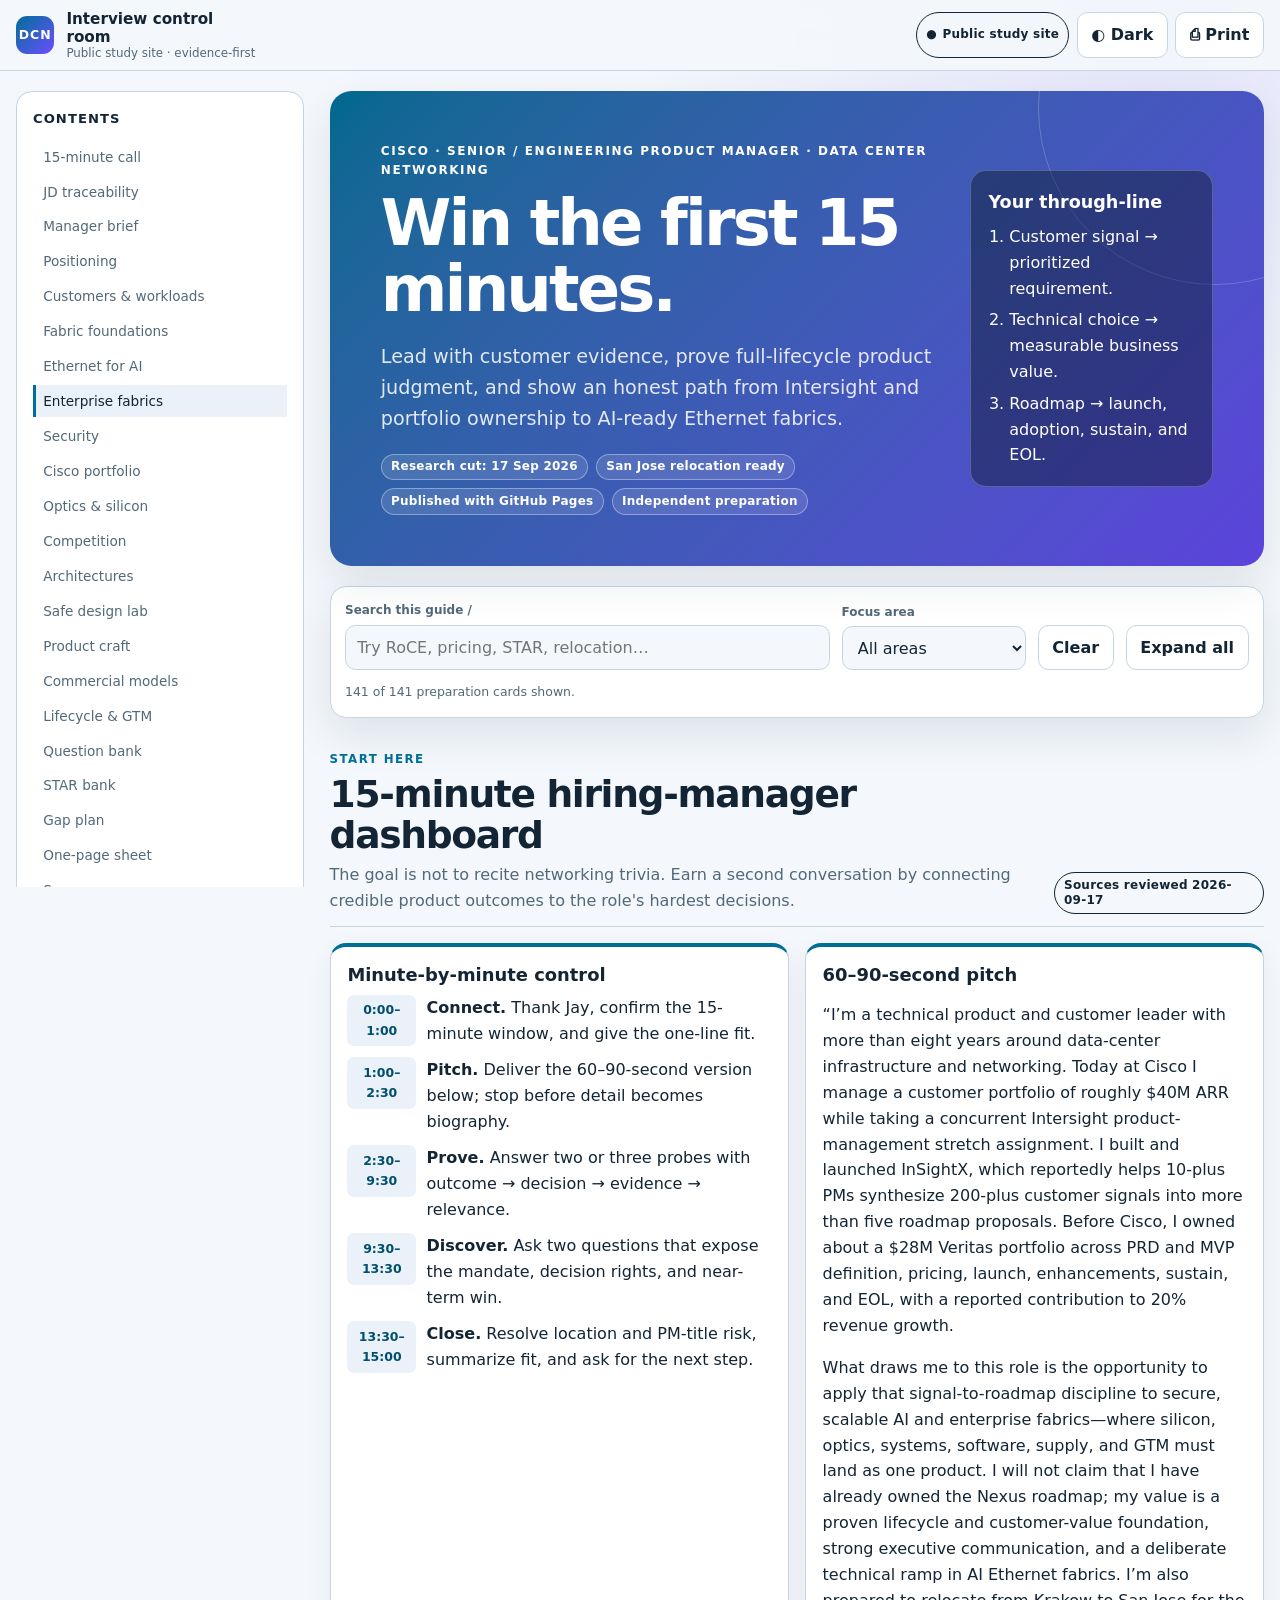
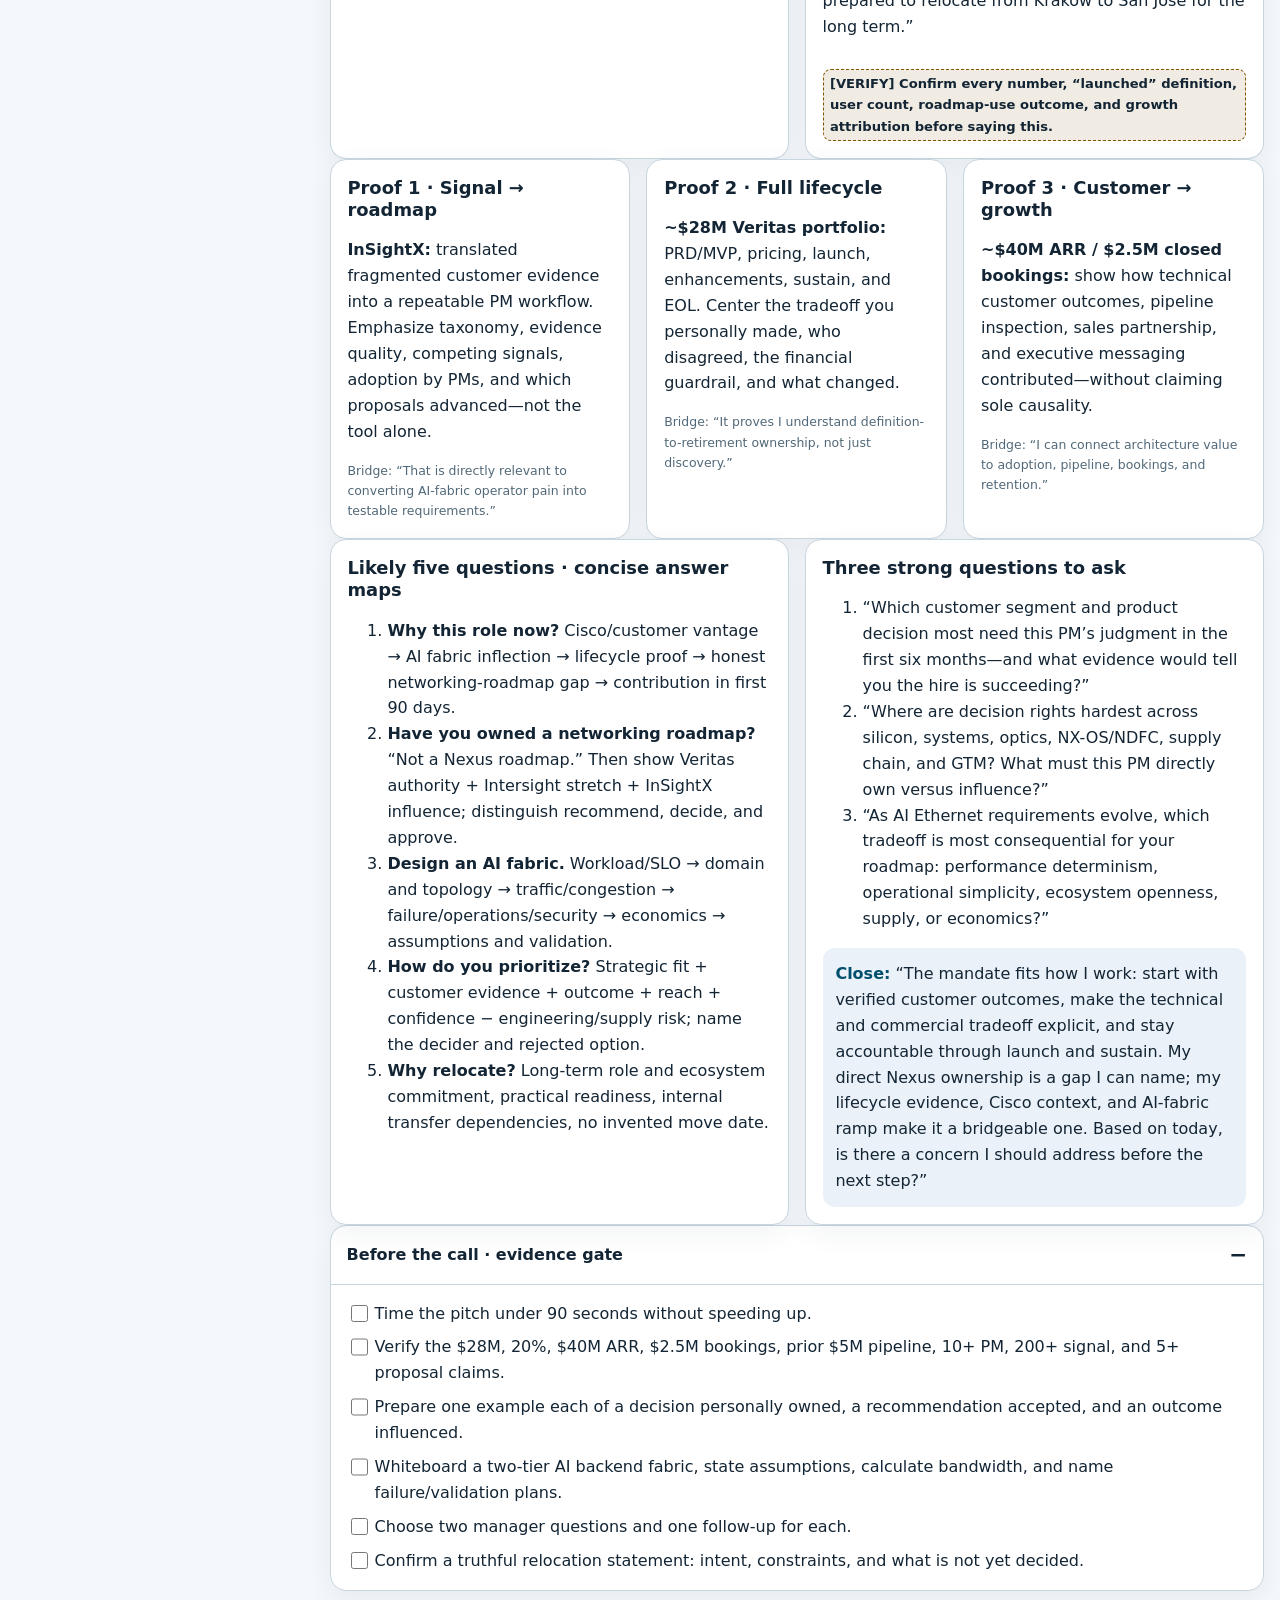
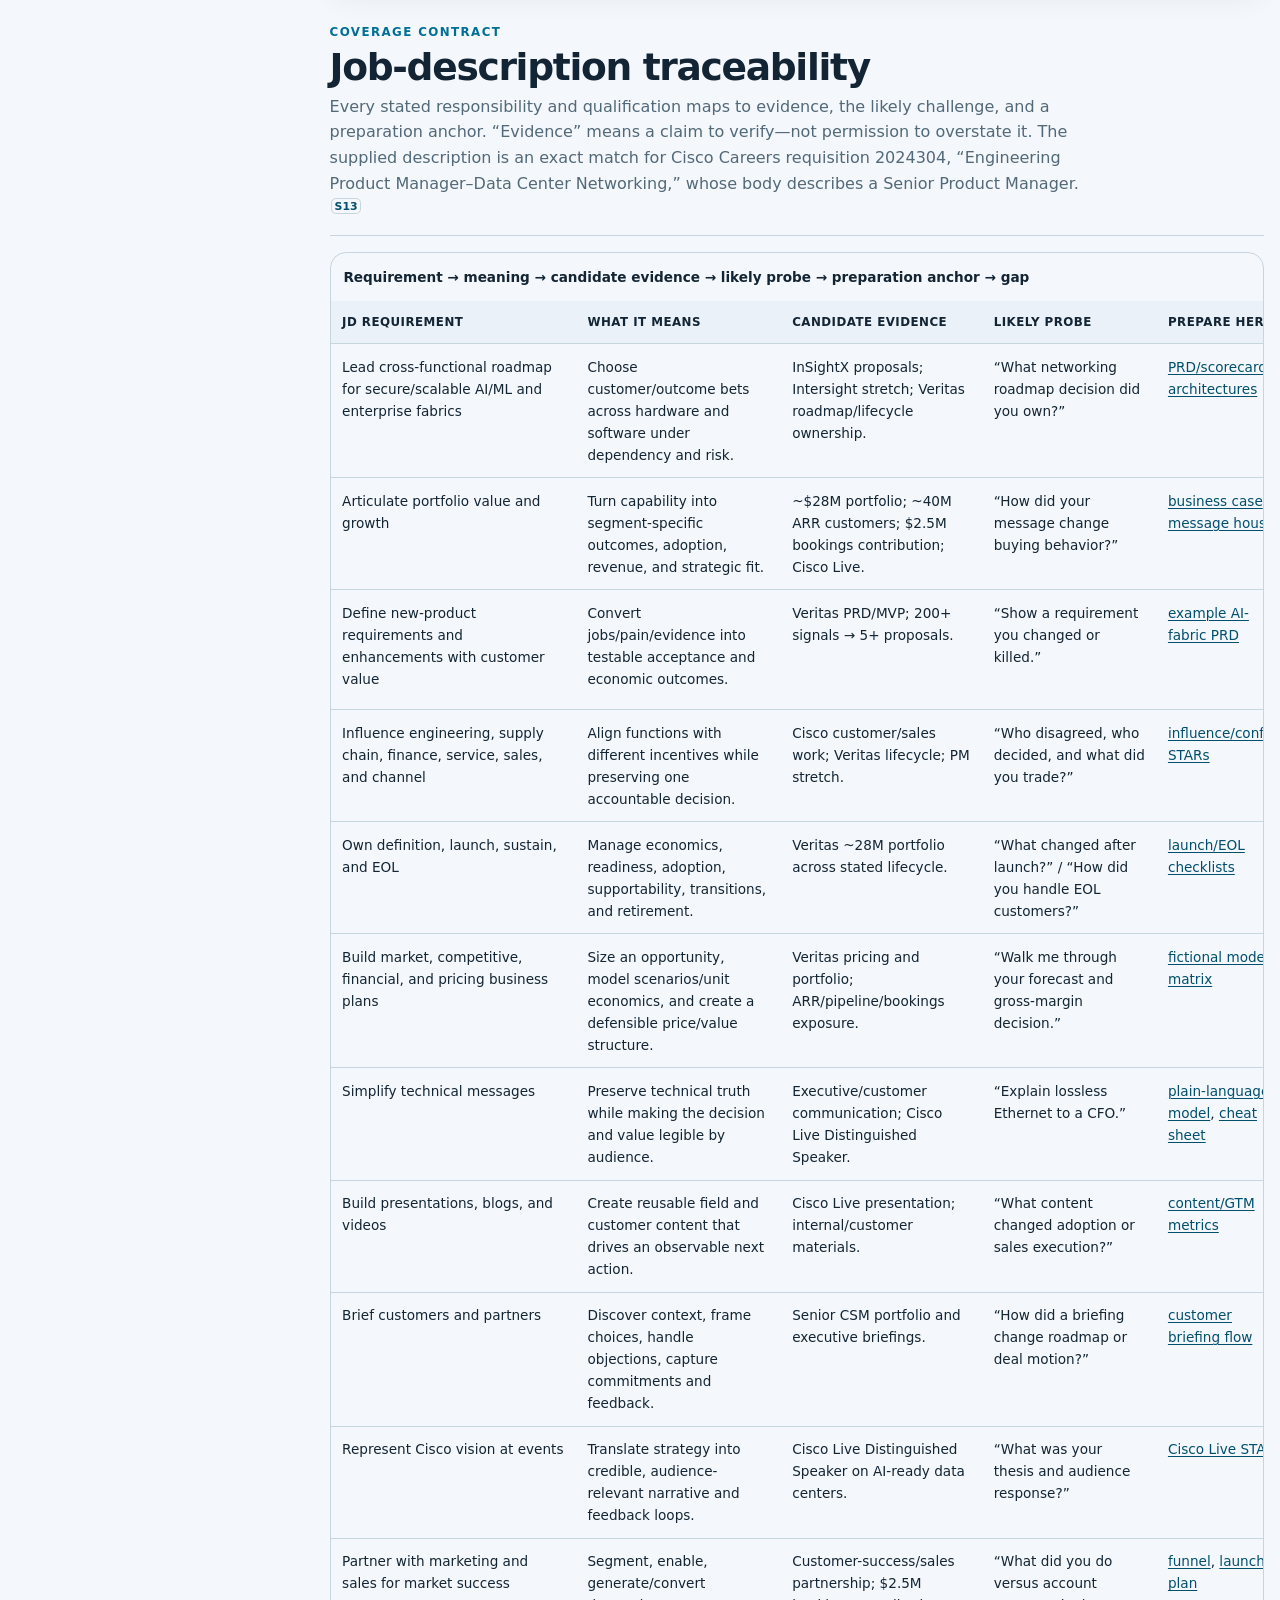
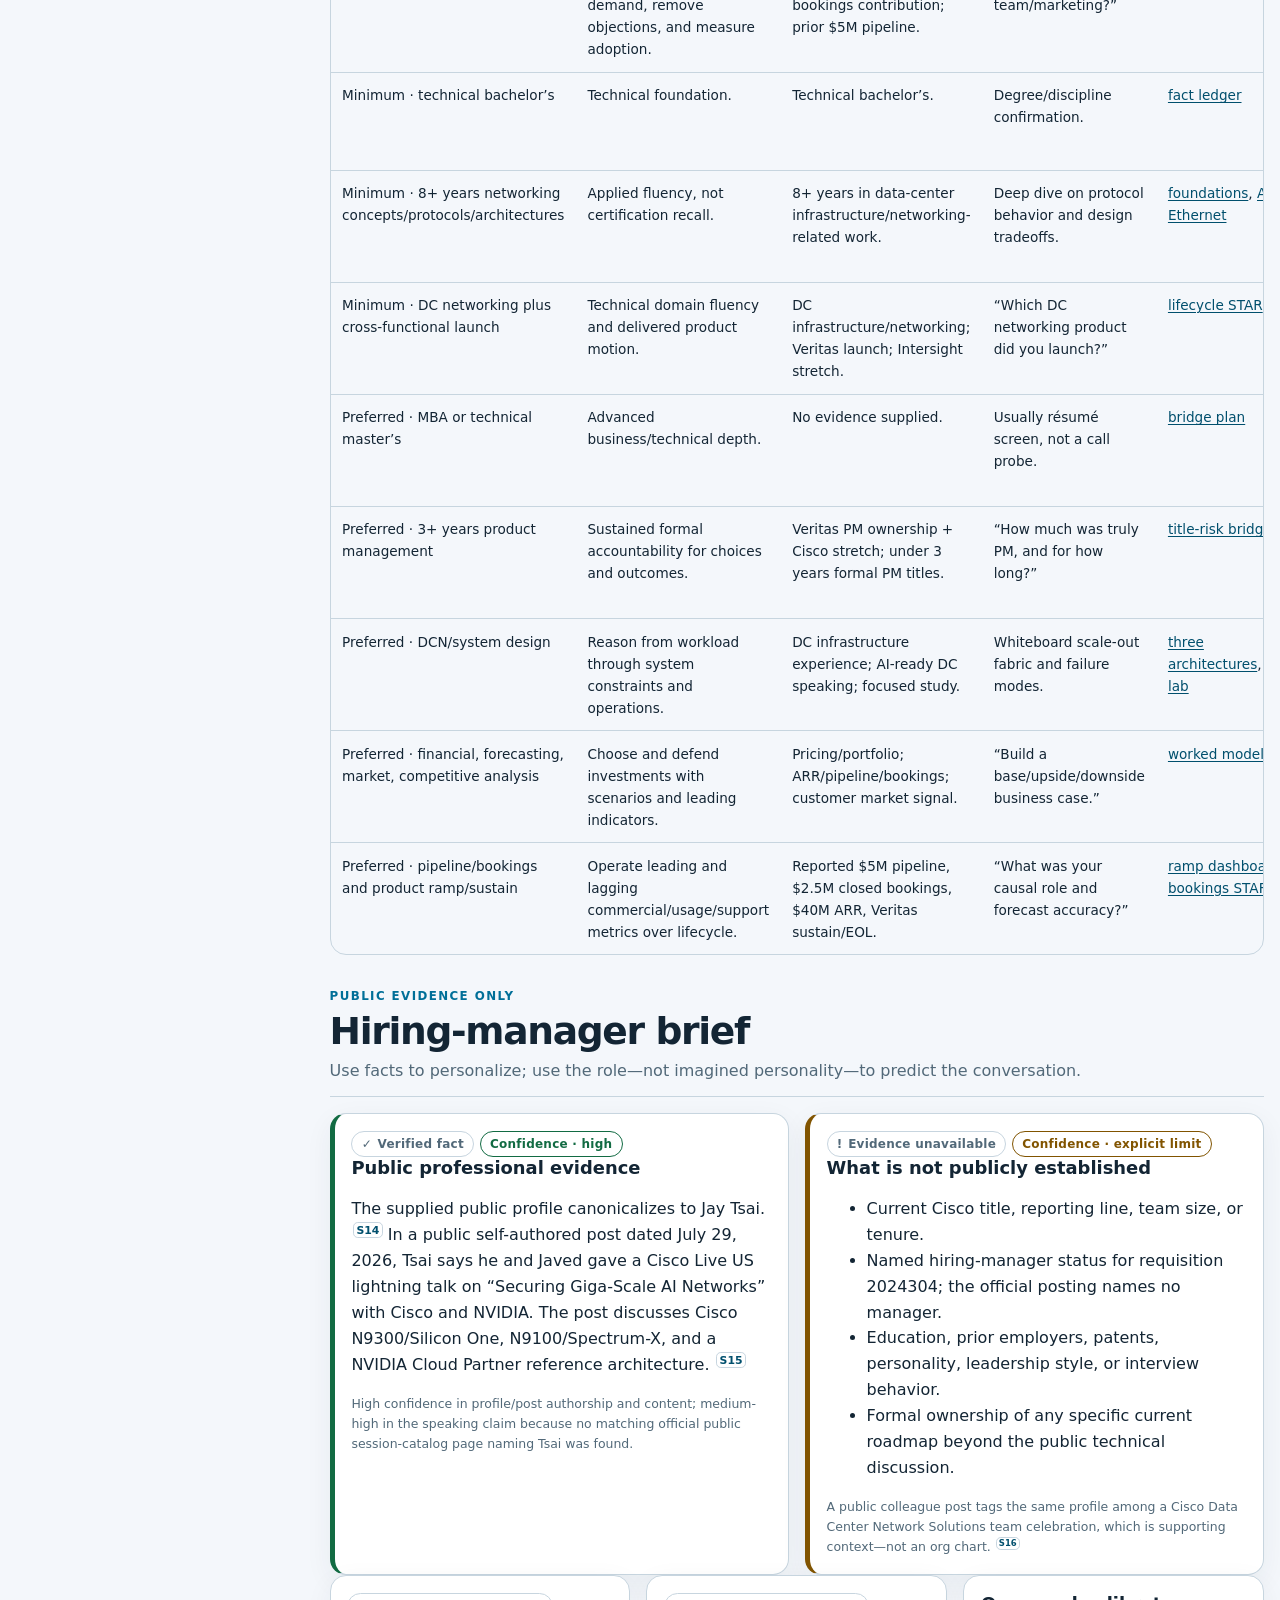
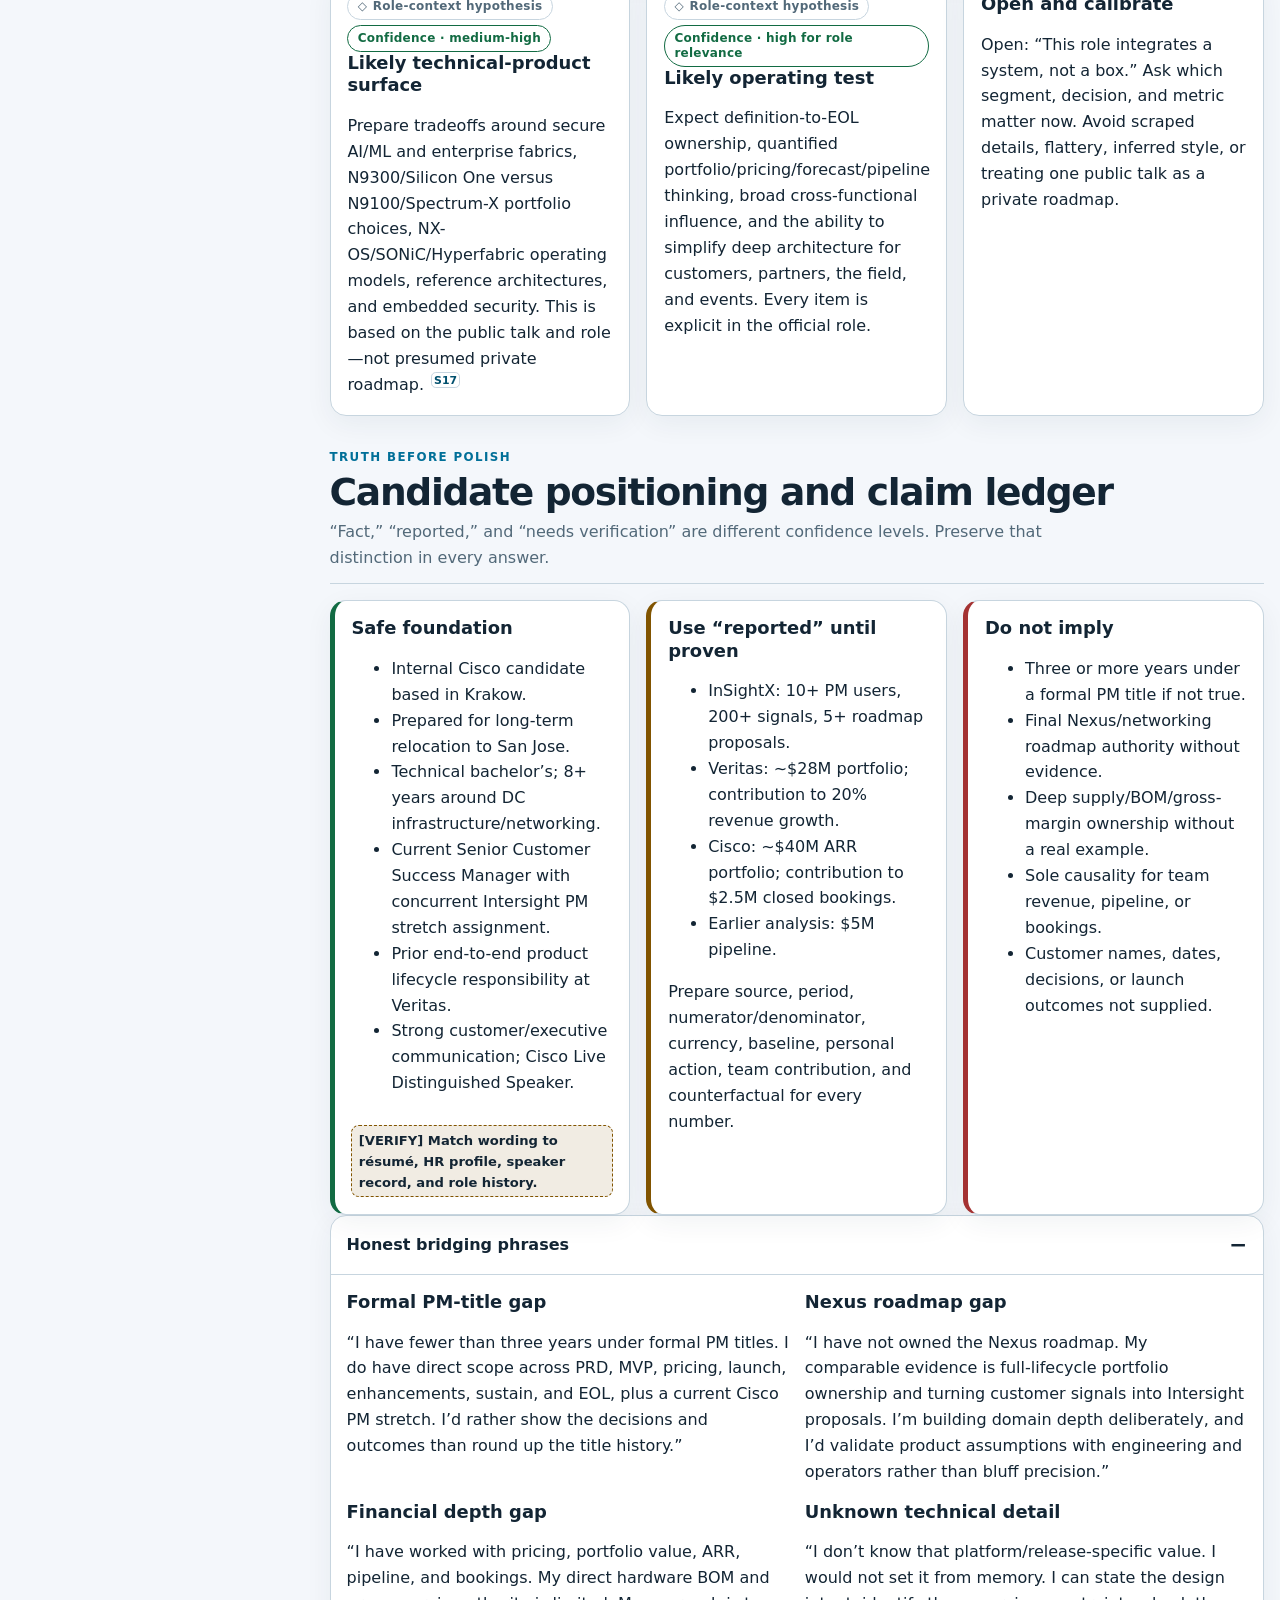
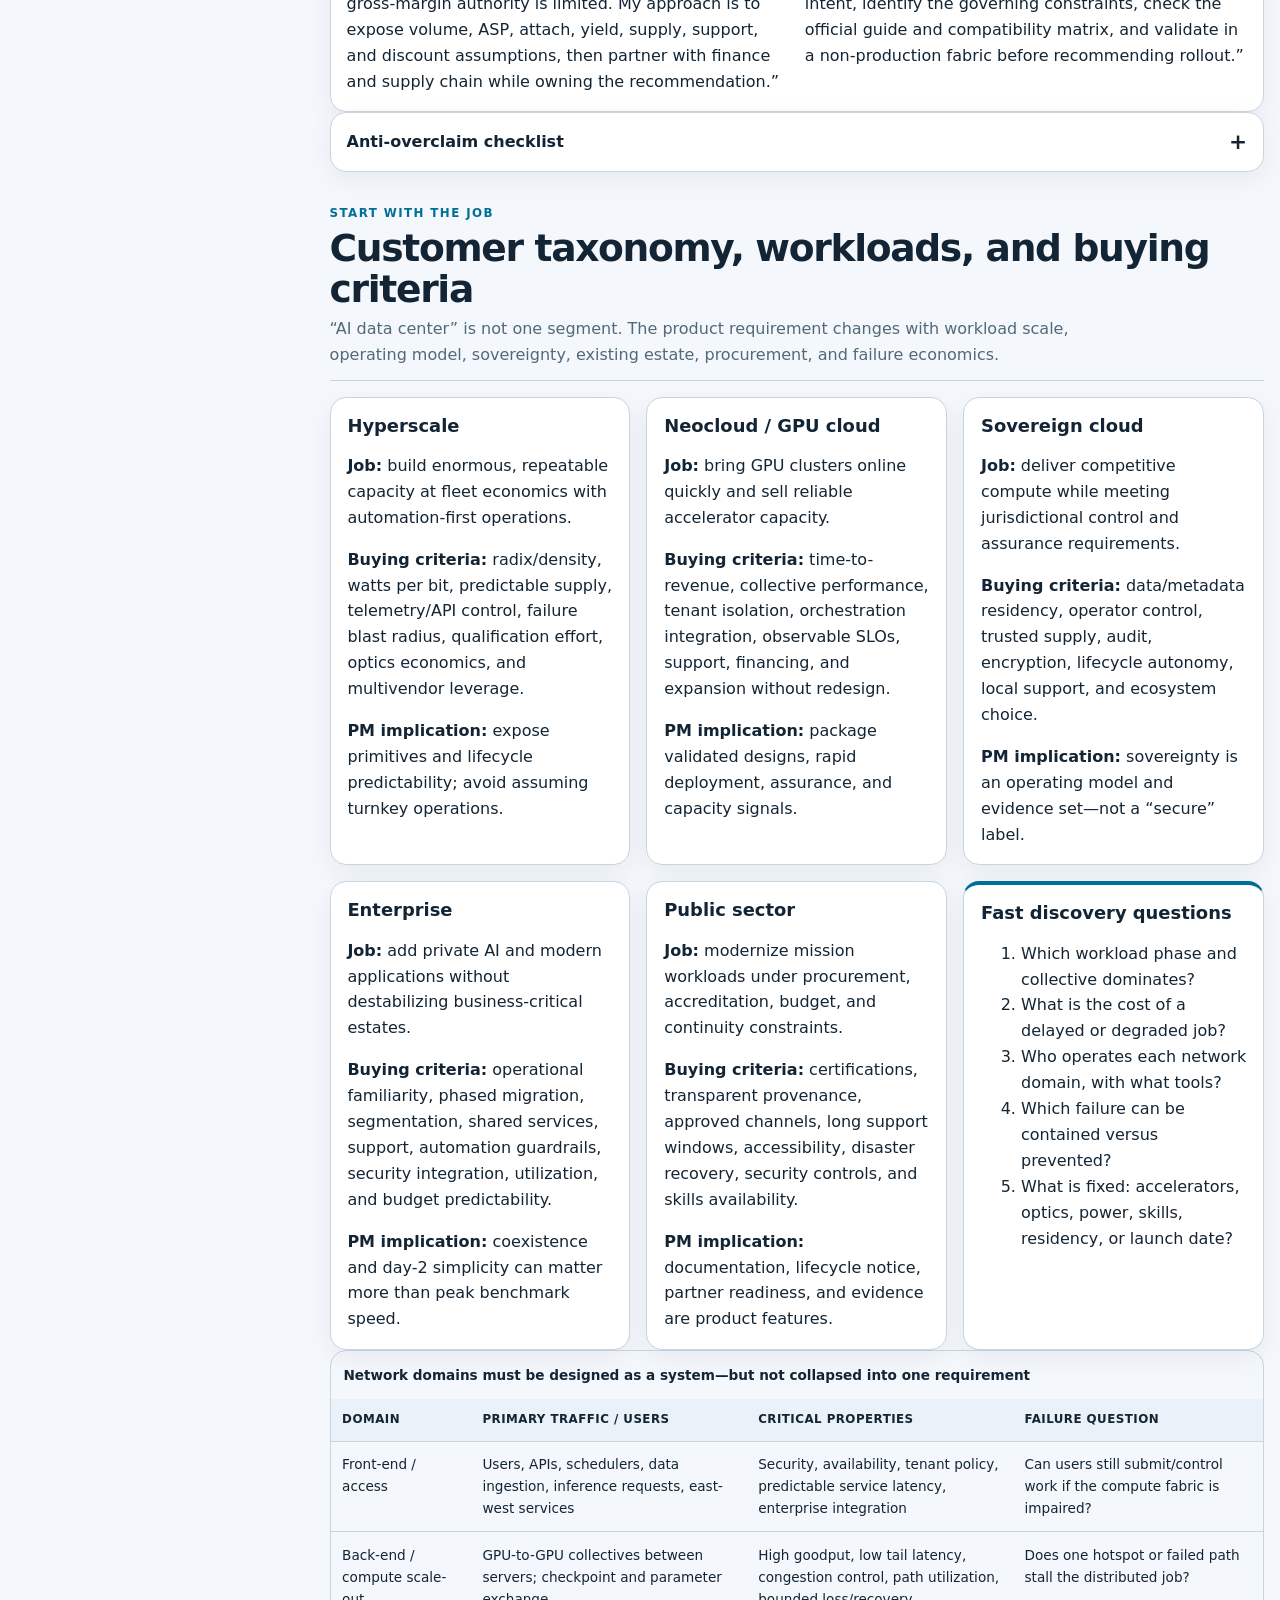
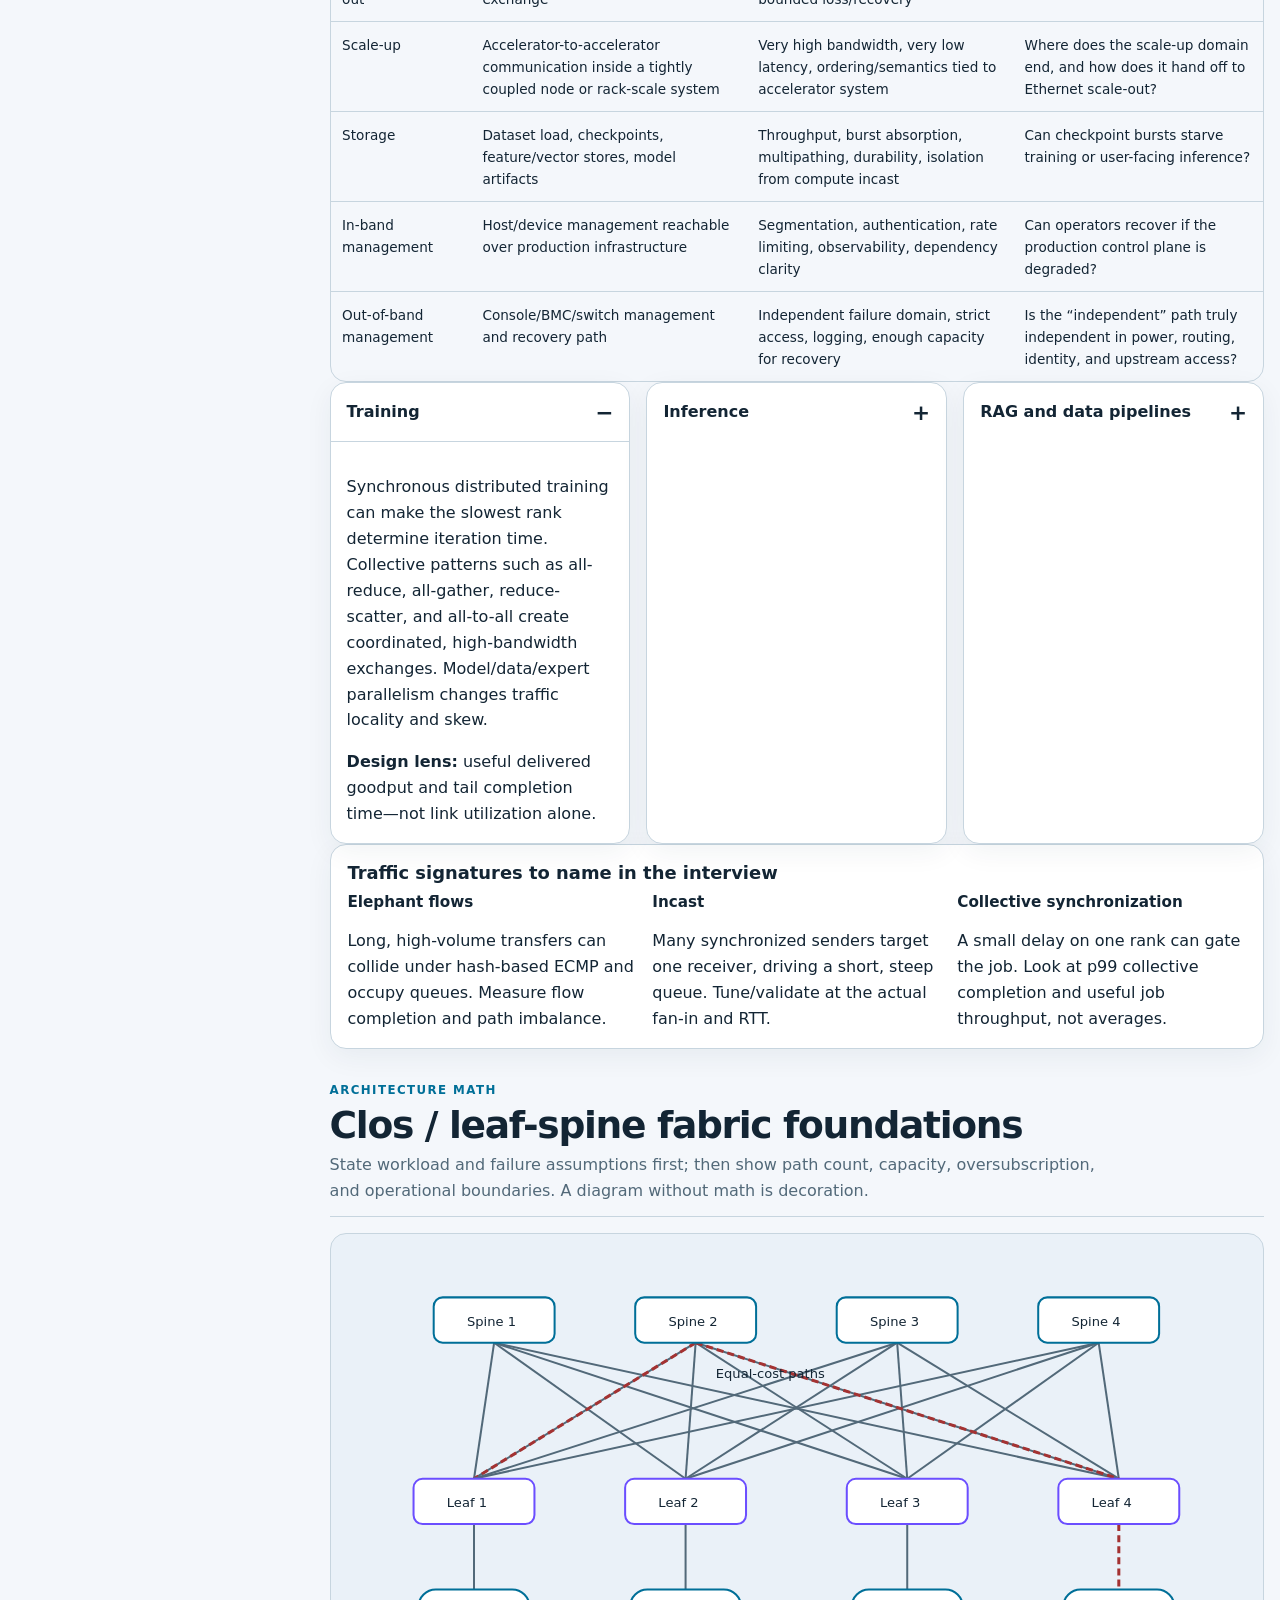
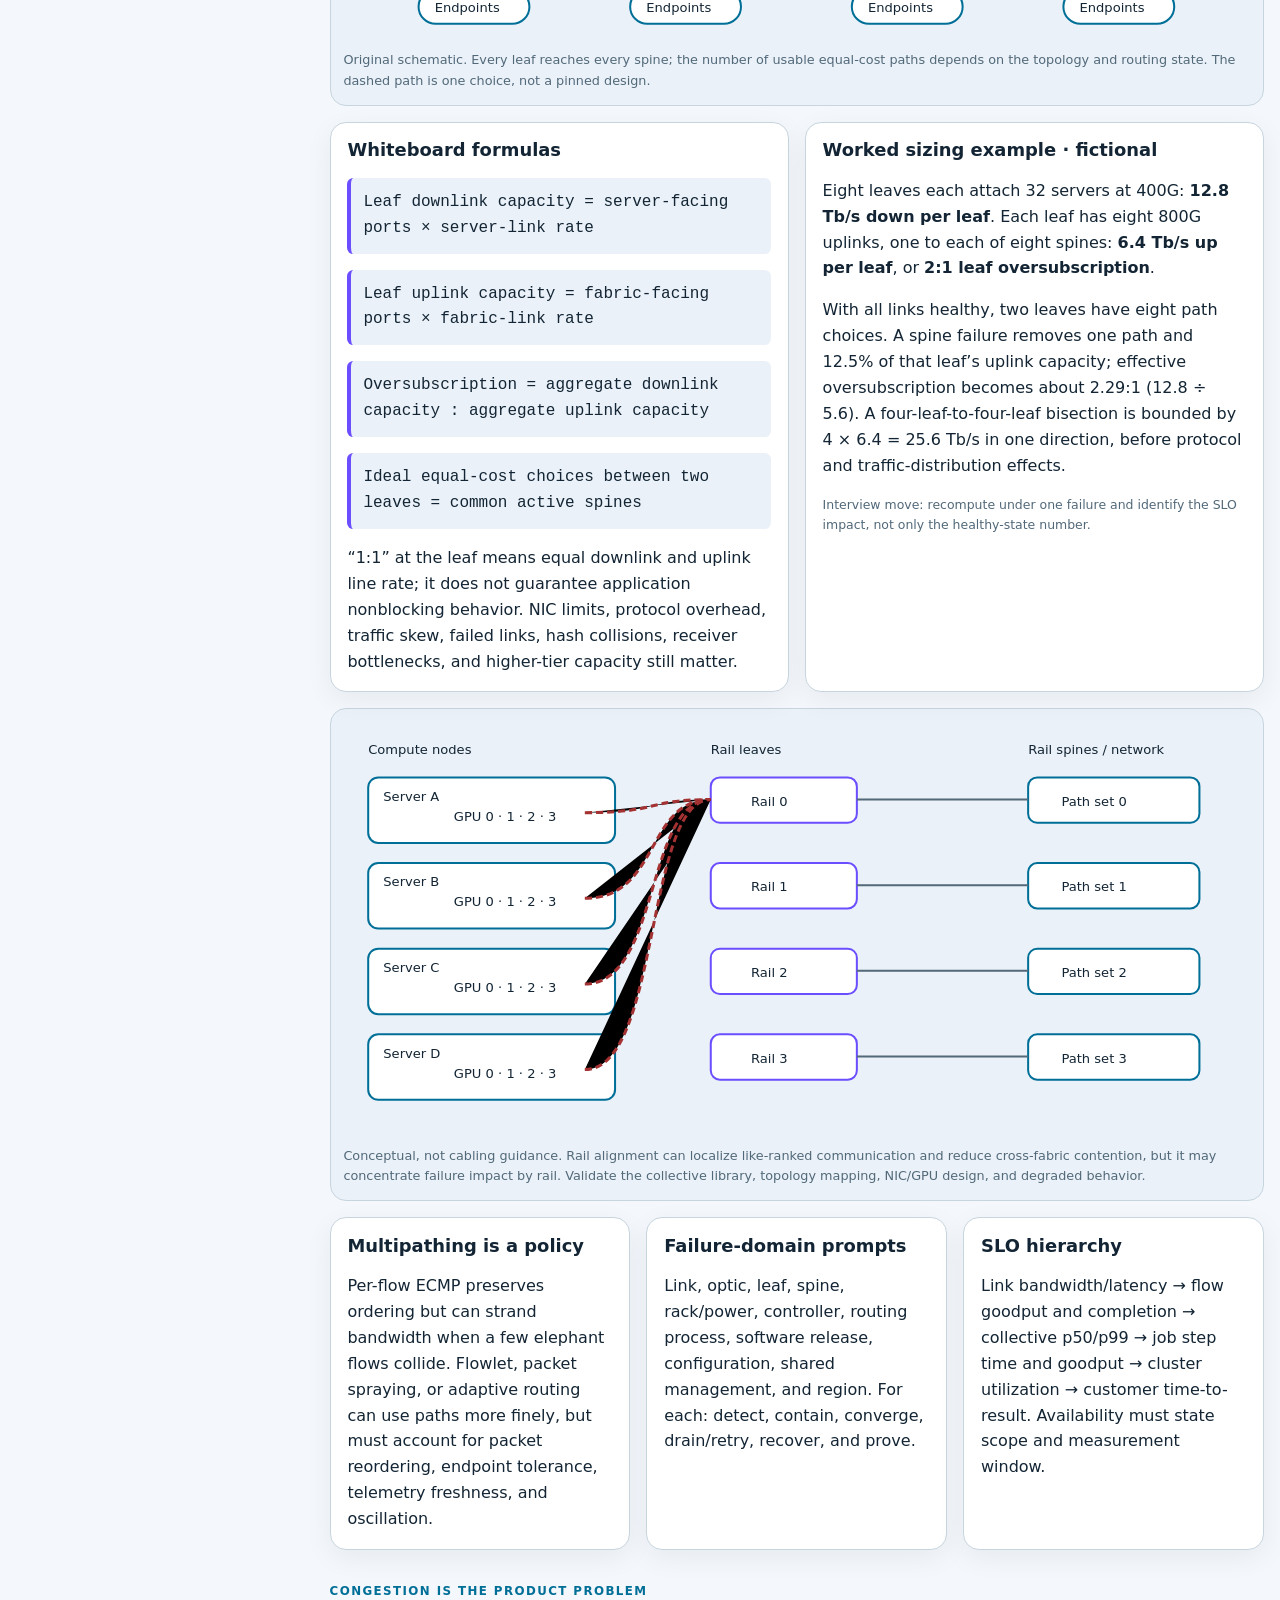
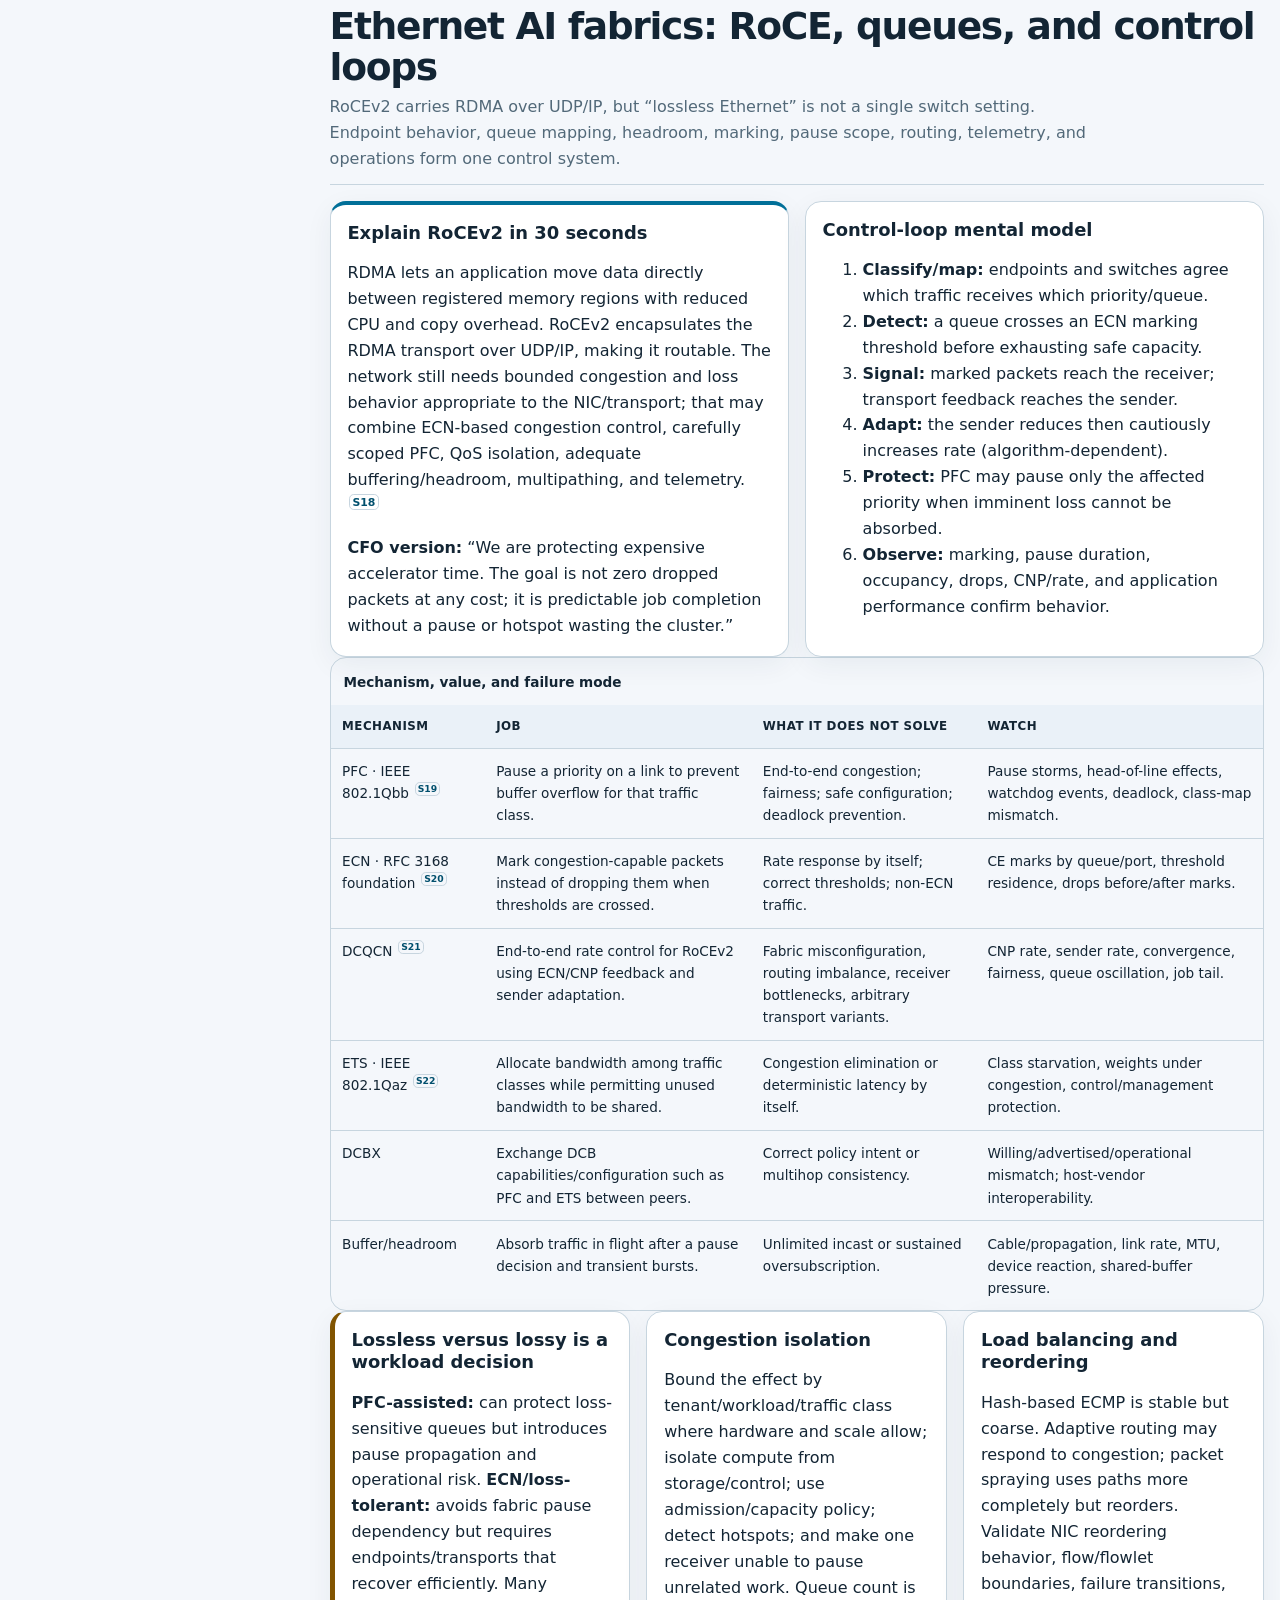
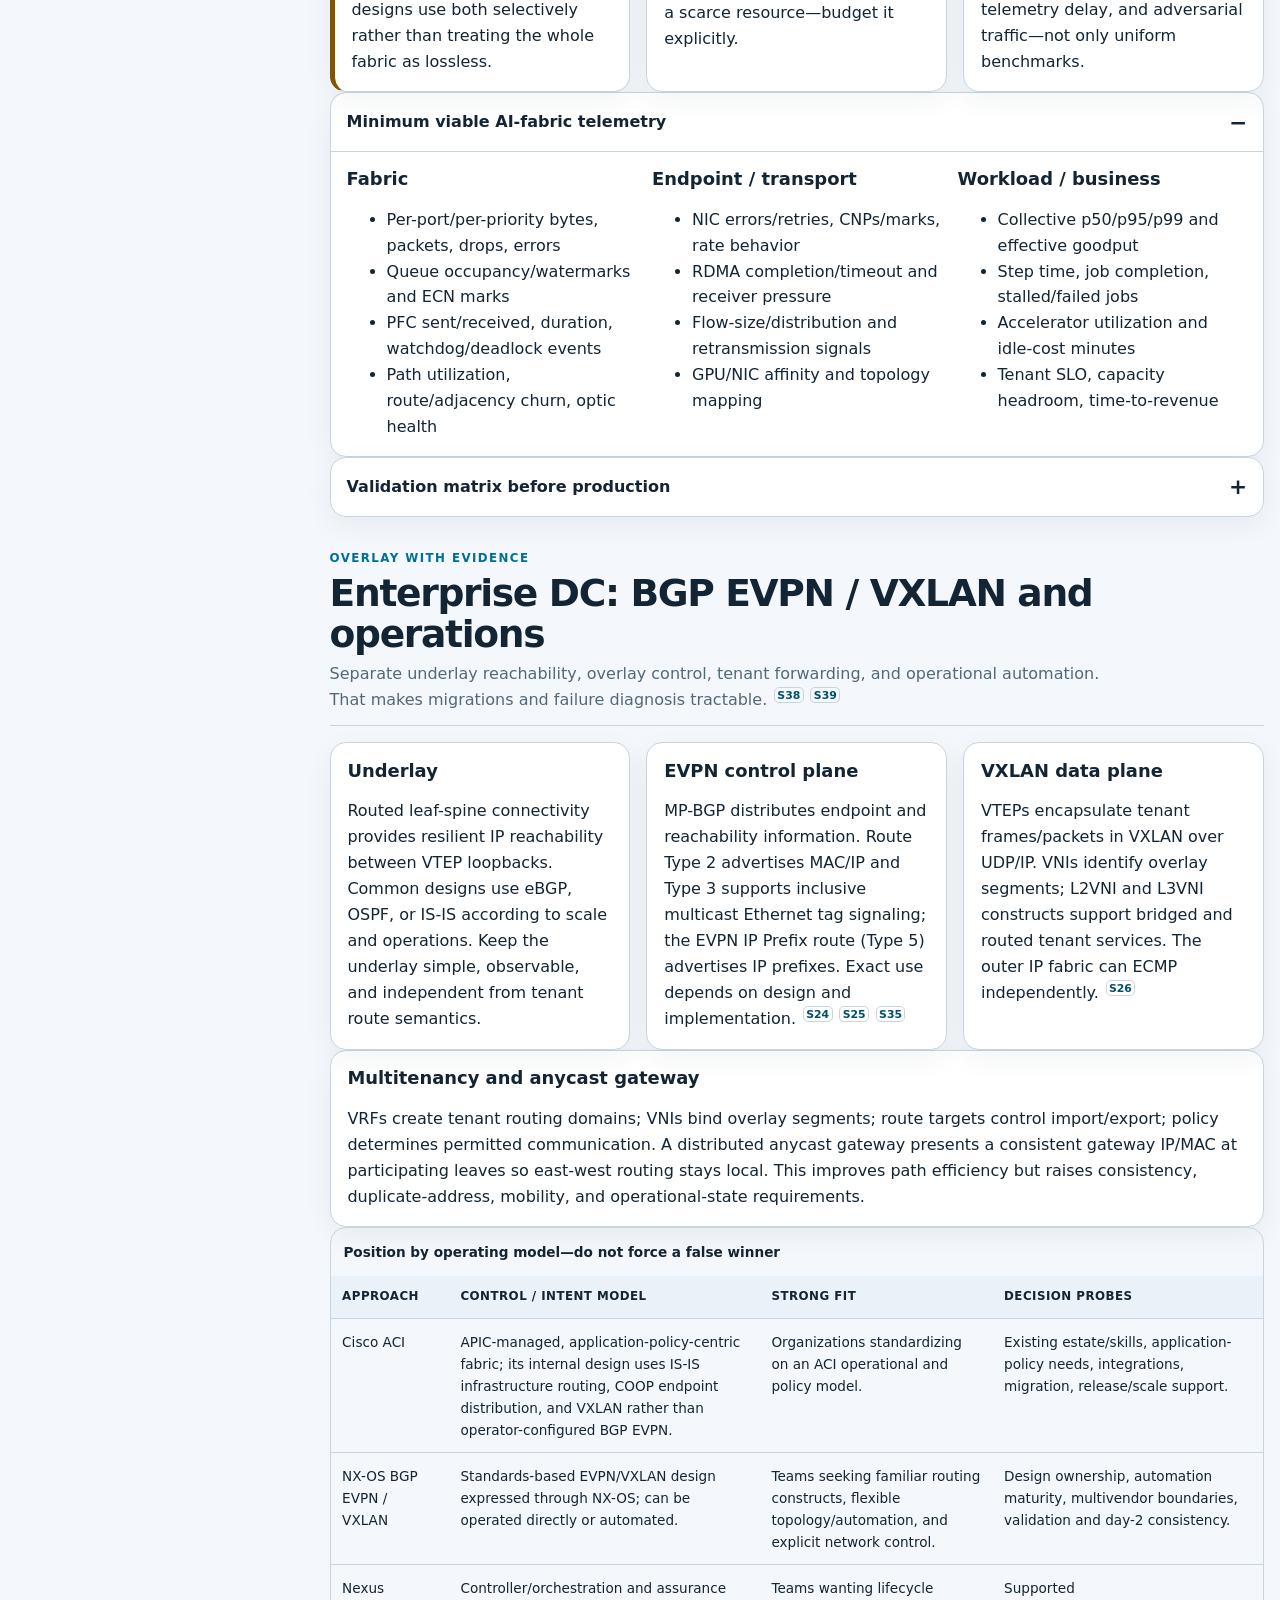
==== commit 2591654e: "Prepare site for public Pages Co-authored-by: Copilot App <223556219+Copilot@users.noreply.github.co" ====
--- a/index.html
+++ b/index.html
@@ -11,9 +11,9 @@
     <meta name="referrer" content="no-referrer">
     <meta
       name="description"
-      content="Private, local-only preparation guide for a Cisco Data Center Networking Product Manager hiring-manager conversation."
+      content="Public, evidence-first preparation guide for a Cisco Data Center Networking Product Manager hiring-manager conversation."
     >
-    <title>Private DC Networking PM Interview Preparation</title>
+    <title>DC Networking PM Interview Preparation</title>
     <link rel="stylesheet" href="styles.css">
     <script src="app.js" defer></script>
   </head>
@@ -25,15 +25,15 @@
         <span class="brand-mark" aria-hidden="true">DCN</span>
         <span class="brand-copy">
           <strong>Interview control room</strong>
-          <span>Private · local-only · evidence-first</span>
+          <span>Public study site · evidence-first</span>
         </span>
       </div>
       <div class="top-actions">
-        <span class="privacy-chip label-wide">Private preparation</span>
+        <span class="privacy-chip label-wide">Public study site</span>
         <button id="theme-toggle" type="button" aria-pressed="false" title="Toggle color theme">
           <span aria-hidden="true">◐</span> <span data-theme-label>Dark</span>
         </button>
-        <button id="print-page" type="button" title="Print the guide or save it as a private PDF">
+        <button id="print-page" type="button" title="Print the guide or save it as a personal PDF">
           <span aria-hidden="true">⎙</span> <span class="label-wide">Print</span>
         </button>
       </div>
@@ -95,7 +95,7 @@
             <div class="hero-meta">
               <span class="tag">Research cut: 17 Sep 2026</span>
               <span class="tag">San Jose relocation ready</span>
-              <span class="tag">No public deployment</span>
+              <span class="tag">Published with GitHub Pages</span>
               <span class="tag">Independent preparation</span>
             </div>
           </div>
@@ -3499,7 +3499,7 @@
             <button id="print-cheat" type="button">Print this sheet</button>
           </div>
           <article class="card cheat-sheet" data-filter-item data-category="call interview" data-search="printable one page cheat sheet">
-            <h2>15-minute Cisco DCN PM call · private sheet</h2>
+            <h2>15-minute Cisco DCN PM call · personal sheet</h2>
             <div class="cheat-columns">
               <div class="cheat-block">
                 <h3>Thesis</h3>
@@ -4101,8 +4101,8 @@
         <section id="privacy-integrity" class="section" aria-labelledby="privacy-integrity-title">
           <div class="section-header">
             <div>
-              <p class="section-kicker">Use privately, verify publicly</p>
-              <h2 id="privacy-integrity-title">Privacy, freshness, and preparation integrity</h2>
+              <p class="section-kicker">Published openly · verify carefully</p>
+              <h2 id="privacy-integrity-title">Publication, freshness, and preparation integrity</h2>
               <p class="section-summary">
                 This guide is independent interview preparation. It is not endorsed by Cisco, the hiring manager, or
                 any cited publisher, and it is not a production design or configuration authority.
@@ -4111,20 +4111,20 @@
           </div>
 
           <div class="grid grid-3">
-            <article class="card card-risk" data-filter-item data-category="evidence" data-search="privacy private no Pages public">
-              <h3>Private by design</h3>
-              <p>
-                The repository must remain private. Do not enable GitHub Pages, add a public deployment workflow or
-                CNAME, publish a generated PDF, expose the local server beyond loopback, or paste customer/Cisco
-                confidential information. Repository privacy is an access control, not permission to store secrets.
+            <article class="card card-risk" data-filter-item data-category="evidence" data-search="privacy public Pages confidential">
+              <h3>Public by explicit choice</h3>
+              <p>
+                This repository and GitHub Pages site are publicly accessible. Do not add customer/Cisco confidential
+                information, secrets, private roadmap detail, or personal claims you would not publish openly. Visible
+                <span class="prompt">[VERIFY]</span> prompts are preparation gates—not evidence that a claim is public.
               </p>
             </article>
             <article class="card" data-filter-item data-category="evidence" data-search="local storage runtime network privacy">
               <h3>Local runtime</h3>
               <p>
-                No CDN, analytics, external font, package, or runtime API is used. Theme and checklist state stay in
-                browser local storage. Clicking an external source deliberately contacts that publisher; use your
-                browser/privacy policy accordingly.
+                GitHub Pages serves static files only: no CDN dependency, analytics, external font, package, or runtime
+                API is used. Theme and checklist state stay in browser local storage. Clicking an external source
+                deliberately contacts that publisher; use your browser/privacy policy accordingly.
               </p>
             </article>
             <article class="card" data-filter-item data-category="evidence" data-search="freshness reviewed date sources">
@@ -4163,7 +4163,7 @@
                 <li><label><input type="checkbox" data-progress="integrity-claims"><span>Replace or remove every unsupported personal metric, date, customer, action, authority, and result.</span></label></li>
                 <li><label><input type="checkbox" data-progress="integrity-role"><span>Label owned, decided, approved, recommended, influenced, and supported accurately.</span></label></li>
                 <li><label><input type="checkbox" data-progress="integrity-roadmap"><span>Do not disclose or imply confidential Cisco roadmap, customer, pricing, or competitive information.</span></label></li>
-                <li><label><input type="checkbox" data-progress="integrity-private"><span>Confirm repository access remains private and no Pages/deployment configuration exists.</span></label></li>
+                <li><label><input type="checkbox" data-progress="integrity-public"><span>Confirm every published claim is suitable for a public repository and site.</span></label></li>
               </ul>
             </div>
           </details>
@@ -4172,7 +4172,7 @@
     </div>
 
     <footer class="disclaimer">
-      Private, independent interview preparation. Not Cisco documentation, not endorsed by Cisco or any cited publisher,
+      Public, independent interview preparation. Not Cisco documentation, not endorsed by Cisco or any cited publisher,
       and not a substitute for current product guides, release notes, legal review, or production change control.
     </footer>
   </body>
--- a/styles.css
+++ b/styles.css
@@ -192,7 +192,7 @@
 }
 
 .privacy-chip::before {
-  content: "🔒";
+  content: "●";
 }
 
 .layout {
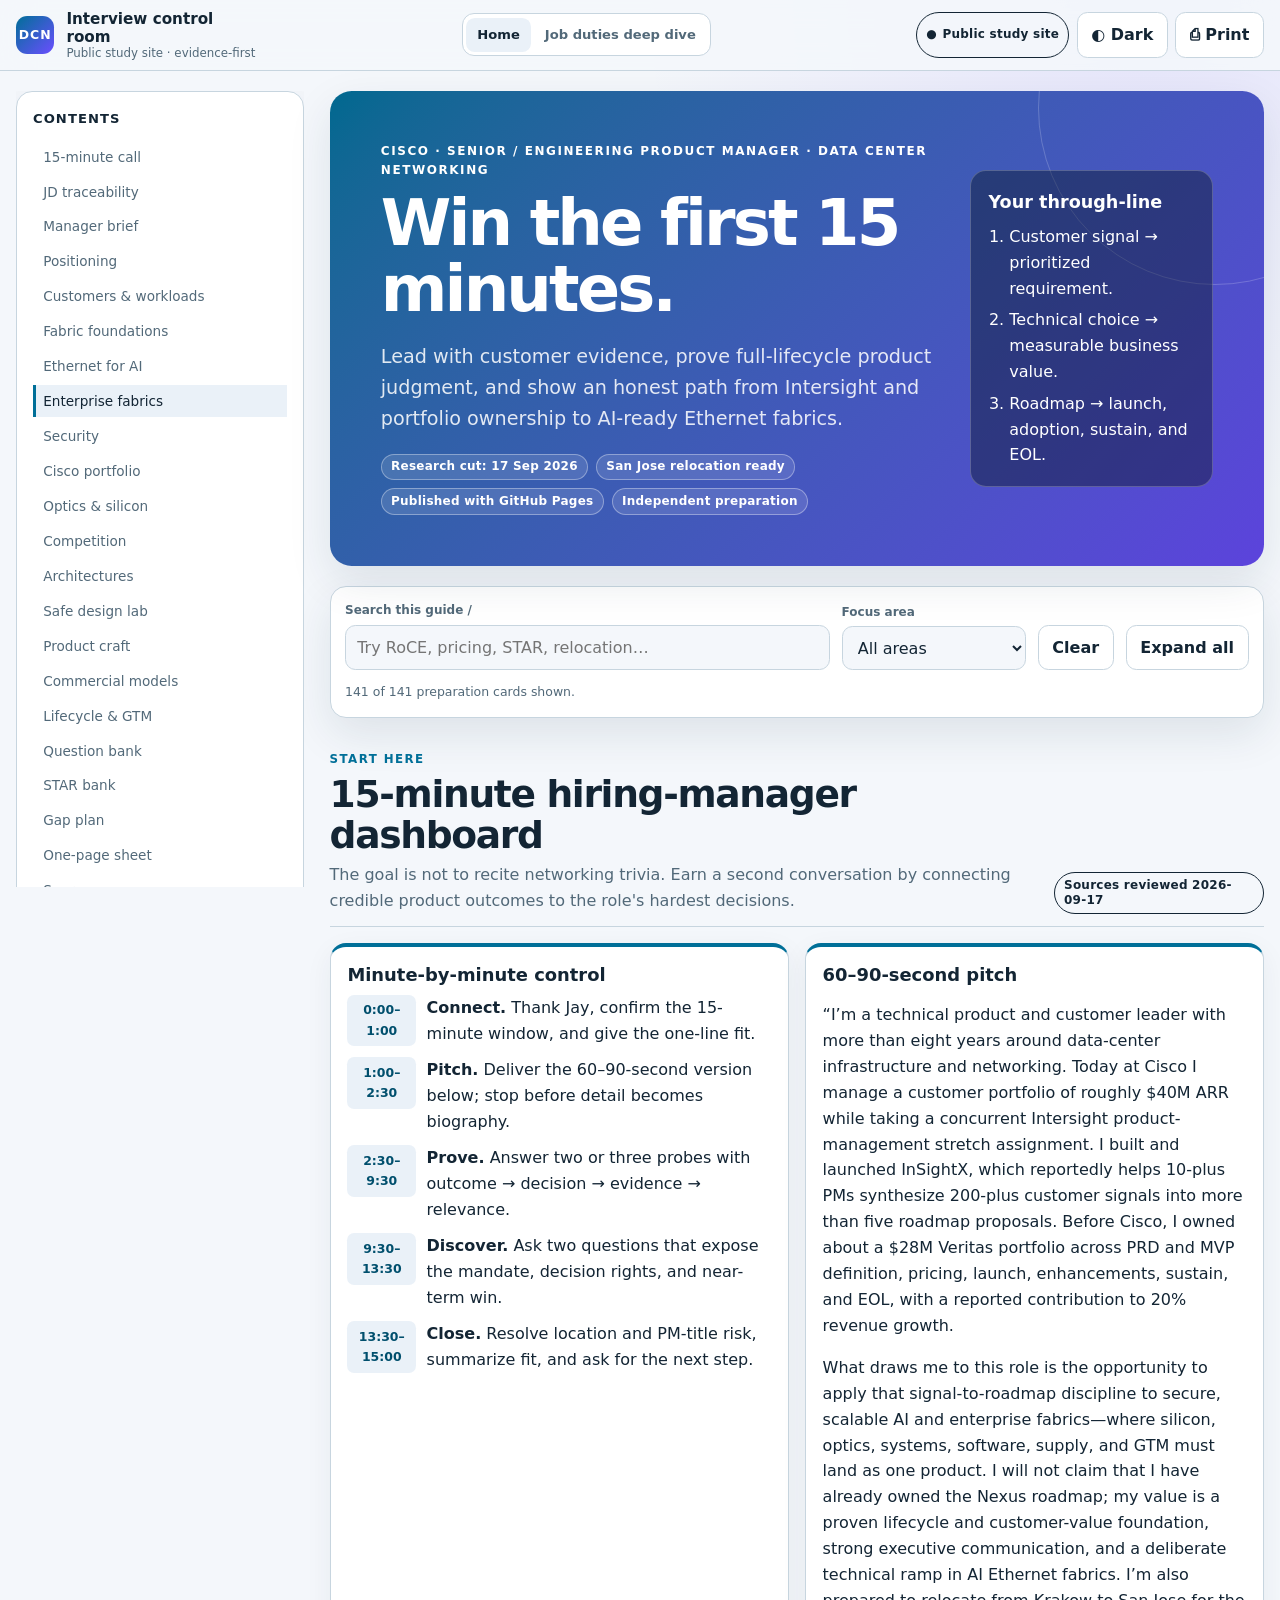
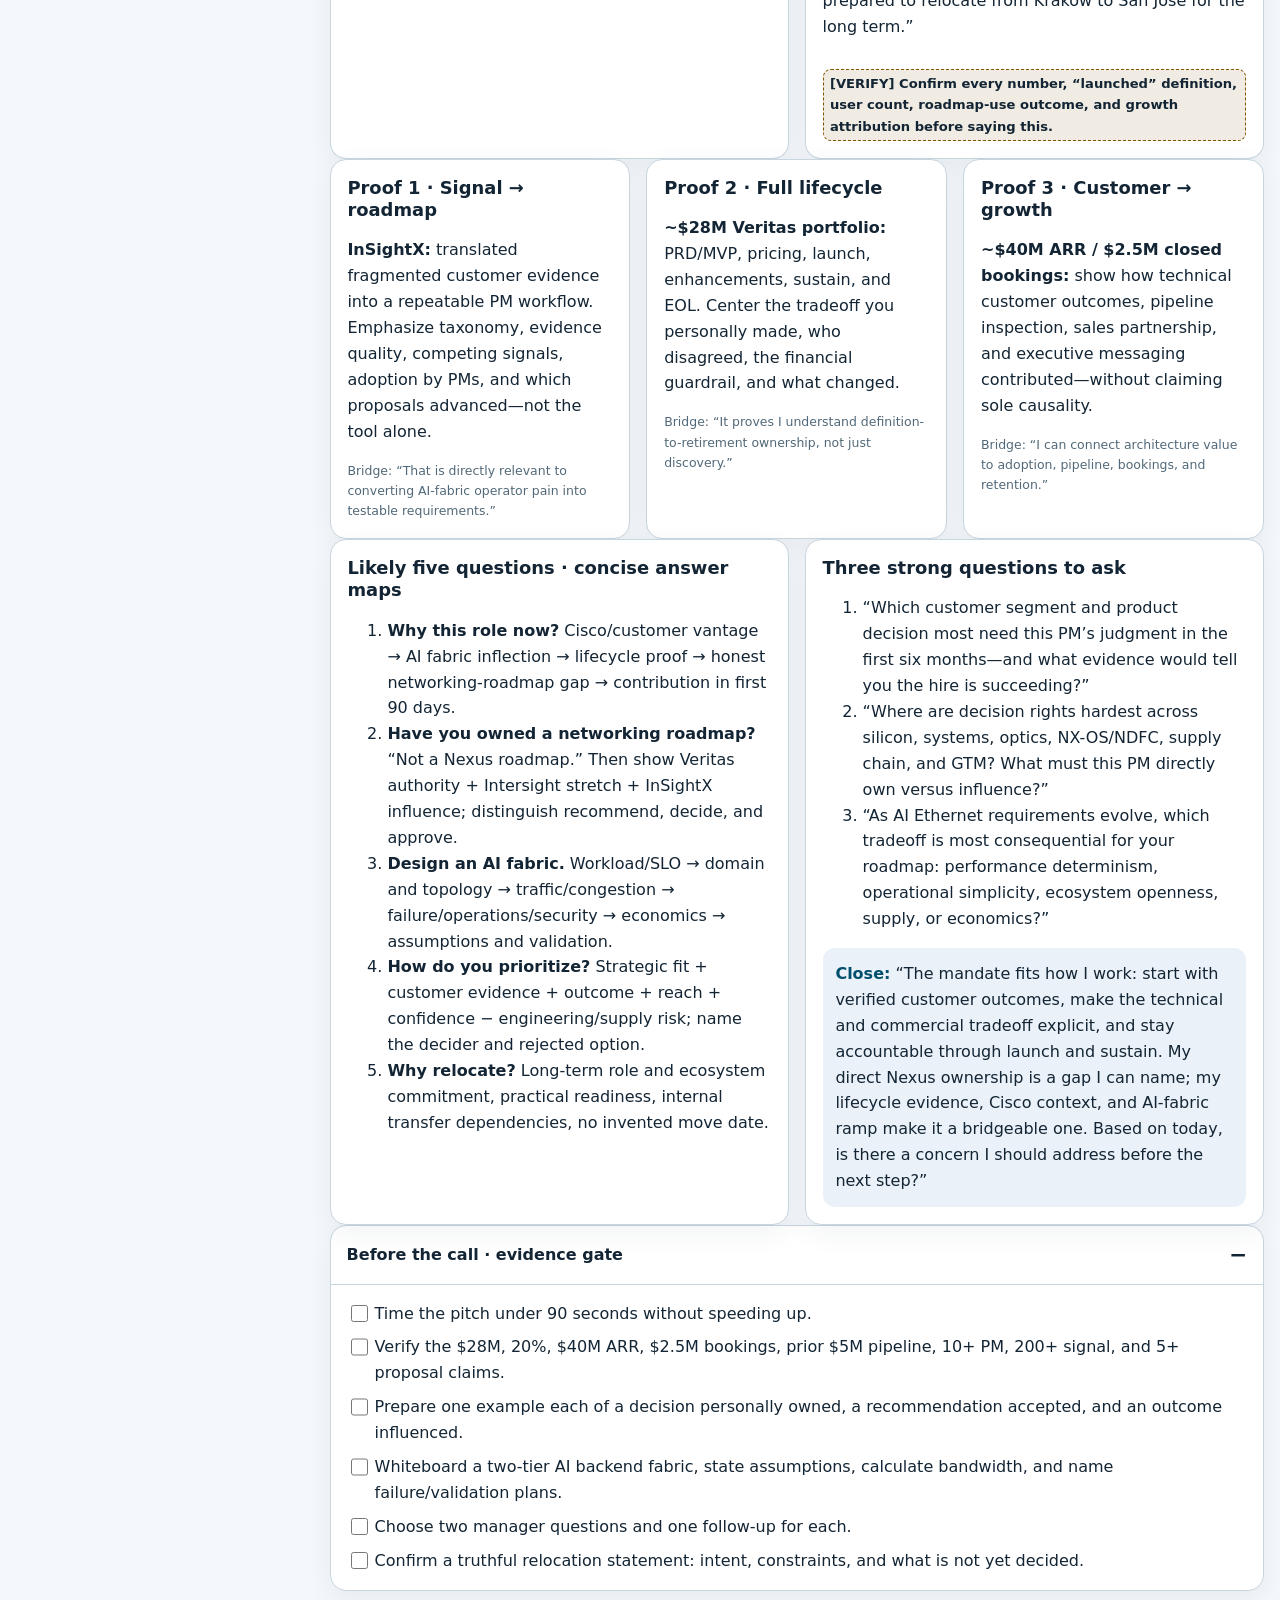
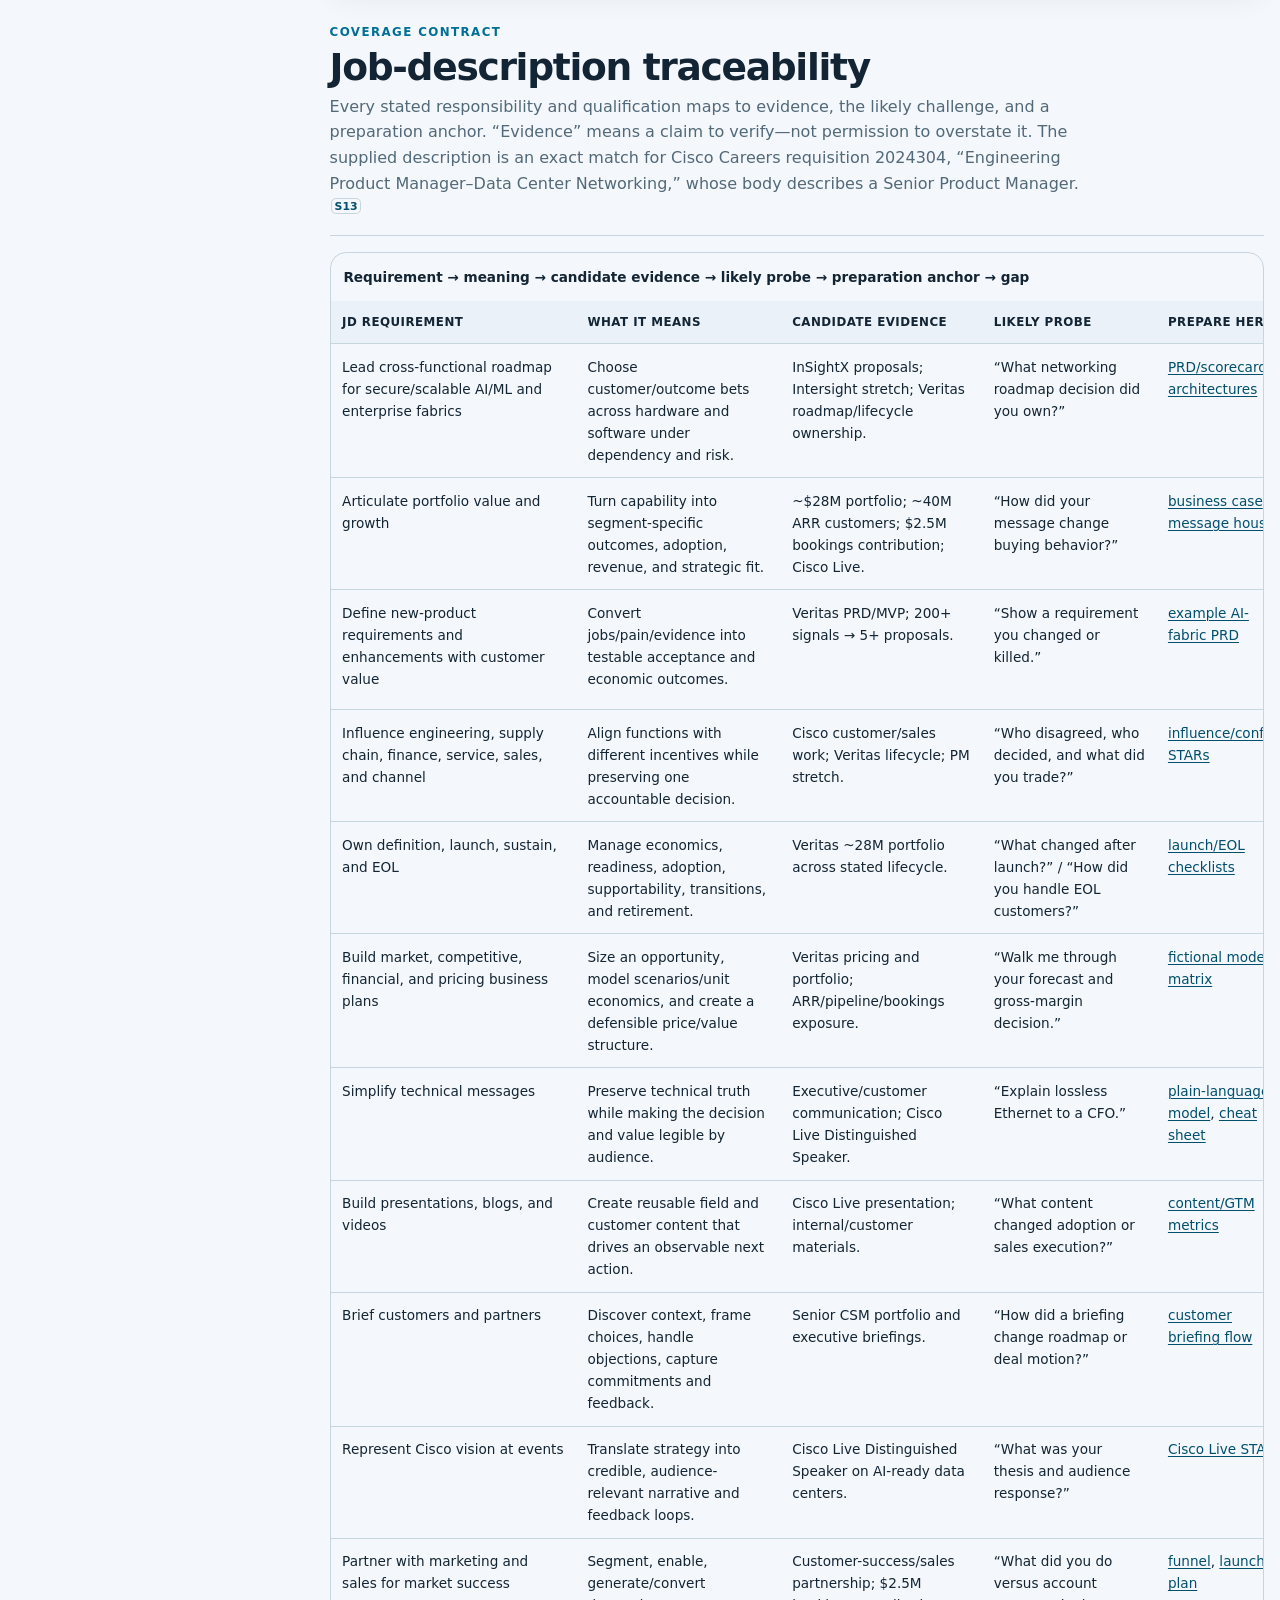
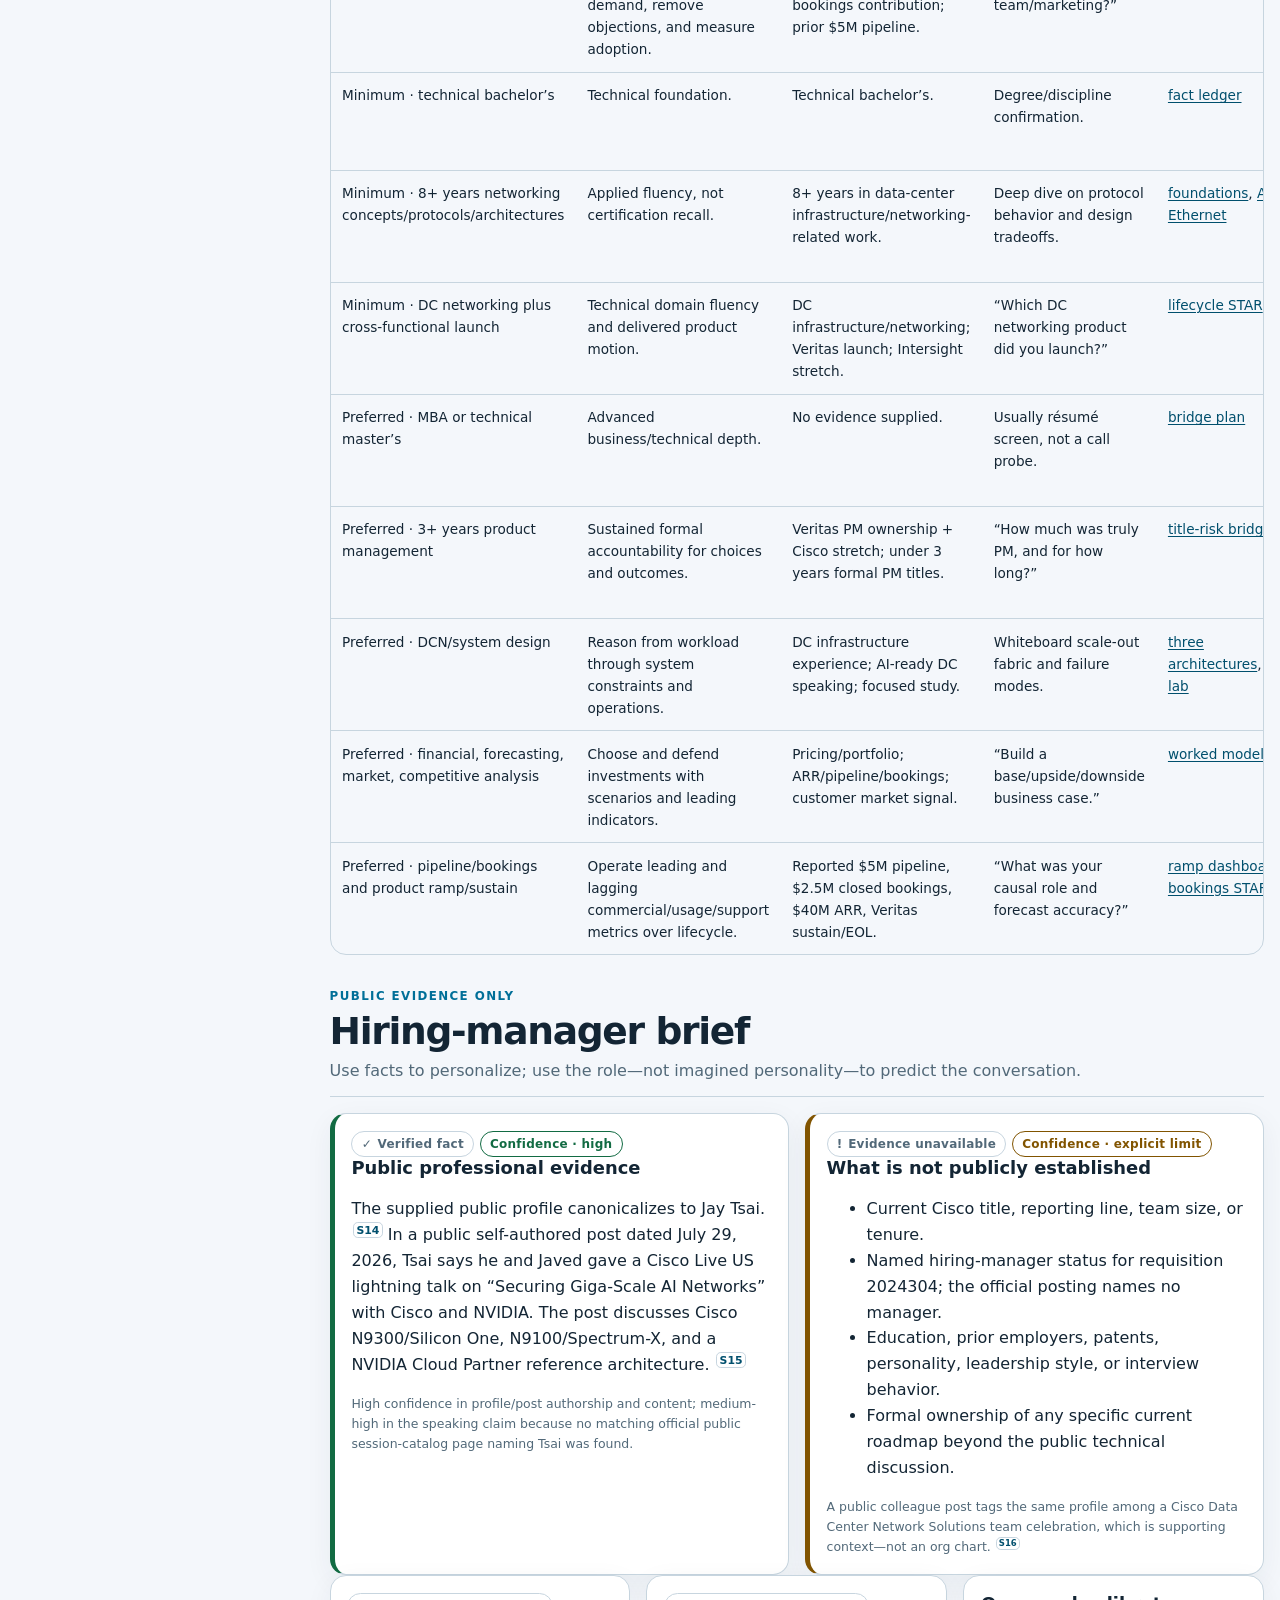
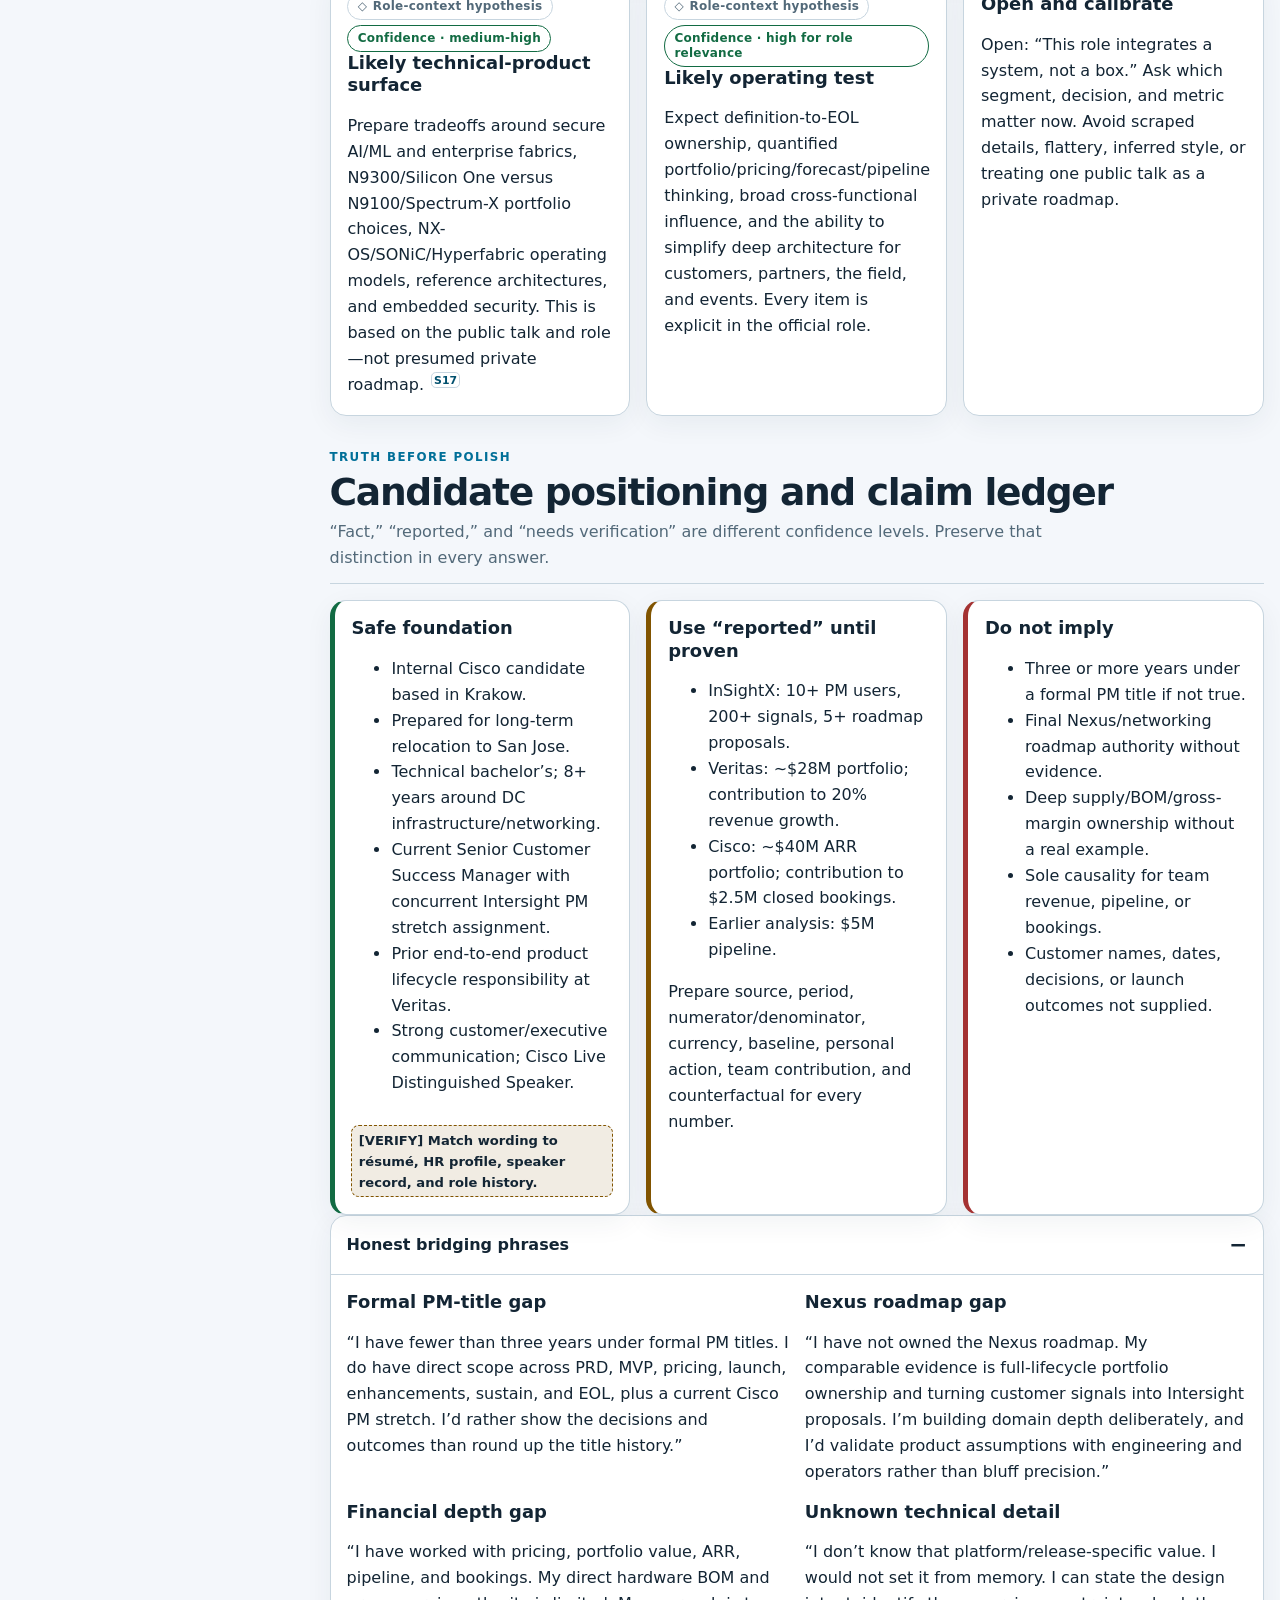
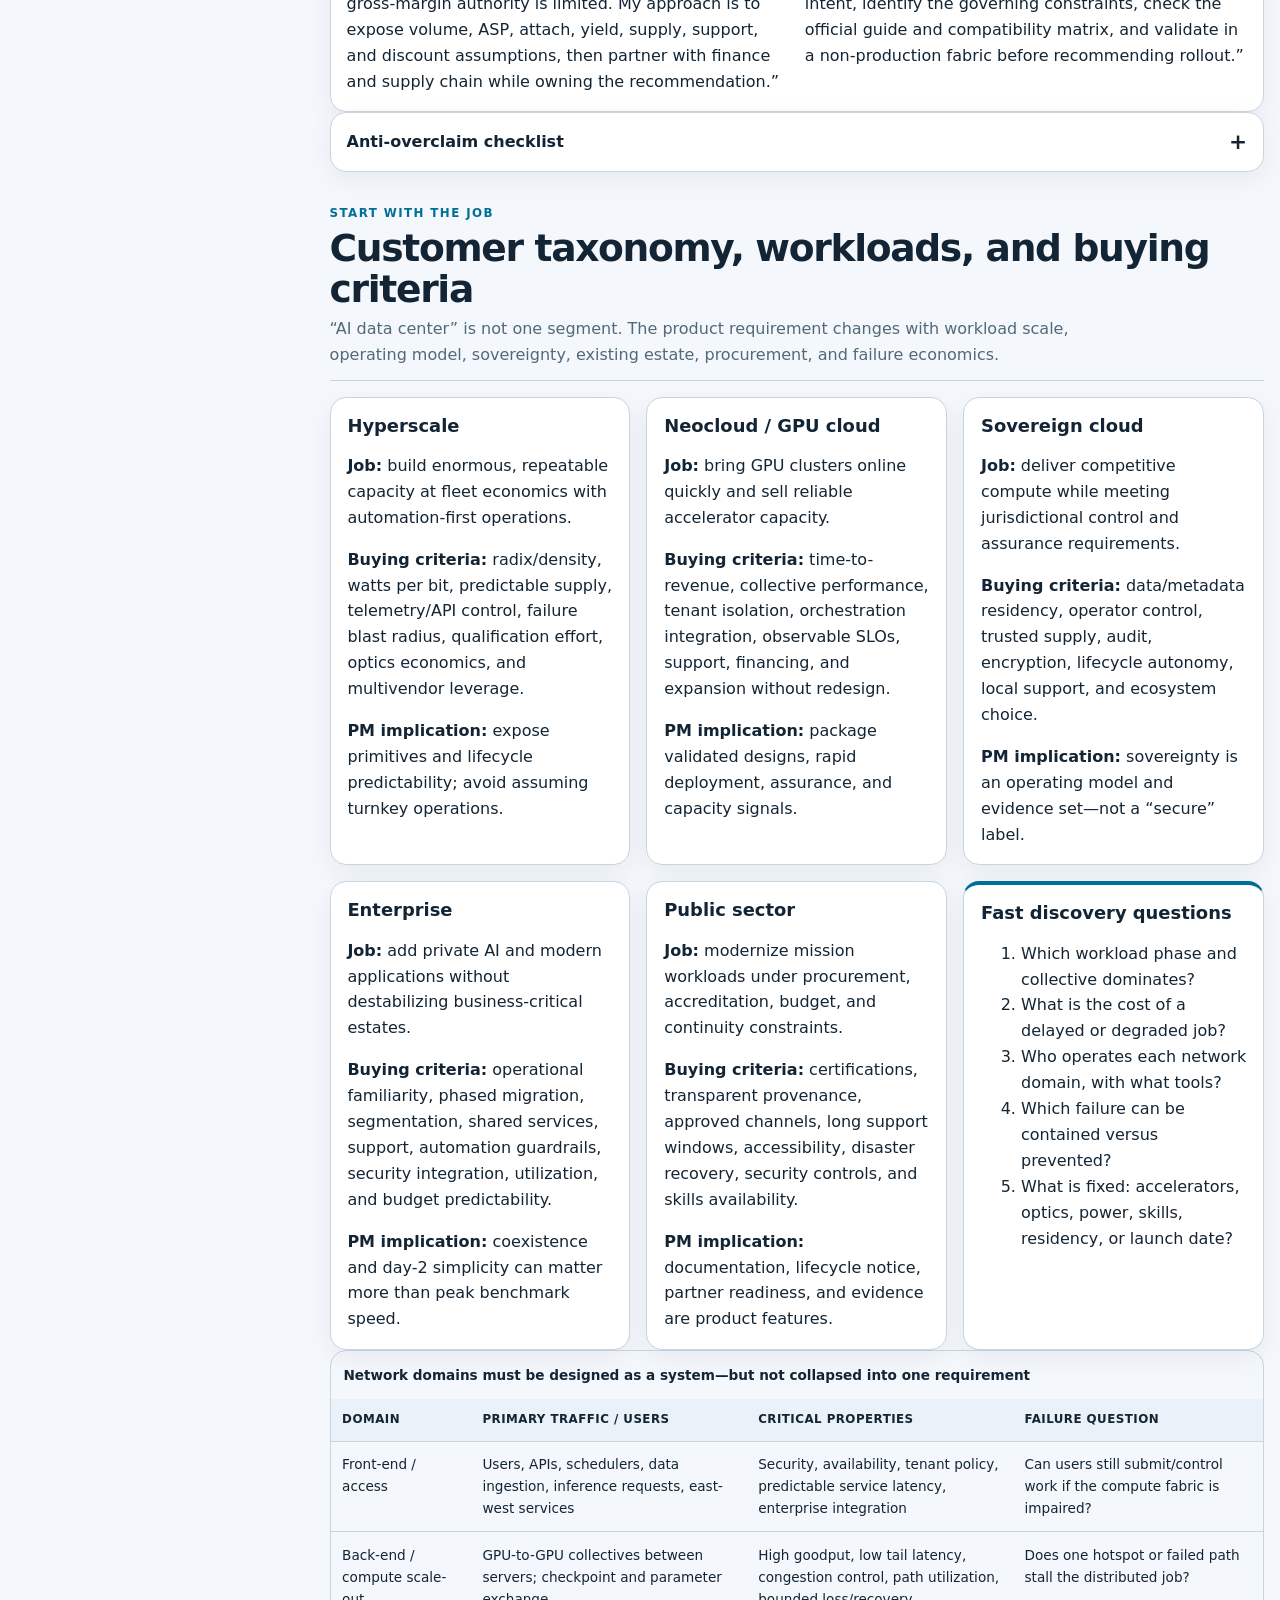
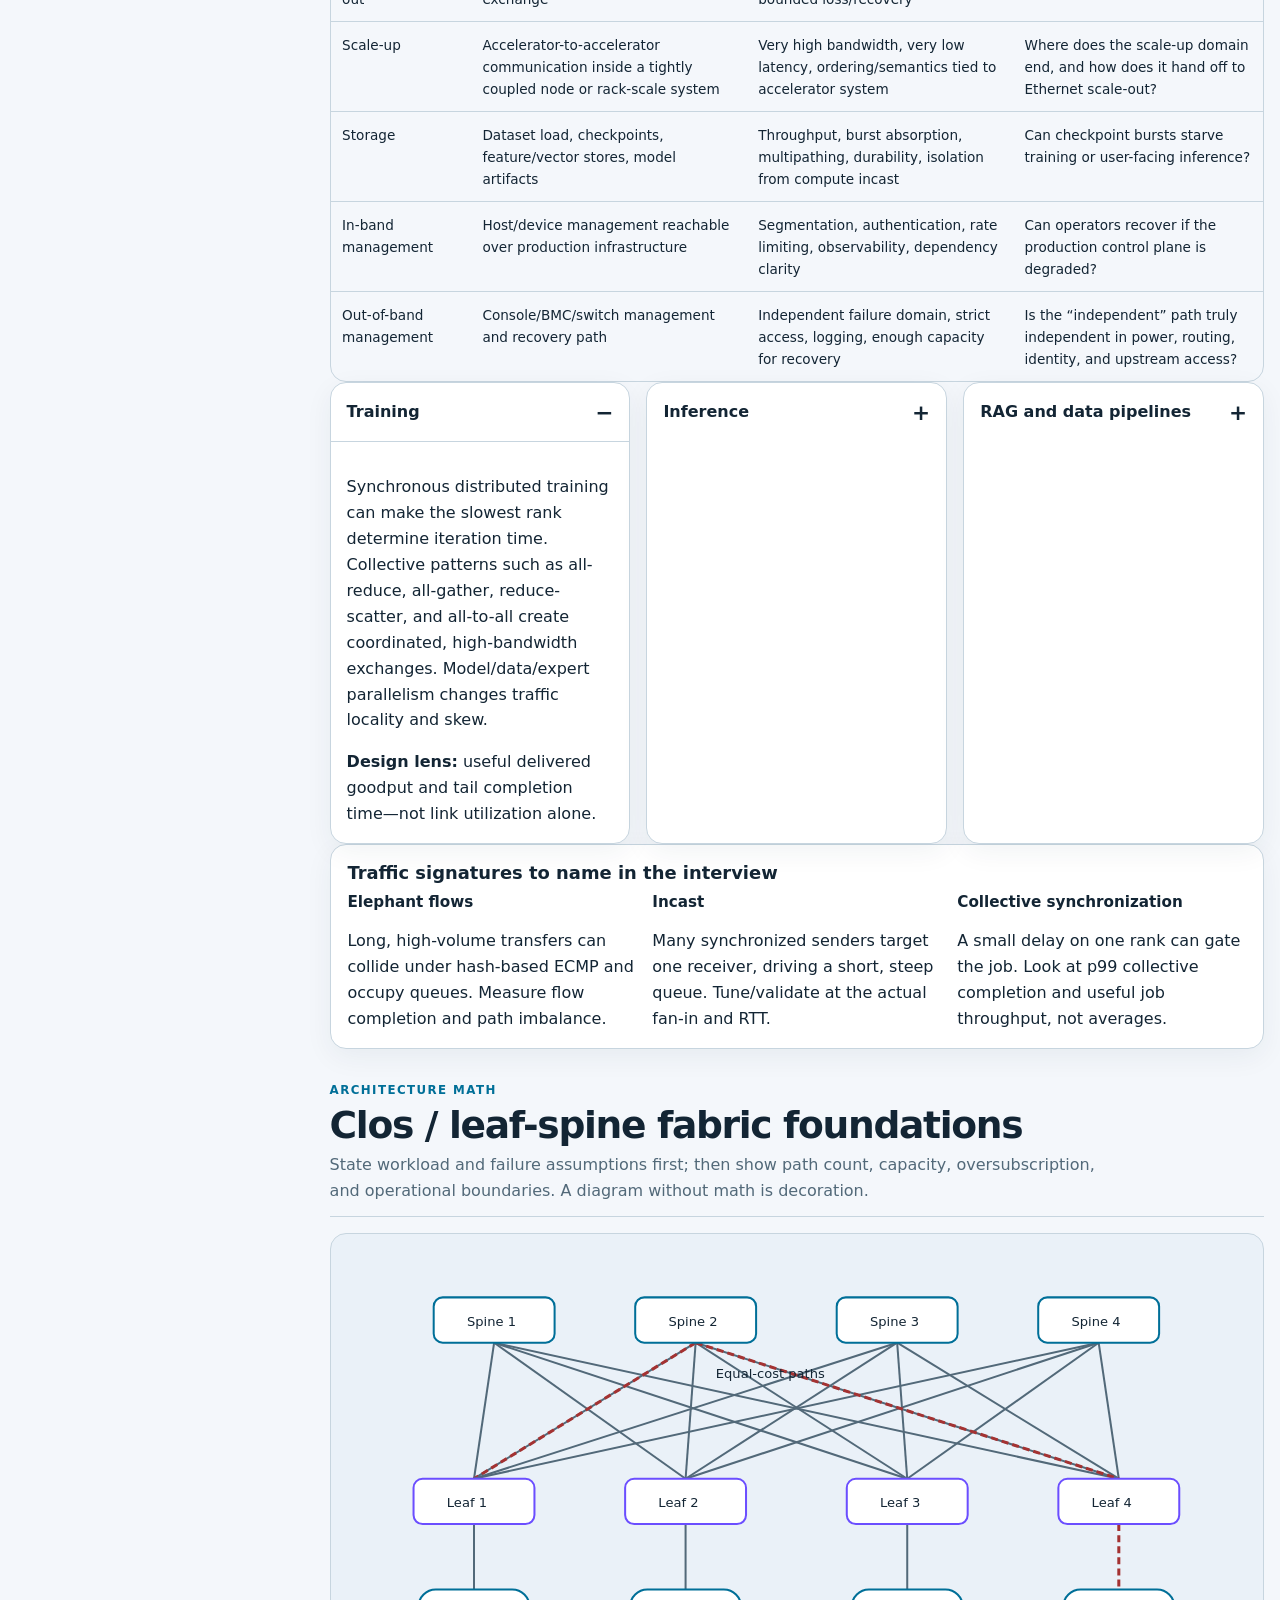
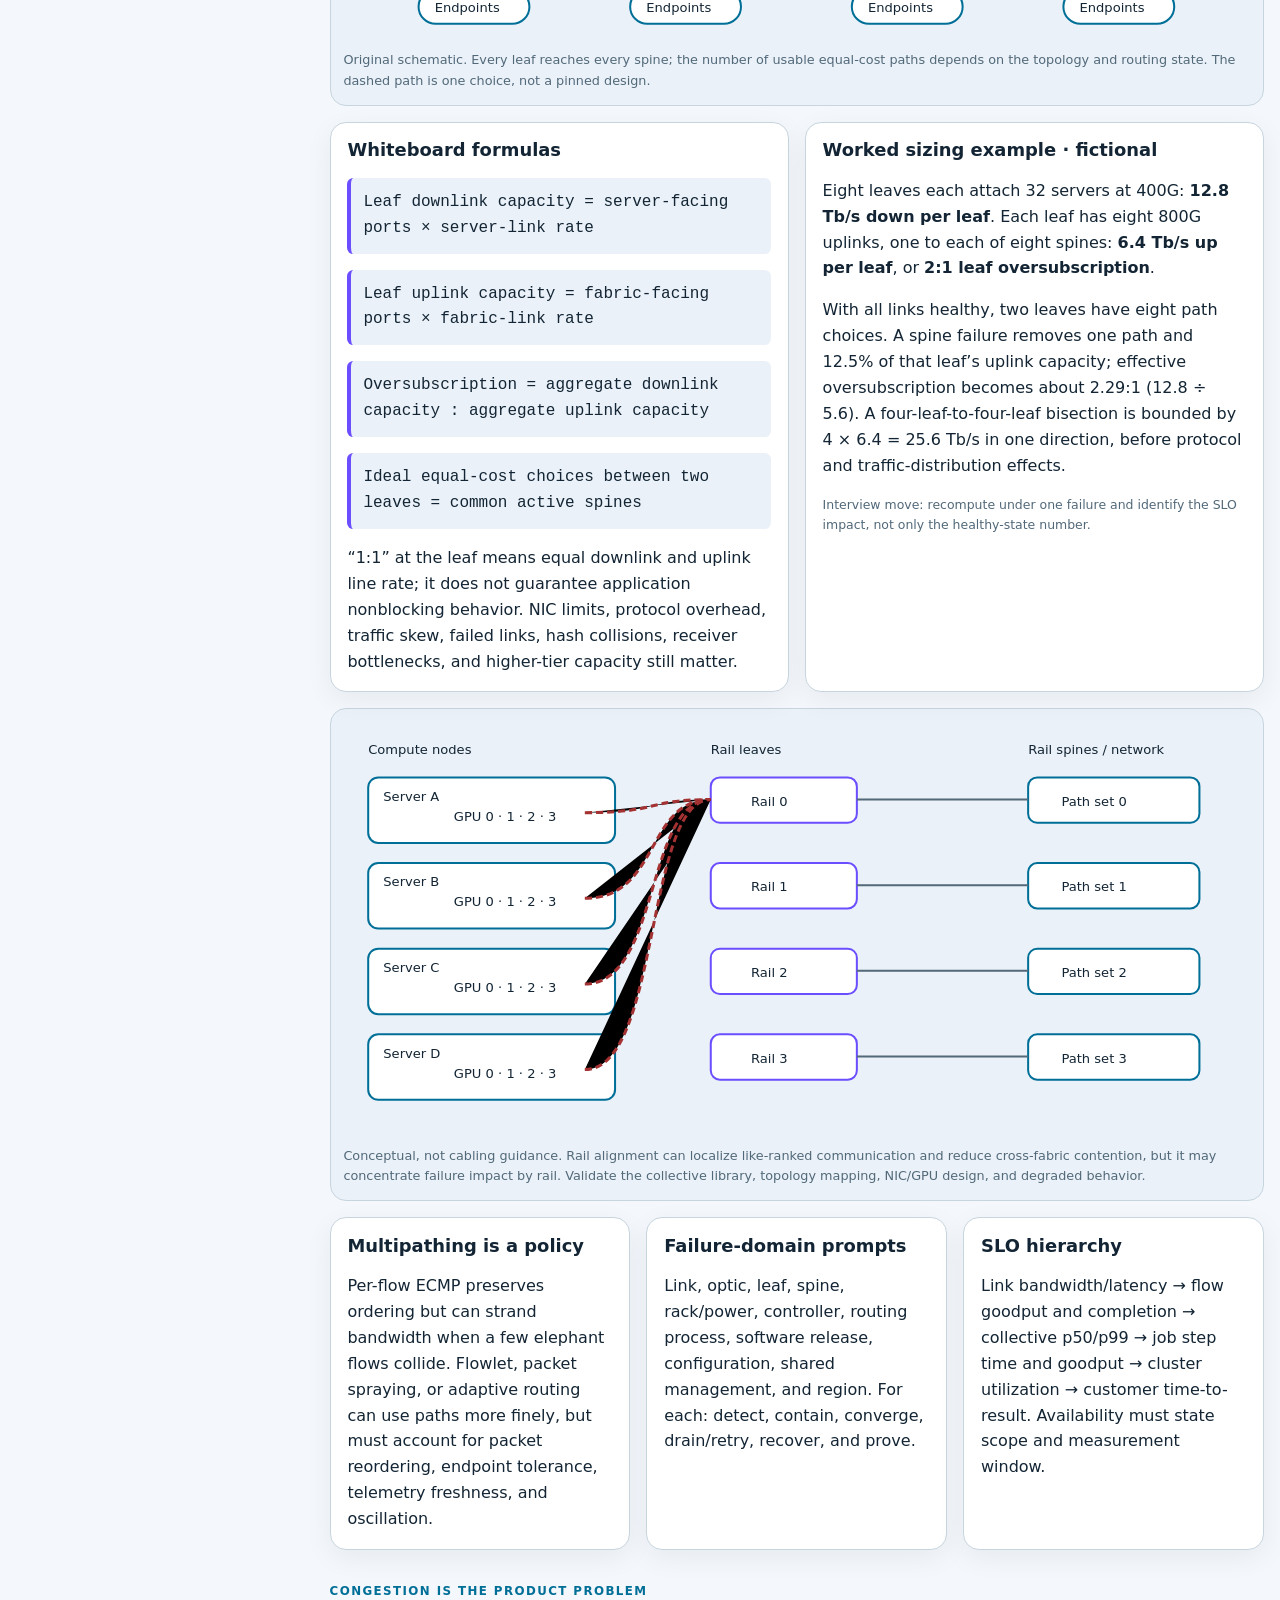
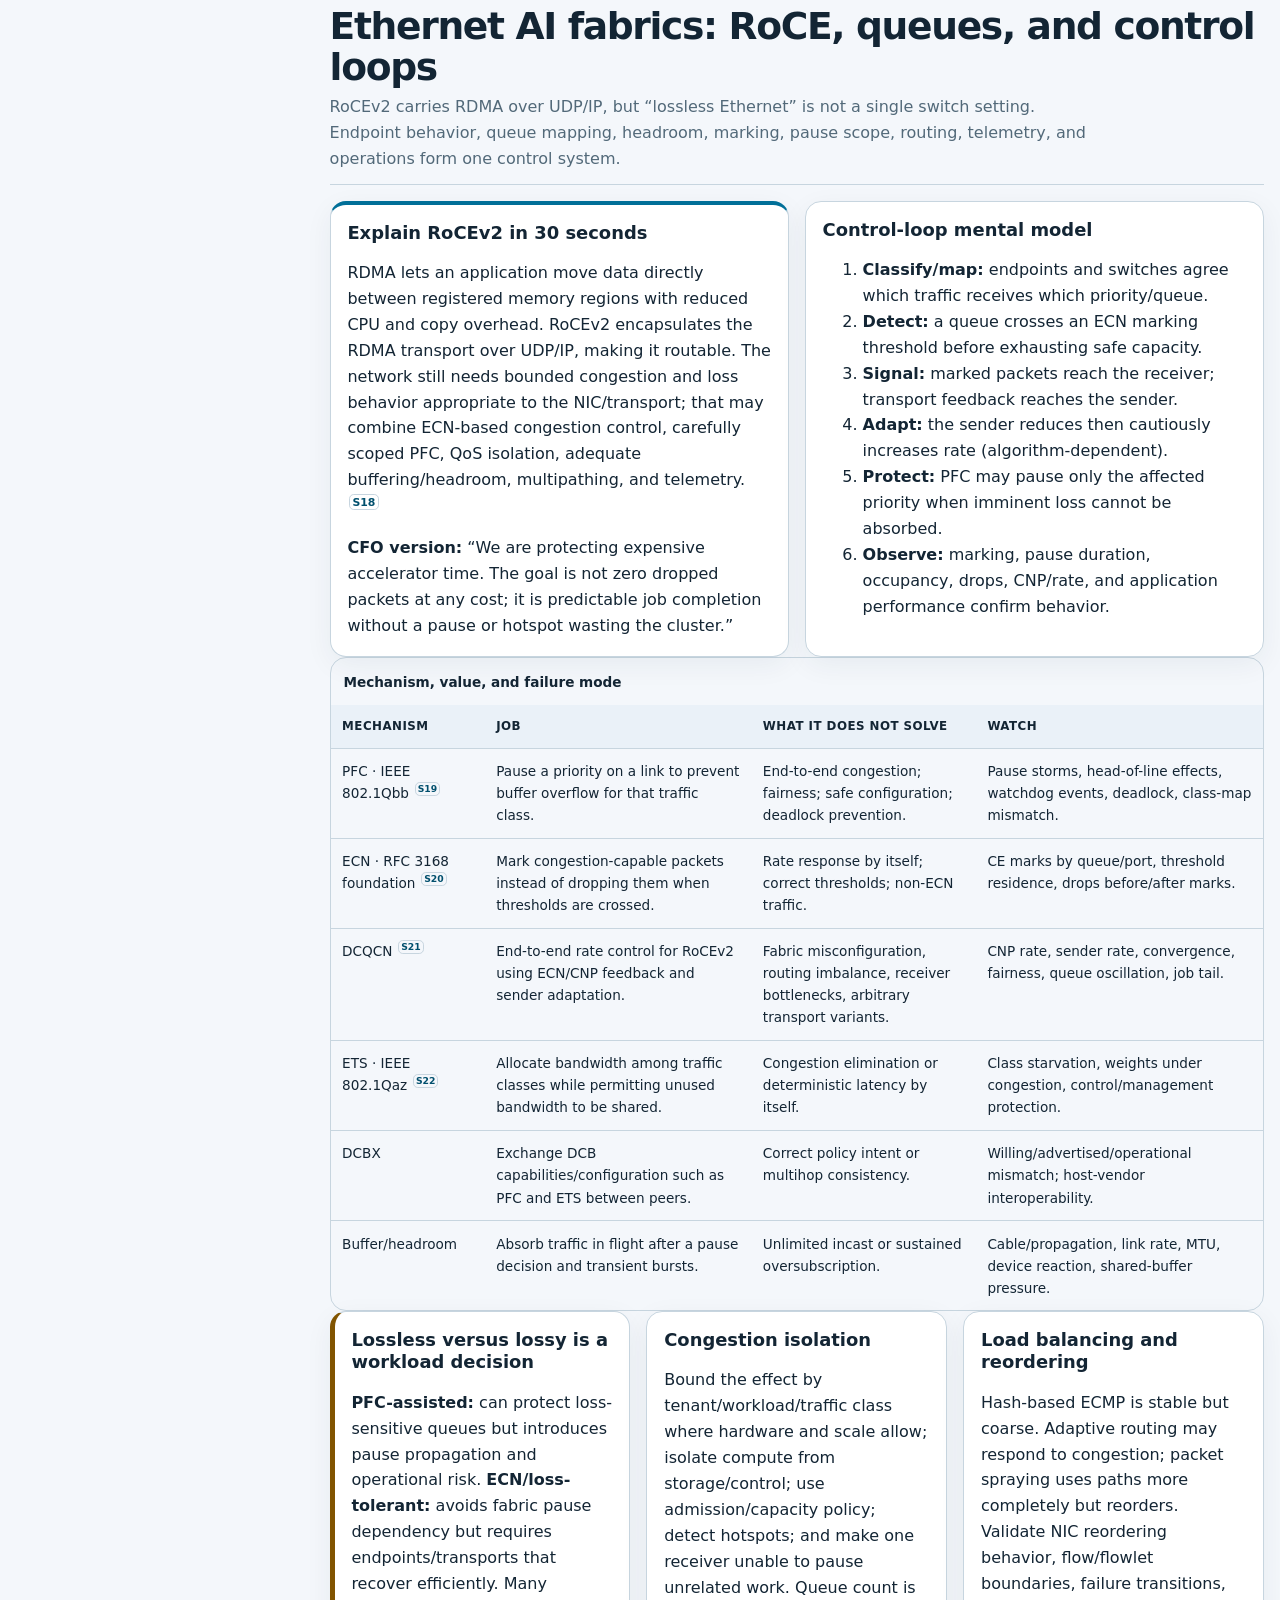
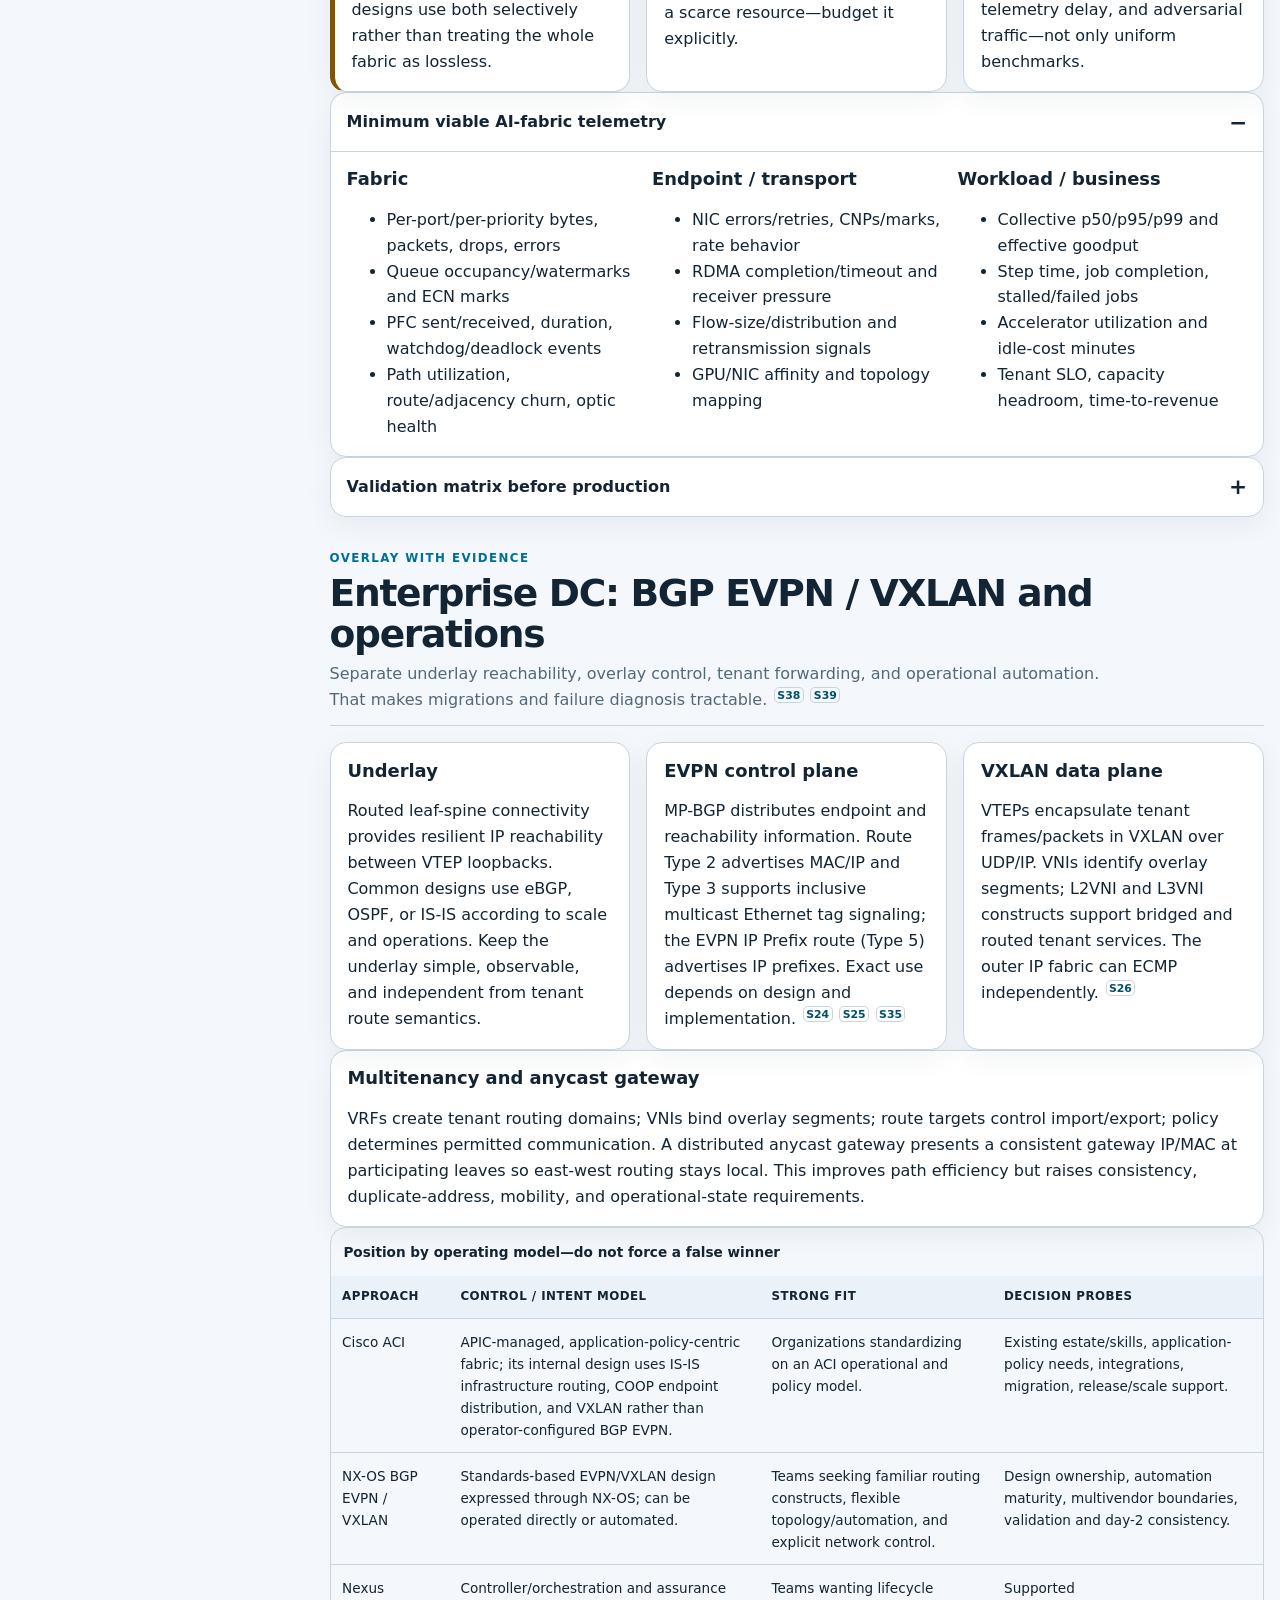
==== commit 0984a11a: "Add job duties deep dive page Co-authored-by: Copilot App <223556219+Copilot@users.noreply.github.co" ====
--- a/index.html
+++ b/index.html
@@ -17,7 +17,7 @@
     <link rel="stylesheet" href="styles.css">
     <script src="app.js" defer></script>
   </head>
-  <body>
+  <body data-progress-key="dcn-prep-progress">
     <a class="skip-link" href="#main-content">Skip to interview dashboard</a>
 
     <header class="topbar">
@@ -28,6 +28,10 @@
           <span>Public study site · evidence-first</span>
         </span>
       </div>
+      <nav class="site-tabs" aria-label="Site pages">
+        <a href="index.html" aria-current="page">Home</a>
+        <a href="duties.html">Job duties deep dive</a>
+      </nav>
       <div class="top-actions">
         <span class="privacy-chip label-wide">Public study site</span>
         <button id="theme-toggle" type="button" aria-pressed="false" title="Toggle color theme">
--- a/styles.css
+++ b/styles.css
@@ -175,6 +175,32 @@
   justify-content: flex-end;
 }
 
+.site-tabs {
+  align-items: center;
+  background: var(--surface);
+  border: 1px solid var(--line);
+  border-radius: 0.75rem;
+  display: flex;
+  gap: 0.2rem;
+  padding: 0.2rem;
+}
+
+.site-tabs a {
+  border-radius: 0.55rem;
+  color: var(--muted);
+  font-size: 0.82rem;
+  font-weight: 780;
+  padding: 0.42rem 0.68rem;
+  text-decoration: none;
+  white-space: nowrap;
+}
+
+.site-tabs a:hover,
+.site-tabs a[aria-current="page"] {
+  background: var(--surface-2);
+  color: var(--ink);
+}
+
 .privacy-chip,
 .tag,
 .confidence,
@@ -693,6 +719,17 @@
   text-decoration: line-through;
 }
 
+label.card.checklist {
+  cursor: pointer;
+}
+
+label.card.checklist > span {
+  align-items: start;
+  display: grid;
+  gap: 0.55rem;
+  grid-template-columns: 1.2rem 1fr;
+}
+
 .table-wrap {
   border: 1px solid var(--line);
   border-radius: var(--radius);
@@ -736,6 +773,92 @@
 .trace-gap {
   color: var(--risk);
   font-weight: 760;
+}
+
+.duty-number {
+  align-items: center;
+  background: linear-gradient(135deg, var(--brand), var(--accent));
+  border-radius: 999px;
+  color: #fff;
+  display: inline-flex;
+  flex: 0 0 auto;
+  font-size: 0.78rem;
+  font-weight: 900;
+  height: 2rem;
+  justify-content: center;
+  width: 2rem;
+}
+
+.duty-quote {
+  border-left: 4px solid var(--brand);
+  color: var(--ink);
+  font-size: clamp(1rem, 2vw, 1.2rem);
+  font-weight: 720;
+  margin: 0.7rem 0 0;
+  max-width: 85ch;
+  padding-left: 0.85rem;
+}
+
+.answer-script {
+  background: var(--surface-2);
+  border-left: 4px solid var(--accent);
+  border-radius: 0 0.75rem 0.75rem 0;
+  margin: 0.75rem 0;
+  padding: 0.85rem 1rem;
+}
+
+.answer-script p {
+  margin: 0;
+}
+
+.operating-loop {
+  counter-reset: operating-step;
+  display: grid;
+  gap: 0.65rem;
+  list-style: none;
+  margin: 0;
+  padding: 0;
+}
+
+.operating-loop li {
+  counter-increment: operating-step;
+  display: grid;
+  gap: 0.65rem;
+  grid-template-columns: 2rem 1fr;
+}
+
+.operating-loop li::before {
+  align-items: center;
+  background: var(--surface-3);
+  border-radius: 50%;
+  color: var(--brand-strong);
+  content: counter(operating-step);
+  display: flex;
+  font-size: 0.75rem;
+  font-weight: 900;
+  height: 2rem;
+  justify-content: center;
+}
+
+.evidence-strip {
+  display: grid;
+  gap: 0.6rem;
+  grid-template-columns: repeat(4, minmax(0, 1fr));
+}
+
+.evidence-strip > div {
+  background: var(--surface-2);
+  border-radius: 0.65rem;
+  padding: 0.7rem;
+}
+
+.evidence-strip strong {
+  color: var(--brand-strong);
+  display: block;
+  font-size: 0.76rem;
+  letter-spacing: 0.04em;
+  margin-bottom: 0.25rem;
+  text-transform: uppercase;
 }
 
 .cite {
@@ -1010,6 +1133,24 @@
 }
 
 @media (max-width: 54rem) {
+  html {
+    scroll-padding-top: 8.5rem;
+  }
+
+  .section {
+    scroll-margin-top: 8.5rem;
+  }
+
+  .topbar {
+    flex-wrap: wrap;
+  }
+
+  .site-tabs {
+    order: 3;
+    overflow-x: auto;
+    width: 100%;
+  }
+
   .layout {
     display: block;
   }
@@ -1055,7 +1196,8 @@
   }
 
   .safety,
-  .star-grid {
+  .star-grid,
+  .evidence-strip {
     grid-template-columns: repeat(2, minmax(0, 1fr));
   }
 }
@@ -1090,7 +1232,8 @@
   .grid-4,
   .message-pillars,
   .safety,
-  .star-grid {
+  .star-grid,
+  .evidence-strip {
     grid-template-columns: 1fr;
   }
 
@@ -1188,6 +1331,7 @@
 
   .section:first-of-type,
   #call-dashboard,
+  #duties-dashboard,
   #cheat-sheet {
     break-before: auto;
   }
